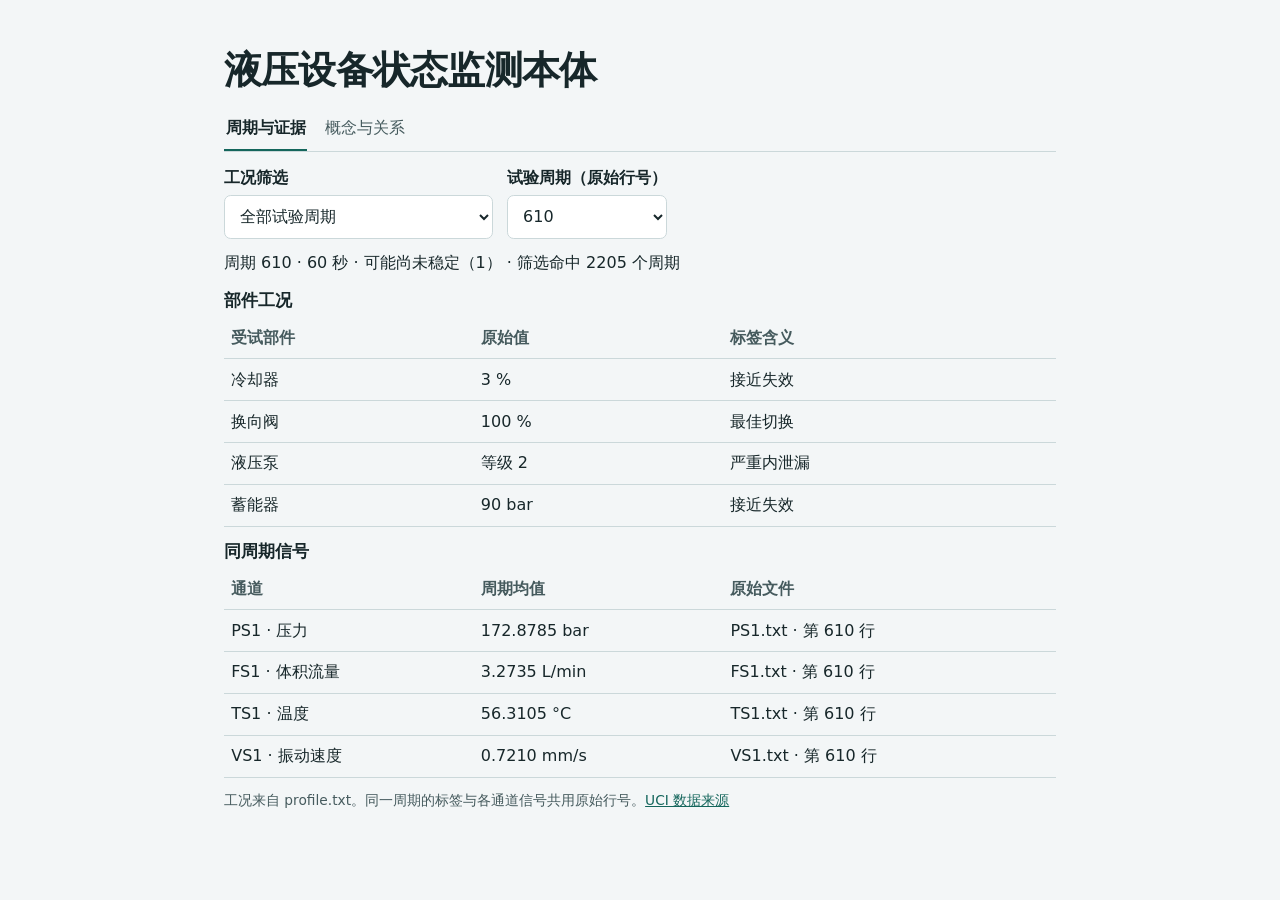
==== visualization/index.html @ 4f8561ff "Add hydraulic equipment ontology and offline explorer" ====
<!doctype html>
<html lang="zh-CN">
<head>
<meta charset="utf-8">
<meta name="viewport" content="width=device-width, initial-scale=1">
<title>液压设备状态监测本体</title>
<style>
:root{color-scheme:light dark;--font-size-base:16px;--background:#f3f6f7;--foreground:#17272a;--muted-foreground:#465b5e;--border:#cbd8da;--accent:#14665c;--card:#fff;--selected:#0b5b52;--selected-text:#fff}
@media(prefers-color-scheme:dark){:root{--background:#132124;--foreground:#e8f4f2;--muted-foreground:#b0c5c5;--border:#385154;--accent:#8de0cb;--card:#1c2e32;--selected:#9bdfd1;--selected-text:#14342f}}
*{box-sizing:border-box}
body{margin:0;background:var(--background);color:var(--foreground);font-family:Inter,"PingFang SC","Microsoft YaHei",system-ui,sans-serif;line-height:1.6}
main{max-width:58rem;margin:auto;padding:clamp(1rem,4vw,3rem)}
h1,h2,p{margin:0}h1{font-size:clamp(1.55rem,4vw,2.35rem);line-height:1.2;letter-spacing:-.02em}h2{font-size:1.05rem}
.nav{display:flex;gap:1rem;border-bottom:1px solid var(--border)}
.nav-link{appearance:none;background:none;border:0;border-bottom:2px solid transparent;padding:.55rem .1rem;color:var(--muted-foreground);font:inherit;cursor:pointer}
.nav-link[aria-selected=true]{border-color:var(--accent);color:var(--foreground);font-weight:650}
.viz-controls{display:flex;gap:.9rem;flex-wrap:wrap}
.form-label{display:grid;gap:.28rem;font-weight:600;justify-self:start}
.form-select{padding:.48rem .68rem;border:1px solid var(--border);border-radius:.42rem;background:var(--card);color:var(--foreground);font:inherit;font-weight:400;max-width:100%;min-height:44px}
.form-select:focus-visible,.nav-link:focus-visible,a:focus-visible{outline:2px solid var(--accent);outline-offset:3px}
.table{width:100%;border-collapse:collapse;table-layout:fixed;text-align:left}
.table th,.table td{padding:.48rem .45rem;border-bottom:1px solid var(--border);vertical-align:top}
.table th{color:var(--muted-foreground);font-weight:600}
.table th:nth-child(3){width:40%}
.text-small{font-size:.86rem}.text-muted{color:var(--muted-foreground)}a{color:var(--accent)}
#hy-state{font-variant-numeric:tabular-nums}
@media(max-width:430px){.table th,.table td{padding:.4rem .22rem}.table th:nth-child(3){width:38%}}
</style>
</head>
<body>
<main>
<div id="hyd447-view">
  <h1>液压设备状态监测本体</h1>
  <div class="nav nav-pills" role="tablist" aria-label="本体视图">
    <button class="nav-link active" id="hy-tab-data" type="button" role="tab" aria-controls="hy-panel-data" aria-selected="true">周期与证据</button>
    <button class="nav-link" id="hy-tab-model" type="button" role="tab" aria-controls="hy-panel-model" aria-selected="false">概念与关系</button>
  </div>
  <div id="hy-panel-data" role="tabpanel" aria-labelledby="hy-tab-data">
    <div class="viz-controls">
      <label class="form-label">工况筛选
        <select class="form-select" id="hy-filter">
          <option value="all">全部试验周期</option>
          <option value="severe">严重泵内泄漏</option>
          <option value="both">严重泵内泄漏 + 蓄能器 90 bar</option>
        </select>
      </label>
      <label class="form-label">试验周期（原始行号）
        <select class="form-select" id="hy-cycle"></select>
      </label>
    </div>
    <p id="hy-state" aria-live="polite"></p>
    <section aria-labelledby="hy-assess-head">
      <h2 id="hy-assess-head">部件工况</h2>
      <table class="table table-sm" aria-labelledby="hy-assess-head">
        <thead><tr><th scope="col">受试部件</th><th scope="col">原始值</th><th scope="col">标签含义</th></tr></thead>
        <tbody id="hy-assessments"></tbody>
      </table>
    </section>
    <section aria-labelledby="hy-signals-head">
      <h2 id="hy-signals-head">同周期信号</h2>
      <table class="table table-sm" aria-labelledby="hy-signals-head">
        <thead><tr><th scope="col">通道</th><th scope="col">周期均值</th><th scope="col">原始文件</th></tr></thead>
        <tbody id="hy-signals"></tbody>
      </table>
    </section>
    <p class="text-small text-muted">工况来自 profile.txt。同一周期的标签与各通道信号共用原始行号。<a href="https://doi.org/10.24432/C5CW21" target="_blank" rel="noopener">UCI 数据来源</a></p>
  </div>
  <div id="hy-panel-model" role="tabpanel" aria-labelledby="hy-tab-model" hidden>
    <div class="hy-paths" role="group" aria-label="两条核心关系路径">
      <div><span>试验周期</span><span aria-hidden="true">→</span><span>部件工况标签</span><span aria-hidden="true">→</span><span>受试部件</span></div>
      <div><span>试验周期</span><span aria-hidden="true">→</span><span>周期信号摘要</span><span aria-hidden="true">→</span><span>采集通道</span></div>
    </div>
    <label class="form-label">查看概念的关系
      <select class="form-select" id="hy-class"></select>
    </label>
    <p id="hy-description" aria-live="polite"></p>
    <table class="table table-sm" aria-label="所选概念的关系">
      <thead><tr><th scope="col">起点</th><th scope="col">关系</th><th scope="col">终点</th></tr></thead>
      <tbody id="hy-relations"></tbody>
    </table>
    <p class="text-small text-muted">每条关系从左列指向右列。</p>
  </div>
</div>
<style>
#hyd447-view {display:grid;gap:calc(var(--font-size-base) * .8)}
#hyd447-view [role=tabpanel]:not([hidden]) {display:grid;gap:calc(var(--font-size-base) * .7)}
#hyd447-view h2 {margin-bottom:calc(var(--font-size-base) * .2)}
#hyd447-view th,#hyd447-view td {overflow-wrap:anywhere}
#hyd447-view label {max-width:100%}
#hyd447-view .hy-paths {display:grid;gap:calc(var(--font-size-base) * .4)}
#hyd447-view .hy-paths div {display:flex;flex-wrap:wrap;align-items:center;gap:calc(var(--font-size-base) * .35)}
#hyd447-view .hy-paths span:nth-child(odd) {font-weight:500}
#hyd447-view .hy-paths span:nth-child(even) {color:var(--muted-foreground)}
#hyd447-view .tabular-nums {font-variant-numeric:tabular-nums}
</style>
<script type="application/json" id="hyd447-data">{"classes":{"HydraulicRig":["液压试验台","包含工作回路、冷却过滤回路和受试部件的实验设备。"],"HydraulicCircuit":["液压回路","试验台的工作回路或冷却过滤回路。"],"OilTank":["油箱","连接两个回路的共用油箱。"],"Component":["受试部件","公开数据中具备周期级状态标签的四种部件。"],"Channel":["采集通道","数据集定义的测量或计算通道，保留采样率和物理量。"],"TestCycle":["试验周期","原压缩包中按行对齐的一次 60 秒负载循环。"],"ConditionAssessment":["部件工况标签","原始 profile.txt 对某一试验周期、某一部件的工况标注。"],"SignalSummary":["周期信号摘要","从一个周期和一个通道的原始采样值计算的均值、最小值和最大值。"]},"relations":{"hasCircuit":["包含回路","HydraulicRig","HydraulicCircuit"],"sharesTank":["使用共用油箱","HydraulicCircuit","OilTank"],"hasComponent":["包含受试部件","HydraulicRig","Component"],"hasChannel":["配置采集通道","HydraulicRig","Channel"],"onRig":["在试验台运行","TestCycle","HydraulicRig"],"hasAssessment":["具有工况标签","TestCycle","ConditionAssessment"],"forComponent":["标注部件","ConditionAssessment","Component"],"hasSummary":["具有信号摘要","TestCycle","SignalSummary"],"fromChannel":["来自通道","SignalSummary","Channel"]},"components":[["Cooler","冷却器","%",{"3":"接近失效","20":"效率下降","100":"满效率"}],["Valve","换向阀","%",{"100":"最佳切换","90":"轻度滞后","80":"严重滞后","73":"接近失效"}],["Pump","液压泵","等级",{"0":"无内泄漏","1":"轻度内泄漏","2":"严重内泄漏"}],["Accumulator","蓄能器","bar",{"130":"最佳压力","115":"轻度降低","100":"明显降低","90":"接近失效"}]],"channels":{"PS1":["压力","bar",100,false],"FS1":["体积流量","L/min",10,false],"TS1":["温度","°C",1,false],"VS1":["振动速度","mm/s",1,false]},"profiles":[[3,100,0,130,1],[3,100,0,130,1],[3,100,0,130,1],[3,100,0,130,1],[3,100,0,130,1],[3,100,0,130,1],[3,100,0,130,1],[3,100,0,130,1],[3,100,0,130,1],[3,100,0,130,1],[3,100,0,130,1],[3,100,0,130,1],[3,100,0,130,1],[3,100,0,130,1],[3,100,0,130,1],[3,100,0,130,1],[3,100,0,130,1],[3,100,0,130,1],[3,100,0,130,1],[3,100,0,130,1],[3,100,0,130,1],[3,100,0,130,1],[3,100,0,130,1],[3,100,0,130,1],[3,100,0,130,1],[3,100,0,130,1],[3,100,0,130,1],[3,100,0,130,1],[3,100,0,130,1],[3,100,0,130,1],[3,100,0,130,1],[3,100,0,130,1],[3,100,0,130,1],[3,100,0,130,1],[3,100,0,130,1],[3,100,0,130,1],[3,100,0,130,1],[3,100,0,130,1],[3,100,0,130,1],[3,100,0,130,1],[3,100,0,130,1],[3,100,0,130,1],[3,100,0,130,1],[3,100,0,130,1],[3,100,0,130,1],[3,100,0,130,1],[3,100,0,130,1],[3,100,0,130,1],[3,100,0,130,1],[3,100,0,130,1],[3,100,0,130,1],[3,100,0,130,1],[3,100,0,130,1],[3,100,0,130,1],[3,100,0,130,1],[3,100,0,130,1],[3,100,0,130,1],[3,100,0,130,1],[3,100,0,130,1],[3,100,0,130,1],[3,100,0,130,1],[3,100,0,130,1],[3,100,0,130,1],[3,100,0,130,1],[3,100,0,130,1],[3,100,0,130,1],[3,100,0,130,1],[3,100,0,130,1],[3,100,0,130,1],[3,100,0,130,1],[3,100,0,130,1],[3,100,0,130,1],[3,100,0,130,1],[3,100,0,130,1],[3,100,0,130,1],[3,100,0,130,1],[3,100,0,130,1],[3,100,0,130,1],[3,100,0,130,1],[3,100,0,130,1],[3,100,0,130,1],[3,100,0,130,1],[3,100,0,130,1],[3,100,0,130,1],[3,100,0,130,1],[3,100,0,130,1],[3,100,0,130,1],[3,100,0,130,1],[3,100,0,130,1],[3,100,0,130,1],[3,100,0,130,1],[3,100,0,130,1],[3,100,0,130,1],[3,100,0,130,1],[3,100,0,130,1],[3,100,0,130,1],[3,100,0,130,1],[3,100,0,130,1],[3,100,0,130,1],[3,100,0,130,1],[3,100,0,130,1],[3,100,0,130,1],[3,100,0,130,1],[3,100,0,130,1],[3,100,0,130,1],[3,100,0,130,1],[3,100,0,130,1],[3,100,0,130,1],[3,100,0,130,1],[3,100,0,130,1],[3,100,0,130,1],[3,100,0,130,1],[3,100,0,130,1],[3,100,0,130,1],[3,100,0,130,1],[3,100,0,130,1],[3,100,0,130,1],[3,100,0,130,1],[3,100,0,130,1],[3,100,0,130,1],[3,100,0,130,1],[3,100,0,130,1],[3,100,0,130,1],[3,100,0,130,1],[3,100,0,130,1],[3,100,0,130,1],[3,100,0,130,1],[3,100,0,130,1],[3,100,0,130,1],[3,100,0,130,1],[3,100,0,130,1],[3,100,0,130,1],[3,100,0,130,1],[3,100,0,130,1],[3,100,0,130,1],[3,100,0,130,1],[3,100,0,130,1],[3,100,0,130,1],[3,100,0,130,1],[3,100,0,130,1],[3,100,0,130,1],[3,100,0,130,1],[3,100,0,130,1],[3,100,0,130,1],[3,100,0,130,1],[3,100,0,130,1],[3,100,0,130,1],[3,100,0,130,1],[3,100,0,130,1],[3,100,0,130,1],[3,100,0,130,1],[3,100,0,130,1],[3,100,0,130,1],[3,100,0,130,1],[3,100,0,130,1],[3,100,0,130,1],[3,100,0,130,1],[3,100,0,130,1],[3,100,0,130,1],[3,100,0,130,1],[3,100,0,130,1],[3,100,0,130,1],[3,100,0,130,1],[3,100,0,130,1],[3,100,0,130,1],[3,100,0,130,1],[3,100,0,130,1],[3,100,0,130,1],[3,100,0,130,1],[3,100,0,130,1],[3,100,0,130,1],[3,100,0,130,1],[3,100,0,130,1],[3,100,0,130,1],[3,100,0,130,1],[3,100,0,130,1],[3,100,0,130,1],[3,100,0,130,1],[3,100,0,130,1],[3,100,0,130,1],[3,100,0,130,1],[3,100,0,130,1],[3,100,0,130,1],[3,100,0,130,1],[3,100,0,130,1],[3,100,0,130,1],[3,100,0,130,1],[3,100,0,130,1],[3,100,0,130,1],[3,100,0,130,1],[3,100,0,130,1],[3,100,0,130,1],[3,100,0,130,1],[3,100,0,130,1],[3,100,0,130,1],[3,100,0,130,1],[3,100,0,130,1],[3,100,0,130,1],[3,100,0,130,1],[3,100,0,130,1],[3,100,0,130,1],[3,100,0,130,1],[3,100,0,130,1],[3,100,0,130,1],[3,100,0,130,1],[3,100,0,130,1],[3,100,0,130,1],[3,100,0,130,1],[3,100,0,130,1],[3,100,0,130,1],[3,100,2,130,1],[3,73,2,130,0],[3,73,2,130,0],[3,73,2,130,0],[3,73,2,130,0],[3,73,2,130,0],[3,73,2,130,0],[3,73,2,130,0],[3,73,2,130,0],[3,73,2,130,0],[3,73,2,130,0],[3,80,2,130,0],[3,80,2,130,0],[3,80,2,130,0],[3,80,2,130,0],[3,80,2,130,0],[3,80,2,130,0],[3,80,2,130,0],[3,80,2,130,0],[3,80,2,130,0],[3,80,2,130,0],[3,90,2,130,0],[3,90,2,130,0],[3,90,2,130,0],[3,90,2,130,0],[3,90,2,130,0],[3,90,2,130,0],[3,90,2,130,0],[3,90,2,130,0],[3,90,2,130,0],[3,90,2,130,0],[3,100,2,130,0],[3,100,2,130,0],[3,100,2,130,0],[3,100,2,130,0],[3,100,2,130,0],[3,100,2,130,0],[3,100,2,130,0],[3,100,2,130,0],[3,100,2,130,0],[3,100,2,130,0],[3,100,1,130,1],[3,73,1,130,0],[3,73,1,130,0],[3,73,1,130,0],[3,73,1,130,0],[3,73,1,130,0],[3,73,1,130,0],[3,73,1,130,0],[3,73,1,130,0],[3,73,1,130,0],[3,73,1,130,0],[3,80,1,130,0],[3,80,1,130,0],[3,80,1,130,0],[3,80,1,130,0],[3,80,1,130,0],[3,80,1,130,0],[3,80,1,130,0],[3,80,1,130,0],[3,80,1,130,0],[3,80,1,130,0],[3,90,1,130,0],[3,90,1,130,0],[3,90,1,130,0],[3,90,1,130,0],[3,90,1,130,0],[3,90,1,130,0],[3,90,1,130,0],[3,90,1,130,0],[3,90,1,130,0],[3,90,1,130,0],[3,100,1,130,0],[3,100,1,130,0],[3,100,1,130,0],[3,100,1,130,0],[3,100,1,130,0],[3,100,1,130,0],[3,100,1,130,0],[3,100,1,130,0],[3,100,1,130,0],[3,100,1,130,0],[3,100,0,130,1],[3,73,0,130,0],[3,73,0,130,0],[3,73,0,130,0],[3,73,0,130,0],[3,73,0,130,0],[3,73,0,130,0],[3,73,0,130,0],[3,73,0,130,0],[3,73,0,130,0],[3,73,0,130,0],[3,80,0,130,0],[3,80,0,130,0],[3,80,0,130,0],[3,80,0,130,0],[3,80,0,130,0],[3,80,0,130,0],[3,80,0,130,0],[3,80,0,130,0],[3,80,0,130,0],[3,80,0,130,0],[3,90,0,130,0],[3,90,0,130,0],[3,90,0,130,0],[3,90,0,130,0],[3,90,0,130,0],[3,90,0,130,0],[3,90,0,130,0],[3,90,0,130,0],[3,90,0,130,0],[3,90,0,130,0],[3,100,0,130,0],[3,100,0,130,0],[3,100,0,130,0],[3,100,0,130,0],[3,100,0,130,0],[3,100,0,130,0],[3,100,0,130,0],[3,100,0,130,0],[3,100,0,130,0],[3,100,0,130,0],[3,100,0,115,1],[3,100,0,115,1],[3,100,0,115,1],[3,100,0,115,1],[3,100,0,115,1],[3,100,0,115,1],[3,100,0,115,1],[3,100,0,115,1],[3,100,0,115,1],[3,100,0,115,1],[3,100,2,115,1],[3,73,2,115,0],[3,73,2,115,0],[3,73,2,115,0],[3,73,2,115,0],[3,73,2,115,0],[3,73,2,115,0],[3,73,2,115,0],[3,73,2,115,0],[3,73,2,115,0],[3,73,2,115,0],[3,80,2,115,0],[3,80,2,115,0],[3,80,2,115,0],[3,80,2,115,0],[3,80,2,115,0],[3,80,2,115,0],[3,80,2,115,0],[3,80,2,115,0],[3,80,2,115,0],[3,80,2,115,0],[3,90,2,115,0],[3,90,2,115,0],[3,90,2,115,0],[3,90,2,115,0],[3,90,2,115,0],[3,90,2,115,0],[3,90,2,115,0],[3,90,2,115,0],[3,90,2,115,0],[3,90,2,115,0],[3,100,2,115,0],[3,100,2,115,0],[3,100,2,115,0],[3,100,2,115,0],[3,100,2,115,0],[3,100,2,115,0],[3,100,2,115,0],[3,100,2,115,0],[3,100,2,115,0],[3,100,2,115,0],[3,100,1,115,1],[3,73,1,115,0],[3,73,1,115,0],[3,73,1,115,0],[3,73,1,115,0],[3,73,1,115,0],[3,73,1,115,0],[3,73,1,115,0],[3,73,1,115,0],[3,73,1,115,0],[3,73,1,115,0],[3,80,1,115,0],[3,80,1,115,0],[3,80,1,115,0],[3,80,1,115,0],[3,80,1,115,0],[3,80,1,115,0],[3,80,1,115,0],[3,80,1,115,0],[3,80,1,115,0],[3,80,1,115,0],[3,90,1,115,0],[3,90,1,115,0],[3,90,1,115,0],[3,90,1,115,0],[3,90,1,115,0],[3,90,1,115,0],[3,90,1,115,0],[3,90,1,115,0],[3,90,1,115,0],[3,90,1,115,0],[3,100,1,115,0],[3,100,1,115,0],[3,100,1,115,0],[3,100,1,115,0],[3,100,1,115,0],[3,100,1,115,0],[3,100,1,115,0],[3,100,1,115,0],[3,100,1,115,0],[3,100,1,115,0],[3,100,0,115,1],[3,73,0,115,0],[3,73,0,115,0],[3,73,0,115,0],[3,73,0,115,0],[3,73,0,115,0],[3,73,0,115,0],[3,73,0,115,0],[3,73,0,115,0],[3,73,0,115,0],[3,73,0,115,0],[3,80,0,115,0],[3,80,0,115,0],[3,80,0,115,0],[3,80,0,115,0],[3,80,0,115,0],[3,80,0,115,0],[3,80,0,115,0],[3,80,0,115,0],[3,80,0,115,0],[3,80,0,115,0],[3,90,0,115,0],[3,90,0,115,0],[3,90,0,115,0],[3,90,0,115,0],[3,90,0,115,0],[3,90,0,115,0],[3,90,0,115,0],[3,90,0,115,0],[3,90,0,115,0],[3,90,0,115,0],[3,100,0,115,0],[3,100,0,115,0],[3,100,0,115,0],[3,100,0,115,0],[3,100,0,115,0],[3,100,0,115,0],[3,100,0,115,0],[3,100,0,115,0],[3,100,0,115,0],[3,100,0,115,0],[3,100,0,100,1],[3,100,0,100,1],[3,100,0,100,1],[3,100,0,100,1],[3,100,0,100,1],[3,100,0,100,1],[3,100,0,100,1],[3,100,0,100,1],[3,100,0,100,1],[3,100,0,100,1],[3,100,2,100,1],[3,73,2,100,0],[3,73,2,100,0],[3,73,2,100,0],[3,73,2,100,0],[3,73,2,100,0],[3,73,2,100,0],[3,73,2,100,0],[3,73,2,100,0],[3,73,2,100,0],[3,73,2,100,0],[3,80,2,100,0],[3,80,2,100,0],[3,80,2,100,0],[3,80,2,100,0],[3,80,2,100,0],[3,80,2,100,0],[3,80,2,100,0],[3,80,2,100,0],[3,80,2,100,0],[3,80,2,100,0],[3,90,2,100,0],[3,90,2,100,0],[3,90,2,100,0],[3,90,2,100,0],[3,90,2,100,0],[3,90,2,100,0],[3,90,2,100,0],[3,90,2,100,0],[3,90,2,100,0],[3,90,2,100,0],[3,100,2,100,0],[3,100,2,100,0],[3,100,2,100,0],[3,100,2,100,0],[3,100,2,100,0],[3,100,2,100,0],[3,100,2,100,0],[3,100,2,100,0],[3,100,2,100,0],[3,100,2,100,0],[3,100,1,100,1],[3,73,1,100,0],[3,73,1,100,0],[3,73,1,100,0],[3,73,1,100,0],[3,73,1,100,0],[3,73,1,100,0],[3,73,1,100,0],[3,73,1,100,0],[3,73,1,100,0],[3,73,1,100,0],[3,80,1,100,0],[3,80,1,100,0],[3,80,1,100,0],[3,80,1,100,0],[3,80,1,100,0],[3,80,1,100,0],[3,80,1,100,0],[3,80,1,100,0],[3,80,1,100,0],[3,80,1,100,0],[3,90,1,100,0],[3,90,1,100,0],[3,90,1,100,0],[3,90,1,100,0],[3,90,1,100,0],[3,90,1,100,0],[3,90,1,100,0],[3,90,1,100,0],[3,90,1,100,0],[3,90,1,100,0],[3,100,1,100,0],[3,100,1,100,0],[3,100,1,100,0],[3,100,1,100,0],[3,100,1,100,0],[3,100,1,100,0],[3,100,1,100,0],[3,100,1,100,0],[3,100,1,100,0],[3,100,1,100,0],[3,100,0,100,1],[3,73,0,100,0],[3,73,0,100,0],[3,73,0,100,0],[3,73,0,100,0],[3,73,0,100,0],[3,73,0,100,0],[3,73,0,100,0],[3,73,0,100,0],[3,73,0,100,0],[3,73,0,100,0],[3,80,0,100,0],[3,80,0,100,0],[3,80,0,100,0],[3,80,0,100,0],[3,80,0,100,0],[3,80,0,100,0],[3,80,0,100,0],[3,80,0,100,0],[3,80,0,100,0],[3,80,0,100,0],[3,90,0,100,0],[3,90,0,100,0],[3,90,0,100,0],[3,90,0,100,0],[3,90,0,100,0],[3,90,0,100,0],[3,90,0,100,0],[3,90,0,100,0],[3,90,0,100,0],[3,90,0,100,0],[3,100,0,100,0],[3,100,0,100,0],[3,100,0,100,0],[3,100,0,100,0],[3,100,0,100,0],[3,100,0,100,0],[3,100,0,100,0],[3,100,0,100,0],[3,100,0,100,0],[3,100,0,100,0],[3,100,0,90,1],[3,100,0,90,1],[3,100,0,90,1],[3,100,0,90,1],[3,100,0,90,1],[3,100,0,90,1],[3,100,0,90,1],[3,100,0,90,1],[3,100,0,90,1],[3,100,0,90,1],[3,100,2,90,1],[3,73,2,90,0],[3,73,2,90,0],[3,73,2,90,0],[3,73,2,90,0],[3,73,2,90,0],[3,73,2,90,0],[3,73,2,90,0],[3,73,2,90,0],[3,73,2,90,0],[3,73,2,90,0],[3,80,2,90,0],[3,80,2,90,0],[3,80,2,90,0],[3,80,2,90,0],[3,80,2,90,0],[3,80,2,90,0],[3,80,2,90,0],[3,80,2,90,0],[3,80,2,90,0],[3,80,2,90,0],[3,90,2,90,0],[3,90,2,90,0],[3,90,2,90,0],[3,90,2,90,0],[3,90,2,90,0],[3,90,2,90,0],[3,90,2,90,0],[3,90,2,90,0],[3,90,2,90,0],[3,90,2,90,0],[3,100,2,90,0],[3,100,2,90,0],[3,100,2,90,0],[3,100,2,90,0],[3,100,2,90,0],[3,100,2,90,0],[3,100,2,90,0],[3,100,2,90,0],[3,100,2,90,0],[3,100,2,90,0],[3,100,1,90,1],[3,73,1,90,0],[3,73,1,90,0],[3,73,1,90,0],[3,73,1,90,0],[3,73,1,90,0],[3,73,1,90,0],[3,73,1,90,0],[3,73,1,90,0],[3,73,1,90,0],[3,73,1,90,0],[3,80,1,90,0],[3,80,1,90,0],[3,80,1,90,0],[3,80,1,90,0],[3,80,1,90,0],[3,80,1,90,0],[3,80,1,90,0],[3,80,1,90,0],[3,80,1,90,0],[3,80,1,90,0],[3,90,1,90,0],[3,90,1,90,0],[3,90,1,90,0],[3,90,1,90,0],[3,90,1,90,0],[3,90,1,90,0],[3,90,1,90,0],[3,90,1,90,0],[3,90,1,90,0],[3,90,1,90,0],[3,100,1,90,0],[3,100,1,90,0],[3,100,1,90,0],[3,100,1,90,0],[3,100,1,90,0],[3,100,1,90,0],[3,100,1,90,0],[3,100,1,90,0],[3,100,1,90,0],[3,100,1,90,0],[3,100,0,90,1],[3,73,0,90,0],[3,73,0,90,0],[3,73,0,90,0],[3,73,0,90,0],[3,73,0,90,0],[3,73,0,90,0],[3,73,0,90,0],[3,73,0,90,0],[3,73,0,90,0],[3,73,0,90,0],[3,80,0,90,0],[3,80,0,90,0],[3,80,0,90,0],[3,80,0,90,0],[3,80,0,90,0],[3,80,0,90,0],[3,80,0,90,0],[3,80,0,90,0],[3,80,0,90,0],[3,80,0,90,0],[3,90,0,90,0],[3,90,0,90,0],[3,90,0,90,0],[3,90,0,90,0],[3,90,0,90,0],[3,90,0,90,0],[3,90,0,90,0],[3,90,0,90,0],[3,90,0,90,0],[3,90,0,90,0],[3,100,0,90,0],[3,100,0,90,0],[3,100,0,90,0],[3,100,0,90,0],[3,100,0,90,0],[3,100,0,90,0],[3,100,0,90,0],[3,100,0,90,0],[3,100,0,90,0],[3,100,0,90,0],[20,100,0,90,1],[20,100,0,90,1],[20,100,0,90,1],[20,100,0,90,1],[20,100,0,90,1],[20,100,0,90,1],[20,100,0,90,1],[20,100,0,90,1],[20,100,0,90,1],[20,100,0,90,1],[20,100,0,90,1],[20,100,0,90,1],[20,100,0,90,1],[20,100,0,90,1],[20,100,0,90,1],[20,100,0,90,1],[20,100,0,90,1],[20,100,0,90,1],[20,100,0,90,1],[20,100,0,90,1],[20,100,0,90,1],[20,100,0,90,1],[20,100,0,90,1],[20,100,0,90,1],[20,100,0,90,1],[20,100,0,90,1],[20,100,0,90,1],[20,100,0,90,1],[20,100,0,90,1],[20,100,0,90,1],[20,100,0,90,1],[20,100,0,90,1],[20,100,0,90,1],[20,100,0,90,1],[20,100,0,90,1],[20,100,0,90,1],[20,100,0,90,1],[20,100,0,90,1],[20,100,0,90,1],[20,100,0,90,1],[20,100,0,90,1],[20,100,0,90,1],[20,100,0,90,1],[20,100,0,90,1],[20,100,0,90,1],[20,100,0,90,1],[20,100,0,90,1],[20,100,0,90,1],[20,100,0,90,1],[20,100,0,90,1],[20,100,0,90,1],[20,100,0,90,1],[20,100,0,90,1],[20,100,0,90,1],[20,100,0,90,1],[20,100,0,90,1],[20,100,0,90,1],[20,100,0,90,1],[20,100,0,90,1],[20,100,0,90,1],[20,100,0,90,1],[20,100,0,90,1],[20,100,0,90,1],[20,100,0,90,1],[20,100,0,90,1],[20,100,0,90,1],[20,100,0,90,1],[20,100,0,90,1],[20,100,0,90,1],[20,100,0,90,1],[20,100,0,90,1],[20,100,0,90,1],[20,100,0,90,1],[20,100,0,90,1],[20,100,0,90,1],[20,100,0,90,1],[20,100,0,90,1],[20,100,0,90,1],[20,100,0,90,1],[20,100,0,90,1],[20,100,0,90,1],[20,100,0,90,1],[20,100,0,90,1],[20,100,0,90,1],[20,100,0,90,1],[20,100,0,90,1],[20,100,0,90,1],[20,100,0,90,1],[20,100,0,90,1],[20,100,0,90,1],[20,100,0,90,1],[20,100,0,90,1],[20,100,0,90,1],[20,100,0,90,1],[20,100,0,90,1],[20,100,0,90,1],[20,100,0,90,1],[20,100,0,90,1],[20,100,0,90,1],[20,100,0,90,1],[20,100,0,90,1],[20,100,0,90,1],[20,100,0,90,1],[20,100,0,90,1],[20,100,0,90,1],[20,100,0,90,1],[20,100,0,90,1],[20,100,0,90,1],[20,100,0,90,1],[20,100,0,90,1],[20,100,0,90,1],[20,100,0,90,1],[20,100,0,90,1],[20,100,0,90,1],[20,100,0,90,1],[20,100,0,90,1],[20,100,0,90,1],[20,100,0,90,1],[20,100,0,90,1],[20,100,0,90,1],[20,100,0,90,1],[20,100,0,90,1],[20,100,0,90,1],[20,100,0,90,1],[20,100,0,90,1],[20,100,0,90,1],[20,100,0,90,1],[20,100,0,90,1],[20,100,0,90,1],[20,100,0,90,1],[20,100,0,90,1],[20,100,0,90,1],[20,100,0,90,1],[20,100,0,90,1],[20,100,0,90,1],[20,100,0,90,1],[20,100,0,90,1],[20,100,0,90,1],[20,100,0,90,1],[20,100,0,90,1],[20,100,0,90,1],[20,100,0,90,1],[20,100,0,90,1],[20,100,0,90,1],[20,100,0,90,1],[20,100,0,90,1],[20,100,0,90,1],[20,100,0,90,1],[20,100,0,90,1],[20,100,0,90,1],[20,100,0,90,1],[20,100,0,90,1],[20,100,0,90,1],[20,100,0,90,1],[20,100,0,90,1],[20,100,0,90,1],[20,100,0,90,1],[20,100,0,90,1],[20,100,0,90,1],[20,100,0,90,1],[20,100,0,90,1],[20,100,0,90,1],[20,100,0,90,1],[20,100,0,90,1],[20,100,0,90,1],[20,100,0,90,1],[20,100,0,90,1],[20,100,0,90,1],[20,100,0,90,1],[20,100,0,90,1],[20,100,0,90,1],[20,100,0,90,1],[20,100,0,90,1],[20,100,0,90,1],[20,100,0,90,1],[20,100,0,90,1],[20,100,0,90,1],[20,100,0,90,1],[20,100,0,90,1],[20,100,0,90,1],[20,100,0,90,1],[20,100,0,90,1],[20,100,0,90,1],[20,100,0,90,1],[20,100,0,90,1],[20,100,0,90,1],[20,100,0,90,1],[20,100,0,90,1],[20,100,0,90,1],[20,100,0,90,1],[20,100,0,90,1],[20,100,0,90,1],[20,100,0,90,1],[20,100,0,90,1],[20,100,0,90,1],[20,100,0,90,1],[20,100,0,90,1],[20,100,0,90,1],[20,100,0,90,1],[20,100,0,90,1],[20,100,0,130,1],[20,100,0,130,1],[20,100,0,130,1],[20,100,0,130,1],[20,100,0,130,1],[20,100,0,130,1],[20,100,0,130,1],[20,100,0,130,1],[20,100,0,130,1],[20,100,0,130,1],[20,100,2,130,1],[20,73,2,130,0],[20,73,2,130,0],[20,73,2,130,0],[20,73,2,130,0],[20,73,2,130,0],[20,73,2,130,0],[20,73,2,130,0],[20,73,2,130,0],[20,73,2,130,0],[20,73,2,130,0],[20,80,2,130,0],[20,80,2,130,0],[20,80,2,130,0],[20,80,2,130,0],[20,80,2,130,0],[20,80,2,130,0],[20,80,2,130,0],[20,80,2,130,0],[20,80,2,130,0],[20,80,2,130,0],[20,90,2,130,0],[20,90,2,130,0],[20,90,2,130,0],[20,90,2,130,0],[20,90,2,130,0],[20,90,2,130,0],[20,90,2,130,0],[20,90,2,130,0],[20,90,2,130,0],[20,90,2,130,0],[20,100,2,130,0],[20,100,2,130,0],[20,100,2,130,0],[20,100,2,130,0],[20,100,2,130,0],[20,100,2,130,0],[20,100,2,130,0],[20,100,2,130,0],[20,100,2,130,0],[20,100,2,130,0],[20,100,1,130,1],[20,73,1,130,0],[20,73,1,130,0],[20,73,1,130,0],[20,73,1,130,0],[20,73,1,130,0],[20,73,1,130,0],[20,73,1,130,0],[20,73,1,130,0],[20,73,1,130,0],[20,73,1,130,0],[20,80,1,130,0],[20,80,1,130,0],[20,80,1,130,0],[20,80,1,130,0],[20,80,1,130,0],[20,80,1,130,0],[20,80,1,130,0],[20,80,1,130,0],[20,80,1,130,0],[20,80,1,130,0],[20,90,1,130,0],[20,90,1,130,0],[20,90,1,130,0],[20,90,1,130,0],[20,90,1,130,0],[20,90,1,130,0],[20,90,1,130,0],[20,90,1,130,0],[20,90,1,130,0],[20,90,1,130,0],[20,100,1,130,0],[20,100,1,130,0],[20,100,1,130,0],[20,100,1,130,0],[20,100,1,130,0],[20,100,1,130,0],[20,100,1,130,0],[20,100,1,130,0],[20,100,1,130,0],[20,100,1,130,0],[20,100,0,130,1],[20,73,0,130,0],[20,73,0,130,0],[20,73,0,130,0],[20,73,0,130,0],[20,73,0,130,0],[20,73,0,130,0],[20,73,0,130,0],[20,73,0,130,0],[20,73,0,130,0],[20,73,0,130,0],[20,80,0,130,0],[20,80,0,130,0],[20,80,0,130,0],[20,80,0,130,0],[20,80,0,130,0],[20,80,0,130,0],[20,80,0,130,0],[20,80,0,130,0],[20,80,0,130,0],[20,80,0,130,0],[20,90,0,130,0],[20,90,0,130,0],[20,90,0,130,0],[20,90,0,130,0],[20,90,0,130,0],[20,90,0,130,0],[20,90,0,130,0],[20,90,0,130,0],[20,90,0,130,0],[20,90,0,130,0],[20,100,0,130,0],[20,100,0,130,0],[20,100,0,130,0],[20,100,0,130,0],[20,100,0,130,0],[20,100,0,130,0],[20,100,0,130,0],[20,100,0,130,0],[20,100,0,130,0],[20,100,0,130,0],[20,100,0,115,1],[20,100,0,115,1],[20,100,0,115,1],[20,100,0,115,1],[20,100,0,115,1],[20,100,0,115,1],[20,100,0,115,1],[20,100,0,115,1],[20,100,0,115,1],[20,100,0,115,1],[20,100,2,115,1],[20,73,2,115,0],[20,73,2,115,0],[20,73,2,115,0],[20,73,2,115,0],[20,73,2,115,0],[20,73,2,115,0],[20,73,2,115,0],[20,73,2,115,0],[20,73,2,115,0],[20,73,2,115,0],[20,80,2,115,0],[20,80,2,115,0],[20,80,2,115,0],[20,80,2,115,0],[20,80,2,115,0],[20,80,2,115,0],[20,80,2,115,0],[20,80,2,115,0],[20,80,2,115,0],[20,80,2,115,0],[20,90,2,115,0],[20,90,2,115,0],[20,90,2,115,0],[20,90,2,115,0],[20,90,2,115,0],[20,90,2,115,0],[20,90,2,115,0],[20,90,2,115,0],[20,90,2,115,0],[20,90,2,115,0],[20,100,2,115,0],[20,100,2,115,0],[20,100,2,115,0],[20,100,2,115,0],[20,100,2,115,0],[20,100,2,115,0],[20,100,2,115,0],[20,100,2,115,0],[20,100,2,115,0],[20,100,2,115,0],[20,100,1,115,1],[20,73,1,115,0],[20,73,1,115,0],[20,73,1,115,0],[20,73,1,115,0],[20,73,1,115,0],[20,73,1,115,0],[20,73,1,115,0],[20,73,1,115,0],[20,73,1,115,0],[20,73,1,115,0],[20,80,1,115,0],[20,80,1,115,0],[20,80,1,115,0],[20,80,1,115,0],[20,80,1,115,0],[20,80,1,115,0],[20,80,1,115,0],[20,80,1,115,0],[20,80,1,115,0],[20,80,1,115,0],[20,90,1,115,0],[20,90,1,115,0],[20,90,1,115,0],[20,90,1,115,0],[20,90,1,115,0],[20,90,1,115,0],[20,90,1,115,0],[20,90,1,115,0],[20,90,1,115,0],[20,90,1,115,0],[20,100,1,115,0],[20,100,1,115,0],[20,100,1,115,0],[20,100,1,115,0],[20,100,1,115,0],[20,100,1,115,0],[20,100,1,115,0],[20,100,1,115,0],[20,100,1,115,0],[20,100,1,115,0],[20,100,0,115,1],[20,73,0,115,0],[20,73,0,115,0],[20,73,0,115,0],[20,73,0,115,0],[20,73,0,115,0],[20,73,0,115,0],[20,73,0,115,0],[20,73,0,115,0],[20,73,0,115,0],[20,73,0,115,0],[20,80,0,115,0],[20,80,0,115,0],[20,80,0,115,0],[20,80,0,115,0],[20,80,0,115,0],[20,80,0,115,0],[20,80,0,115,0],[20,80,0,115,0],[20,80,0,115,0],[20,80,0,115,0],[20,90,0,115,0],[20,90,0,115,0],[20,90,0,115,0],[20,90,0,115,0],[20,90,0,115,0],[20,90,0,115,0],[20,90,0,115,0],[20,90,0,115,0],[20,90,0,115,0],[20,90,0,115,0],[20,100,0,115,0],[20,100,0,115,0],[20,100,0,115,0],[20,100,0,115,0],[20,100,0,115,0],[20,100,0,115,0],[20,100,0,115,0],[20,100,0,115,0],[20,100,0,115,0],[20,100,0,115,0],[20,100,0,100,1],[20,100,0,100,1],[20,100,0,100,1],[20,100,0,100,1],[20,100,0,100,1],[20,100,0,100,1],[20,100,0,100,1],[20,100,0,100,1],[20,100,0,100,1],[20,100,0,100,1],[20,100,2,100,1],[20,73,2,100,0],[20,73,2,100,0],[20,73,2,100,0],[20,73,2,100,0],[20,73,2,100,0],[20,73,2,100,0],[20,73,2,100,0],[20,73,2,100,0],[20,73,2,100,0],[20,73,2,100,0],[20,80,2,100,0],[20,80,2,100,0],[20,80,2,100,0],[20,80,2,100,0],[20,80,2,100,0],[20,80,2,100,0],[20,80,2,100,0],[20,80,2,100,0],[20,80,2,100,0],[20,80,2,100,0],[20,90,2,100,0],[20,90,2,100,0],[20,90,2,100,0],[20,90,2,100,0],[20,90,2,100,0],[20,90,2,100,0],[20,90,2,100,0],[20,90,2,100,0],[20,90,2,100,0],[20,90,2,100,0],[20,100,2,100,0],[20,100,2,100,0],[20,100,2,100,0],[20,100,2,100,0],[20,100,2,100,0],[20,100,2,100,0],[20,100,2,100,0],[20,100,2,100,0],[20,100,2,100,0],[20,100,2,100,0],[20,100,1,100,1],[20,73,1,100,0],[20,73,1,100,0],[20,73,1,100,0],[20,73,1,100,0],[20,73,1,100,0],[20,73,1,100,0],[20,73,1,100,0],[20,73,1,100,0],[20,73,1,100,0],[20,73,1,100,0],[20,80,1,100,0],[20,80,1,100,0],[20,80,1,100,0],[20,80,1,100,0],[20,80,1,100,0],[20,80,1,100,0],[20,80,1,100,0],[20,80,1,100,0],[20,80,1,100,0],[20,80,1,100,0],[20,90,1,100,0],[20,90,1,100,0],[20,90,1,100,0],[20,90,1,100,0],[20,90,1,100,0],[20,90,1,100,0],[20,90,1,100,0],[20,90,1,100,0],[20,90,1,100,0],[20,90,1,100,0],[20,100,1,100,0],[20,100,1,100,0],[20,100,1,100,0],[20,100,1,100,0],[20,100,1,100,0],[20,100,1,100,0],[20,100,1,100,0],[20,100,1,100,0],[20,100,1,100,0],[20,100,1,100,0],[20,100,0,100,1],[20,73,0,100,0],[20,73,0,100,0],[20,73,0,100,0],[20,73,0,100,0],[20,73,0,100,0],[20,73,0,100,0],[20,73,0,100,0],[20,73,0,100,0],[20,73,0,100,0],[20,73,0,100,0],[20,80,0,100,0],[20,80,0,100,0],[20,80,0,100,0],[20,80,0,100,0],[20,80,0,100,0],[20,80,0,100,0],[20,80,0,100,0],[20,80,0,100,0],[20,80,0,100,0],[20,80,0,100,0],[20,90,0,100,0],[20,90,0,100,0],[20,90,0,100,0],[20,90,0,100,0],[20,90,0,100,0],[20,90,0,100,0],[20,90,0,100,0],[20,90,0,100,0],[20,90,0,100,0],[20,90,0,100,0],[20,100,0,100,0],[20,100,0,100,0],[20,100,0,100,0],[20,100,0,100,0],[20,100,0,100,0],[20,100,0,100,0],[20,100,0,100,0],[20,100,0,100,0],[20,100,0,100,0],[20,100,0,100,0],[20,100,0,90,1],[20,100,0,90,1],[20,100,0,90,1],[20,100,0,90,1],[20,100,0,90,1],[20,100,0,90,1],[20,100,0,90,1],[20,100,0,90,1],[20,100,0,90,1],[20,100,0,90,1],[20,100,2,90,1],[20,73,2,90,0],[20,73,2,90,0],[20,73,2,90,0],[20,73,2,90,0],[20,73,2,90,0],[20,73,2,90,0],[20,73,2,90,0],[20,73,2,90,0],[20,73,2,90,0],[20,73,2,90,0],[20,80,2,90,0],[20,80,2,90,0],[20,80,2,90,0],[20,80,2,90,0],[20,80,2,90,0],[20,80,2,90,0],[20,80,2,90,0],[20,80,2,90,0],[20,80,2,90,0],[20,80,2,90,0],[20,90,2,90,0],[20,90,2,90,0],[20,90,2,90,0],[20,90,2,90,0],[20,90,2,90,0],[20,90,2,90,0],[20,90,2,90,0],[20,90,2,90,0],[20,90,2,90,0],[20,90,2,90,0],[20,100,2,90,0],[20,100,2,90,0],[20,100,2,90,0],[20,100,2,90,0],[20,100,2,90,0],[20,100,2,90,0],[20,100,2,90,0],[20,100,2,90,0],[20,100,2,90,0],[20,100,2,90,0],[20,100,1,90,1],[20,73,1,90,0],[20,73,1,90,0],[20,73,1,90,0],[20,73,1,90,0],[20,73,1,90,0],[20,73,1,90,0],[20,73,1,90,0],[20,73,1,90,0],[20,73,1,90,0],[20,73,1,90,0],[20,80,1,90,0],[20,80,1,90,0],[20,80,1,90,0],[20,80,1,90,0],[20,80,1,90,0],[20,80,1,90,0],[20,80,1,90,0],[20,80,1,90,0],[20,80,1,90,0],[20,80,1,90,0],[20,90,1,90,0],[20,90,1,90,0],[20,90,1,90,0],[20,90,1,90,0],[20,90,1,90,0],[20,90,1,90,0],[20,90,1,90,0],[20,90,1,90,0],[20,90,1,90,0],[20,90,1,90,0],[20,100,1,90,0],[20,100,1,90,0],[20,100,1,90,0],[20,100,1,90,0],[20,100,1,90,0],[20,100,1,90,0],[20,100,1,90,0],[20,100,1,90,0],[20,100,1,90,0],[20,100,1,90,0],[20,100,0,90,1],[20,73,0,90,0],[20,73,0,90,0],[20,73,0,90,0],[20,73,0,90,0],[20,73,0,90,0],[20,73,0,90,0],[20,73,0,90,0],[20,73,0,90,0],[20,73,0,90,0],[20,73,0,90,0],[20,80,0,90,0],[20,80,0,90,0],[20,80,0,90,0],[20,80,0,90,0],[20,80,0,90,0],[20,80,0,90,0],[20,80,0,90,0],[20,80,0,90,0],[20,80,0,90,0],[20,80,0,90,0],[20,90,0,90,0],[20,90,0,90,0],[20,90,0,90,0],[20,90,0,90,0],[20,90,0,90,0],[20,90,0,90,0],[20,90,0,90,0],[20,90,0,90,0],[20,90,0,90,0],[20,90,0,90,0],[20,100,0,90,0],[20,100,0,90,0],[20,100,0,90,0],[20,100,0,90,0],[20,100,0,90,0],[20,100,0,90,0],[20,100,0,90,0],[20,100,0,90,0],[20,100,0,90,0],[20,100,0,90,0],[100,100,0,90,1],[100,100,0,90,1],[100,100,0,90,1],[100,100,0,90,1],[100,100,0,90,1],[100,100,0,90,1],[100,100,0,90,1],[100,100,0,90,1],[100,100,0,90,1],[100,100,0,90,1],[100,100,0,90,1],[100,100,0,90,1],[100,100,0,90,1],[100,100,0,90,1],[100,100,0,90,1],[100,100,0,90,1],[100,100,0,90,1],[100,100,0,90,1],[100,100,0,90,1],[100,100,0,90,1],[100,100,0,90,1],[100,100,0,90,1],[100,100,0,90,1],[100,100,0,90,1],[100,100,0,90,1],[100,100,0,90,1],[100,100,0,90,1],[100,100,0,90,1],[100,100,0,90,1],[100,100,0,90,1],[100,100,0,90,1],[100,100,0,90,1],[100,100,0,90,1],[100,100,0,90,1],[100,100,0,90,1],[100,100,0,90,1],[100,100,0,90,1],[100,100,0,90,1],[100,100,0,90,1],[100,100,0,90,1],[100,100,0,90,1],[100,100,0,90,1],[100,100,0,90,1],[100,100,0,90,1],[100,100,0,90,1],[100,100,0,90,1],[100,100,0,90,1],[100,100,0,90,1],[100,100,0,90,1],[100,100,0,90,1],[100,100,0,90,1],[100,100,0,90,1],[100,100,0,90,1],[100,100,0,90,1],[100,100,0,90,1],[100,100,0,90,1],[100,100,0,90,1],[100,100,0,90,1],[100,100,0,90,1],[100,100,0,90,1],[100,100,0,90,1],[100,100,0,90,1],[100,100,0,90,1],[100,100,0,90,1],[100,100,0,90,1],[100,100,0,90,1],[100,100,0,90,1],[100,100,0,90,1],[100,100,0,90,1],[100,100,0,90,1],[100,100,0,90,1],[100,100,0,90,1],[100,100,0,90,1],[100,100,0,90,1],[100,100,0,90,1],[100,100,0,90,1],[100,100,0,90,1],[100,100,0,90,1],[100,100,0,90,1],[100,100,0,90,1],[100,100,0,90,1],[100,100,0,90,1],[100,100,0,90,1],[100,100,0,90,1],[100,100,0,90,1],[100,100,0,90,1],[100,100,0,90,1],[100,100,0,90,1],[100,100,0,90,1],[100,100,0,90,1],[100,100,0,90,1],[100,100,0,90,1],[100,100,0,90,1],[100,100,0,90,1],[100,100,0,90,1],[100,100,0,90,1],[100,100,0,90,1],[100,100,0,90,1],[100,100,0,90,1],[100,100,0,90,1],[100,100,0,90,1],[100,100,0,90,1],[100,100,0,90,1],[100,100,0,90,1],[100,100,0,90,1],[100,100,0,90,1],[100,100,0,90,1],[100,100,0,90,1],[100,100,0,90,1],[100,100,0,90,1],[100,100,0,90,1],[100,100,0,90,1],[100,100,0,90,1],[100,100,0,90,1],[100,100,0,90,1],[100,100,0,90,1],[100,100,0,90,1],[100,100,0,90,1],[100,100,0,90,1],[100,100,0,90,1],[100,100,0,90,1],[100,100,0,90,1],[100,100,0,90,1],[100,100,0,90,1],[100,100,0,90,1],[100,100,0,90,1],[100,100,0,90,1],[100,100,0,90,1],[100,100,0,90,1],[100,100,0,90,1],[100,100,0,90,1],[100,100,0,90,1],[100,100,0,90,1],[100,100,0,90,1],[100,100,0,90,1],[100,100,0,90,1],[100,100,0,90,1],[100,100,0,90,1],[100,100,0,90,1],[100,100,0,90,1],[100,100,0,90,1],[100,100,0,90,1],[100,100,0,90,1],[100,100,0,90,1],[100,100,0,90,1],[100,100,0,90,1],[100,100,0,90,1],[100,100,0,90,1],[100,100,0,90,1],[100,100,0,90,1],[100,100,0,90,1],[100,100,0,90,1],[100,100,0,90,1],[100,100,0,90,1],[100,100,0,90,1],[100,100,0,90,1],[100,100,0,90,1],[100,100,0,90,1],[100,100,0,90,1],[100,100,0,90,1],[100,100,0,90,1],[100,100,0,90,1],[100,100,0,90,1],[100,100,0,90,1],[100,100,0,90,1],[100,100,0,90,1],[100,100,0,90,1],[100,100,0,90,1],[100,100,0,90,1],[100,100,0,90,1],[100,100,0,90,1],[100,100,0,90,1],[100,100,0,90,1],[100,100,0,90,1],[100,100,0,90,1],[100,100,0,90,1],[100,100,0,90,1],[100,100,0,90,1],[100,100,0,90,1],[100,100,0,90,1],[100,100,0,90,1],[100,100,0,90,1],[100,100,0,90,1],[100,100,0,90,1],[100,100,0,90,1],[100,100,0,90,1],[100,100,0,90,1],[100,100,0,90,1],[100,100,0,90,1],[100,100,0,90,1],[100,100,0,90,1],[100,100,0,90,1],[100,100,0,90,1],[100,100,0,90,1],[100,100,0,90,1],[100,100,0,90,1],[100,100,0,90,1],[100,100,0,90,1],[100,100,0,90,1],[100,100,0,90,1],[100,100,0,130,1],[100,100,0,130,1],[100,100,0,130,1],[100,100,0,130,1],[100,100,0,130,1],[100,100,0,130,1],[100,100,0,130,1],[100,100,0,130,1],[100,100,0,130,1],[100,100,0,130,1],[100,100,2,130,1],[100,73,2,130,0],[100,73,2,130,0],[100,73,2,130,0],[100,73,2,130,0],[100,73,2,130,0],[100,73,2,130,0],[100,73,2,130,0],[100,73,2,130,0],[100,73,2,130,0],[100,73,2,130,0],[100,80,2,130,0],[100,80,2,130,0],[100,80,2,130,0],[100,80,2,130,0],[100,80,2,130,0],[100,80,2,130,0],[100,80,2,130,0],[100,80,2,130,0],[100,80,2,130,0],[100,80,2,130,0],[100,90,2,130,0],[100,90,2,130,0],[100,90,2,130,0],[100,90,2,130,0],[100,90,2,130,0],[100,90,2,130,0],[100,90,2,130,0],[100,90,2,130,0],[100,90,2,130,0],[100,90,2,130,0],[100,100,2,130,0],[100,100,2,130,0],[100,100,2,130,0],[100,100,2,130,0],[100,100,2,130,0],[100,100,2,130,0],[100,100,2,130,0],[100,100,2,130,0],[100,100,2,130,0],[100,100,2,130,0],[100,100,1,130,1],[100,73,1,130,0],[100,73,1,130,0],[100,73,1,130,0],[100,73,1,130,0],[100,73,1,130,0],[100,73,1,130,0],[100,73,1,130,0],[100,73,1,130,0],[100,73,1,130,0],[100,73,1,130,0],[100,80,1,130,0],[100,80,1,130,0],[100,80,1,130,0],[100,80,1,130,0],[100,80,1,130,0],[100,80,1,130,0],[100,80,1,130,0],[100,80,1,130,0],[100,80,1,130,0],[100,80,1,130,0],[100,90,1,130,0],[100,90,1,130,0],[100,90,1,130,0],[100,90,1,130,0],[100,90,1,130,0],[100,90,1,130,0],[100,90,1,130,0],[100,90,1,130,0],[100,90,1,130,0],[100,90,1,130,0],[100,100,1,130,0],[100,100,1,130,0],[100,100,1,130,0],[100,100,1,130,0],[100,100,1,130,0],[100,100,1,130,0],[100,100,1,130,0],[100,100,1,130,0],[100,100,1,130,0],[100,100,1,130,0],[100,100,0,130,1],[100,73,0,130,0],[100,73,0,130,0],[100,73,0,130,0],[100,73,0,130,0],[100,73,0,130,0],[100,73,0,130,0],[100,73,0,130,0],[100,73,0,130,0],[100,73,0,130,0],[100,73,0,130,0],[100,80,0,130,0],[100,80,0,130,0],[100,80,0,130,0],[100,80,0,130,0],[100,80,0,130,0],[100,80,0,130,0],[100,80,0,130,0],[100,80,0,130,0],[100,80,0,130,0],[100,80,0,130,0],[100,90,0,130,0],[100,90,0,130,0],[100,90,0,130,0],[100,90,0,130,0],[100,90,0,130,0],[100,90,0,130,0],[100,90,0,130,0],[100,90,0,130,0],[100,90,0,130,0],[100,90,0,130,0],[100,100,0,130,0],[100,100,0,130,0],[100,100,0,130,0],[100,100,0,130,0],[100,100,0,130,0],[100,100,0,130,0],[100,100,0,130,0],[100,100,0,130,0],[100,100,0,130,0],[100,100,0,130,0],[100,100,0,115,1],[100,100,0,115,1],[100,100,0,115,1],[100,100,0,115,1],[100,100,0,115,1],[100,100,0,115,1],[100,100,0,115,1],[100,100,0,115,1],[100,100,0,115,1],[100,100,0,115,1],[100,100,2,115,1],[100,73,2,115,0],[100,73,2,115,0],[100,73,2,115,0],[100,73,2,115,0],[100,73,2,115,0],[100,73,2,115,0],[100,73,2,115,0],[100,73,2,115,0],[100,73,2,115,0],[100,73,2,115,0],[100,80,2,115,0],[100,80,2,115,0],[100,80,2,115,0],[100,80,2,115,0],[100,80,2,115,0],[100,80,2,115,0],[100,80,2,115,0],[100,80,2,115,0],[100,80,2,115,0],[100,80,2,115,0],[100,90,2,115,0],[100,90,2,115,0],[100,90,2,115,0],[100,90,2,115,0],[100,90,2,115,0],[100,90,2,115,0],[100,90,2,115,0],[100,90,2,115,0],[100,90,2,115,0],[100,90,2,115,0],[100,100,2,115,0],[100,100,2,115,0],[100,100,2,115,0],[100,100,2,115,0],[100,100,2,115,0],[100,100,2,115,0],[100,100,2,115,0],[100,100,2,115,0],[100,100,2,115,0],[100,100,2,115,0],[100,100,1,115,1],[100,73,1,115,0],[100,73,1,115,0],[100,73,1,115,0],[100,73,1,115,0],[100,73,1,115,0],[100,73,1,115,0],[100,73,1,115,0],[100,73,1,115,0],[100,73,1,115,0],[100,73,1,115,0],[100,80,1,115,0],[100,80,1,115,0],[100,80,1,115,0],[100,80,1,115,0],[100,80,1,115,0],[100,80,1,115,0],[100,80,1,115,0],[100,80,1,115,0],[100,80,1,115,0],[100,80,1,115,0],[100,90,1,115,0],[100,90,1,115,0],[100,90,1,115,0],[100,90,1,115,0],[100,90,1,115,0],[100,90,1,115,0],[100,90,1,115,0],[100,90,1,115,0],[100,90,1,115,0],[100,90,1,115,0],[100,100,1,115,0],[100,100,1,115,0],[100,100,1,115,0],[100,100,1,115,0],[100,100,1,115,0],[100,100,1,115,0],[100,100,1,115,0],[100,100,1,115,0],[100,100,1,115,0],[100,100,1,115,0],[100,100,0,115,1],[100,73,0,115,0],[100,73,0,115,0],[100,73,0,115,0],[100,73,0,115,0],[100,73,0,115,0],[100,73,0,115,0],[100,73,0,115,0],[100,73,0,115,0],[100,73,0,115,0],[100,73,0,115,0],[100,80,0,115,0],[100,80,0,115,0],[100,80,0,115,0],[100,80,0,115,0],[100,80,0,115,0],[100,80,0,115,0],[100,80,0,115,0],[100,80,0,115,0],[100,80,0,115,0],[100,80,0,115,0],[100,90,0,115,0],[100,90,0,115,0],[100,90,0,115,0],[100,90,0,115,0],[100,90,0,115,0],[100,90,0,115,0],[100,90,0,115,0],[100,90,0,115,0],[100,90,0,115,0],[100,90,0,115,0],[100,100,0,115,0],[100,100,0,115,0],[100,100,0,115,0],[100,100,0,115,0],[100,100,0,115,0],[100,100,0,115,0],[100,100,0,115,0],[100,100,0,115,0],[100,100,0,115,0],[100,100,0,115,0],[100,100,0,100,1],[100,100,0,100,1],[100,100,0,100,1],[100,100,0,100,1],[100,100,0,100,1],[100,100,0,100,1],[100,100,0,100,1],[100,100,0,100,1],[100,100,0,100,1],[100,100,0,100,1],[100,100,2,100,1],[100,73,2,100,0],[100,73,2,100,0],[100,73,2,100,0],[100,73,2,100,0],[100,73,2,100,0],[100,73,2,100,0],[100,73,2,100,0],[100,73,2,100,0],[100,73,2,100,0],[100,73,2,100,0],[100,80,2,100,0],[100,80,2,100,0],[100,80,2,100,0],[100,80,2,100,0],[100,80,2,100,0],[100,80,2,100,0],[100,80,2,100,0],[100,80,2,100,0],[100,80,2,100,0],[100,80,2,100,0],[100,90,2,100,0],[100,90,2,100,0],[100,90,2,100,0],[100,90,2,100,0],[100,90,2,100,0],[100,90,2,100,0],[100,90,2,100,0],[100,90,2,100,0],[100,90,2,100,0],[100,90,2,100,0],[100,100,2,100,0],[100,100,2,100,0],[100,100,2,100,0],[100,100,2,100,0],[100,100,2,100,0],[100,100,2,100,0],[100,100,2,100,0],[100,100,2,100,0],[100,100,2,100,0],[100,100,2,100,0],[100,100,1,100,1],[100,73,1,100,0],[100,73,1,100,0],[100,73,1,100,0],[100,73,1,100,0],[100,73,1,100,0],[100,73,1,100,0],[100,73,1,100,0],[100,73,1,100,0],[100,73,1,100,0],[100,73,1,100,0],[100,80,1,100,0],[100,80,1,100,0],[100,80,1,100,0],[100,80,1,100,0],[100,80,1,100,0],[100,80,1,100,0],[100,80,1,100,0],[100,80,1,100,0],[100,80,1,100,0],[100,80,1,100,0],[100,90,1,100,0],[100,90,1,100,0],[100,90,1,100,0],[100,90,1,100,0],[100,90,1,100,0],[100,90,1,100,0],[100,90,1,100,0],[100,90,1,100,0],[100,90,1,100,0],[100,90,1,100,0],[100,100,1,100,0],[100,100,1,100,0],[100,100,1,100,0],[100,100,1,100,0],[100,100,1,100,0],[100,100,1,100,0],[100,100,1,100,0],[100,100,1,100,0],[100,100,1,100,0],[100,100,1,100,0],[100,100,0,100,1],[100,73,0,100,0],[100,73,0,100,0],[100,73,0,100,0],[100,73,0,100,0],[100,73,0,100,0],[100,73,0,100,0],[100,73,0,100,0],[100,73,0,100,0],[100,73,0,100,0],[100,73,0,100,0],[100,80,0,100,0],[100,80,0,100,0],[100,80,0,100,0],[100,80,0,100,0],[100,80,0,100,0],[100,80,0,100,0],[100,80,0,100,0],[100,80,0,100,0],[100,80,0,100,0],[100,80,0,100,0],[100,90,0,100,0],[100,90,0,100,0],[100,90,0,100,0],[100,90,0,100,0],[100,90,0,100,0],[100,90,0,100,0],[100,90,0,100,0],[100,90,0,100,0],[100,90,0,100,0],[100,90,0,100,0],[100,100,0,100,0],[100,100,0,100,0],[100,100,0,100,0],[100,100,0,100,0],[100,100,0,100,0],[100,100,0,100,0],[100,100,0,100,0],[100,100,0,100,0],[100,100,0,100,0],[100,100,0,100,0],[100,100,0,90,1],[100,100,0,90,1],[100,100,0,90,1],[100,100,0,90,1],[100,100,0,90,1],[100,100,0,90,1],[100,100,0,90,1],[100,100,0,90,1],[100,100,0,90,1],[100,100,0,90,1],[100,100,2,90,1],[100,73,2,90,0],[100,73,2,90,0],[100,73,2,90,0],[100,73,2,90,0],[100,73,2,90,0],[100,73,2,90,0],[100,73,2,90,0],[100,73,2,90,0],[100,73,2,90,0],[100,73,2,90,0],[100,80,2,90,0],[100,80,2,90,0],[100,80,2,90,0],[100,80,2,90,0],[100,80,2,90,0],[100,80,2,90,0],[100,80,2,90,0],[100,80,2,90,0],[100,80,2,90,0],[100,80,2,90,0],[100,90,2,90,0],[100,90,2,90,0],[100,90,2,90,0],[100,90,2,90,0],[100,90,2,90,0],[100,90,2,90,0],[100,90,2,90,0],[100,90,2,90,0],[100,90,2,90,0],[100,90,2,90,0],[100,100,2,90,0],[100,100,2,90,0],[100,100,2,90,0],[100,100,2,90,0],[100,100,2,90,0],[100,100,2,90,0],[100,100,2,90,0],[100,100,2,90,0],[100,100,2,90,0],[100,100,2,90,0],[100,100,1,90,1],[100,73,1,90,0],[100,73,1,90,0],[100,73,1,90,0],[100,73,1,90,0],[100,73,1,90,0],[100,73,1,90,0],[100,73,1,90,0],[100,73,1,90,0],[100,73,1,90,0],[100,73,1,90,0],[100,80,1,90,0],[100,80,1,90,0],[100,80,1,90,0],[100,80,1,90,0],[100,80,1,90,0],[100,80,1,90,0],[100,80,1,90,0],[100,80,1,90,0],[100,80,1,90,0],[100,80,1,90,0],[100,90,1,90,0],[100,90,1,90,0],[100,90,1,90,0],[100,90,1,90,0],[100,90,1,90,0],[100,90,1,90,0],[100,90,1,90,0],[100,90,1,90,0],[100,90,1,90,0],[100,90,1,90,0],[100,100,1,90,0],[100,100,1,90,0],[100,100,1,90,0],[100,100,1,90,0],[100,100,1,90,0],[100,100,1,90,0],[100,100,1,90,0],[100,100,1,90,0],[100,100,1,90,0],[100,100,1,90,0],[100,100,0,90,1],[100,73,0,90,0],[100,73,0,90,0],[100,73,0,90,0],[100,73,0,90,0],[100,73,0,90,0],[100,73,0,90,0],[100,73,0,90,0],[100,73,0,90,0],[100,73,0,90,0],[100,73,0,90,0],[100,80,0,90,0],[100,80,0,90,0],[100,80,0,90,0],[100,80,0,90,0],[100,80,0,90,0],[100,80,0,90,0],[100,80,0,90,0],[100,80,0,90,0],[100,80,0,90,0],[100,80,0,90,0],[100,90,0,90,0],[100,90,0,90,0],[100,90,0,90,0],[100,90,0,90,0],[100,90,0,90,0],[100,90,0,90,0],[100,90,0,90,0],[100,90,0,90,0],[100,90,0,90,0],[100,90,0,90,0],[100,100,0,90,0],[100,100,0,90,0],[100,100,0,90,0],[100,100,0,90,0],[100,100,0,90,0],[100,100,0,90,0],[100,100,0,90,0],[100,100,0,90,0],[100,100,0,90,0],[100,100,0,90,0],[100,100,0,90,0],[100,100,0,90,0],[100,100,0,90,0],[100,100,0,90,0],[100,100,0,90,0],[100,100,0,90,0],[100,100,0,90,0],[100,100,0,90,0],[100,100,0,90,0]],"means":[[160.6735,6.7098,35.622,0.5769],[160.6033,6.7153,36.677,0.5658],[160.3477,6.7185,37.8808,0.5765],[160.1881,6.7206,38.879,0.5693],[160.0005,6.6903,39.8039,0.5774],[159.9202,6.699,40.6594,0.5727],[159.6727,6.6986,41.4636,0.573],[159.6145,6.678,42.2153,0.572],[159.4757,6.6717,42.892,0.5671],[159.438,6.66,43.5328,0.5717],[159.3218,6.6592,44.1061,0.5687],[159.2351,6.6633,44.6385,0.5782],[159.1351,6.6559,45.1596,0.5842],[159.0874,6.6654,45.6287,0.5886],[158.9858,6.6691,46.0592,0.5825],[158.8642,6.6499,46.4623,0.5824],[158.8196,6.6497,46.8396,0.5849],[158.7936,6.6396,47.1522,0.5931],[158.6507,6.6601,47.4698,0.6039],[158.5954,6.6488,47.7511,0.6034],[158.6172,6.6382,48.0262,0.6187],[158.5706,6.6441,48.2709,0.6307],[158.5325,6.6368,48.4996,0.6217],[158.509,6.6328,48.7113,0.625],[158.4446,6.6347,48.9195,0.6333],[158.3363,6.6471,49.11,0.6361],[158.2651,6.6348,49.3188,0.6377],[158.2519,6.6469,49.4952,0.6267],[158.0904,6.6412,49.6636,0.6351],[157.9507,6.6447,49.8244,0.634],[157.955,6.6291,49.9283,0.6378],[157.9004,6.6245,50.0343,0.6266],[157.9693,6.6412,50.1691,0.6342],[157.8799,6.6325,50.2848,0.6352],[157.8345,6.6357,50.3881,0.6517],[157.7995,6.6251,50.5015,0.6419],[157.7686,6.622,50.5957,0.6413],[157.7616,6.6304,50.6722,0.6397],[157.8308,6.6359,50.7195,0.6485],[157.7376,6.634,50.8144,0.6307],[157.7906,6.6216,50.9052,0.6317],[157.6949,6.6198,50.9794,0.635],[157.6583,6.6173,51.0695,0.6307],[157.6332,6.6217,51.1159,0.6396],[157.5921,6.628,51.1932,0.6396],[157.5822,6.6196,51.218,0.641],[157.5809,6.6425,51.2862,0.6575],[157.5642,6.6406,51.3483,0.6305],[157.5648,6.6323,51.3946,0.6288],[157.5742,6.6225,51.4683,0.6278],[157.613,6.6224,51.5211,0.6351],[157.5462,6.6193,51.5684,0.6599],[157.532,6.6239,51.6133,0.6257],[157.5262,6.6182,51.6573,0.6337],[157.6303,6.6278,51.7007,0.6484],[157.5422,6.6348,51.744,0.6352],[157.5052,6.6368,51.7606,0.6405],[157.5177,6.6175,51.7932,0.6381],[157.4809,6.6376,51.8459,0.6442],[157.4967,6.6355,51.8813,0.6434],[157.47,6.6293,51.9139,0.6323],[157.4486,6.6188,51.9296,0.6377],[157.4693,6.6273,51.916,0.6337],[157.4412,6.6218,51.9795,0.6447],[157.4485,6.6251,52.0033,0.6408],[157.4502,6.628,52.0069,0.6414],[157.4382,6.6378,52.0276,0.6401],[157.4144,6.6331,52.0647,0.6389],[157.4306,6.6364,52.098,0.6411],[157.4089,6.6163,52.1557,0.6367],[157.3966,6.62,52.1562,0.6481],[157.3974,6.6236,52.2103,0.6466],[157.3434,6.6215,52.3048,0.6458],[157.3345,6.6167,52.3784,0.64],[157.3574,6.6353,52.4136,0.6355],[157.3314,6.6241,52.4226,0.6471],[157.3247,6.6353,52.5299,0.6538],[157.3121,6.613,52.5978,0.6415],[157.2942,6.6173,52.6383,0.6431],[157.2632,6.6269,52.6954,0.6453],[157.2504,6.6201,52.6778,0.6501],[157.2363,6.6047,52.7655,0.649],[157.2558,6.6071,52.7969,0.6468],[157.2305,6.6064,52.8277,0.6439],[157.2248,6.6046,52.8336,0.6489],[157.2376,6.6054,52.8926,0.6555],[157.2315,6.6055,52.9031,0.6436],[157.2436,6.6091,52.9055,0.6436],[157.2345,6.624,52.9446,0.6446],[157.2144,6.6072,52.9833,0.6475],[157.2105,6.6269,53.0,0.6498],[157.1977,6.6056,53.0194,0.6481],[157.1957,6.61,53.0524,0.648],[157.1694,6.6248,53.0695,0.6502],[157.1672,6.6295,53.1237,0.6538],[157.1603,6.6288,53.1607,0.6343],[157.1496,6.6142,53.1828,0.6356],[157.1675,6.6131,53.1941,0.6426],[157.1705,6.6057,53.214,0.6465],[157.1331,6.6278,53.1986,0.6688],[157.1439,6.6036,53.2598,0.6672],[157.13,6.6131,53.2342,0.6442],[157.1322,6.6082,53.2474,0.6553],[157.1455,6.6196,53.2832,0.6539],[157.1129,6.6118,53.3239,0.6482],[157.1233,6.6194,53.3463,0.6644],[157.1133,6.621,53.3501,0.6548],[157.0805,6.6023,53.3828,0.6389],[157.0745,6.6023,53.418,0.6512],[157.0464,6.6218,53.4622,0.6629],[157.1023,6.6085,53.4701,0.6524],[157.0704,6.5971,53.5225,0.6663],[157.12,6.606,53.5159,0.6494],[157.1087,6.6203,53.4856,0.6462],[157.0155,6.6002,53.5579,0.6568],[157.0328,6.6057,53.565,0.6642],[157.0131,6.6163,53.5884,0.6643],[157.0294,6.6013,53.6108,0.6534],[156.99,6.6116,53.6489,0.6673],[156.9917,6.6001,53.6486,0.6644],[157.0316,6.6123,53.665,0.6548],[157.0509,6.5961,53.6506,0.6494],[157.0752,6.6076,53.6384,0.6614],[157.0043,6.6045,53.6355,0.6436],[156.9892,6.613,53.6507,0.649],[156.9945,6.5891,53.6831,0.6519],[157.0139,6.6098,53.6991,0.6483],[157.0396,6.6136,53.6895,0.6623],[157.2631,6.6116,53.6859,0.6535],[157.0947,6.6104,53.7012,0.6564],[157.0939,6.6073,53.7393,0.6573],[157.044,6.5963,53.768,0.6697],[157.0249,6.6067,53.7781,0.6613],[157.0235,6.6127,53.7669,0.6455],[156.9911,6.6087,53.7625,0.6471],[156.9903,6.604,53.775,0.6688],[157.0233,6.6095,53.7572,0.6587],[156.9882,6.6006,53.7775,0.6552],[157.0822,6.6099,53.8101,0.6511],[157.0912,6.5991,53.8161,0.6558],[157.0417,6.6126,53.802,0.6471],[157.0398,6.6123,53.8418,0.6548],[157.029,6.5958,53.8306,0.6644],[157.0332,6.6082,53.8376,0.6655],[157.0848,6.6064,53.8419,0.655],[156.9851,6.6106,53.8572,0.6627],[156.9881,6.6023,53.8333,0.6694],[156.9881,6.5975,53.8473,0.6645],[156.9451,6.5968,53.8909,0.6596],[156.965,6.602,53.9087,0.6533],[156.9853,6.6018,53.8606,0.6744],[156.9817,6.6034,53.8512,0.6535],[156.9802,6.6065,53.8751,0.6674],[156.9695,6.6057,53.8689,0.6545],[156.9618,6.6022,53.8658,0.658],[156.9526,6.6029,53.8961,0.6593],[156.9686,6.6042,53.9265,0.6678],[156.9677,6.5972,53.8833,0.655],[156.9562,6.5963,53.8925,0.6499],[156.933,6.6018,53.9335,0.6611],[156.9511,6.6134,53.8988,0.6568],[157.0491,6.5905,53.9597,0.6535],[157.0422,6.6009,53.9446,0.656],[157.006,6.6091,53.9022,0.6706],[157.0948,6.6048,53.9651,0.6568],[157.0878,6.5856,53.9543,0.678],[157.0672,6.5918,53.9493,0.6681],[157.0225,6.6063,53.9915,0.6634],[157.1012,6.6022,53.9806,0.6837],[157.0983,6.5892,54.0072,0.6585],[157.12,6.5853,54.0314,0.6696],[157.177,6.6021,54.0251,0.662],[157.1057,6.6051,54.0456,0.6639],[157.0519,6.5912,54.0457,0.6714],[157.0146,6.6055,54.045,0.6623],[157.0942,6.6082,54.0335,0.6565],[157.0623,6.5896,54.0408,0.6676],[157.165,6.6029,54.0537,0.6704],[157.0547,6.6043,54.0761,0.6678],[157.0375,6.6131,54.073,0.6668],[157.0535,6.5914,54.1043,0.6759],[157.1474,6.6005,54.114,0.6663],[157.0773,6.603,54.1047,0.6651],[156.9854,6.6111,54.094,0.664],[157.008,6.5899,54.1015,0.662],[157.0032,6.6043,54.1291,0.6667],[157.0525,6.5882,54.1081,0.6689],[156.9942,6.603,54.1288,0.6611],[157.0486,6.5938,54.1571,0.6745],[157.0074,6.6007,54.1708,0.6539],[156.9661,6.5925,54.1904,0.6533],[156.9403,6.599,54.1961,0.6642],[156.9678,6.6075,54.1803,0.6567],[156.9862,6.5913,54.1708,0.6545],[156.9603,6.5978,54.1547,0.6579],[156.9688,6.5923,54.1861,0.6674],[157.0061,6.5997,54.1903,0.6708],[156.987,6.5939,54.2328,0.6827],[156.9598,6.5907,54.2351,0.652],[156.9485,6.5925,54.2373,0.6721],[156.929,6.6032,54.2421,0.6576],[157.0561,6.5958,54.2537,0.6604],[156.9917,6.5949,54.2368,0.6542],[157.0099,6.6045,54.2607,0.662],[157.0117,6.5911,54.2591,0.6544],[156.9635,6.5997,54.294,0.6625],[156.976,6.5863,54.3002,0.6713],[156.9477,6.5909,54.2996,0.669],[157.0043,6.5971,54.319,0.6603],[157.0233,6.5976,54.3244,0.6597],[156.3915,6.3054,54.2676,0.6483],[174.8912,3.0191,54.1426,0.7368],[156.3664,6.4706,54.1963,0.8064],[156.4851,6.3861,54.1615,0.7066],[167.4736,4.2949,54.1249,0.7347],[167.3056,4.2658,54.1568,0.7436],[156.5521,6.234,54.2721,0.6821],[156.8013,6.2328,54.234,0.6598],[156.598,6.2198,54.2127,0.6573],[156.5607,6.2262,54.1861,0.6568],[156.3513,6.2272,54.1918,0.6617],[156.2505,6.2622,54.1919,0.6593],[156.2028,6.2622,54.1731,0.6605],[156.2348,6.2633,54.2071,0.66],[156.2174,6.2578,54.1871,0.6626],[156.2152,6.2636,54.1797,0.6544],[156.2016,6.261,54.1962,0.6634],[156.2425,6.2636,54.2081,0.6673],[156.2389,6.2693,54.2129,0.6636],[156.2234,6.2664,54.1926,0.6621],[156.2202,6.266,54.1965,0.6586],[156.1434,6.2804,54.184,0.6602],[156.1387,6.2752,54.1816,0.6585],[156.1235,6.2766,54.2157,0.6581],[156.1381,6.2783,54.2166,0.6549],[156.1633,6.2746,54.2053,0.6561],[156.1472,6.2761,54.1973,0.6527],[156.1536,6.2737,54.2306,0.6608],[156.1893,6.2782,54.2678,0.6596],[156.1432,6.2781,54.2422,0.6581],[156.1405,6.2763,54.2448,0.6482],[156.1053,6.2637,54.2562,0.6578],[156.0801,6.2776,54.2768,0.659],[156.1027,6.2794,54.2985,0.66],[156.1432,6.2727,54.3012,0.6633],[156.1779,6.2629,54.3094,0.6627],[156.1518,6.2775,54.3043,0.6583],[174.5247,3.0417,54.2678,0.7356],[156.6997,6.3223,54.3793,0.7487],[156.3514,6.2617,54.3926,0.6627],[156.3312,6.2529,54.4153,0.6575],[156.4458,6.3483,54.4034,0.6617],[156.5316,6.3091,54.3993,0.6581],[156.7787,6.3231,54.4254,0.6619],[156.6252,6.3219,54.4363,0.6638],[156.6088,6.3231,54.4273,0.6575],[156.6177,6.3241,54.4367,0.6562],[156.5411,6.3178,54.4292,0.6615],[156.5376,6.3233,54.4303,0.658],[156.5361,6.3248,54.4508,0.6573],[156.5503,6.3176,54.4257,0.6505],[156.535,6.3469,54.4188,0.654],[156.4302,6.361,54.4296,0.6592],[156.4108,6.359,54.4351,0.6638],[156.4313,6.3532,54.416,0.6521],[156.446,6.354,54.4245,0.6595],[156.4735,6.3614,54.4175,0.6621],[156.4745,6.362,54.4013,0.6614],[156.4291,6.359,54.4203,0.6638],[156.4732,6.3599,54.4257,0.6564],[156.4543,6.3613,54.4239,0.6547],[156.5212,6.3609,54.3972,0.6626],[156.4321,6.3738,54.3818,0.6593],[156.4731,6.3727,54.418,0.656],[156.4751,6.3731,54.4284,0.6533],[156.4746,6.3709,54.3768,0.6562],[156.4744,6.369,54.374,0.6547],[156.4891,6.3701,54.4043,0.6593],[156.4461,6.368,54.43,0.6558],[156.4484,6.3658,54.422,0.6556],[156.4666,6.3665,54.4082,0.6572],[156.4601,6.3656,54.4168,0.6589],[156.3777,6.3767,54.4046,0.6554],[156.3884,6.3492,54.4189,0.6512],[156.3771,6.3652,54.4075,0.6537],[156.4094,6.3659,54.4089,0.6549],[156.4049,6.3503,54.4419,0.6552],[156.3997,6.3575,54.4147,0.6419],[156.4128,6.3786,54.4194,0.6546],[156.415,6.3588,54.4236,0.6542],[156.4259,6.3697,54.4016,0.7253],[156.3999,6.3821,54.3768,0.6572],[156.8273,6.6067,54.4142,0.6791],[157.1027,6.5473,54.4437,0.6671],[157.0942,6.5545,54.5264,0.6735],[157.0772,6.5436,54.5324,0.6697],[157.0654,6.5419,54.6226,0.6662],[157.0783,6.5498,54.6553,0.6849],[157.0715,6.543,54.6667,0.6791],[157.0663,6.5415,54.7157,0.6694],[157.0404,6.5417,54.7563,0.6811],[157.0313,6.5572,54.7514,0.6797],[157.0412,6.5616,54.8139,0.6592],[156.934,6.5756,54.8013,0.6579],[156.9544,6.5733,54.8431,0.6549],[156.9478,6.5756,54.8519,0.6838],[156.9581,6.5762,54.861,0.6651],[156.9055,6.5724,54.8668,0.6591],[156.9278,6.5739,54.8934,0.6619],[156.92,6.5749,54.9227,0.6647],[156.9335,6.5612,54.9494,0.6649],[156.9014,6.5723,54.9451,0.6539],[156.888,6.5683,55.018,0.6664],[156.7887,6.5872,55.0183,0.668],[156.7925,6.5894,55.0402,0.6564],[156.8034,6.5871,55.0534,0.6567],[156.8176,6.5903,55.0394,0.6558],[156.8377,6.5914,55.0611,0.6497],[156.8003,6.5905,55.053,0.6519],[156.8411,6.5897,55.0573,0.6582],[156.8525,6.5941,54.987,0.6708],[156.8436,6.5923,54.9688,0.6512],[156.8677,6.592,54.9505,0.666],[156.8153,6.6045,54.9048,0.6683],[156.8156,6.6068,54.8787,0.6653],[156.8504,6.5987,54.8386,0.6531],[156.8419,6.5996,54.8205,0.6546],[156.8376,6.5897,54.7787,0.6562],[156.856,6.5909,54.7444,0.6549],[156.8525,6.5827,54.7347,0.6717],[156.8304,6.6003,54.7254,0.6561],[156.8532,6.5976,54.6744,0.6578],[156.8626,6.6061,54.645,0.6465],[156.8213,6.6164,54.4916,0.6759],[156.8024,6.5969,54.5392,0.6491],[156.8056,6.5874,54.521,0.656],[156.8181,6.587,54.4497,0.6559],[156.8024,6.585,54.4436,0.6724],[156.8558,6.5996,54.4368,0.6493],[156.8521,6.5971,54.4136,0.6488],[156.8266,6.6004,54.4218,0.6528],[156.804,6.5893,54.3903,0.6693],[156.8533,6.5893,54.368,0.6491],[173.1829,3.2738,54.256,0.7431],[156.3995,6.25,54.3011,0.6762],[173.3081,3.2342,54.1396,0.7262],[173.3221,3.2267,54.1938,0.7639],[173.3033,3.2347,54.246,0.7761],[173.2854,3.2277,54.2716,0.7751],[173.2835,3.2401,54.3207,0.7918],[156.3763,6.2399,54.5008,0.6853],[173.277,3.2396,54.3727,0.7494],[173.2839,3.2425,54.4588,0.7768],[173.2896,3.2338,54.5706,0.7827],[173.1083,3.2848,54.6751,0.7702],[173.1494,3.2611,54.7558,0.778],[173.1195,3.271,54.8405,0.7771],[173.0717,3.2894,54.9476,0.77],[173.0728,3.2748,55.0764,0.7627],[173.0675,3.279,55.1743,0.7567],[173.0492,3.2595,55.2469,0.7607],[173.0069,3.2939,55.3072,0.7659],[172.9951,3.2791,55.4037,0.7671],[172.9528,3.2904,55.5418,0.7569],[172.8515,3.3115,55.6226,0.761],[166.7028,4.2957,55.7634,0.728],[172.8312,3.3049,55.785,0.7545],[172.8139,3.2906,55.8523,0.7529],[172.7792,3.3186,55.8891,0.745],[172.7843,3.3044,55.9342,0.7445],[180.4133,2.082,55.9922,0.779],[173.2593,3.2845,56.0178,0.7808],[172.7483,3.2968,56.0973,0.7453],[172.7319,3.2979,56.2059,0.7589],[172.6767,3.2924,56.2798,0.7541],[172.6684,3.2858,56.3297,0.7519],[172.6908,3.2895,56.404,0.7467],[172.6773,3.2863,56.4526,0.7432],[172.6558,3.3031,56.4836,0.7483],[172.6545,3.2869,56.4945,0.7529],[166.4427,4.2971,56.5666,0.7129],[172.65,3.2901,56.5819,0.7428],[172.6587,3.2896,56.6257,0.7431],[155.5493,6.2495,56.7414,0.6556],[172.8362,3.3632,56.5905,0.7219],[173.086,3.3128,56.6721,0.749],[173.1056,3.2891,56.6915,0.7421],[156.0113,6.3149,56.7812,0.6591],[180.7027,2.0813,56.6414,0.7391],[156.7368,6.3264,56.7625,0.6827],[173.1605,3.2873,56.5825,0.7218],[173.1028,3.2848,56.6824,0.7359],[173.077,3.3006,56.7268,0.7419],[156.0289,6.324,56.8543,0.6557],[173.0903,3.2986,56.6692,0.7247],[180.6279,2.0788,56.7244,0.7561],[156.5711,6.3453,56.7796,0.6967],[156.2174,6.3505,56.68,0.6365],[173.1297,3.3215,56.5625,0.7211],[173.0346,3.324,56.6845,0.7323],[172.9519,3.3311,56.6847,0.7368],[172.9402,3.3295,56.6908,0.7314],[172.9325,3.3379,56.7032,0.7414],[155.8435,6.3529,56.8033,0.6539],[172.9485,3.3188,56.6548,0.7151],[172.8405,3.3452,56.7232,0.7368],[172.8448,3.3423,56.7435,0.734],[172.8575,3.3429,56.7786,0.7329],[172.8384,3.338,56.781,0.7229],[172.8507,3.341,56.8252,0.7308],[172.839,3.3373,56.872,0.7271],[172.8377,3.3484,56.8828,0.7282],[172.8448,3.3431,56.9211,0.7383],[155.7049,6.3653,57.0275,0.6485],[172.8314,3.3476,56.8588,0.7125],[172.7771,3.3491,56.9405,0.7232],[172.7752,3.3411,56.9726,0.7282],[155.6417,6.3554,57.0688,0.6527],[172.8158,3.3419,56.8982,0.7147],[166.6001,4.3555,56.966,0.6974],[155.6222,6.3625,57.0094,0.6437],[172.8261,3.3453,56.7887,0.7124],[172.8174,3.3247,56.8746,0.7287],[172.8896,3.3206,56.911,0.7191],[172.8056,3.3344,56.9263,0.7171],[156.0797,6.5841,57.0693,0.7249],[156.3906,6.5231,56.9734,0.6965],[156.418,6.5408,56.9429,0.6643],[156.4111,6.5454,56.9315,0.6689],[156.4257,6.539,56.8792,0.6787],[156.3975,6.5436,56.8301,0.6785],[156.4537,6.5411,56.8053,0.6697],[156.4117,6.5388,56.7304,0.6628],[156.4316,6.5477,56.6739,0.6765],[156.4777,6.5461,56.6401,0.6746],[156.4709,6.5489,56.582,0.6649],[156.3884,6.578,56.555,0.6532],[156.3683,6.5629,56.5217,0.657],[156.4033,6.5762,56.4526,0.6585],[156.3896,6.5738,56.4422,0.6703],[156.4237,6.5785,56.4254,0.6519],[156.4409,6.5794,56.3711,0.6655],[156.3856,6.5836,56.3559,0.6547],[156.427,6.5767,56.2914,0.6579],[156.3967,6.5848,56.3004,0.6541],[156.3995,6.5738,56.2576,0.6483],[156.2974,6.5954,56.2556,0.6341],[156.3121,6.5966,56.2187,0.6417],[156.3357,6.5977,56.179,0.6389],[156.3456,6.5984,56.1855,0.6501],[156.3848,6.59,56.193,0.6413],[156.3505,6.5926,56.1794,0.6518],[156.3886,6.5914,56.1351,0.6351],[156.3736,6.5894,56.1074,0.6354],[156.3863,6.5878,56.1154,0.6354],[156.3845,6.5904,56.1023,0.6277],[156.3413,6.5925,56.0751,0.6458],[156.3362,6.6007,56.0872,0.6333],[156.3564,6.5992,56.0483,0.6448],[156.3538,6.6019,56.0595,0.637],[156.3363,6.5938,56.0639,0.6432],[156.3554,6.5943,56.0488,0.6352],[156.3813,6.5995,56.0246,0.6308],[180.9227,2.1333,55.9856,0.7334],[156.8704,6.5979,56.1632,0.7544],[156.5481,6.5942,56.1246,0.652],[156.4785,6.5865,56.0395,0.6616],[156.5675,6.582,56.0819,0.6491],[156.5521,6.5675,56.0738,0.6459],[173.4507,3.3974,55.9972,0.7282],[156.3274,6.5868,56.2309,0.6635],[156.3066,6.5745,56.162,0.6369],[156.2975,6.574,56.1542,0.645],[156.3459,6.5763,56.1111,0.6389],[156.3035,6.5744,56.0861,0.6265],[156.3126,6.576,56.0793,0.623],[172.8985,3.2806,55.9821,0.7138],[173.0678,3.2385,55.9701,0.7333],[173.0781,3.2531,55.9853,0.7388],[173.0612,3.234,55.9746,0.7382],[173.0397,3.2421,56.0059,0.7458],[173.0254,3.2312,56.0342,0.7414],[173.0056,3.2328,56.0866,0.7327],[180.7046,2.0186,56.1682,0.7573],[173.4495,3.2367,56.1767,0.7804],[172.9898,3.2417,56.2698,0.7384],[172.8985,3.2343,56.3572,0.7313],[172.7791,3.2699,56.4511,0.7333],[172.7659,3.2671,56.5179,0.7292],[172.7657,3.2754,56.5732,0.7352],[172.7697,3.2762,56.6607,0.7265],[172.7861,3.2712,56.7111,0.7258],[172.7798,3.2716,56.7632,0.7268],[172.8006,3.2636,56.8286,0.7149],[172.7849,3.271,56.8713,0.7304],[155.5082,6.2444,57.0516,0.6463],[172.7717,3.268,56.9209,0.7102],[172.6791,3.2867,56.999,0.729],[172.7215,3.2886,57.0321,0.7267],[180.3783,2.084,57.1082,0.741],[173.0608,3.2793,57.1032,0.7592],[172.5991,3.2891,57.1086,0.7224],[172.5892,3.2806,57.2177,0.7252],[172.6134,3.2904,57.2845,0.7211],[172.6041,3.2849,57.3103,0.7206],[172.5876,3.2805,57.3265,0.7236],[172.6207,3.2933,57.3615,0.7158],[172.5767,3.2805,57.3718,0.7189],[172.548,3.2843,57.3786,0.7209],[172.5601,3.2809,57.4239,0.7142],[172.5384,3.2823,57.4661,0.7128],[172.5664,3.2805,57.4742,0.7148],[172.5145,3.287,57.5018,0.7114],[172.5122,3.2845,57.5274,0.716],[172.5442,3.2787,57.5209,0.7117],[172.5363,3.2772,57.543,0.7091],[172.5184,3.2784,57.5733,0.7176],[172.653,3.3239,57.5915,0.7239],[172.9353,3.2881,57.6019,0.7193],[172.9066,3.2982,57.6279,0.7194],[172.9216,3.2903,57.6154,0.7207],[172.8918,3.2877,57.6275,0.7181],[172.9333,3.2818,57.6337,0.7157],[172.9437,3.2967,57.6657,0.7232],[172.9412,3.2849,57.6912,0.7109],[172.9529,3.2828,57.7017,0.7169],[172.9348,3.2825,57.7043,0.715],[155.7012,6.3178,57.8397,0.6345],[172.8507,3.3209,57.6255,0.6974],[155.6406,6.3468,57.7733,0.6405],[172.8786,3.3156,57.5832,0.6998],[166.6483,4.3309,57.6364,0.6884],[155.6615,6.3461,57.6549,0.6283],[172.8998,3.3033,57.4988,0.7004],[172.8634,3.3207,57.5041,0.7141],[172.8749,3.3026,57.509,0.7239],[172.8594,3.3294,57.5129,0.726],[172.8701,3.3155,57.5012,0.7316],[172.7659,3.3293,57.5135,0.7252],[172.7529,3.328,57.5607,0.7284],[172.7598,3.3259,57.5589,0.7282],[172.7643,3.3292,57.5552,0.7269],[172.7726,3.3451,57.5916,0.7261],[172.7842,3.3339,57.5842,0.7274],[172.7722,3.3337,57.6284,0.7284],[172.7475,3.3363,57.6284,0.7289],[172.728,3.3451,57.6546,0.7289],[172.759,3.3228,57.6487,0.7214],[172.7271,3.3225,57.6948,0.7195],[172.6822,3.3315,57.722,0.7223],[172.7106,3.3414,57.6966,0.7337],[172.6945,3.342,57.7233,0.7295],[172.7099,3.3357,57.7448,0.7232],[172.7115,3.3249,57.7657,0.7259],[172.6957,3.3266,57.7605,0.7249],[172.7202,3.3278,57.762,0.7248],[172.6961,3.3259,57.789,0.7299],[172.6809,3.3382,57.7725,0.7266],[155.9748,6.589,57.8993,0.8391],[156.279,6.5245,57.7934,0.7134],[173.394,3.3946,57.6835,0.7778],[156.2892,6.5391,57.8211,0.7621],[156.2839,6.5319,57.7399,0.722],[156.3095,6.5267,57.6257,0.7071],[156.3262,6.528,57.5679,0.7137],[173.3987,3.3817,57.4741,0.8296],[156.3248,6.5221,57.6269,0.7759],[156.3052,6.5213,57.4684,0.7054],[156.3376,6.5346,57.4037,0.6889],[156.2581,6.558,57.3288,0.6974],[156.2145,6.5567,57.2811,0.6833],[173.3016,3.4295,57.1634,0.7705],[156.2591,6.5727,57.33,0.7274],[173.3134,3.4191,57.1774,0.7361],[173.3237,3.431,57.2086,0.7743],[156.2005,6.5662,57.3575,0.7086],[156.2427,6.5625,57.2518,0.6912],[173.3209,3.4177,57.1282,0.7476],[156.2524,6.5685,57.3232,0.7215],[156.1287,6.5819,57.2474,0.6836],[156.1352,6.5682,57.1878,0.6583],[156.1594,6.5767,57.1267,0.653],[173.2384,3.4347,57.0393,0.7439],[173.2509,3.4324,57.107,0.7944],[156.1464,6.5893,57.268,0.7106],[156.1582,6.5754,57.146,0.6649],[156.171,6.5676,57.1128,0.6582],[173.2783,3.4359,57.0155,0.7864],[156.1962,6.5799,57.1895,0.7275],[156.1546,6.5612,57.0514,0.6479],[156.1602,6.5664,56.9904,0.6542],[180.867,2.1236,56.918,0.763],[156.6015,6.5718,57.0465,0.7407],[156.2315,6.5678,56.9682,0.6669],[173.219,3.4058,56.8958,0.7307],[156.0893,6.5648,57.0784,0.6698],[173.1998,3.4114,56.9542,0.7457],[156.1626,6.574,57.1181,0.7095],[156.1567,6.5747,57.0142,0.6501],[156.1481,6.5578,56.9014,0.7175],[156.1828,6.5536,56.8591,0.6644],[156.2038,6.5582,56.8182,0.6421],[156.1973,6.5729,56.7659,0.6512],[156.2101,6.5566,56.7008,0.6504],[156.2254,6.5572,56.634,0.67],[156.2425,6.57,56.5898,0.6571],[156.2412,6.5708,56.5288,0.6555],[156.2398,6.5599,56.4756,0.6472],[156.2557,6.574,56.4629,0.6391],[172.8785,3.2735,56.3105,0.721],[173.0917,3.2311,56.2791,0.7383],[173.0603,3.2265,56.2766,0.7281],[173.0174,3.2305,56.2706,0.7419],[173.0309,3.2274,56.2709,0.7371],[172.9738,3.2344,56.3065,0.7377],[173.0045,3.2274,56.3558,0.7378],[180.6716,2.0298,56.4048,0.7598],[173.3993,3.2405,56.4047,0.7632],[172.9642,3.2265,56.4648,0.7406],[172.9211,3.2173,56.5743,0.7395],[172.8011,3.2498,56.6221,0.7356],[180.4981,2.0636,56.7102,0.753],[173.2282,3.2304,56.7118,0.7577],[172.8416,3.2513,56.7787,0.7349],[172.8005,3.247,56.8779,0.7402],[172.8027,3.2591,56.9715,0.7352],[172.8006,3.2603,57.0144,0.7394],[172.7895,3.2538,57.0633,0.7332],[172.7855,3.2626,57.0791,0.7396],[166.5692,4.2535,57.1501,0.7056],[155.4552,6.2376,57.2228,0.6493],[172.7613,3.2664,57.0834,0.7206],[172.7486,3.2672,57.1111,0.7363],[180.4605,2.0585,57.1611,0.7538],[172.7833,3.2894,57.1216,0.7991],[166.6403,4.2719,57.1591,0.7086],[155.5665,6.2328,57.2498,0.6457],[172.8172,3.2689,57.0873,0.7127],[172.8017,3.2666,57.1181,0.7326],[172.755,3.2662,57.1311,0.7316],[172.6703,3.2571,57.1387,0.7319],[172.7087,3.2572,57.1235,0.7295],[172.6939,3.2671,57.1779,0.7319],[155.3915,6.2317,57.2721,0.6464],[172.6342,3.2589,57.1248,0.7157],[172.6397,3.2727,57.1638,0.7289],[172.6185,3.262,57.1758,0.7296],[172.6319,3.2592,57.1982,0.7283],[172.579,3.2613,57.2054,0.7249],[172.5638,3.2646,57.2243,0.7319],[172.7064,3.309,57.2203,0.7338],[172.9953,3.2649,57.2519,0.7293],[172.9751,3.2698,57.2567,0.732],[173.004,3.2649,57.2903,0.7264],[173.0078,3.2664,57.3534,0.723],[172.9826,3.2629,57.3245,0.7206],[155.7222,6.297,57.4286,0.6435],[173.0644,3.2599,57.2442,0.714],[173.0185,3.263,57.3116,0.7256],[173.0333,3.2621,57.3171,0.7282],[155.8059,6.296,57.3896,0.6443],[172.9913,3.2979,57.2281,0.7111],[172.949,3.3068,57.2584,0.7242],[155.8687,6.3296,57.3533,0.6418],[172.9772,3.2978,57.1414,0.7108],[172.9608,3.2997,57.1489,0.7223],[166.7493,4.3091,57.1629,0.6967],[172.9872,3.3002,57.1089,0.7263],[172.9845,3.2924,57.1382,0.7221],[172.9307,3.2969,57.1378,0.7229],[172.8789,3.2956,57.1553,0.7269],[172.8044,3.3177,57.1418,0.7278],[180.5415,2.0868,57.1735,0.7446],[172.6685,3.36,57.1256,0.7748],[155.6336,6.3432,57.2972,0.6476],[172.942,3.31,57.0936,0.7052],[172.9363,3.3045,57.1684,0.7128],[155.694,6.3386,57.3043,0.6318],[172.9615,3.3082,57.1245,0.7047],[172.9462,3.2994,57.1166,0.7171],[172.931,3.3081,57.159,0.7194],[155.6225,6.3303,57.2573,0.6368],[172.8824,3.3049,57.0354,0.7042],[172.8627,3.3023,57.0768,0.7208],[172.8372,3.2952,57.1118,0.7222],[172.8612,3.3024,57.0995,0.7188],[172.8558,3.3029,57.079,0.7099],[172.7923,3.3007,57.1135,0.7208],[166.5768,4.3374,57.1824,0.6885],[172.8212,3.3128,57.1172,0.7228],[172.8336,3.3204,57.1419,0.7186],[156.0113,6.5624,57.2573,0.7061],[156.3056,6.5206,57.19,0.6952],[156.3566,6.5188,57.1336,0.6628],[156.334,6.5213,57.0887,0.6533],[156.365,6.5304,57.0143,0.6478],[156.3974,6.5298,56.964,0.6417],[156.3987,6.5338,56.8957,0.6457],[156.4214,6.5299,56.8287,0.6624],[156.4093,6.5262,56.7506,0.6503],[156.444,6.5301,56.6602,0.6446],[173.4993,3.3618,56.5494,0.7268],[156.2775,6.5663,56.7193,0.6753],[156.3079,6.5593,56.625,0.6603],[156.3367,6.5653,56.5799,0.6518],[156.3952,6.5541,56.5335,0.6428],[156.398,6.5596,56.4789,0.6538],[156.4113,6.5617,56.4483,0.6371],[156.4101,6.5657,56.3683,0.653],[156.4171,6.5718,56.3504,0.6324],[156.405,6.5679,56.3243,0.6379],[156.3938,6.5676,56.266,0.624],[156.3275,6.5692,56.2391,0.6263],[156.3402,6.5791,56.178,0.6291],[156.3417,6.5784,56.1478,0.646],[156.3403,6.5726,56.0721,0.6391],[156.3284,6.5751,56.0397,0.6294],[156.3429,6.5794,56.0382,0.6181],[156.3486,6.5807,55.9993,0.6246],[156.3782,6.5848,55.9793,0.6208],[156.3854,6.582,55.9581,0.6238],[156.3895,6.5852,55.9178,0.6188],[156.3205,6.5843,55.902,0.6457],[156.3541,6.5792,55.8762,0.6273],[156.3282,6.5706,55.8217,0.6059],[156.3347,6.5693,55.819,0.6278],[156.3454,6.5689,55.7539,0.6268],[156.3451,6.5835,55.7605,0.6169],[156.3558,6.5792,55.7362,0.6161],[156.3408,6.573,55.7017,0.6205],[156.3455,6.5693,55.7007,0.6205],[156.3665,6.5839,55.6844,0.618],[156.395,6.5799,55.6166,0.6351],[156.5137,6.5726,54.8337,0.6116],[156.6206,6.5875,54.0405,0.6126],[156.7411,6.5894,53.4028,0.6045],[156.7985,6.592,52.8669,0.6081],[156.8582,6.5984,52.3542,0.6004],[156.9703,6.6048,51.9272,0.6027],[157.0551,6.6108,51.5624,0.5986],[157.0941,6.6028,51.1537,0.5925],[157.177,6.6083,50.8261,0.5932],[157.2184,6.6063,50.5518,0.5962],[157.2992,6.6103,50.2957,0.5957],[157.3639,6.6268,50.0647,0.5951],[157.4209,6.62,49.8296,0.602],[157.4492,6.6117,49.6488,0.5976],[157.4989,6.613,49.4442,0.593],[157.5604,6.6198,49.2698,0.5929],[157.6005,6.6191,49.103,0.5933],[157.6224,6.6174,48.9702,0.5954],[157.6498,6.6203,48.826,0.5954],[157.6792,6.6284,48.7177,0.5925],[157.7289,6.6295,48.5959,0.5953],[157.7313,6.6263,48.5016,0.5955],[157.7683,6.631,48.4022,0.6004],[157.7807,6.628,48.3194,0.5886],[157.8307,6.6354,48.255,0.6002],[157.8494,6.6315,48.1979,0.5925],[157.8558,6.6288,48.1274,0.5948],[157.8743,6.6315,48.0521,0.5872],[157.9103,6.6283,48.0121,0.5864],[157.9075,6.6332,47.9661,0.589],[157.91,6.6261,47.8819,0.5953],[157.9023,6.6248,47.8241,0.5918],[157.9487,6.6298,47.7718,0.6028],[157.9593,6.6235,47.716,0.6094],[157.964,6.6256,47.681,0.6101],[157.9592,6.6305,47.6462,0.6102],[157.9834,6.6291,47.6111,0.6117],[157.9938,6.6305,47.5625,0.6018],[158.0124,6.6437,47.5356,0.6017],[158.0337,6.6369,47.4915,0.5952],[158.0583,6.6373,47.4744,0.5964],[158.0465,6.6351,47.4484,0.5969],[158.0827,6.6386,47.4243,0.604],[158.0774,6.6327,47.389,0.5952],[158.0897,6.6416,47.3788,0.5963],[158.0897,6.6345,47.3544,0.5976],[158.0863,6.6489,47.3165,0.5982],[158.1072,6.6353,47.2906,0.5962],[158.1294,6.6547,47.2822,0.6001],[158.1283,6.6454,47.277,0.6003],[158.1174,6.6472,47.2359,0.6028],[158.1135,6.6557,47.2422,0.6069],[158.1129,6.651,47.2171,0.601],[158.1312,6.6369,47.1928,0.5971],[158.1444,6.6364,47.1508,0.6016],[158.1551,6.6363,47.1296,0.5983],[158.1769,6.6349,47.1092,0.5973],[158.15,6.6471,47.1061,0.5963],[158.1338,6.6326,47.094,0.5972],[158.149,6.6365,47.0852,0.5955],[158.1503,6.6293,47.0793,0.6015],[158.1573,6.6321,47.0771,0.6038],[158.1634,6.629,47.0596,0.6016],[158.1631,6.6455,47.0525,0.5971],[158.1735,6.6322,47.0149,0.5994],[158.1952,6.6305,47.0047,0.6051],[158.169,6.6336,46.9978,0.6062],[158.1546,6.6334,47.0069,0.6144],[158.1944,6.6283,46.9557,0.6205],[158.1714,6.6276,46.9718,0.6225],[158.1926,6.6325,46.9886,0.6171],[158.1794,6.6327,46.9759,0.6176],[158.1911,6.6355,46.9235,0.5973],[158.1984,6.6289,46.9368,0.5988],[158.1924,6.6291,46.9303,0.5916],[158.2108,6.6356,46.935,0.6047],[158.216,6.6385,46.9537,0.6029],[158.2376,6.6314,46.9378,0.5932],[158.2258,6.634,46.9092,0.5897],[158.2242,6.6309,46.9052,0.595],[158.2349,6.6303,46.8911,0.5924],[158.2399,6.638,46.8976,0.5942],[158.2325,6.6307,46.9107,0.5942],[158.2439,6.6458,46.899,0.5967],[158.2173,6.6317,46.8931,0.597],[158.232,6.6358,46.8942,0.5981],[158.2539,6.6339,46.882,0.597],[158.2545,6.6344,46.8762,0.5985],[158.2433,6.626,46.8685,0.6054],[158.2452,6.624,46.851,0.593],[158.2435,6.6249,46.8296,0.5879],[158.2416,6.6317,46.8376,0.5875],[158.2336,6.6399,46.8541,0.5893],[158.2446,6.6255,46.8227,0.5892],[158.2543,6.6383,46.7975,0.589],[158.2514,6.6404,46.7989,0.5914],[158.2457,6.6267,46.8041,0.5944],[158.2525,6.6409,46.7988,0.5933],[158.2543,6.6387,46.8021,0.5905],[158.2559,6.6367,46.8003,0.5916],[158.254,6.6276,46.7926,0.5933],[158.2476,6.6477,46.7667,0.604],[158.2622,6.6367,46.7541,0.6038],[158.2571,6.6393,46.7713,0.6034],[158.2789,6.6435,46.7687,0.6017],[158.2777,6.6364,46.7886,0.6003],[158.2717,6.6403,46.7838,0.5981],[158.2686,6.6333,46.7847,0.6036],[158.284,6.6317,46.7664,0.5961],[158.2674,6.642,46.7553,0.5953],[158.2777,6.6413,46.7437,0.5995],[158.3038,6.6438,46.7317,0.6053],[158.3027,6.6311,46.7098,0.6026],[158.3138,6.6352,46.7023,0.5996],[158.3185,6.6309,46.6928,0.6006],[158.3119,6.6313,46.7183,0.6037],[158.3319,6.6323,46.7064,0.6017],[158.3011,6.628,46.702,0.6044],[158.3001,6.6315,46.6896,0.6036],[158.2934,6.6442,46.674,0.5976],[158.2964,6.6452,46.6692,0.5946],[158.3014,6.6424,46.6596,0.5944],[158.3084,6.6394,46.6491,0.5939],[158.33,6.6345,46.635,0.6003],[158.3106,6.6486,46.6366,0.6052],[158.3099,6.6319,46.628,0.5992],[158.3181,6.6391,46.6267,0.605],[158.3201,6.6371,46.6379,0.6061],[158.3288,6.6424,46.6345,0.6031],[158.311,6.646,46.6392,0.6065],[158.3216,6.6348,46.6242,0.6018],[158.3017,6.6476,46.6214,0.6027],[158.2991,6.6322,46.6133,0.5942],[158.3095,6.6352,46.6044,0.5932],[158.3134,6.6369,46.6026,0.5944],[158.3237,6.6491,46.6091,0.5912],[158.3279,6.6345,46.6158,0.5944],[158.3222,6.6437,46.6048,0.6011],[158.3221,6.6471,46.5975,0.5822],[158.3093,6.6414,46.586,0.6024],[158.3083,6.6411,46.5923,0.7038],[158.3401,6.6404,46.5384,0.6101],[158.3302,6.6494,46.5579,0.6138],[158.3137,6.6391,46.597,0.6059],[158.3285,6.6457,46.6052,0.6081],[158.302,6.6425,46.5862,0.6123],[158.3381,6.6398,46.5832,0.6026],[158.3293,6.6405,46.5535,0.5931],[158.3176,6.6244,46.5564,0.5951],[158.3017,6.6238,46.5786,0.5841],[158.307,6.622,46.5947,0.5787],[158.3056,6.6311,46.5807,0.5897],[158.3051,6.6318,46.5368,0.5944],[158.3078,6.6306,46.5304,0.6075],[158.3088,6.627,46.5146,0.6108],[158.3384,6.6358,46.5059,0.6093],[158.3004,6.6389,46.5187,0.6136],[158.3243,6.6356,46.4981,0.6006],[158.3236,6.6332,46.4874,0.5963],[158.316,6.6339,46.4774,0.5947],[158.3335,6.6476,46.474,0.5961],[158.3131,6.6348,46.4933,0.592],[158.3298,6.6328,46.5142,0.5927],[158.2991,6.6322,46.5176,0.5923],[158.3264,6.6354,46.486,0.595],[158.3225,6.635,46.4741,0.6062],[158.3256,6.6368,46.448,0.6023],[158.3338,6.6413,46.4657,0.6066],[158.3341,6.6279,46.46,0.6099],[158.3319,6.6305,46.4502,0.6053],[158.3368,6.6405,46.4644,0.6099],[158.3487,6.6389,46.4715,0.6072],[158.3564,6.6366,46.4992,0.6065],[158.3434,6.6333,46.4945,0.6037],[158.3469,6.6384,46.4896,0.6098],[158.3479,6.6423,46.4714,0.5951],[158.3543,6.6354,46.4916,0.6054],[158.3446,6.6392,46.4452,0.6015],[158.3435,6.6347,46.4582,0.6064],[158.3355,6.6309,46.444,0.6073],[158.3471,6.6431,46.4344,0.6173],[158.3694,6.6394,46.4261,0.6161],[158.3648,6.6328,46.45,0.6153],[158.4055,6.6366,46.4216,0.6146],[158.3692,6.6391,46.4257,0.6159],[158.3525,6.6377,46.4389,0.6252],[158.3651,6.6405,46.4455,0.6266],[158.369,6.6391,46.4457,0.6277],[158.407,6.6368,46.4223,0.6251],[158.3984,6.6441,46.3795,0.6245],[158.3824,6.6394,46.3722,0.6243],[158.3768,6.6422,46.3914,0.6234],[158.3938,6.6517,46.3816,0.6153],[158.3881,6.6376,46.37,0.6219],[158.3938,6.6533,46.3729,0.6287],[158.3837,6.6338,46.3794,0.6318],[158.3884,6.6431,46.39,0.6259],[158.3752,6.6413,46.4059,0.6241],[158.3765,6.6361,46.3948,0.6183],[158.4952,6.6708,46.3348,0.621],[158.5266,6.6553,46.3413,0.6215],[158.4961,6.6561,46.3266,0.6204],[158.4967,6.6599,46.3419,0.6227],[158.5008,6.6542,46.346,0.6216],[158.5094,6.651,46.3461,0.6177],[158.5055,6.652,46.3497,0.6149],[158.5026,6.6684,46.3436,0.6202],[158.4867,6.6525,46.3331,0.6176],[158.5039,6.6422,46.2839,0.6059],[157.8823,6.3664,46.2326,0.6093],[158.0873,6.3252,46.1653,0.614],[158.1006,6.3268,46.1132,0.6169],[158.1115,6.3164,46.0779,0.619],[158.1092,6.3401,46.0731,0.6153],[158.0928,6.3169,46.0468,0.6226],[158.0848,6.3189,46.0259,0.6217],[158.0856,6.3229,46.0232,0.6196],[158.1282,6.327,46.0016,0.6217],[158.1272,6.3372,45.9992,0.626],[158.0918,6.319,45.9996,0.62],[157.9716,6.3538,45.9944,0.6253],[158.0006,6.3552,45.9875,0.6284],[157.9956,6.353,45.9563,0.6282],[158.0016,6.3505,45.9507,0.6284],[158.021,6.3509,45.9329,0.6329],[158.0221,6.3544,45.9426,0.6339],[157.9997,6.3535,45.9527,0.6291],[158.0142,6.3506,45.9673,0.6321],[158.0005,6.3493,45.9834,0.632],[157.9817,6.3527,45.9819,0.6268],[157.9219,6.3666,45.9819,0.6267],[157.9112,6.3641,45.9924,0.6278],[157.9096,6.3641,46.0067,0.6246],[157.8826,6.3637,46.0066,0.6294],[157.9015,6.3621,46.0122,0.6285],[157.8925,6.3647,46.0136,0.6289],[157.8914,6.3692,46.0398,0.6261],[157.9037,6.3643,46.0271,0.626],[157.9008,6.3618,46.0087,0.6319],[157.9108,6.3615,46.0057,0.6239],[157.8732,6.3534,45.996,0.6252],[157.8479,6.3594,46.0005,0.6267],[157.8725,6.367,46.0134,0.6284],[157.8632,6.3565,46.0148,0.6191],[157.8529,6.3666,46.0033,0.6222],[157.8555,6.3718,45.9972,0.6277],[157.8663,6.367,45.9804,0.6251],[157.8662,6.3678,45.9795,0.6241],[157.8661,6.3663,45.9762,0.6224],[157.8866,6.3723,45.9611,0.6243],[158.1,6.4698,45.987,0.6228],[158.3528,6.4248,45.9848,0.6322],[158.3651,6.4168,45.9825,0.625],[158.3671,6.4112,45.9605,0.6263],[158.373,6.4172,45.9541,0.6248],[158.3604,6.4188,45.9607,0.6284],[158.364,6.4271,45.9542,0.6276],[158.3582,6.4392,45.9679,0.6373],[158.3614,6.4121,45.9631,0.6362],[158.3672,6.4136,45.94,0.6369],[158.3818,6.4225,45.9373,0.6379],[158.2784,6.4564,45.9416,0.633],[158.2933,6.4577,45.9441,0.626],[158.2902,6.458,45.9171,0.629],[158.2984,6.4563,45.9148,0.6367],[158.2761,6.4599,45.9337,0.6313],[158.2923,6.46,45.9128,0.6309],[158.3027,6.4557,45.8969,0.6289],[158.2949,6.4551,45.8818,0.6252],[158.2716,6.4497,45.8534,0.628],[158.2787,6.4508,45.86,0.6249],[158.2604,6.4649,45.8308,0.6228],[158.2493,6.4626,45.8412,0.612],[158.2285,6.4629,45.8293,0.6289],[158.2333,6.4647,45.8292,0.6254],[158.2564,6.4637,45.8256,0.6262],[158.286,6.4645,45.789,0.6257],[158.2801,6.4668,45.7792,0.6309],[158.2593,6.4668,45.8021,0.6262],[158.2704,6.4689,45.7798,0.6259],[158.2778,6.472,45.77,0.6244],[158.2249,6.4707,45.7687,0.6238],[158.2205,6.4669,45.7596,0.6214],[158.2101,6.4735,45.7563,0.6238],[158.2278,6.4804,45.7362,0.6208],[158.2359,6.4742,45.7192,0.6288],[158.2396,6.4659,45.7142,0.6198],[158.2432,6.4767,45.6902,0.6182],[158.2419,6.4706,45.6974,0.6235],[158.2375,6.4643,45.7058,0.6259],[158.2528,6.467,45.7187,0.618],[158.6203,6.6785,45.7125,0.6212],[158.8687,6.6244,45.7006,0.6191],[158.8595,6.6375,45.7092,0.6263],[158.8745,6.6448,45.7095,0.6184],[158.8731,6.6311,45.7185,0.6197],[158.863,6.6307,45.7411,0.6169],[158.8551,6.6285,45.7572,0.6227],[158.8604,6.6435,45.7204,0.6162],[158.865,6.6262,45.7404,0.6207],[158.8678,6.6435,45.7578,0.616],[158.8687,6.6337,45.7471,0.616],[158.7941,6.6629,45.7496,0.6111],[158.7774,6.663,45.717,0.6078],[158.781,6.6577,45.7282,0.6244],[158.7603,6.6639,45.7184,0.6184],[158.7536,6.6628,45.7005,0.6194],[158.7506,6.6621,45.6918,0.6183],[158.7556,6.6674,45.7101,0.6154],[158.7662,6.668,45.6885,0.6124],[158.747,6.6651,45.7273,0.6115],[158.752,6.665,45.7111,0.6067],[158.6783,6.6749,45.6926,0.6108],[158.6871,6.6743,45.6631,0.6115],[158.6901,6.6741,45.647,0.6189],[158.6831,6.6709,45.6387,0.6145],[158.6789,6.6755,45.6615,0.614],[158.6879,6.6749,45.6448,0.6145],[158.682,6.6771,45.6334,0.6156],[158.7191,6.6764,45.6239,0.6183],[158.7041,6.6743,45.6078,0.6178],[158.7019,6.6754,45.6027,0.6092],[158.6426,6.6741,45.5868,0.6113],[158.6569,6.6772,45.5674,0.6092],[158.6413,6.679,45.5825,0.6107],[158.6571,6.6826,45.5464,0.6089],[158.6712,6.6851,45.5561,0.6123],[158.6706,6.6848,45.556,0.6053],[158.67,6.6675,45.5601,0.5996],[158.6541,6.6618,45.5485,0.601],[158.6748,6.683,45.525,0.6022],[158.6843,6.6635,45.5095,0.5982],[158.5626,6.6647,45.4239,0.5988],[158.6404,6.656,45.4439,0.6131],[158.6383,6.658,45.4293,0.6058],[158.6127,6.6554,45.4229,0.6072],[158.6329,6.6577,45.4104,0.6016],[158.6278,6.6641,45.4245,0.6053],[158.6364,6.6739,45.4122,0.6068],[158.6304,6.6587,45.3719,0.6096],[158.6547,6.66,45.3652,0.6052],[158.6504,6.6709,45.3698,0.6039],[158.0877,6.3803,45.3074,0.6137],[158.2787,6.337,45.2274,0.6131],[158.2731,6.346,45.1778,0.6139],[158.3136,6.3399,45.1243,0.6126],[158.2936,6.326,45.0991,0.6092],[158.291,6.3268,45.0431,0.6163],[158.2851,6.3286,44.9959,0.6148],[158.3086,6.3246,44.9684,0.6178],[158.2937,6.3357,44.9624,0.6144],[158.2839,6.3276,44.9784,0.6137],[158.2794,6.3278,44.9813,0.6133],[158.1597,6.3677,44.9744,0.6189],[158.1662,6.3662,44.9863,0.6181],[158.2035,6.3584,44.9659,0.622],[158.1895,6.3654,44.9446,0.6202],[158.2218,6.3606,44.934,0.615],[158.2377,6.3625,44.9478,0.6242],[158.2208,6.3591,44.954,0.6142],[158.2401,6.357,44.9001,0.6149],[158.2367,6.3512,44.8844,0.6141],[158.2121,6.3574,44.8896,0.6064],[158.14,6.3722,44.8957,0.6088],[158.1257,6.371,44.9183,0.6094],[158.1633,6.3732,44.9378,0.6138],[158.1322,6.3759,44.9368,0.5894],[158.1506,6.3708,44.9136,0.6142],[158.1421,6.3726,44.9125,0.6136],[158.1413,6.3671,44.8952,0.6113],[158.1573,6.3739,44.8987,0.6111],[158.155,6.383,44.8798,0.6126],[158.1601,6.3779,44.8518,0.6189],[158.0997,6.3771,44.8405,0.6182],[158.1098,6.3718,44.8459,0.6118],[158.1306,6.361,44.8366,0.6108],[158.118,6.3741,44.8552,0.6076],[158.1002,6.3669,44.8424,0.6106],[158.1219,6.36,44.8417,0.6142],[158.1105,6.3598,44.8402,0.6174],[158.1248,6.3693,44.8273,0.6139],[158.1251,6.3625,44.7914,0.6152],[158.1277,6.3683,44.7942,0.6159],[158.3657,6.4563,44.8072,0.6156],[158.5783,6.4157,44.8344,0.618],[158.5625,6.4266,44.8389,0.6199],[158.5572,6.4187,44.8181,0.6221],[158.5997,6.4331,44.8139,0.6222],[158.598,6.4287,44.819,0.6265],[158.5864,6.4418,44.8395,0.6232],[158.6023,6.4353,44.8277,0.6163],[158.6079,6.4262,44.8079,0.6188],[158.6024,6.4241,44.804,0.6138],[158.6227,6.4306,44.7988,0.6134],[158.5217,6.4678,44.7907,0.6148],[158.5501,6.4601,44.7844,0.6136],[158.5456,6.463,44.767,0.6165],[158.5423,6.4653,44.7565,0.6237],[158.5297,6.4581,44.7395,0.6135],[158.5288,6.4655,44.7311,0.5975],[158.5242,6.4613,44.7372,0.6141],[158.5546,6.4583,44.6989,0.6137],[158.5261,6.4611,44.7007,0.6108],[158.5562,6.4697,44.7229,0.6137],[158.509,6.4817,44.7151,0.6162],[158.5195,6.4861,44.7074,0.6164],[158.5316,6.4828,44.6859,0.6138],[158.5126,6.4718,44.6663,0.6169],[158.5157,6.4771,44.6537,0.6177],[158.4939,6.4848,44.6532,0.6202],[158.5108,6.4778,44.6341,0.617],[158.5203,6.4748,44.6217,0.6173],[158.5112,6.4783,44.6323,0.6226],[158.5279,6.4743,44.6295,0.6233],[158.4677,6.4662,44.5952,0.6129],[158.4777,6.464,44.589,0.6126],[158.4644,6.4704,44.5789,0.6102],[158.4765,6.4723,44.5659,0.6108],[158.4721,6.4674,44.5748,0.6064],[158.4537,6.4788,44.5659,0.6104],[158.4703,6.4877,44.538,0.6237],[158.4822,6.4795,44.5261,0.6664],[158.4894,6.4708,44.4992,0.6943],[158.5107,6.4777,44.462,0.6247],[158.8996,6.6813,44.4727,0.6223],[159.1021,6.63,44.5306,0.6216],[159.0947,6.6254,44.5748,0.614],[159.1028,6.6286,44.57,0.621],[159.1149,6.6326,44.5936,0.6128],[159.1059,6.6333,44.6129,0.6179],[159.074,6.6324,44.6108,0.619],[159.1118,6.6332,44.6193,0.617],[159.1136,6.6335,44.6094,0.6136],[159.1179,6.6341,44.6169,0.6093],[159.109,6.6461,44.6251,0.607],[159.0258,6.6711,44.6188,0.6057],[159.0011,6.6687,44.638,0.6095],[159.0014,6.6665,44.6308,0.6102],[159.0059,6.6597,44.6394,0.6138],[159.0113,6.668,44.6316,0.6111],[159.0033,6.6662,44.6404,0.609],[159.0181,6.6577,44.6425,0.6085],[158.9946,6.665,44.6093,0.6116],[159.0089,6.6675,44.6155,0.606],[158.9989,6.6682,44.6186,0.6072],[158.9347,6.6803,44.621,0.6035],[158.9382,6.6865,44.6106,0.6038],[158.9453,6.6912,44.6014,0.596],[158.9554,6.6806,44.6,0.5999],[158.9528,6.6855,44.574,0.6045],[158.9373,6.6813,44.5631,0.6055],[158.9527,6.6804,44.5638,0.5909],[158.9562,6.6744,44.591,0.6118],[158.9372,6.68,44.5968,0.6069],[158.9394,6.6749,44.5855,0.6096],[158.8998,6.6721,44.6101,0.6037],[158.9205,6.6643,44.5909,0.6011],[158.9056,6.6668,44.6111,0.6023],[158.9052,6.6796,44.6015,0.6098],[158.9027,6.6693,44.5761,0.6092],[158.9081,6.6686,44.5448,0.6053],[158.907,6.6765,44.518,0.6015],[158.9057,6.685,44.5221,0.6058],[158.9146,6.6735,44.5246,0.6021],[158.9199,6.6817,44.5277,0.6038],[158.8256,6.6713,44.4923,0.5995],[158.9277,6.6699,44.4758,0.5994],[158.9246,6.67,44.478,0.6077],[158.9224,6.6597,44.4756,0.6017],[158.9325,6.6651,44.4369,0.6104],[158.9334,6.6586,44.4255,0.6034],[158.927,6.6602,44.4424,0.603],[158.9222,6.6628,44.4057,0.6039],[158.9503,6.6644,44.4059,0.5984],[158.9505,6.6769,44.4072,0.603],[158.3581,6.3973,44.3849,0.5933],[158.5345,6.3459,44.2758,0.6095],[158.5368,6.349,44.2345,0.6081],[158.5336,6.3473,44.1977,0.6062],[158.5477,6.3342,44.1647,0.6121],[158.5507,6.3324,44.1479,0.6055],[158.5526,6.332,44.111,0.6118],[158.546,6.33,44.0941,0.608],[158.5527,6.3331,44.1004,0.6119],[158.5466,6.3302,44.1043,0.6084],[158.5555,6.3313,44.0979,0.6058],[158.4444,6.3603,44.0912,0.6085],[158.4456,6.3629,44.114,0.6143],[158.4578,6.3499,44.1036,0.6151],[158.4521,6.3504,44.0745,0.6231],[158.4621,6.3641,44.0802,0.6157],[158.4556,6.3691,44.0988,0.6263],[158.4646,6.3628,44.1177,0.6204],[158.4522,6.3649,44.1239,0.6184],[158.4537,6.3675,44.1559,0.6139],[158.4579,6.3659,44.1519,0.6184],[158.3798,6.3737,44.1678,0.6185],[158.3793,6.3729,44.1815,0.6096],[158.3853,6.3677,44.152,0.6089],[158.3796,6.3732,44.1293,0.6119],[158.3838,6.3807,44.1166,0.5978],[158.4056,6.3706,44.1514,0.6105],[158.4128,6.3682,44.1264,0.6115],[158.3765,6.3706,44.1083,0.6114],[158.4043,6.3673,44.1071,0.609],[158.3895,6.3746,44.12,0.6129],[158.3534,6.3636,44.1199,0.6096],[158.379,6.3737,44.1313,0.6161],[158.3292,6.3804,44.1402,0.6193],[158.3481,6.372,44.1345,0.6155],[158.3463,6.3715,44.1261,0.6116],[158.3209,6.3704,44.1087,0.6133],[158.3194,6.361,44.1077,0.6216],[158.3231,6.3591,44.1147,0.6136],[158.3136,6.3625,44.1247,0.6109],[158.2982,6.364,44.1252,0.6086],[158.5474,6.4616,44.1117,0.6155],[158.7687,6.4152,44.112,0.6109],[158.7936,6.4227,44.117,0.6168],[158.8034,6.4308,44.1105,0.6176],[158.7896,6.4261,44.1033,0.6098],[158.8133,6.4273,44.1107,0.6122],[158.8169,6.4276,44.15,0.6146],[158.8107,6.4365,44.142,0.6173],[158.8097,6.4271,44.1133,0.6206],[158.845,6.4301,44.0838,0.6161],[158.8484,6.4345,44.0766,0.6166],[158.7275,6.4634,44.0505,0.619],[158.7412,6.4592,44.0827,0.6137],[158.7161,6.4563,44.0906,0.6107],[158.7272,6.4605,44.0534,0.6083],[158.7302,6.4568,44.0517,0.6143],[158.757,6.4522,44.033,0.5956],[158.7518,6.4603,44.0404,0.6142],[158.7314,6.4569,44.0496,0.6174],[158.7511,6.4582,44.0565,0.6125],[158.7529,6.457,44.0588,0.6167],[158.7066,6.4701,44.0505,0.6175],[158.6824,6.4705,44.0649,0.6163],[158.659,6.4775,44.0912,0.6189],[158.6639,6.4718,44.0947,0.6188],[158.6819,6.4765,44.088,0.6174],[158.682,6.4824,44.0533,0.6152],[158.6739,6.4776,44.0771,0.6169],[158.6903,6.4769,44.062,0.6135],[158.709,6.4719,44.0769,0.6146],[158.6938,6.4698,44.0911,0.6123],[158.6623,6.4673,44.0976,0.6138],[158.6567,6.4663,44.0812,0.612],[158.6547,6.4675,44.0821,0.6019],[158.6391,6.4645,44.0819,0.6132],[158.6416,6.4691,44.0906,0.6116],[158.6437,6.4668,44.1027,0.6117],[158.6446,6.4665,44.0813,0.6146],[158.6409,6.4648,44.1028,0.6085],[158.5956,6.4618,44.1328,0.6151],[158.611,6.4633,44.1325,0.6192],[158.9945,6.6666,44.131,0.6144],[159.2322,6.6314,44.1818,0.6083],[159.2139,6.6311,44.2085,0.6076],[159.2167,6.6368,44.2417,0.6089],[159.2389,6.6306,44.2576,0.6034],[159.2241,6.6255,44.2942,0.6053],[159.2288,6.6226,44.2801,0.6118],[159.2194,6.6229,44.2938,0.613],[159.2068,6.6308,44.3176,0.6172],[159.2225,6.6242,44.3349,0.6144],[159.2001,6.6354,44.3212,0.6159],[159.1142,6.6616,44.3405,0.615],[159.1044,6.6639,44.3453,0.6166],[159.1066,6.6596,44.3471,0.6177],[159.1129,6.6603,44.3398,0.612],[159.1345,6.6664,44.347,0.6163],[159.119,6.6636,44.3367,0.6167],[159.1123,6.666,44.3355,0.6166],[159.1237,6.6678,44.3102,0.6125],[159.1267,6.6565,44.29,0.6119],[159.0987,6.6623,44.3226,0.6139],[159.0325,6.6697,44.3079,0.6182],[159.0612,6.668,44.2989,0.6146],[159.0634,6.6767,44.3204,0.6099],[159.045,6.6704,44.3188,0.602],[159.0354,6.6729,44.3455,0.6058],[159.026,6.6677,44.3452,0.6022],[159.0257,6.6749,44.3784,0.6021],[159.0295,6.6687,44.3849,0.5953],[159.0387,6.6736,44.3747,0.6054],[159.0365,6.6756,44.3766,0.5975],[158.974,6.6687,44.3824,0.5993],[158.9894,6.6724,44.3895,0.6022],[159.0121,6.6712,44.3862,0.603],[158.9914,6.667,44.3747,0.6075],[158.9713,6.6712,44.3771,0.6163],[158.9815,6.6679,44.3928,0.6133],[158.9748,6.6641,44.3958,0.6073],[159.0047,6.6628,44.3634,0.6062],[159.0136,6.6644,44.365,0.6054],[159.0084,6.6678,44.3506,0.5919],[158.9423,6.6622,44.319,0.5981],[158.9994,6.6604,44.317,0.6021],[158.9946,6.6584,44.3342,0.6041],[158.9937,6.6633,44.3271,0.6054],[158.9678,6.6607,44.3391,0.6081],[158.9861,6.6609,44.3311,0.6099],[158.9773,6.6623,44.3108,0.6062],[158.9757,6.6629,44.3057,0.605],[158.9891,6.6669,44.31,0.6068],[158.9935,6.658,44.2993,0.6129],[158.4017,6.3798,44.2825,0.6091],[158.5935,6.3305,44.1638,0.6139],[158.5932,6.3323,44.1071,0.608],[158.6128,6.3318,44.0689,0.6157],[158.6076,6.3322,44.052,0.6107],[158.5949,6.3262,44.0341,0.6109],[158.6099,6.3242,44.012,0.6071],[158.6046,6.3209,44.0158,0.6059],[158.5867,6.3249,44.0254,0.6073],[158.5988,6.3247,44.0184,0.6024],[158.5904,6.3272,44.0436,0.6015],[158.5227,6.3562,44.0454,0.608],[158.5107,6.3496,44.0612,0.5995],[158.5143,6.3591,44.0575,0.6105],[158.4948,6.3544,44.0348,0.6101],[158.4701,6.3579,44.0224,0.6088],[158.4791,6.3547,44.0414,0.6034],[158.5027,6.3379,44.0692,0.6092],[158.5033,6.3573,44.0476,0.6137],[158.5112,6.3398,44.048,0.6213],[158.5177,6.3459,44.0755,0.6221],[158.4692,6.3586,44.1091,0.6228],[158.4384,6.3649,44.081,0.6128],[158.4539,6.3624,44.049,0.6195],[158.4379,6.3646,44.0489,0.6206],[158.4564,6.357,44.0047,0.6234],[158.4425,6.3642,44.0027,0.6202],[158.4624,6.362,44.0272,0.619],[158.4492,6.3522,44.0388,0.6123],[158.4627,6.3669,44.0197,0.6177],[158.4504,6.3632,44.0328,0.6126],[158.4098,6.3646,44.0469,0.6169],[158.4111,6.3628,44.0472,0.6171],[158.3959,6.3659,44.06,0.6087],[158.4018,6.3651,44.0761,0.6082],[158.3601,6.3606,44.0662,0.6074],[158.3566,6.3595,44.0804,0.6171],[158.375,6.3628,44.0652,0.6154],[158.371,6.3705,44.0625,0.6187],[158.3599,6.3575,44.0773,0.6145],[158.3625,6.3525,44.0725,0.6106],[158.6134,6.4483,44.0805,0.6172],[158.8384,6.4092,44.0945,0.6111],[158.847,6.4104,44.0879,0.6122],[158.8522,6.4127,44.0728,0.6134],[158.8243,6.4173,44.0922,0.6066],[158.8497,6.4119,44.092,0.6073],[158.872,6.4115,44.0766,0.6052],[158.8522,6.4164,44.0538,0.6058],[158.8642,6.4221,44.0393,0.6108],[158.8629,6.4224,44.0518,0.6138],[158.8791,6.4238,44.0597,0.6171],[158.7694,6.4537,44.0723,0.6046],[158.7712,6.4522,44.0769,0.5956],[158.7936,6.4384,44.0755,0.5974],[158.7537,6.4466,44.085,0.6197],[158.7914,6.4337,44.075,0.6136],[158.7726,6.434,44.0549,0.6179],[158.7816,6.4436,44.0495,0.6132],[158.7893,6.444,44.0934,0.6144],[158.7355,6.4476,44.0851,0.6121],[158.7701,6.4442,44.0744,0.6153],[158.7161,6.4532,44.0748,0.6155],[158.7113,6.4504,44.0731,0.6094],[158.6999,6.4582,44.0791,0.6171],[158.6886,6.4587,44.0863,0.6145],[158.6949,6.4549,44.1212,0.6093],[158.6952,6.4644,44.1431,0.6194],[158.6807,6.468,44.1393,0.6162],[158.699,6.4582,44.1618,0.611],[158.6841,6.4644,44.1683,0.6072],[158.6833,6.4655,44.1794,0.6136],[158.6438,6.4571,44.1695,0.6092],[158.6453,6.4575,44.1631,0.6064],[158.6542,6.456,44.159,0.6104],[158.6635,6.4546,44.1607,0.6077],[158.6382,6.4505,44.179,0.6003],[158.664,6.4535,44.1994,0.6045],[158.6276,6.4542,44.2057,0.6018],[158.6394,6.453,44.2177,0.6144],[158.6265,6.4606,44.2145,0.6124],[158.6417,6.4541,44.2298,0.6206],[159.0431,6.6552,44.258,0.6145],[159.2518,6.6159,44.2776,0.6131],[159.2377,6.6184,44.3293,0.6124],[159.2441,6.6208,44.3826,0.6123],[159.2422,6.6229,44.3817,0.6155],[159.2392,6.6223,44.3794,0.6085],[159.1983,6.626,44.4149,0.6119],[159.2034,6.6214,44.4307,0.6079],[159.2149,6.6234,44.4703,0.6067],[159.2317,6.6157,44.5037,0.6016],[159.2051,6.6159,44.5052,0.6097],[159.0855,6.6491,44.5085,0.619],[159.1264,6.6315,44.491,0.6188],[159.1248,6.625,44.5255,0.6143],[159.117,6.6443,44.5192,0.7029],[159.1275,6.6477,44.4619,0.6062],[159.1163,6.653,44.4401,0.607],[159.1308,6.6387,44.4806,0.6016],[159.1425,6.637,44.5017,0.5982],[159.1411,6.6425,44.5165,0.5989],[159.111,6.6563,44.5325,0.6032],[159.0699,6.6613,44.5183,0.6069],[159.0423,6.6664,44.5544,0.5998],[159.0511,6.6604,44.5587,0.5949],[159.0436,6.6569,44.58,0.5944],[159.0255,6.667,44.5885,0.5975],[159.0398,6.6575,44.5957,0.5968],[159.0386,6.6605,44.6153,0.5953],[159.026,6.653,44.6453,0.5929],[159.0385,6.6665,44.6448,0.5996],[159.0077,6.6564,44.6658,0.5941],[158.999,6.6618,44.6956,0.6016],[158.9609,6.6587,44.6948,0.5968],[158.9682,6.6638,44.691,0.5919],[158.949,6.6638,44.7174,0.6005],[158.9587,6.6644,44.7474,0.6018],[158.972,6.6652,44.751,0.6067],[158.9685,6.6626,44.7667,0.5998],[158.9523,6.6611,44.7899,0.5935],[158.9614,6.6612,44.7871,0.6004],[158.9552,6.6649,44.82,0.5956],[159.0083,6.6605,44.6656,0.6152],[159.2904,6.6663,43.3275,0.6135],[159.5495,6.668,41.8694,0.6112],[159.724,6.6595,40.8872,0.6079],[159.8701,6.6795,40.1224,0.5988],[159.9944,6.6671,39.4616,0.5941],[160.1047,6.6727,38.8993,0.5867],[160.1737,6.6766,38.4355,0.5807],[160.2838,6.6867,38.0461,0.5847],[160.3387,6.6731,37.7013,0.5778],[160.3954,6.6737,37.4252,0.5729],[160.4715,6.6744,37.1841,0.5718],[160.5073,6.692,36.9468,0.5748],[160.5675,6.6767,36.7499,0.5691],[160.6036,6.6725,36.5997,0.5669],[160.6406,6.6957,36.4508,0.5638],[160.6844,6.6785,36.3213,0.571],[160.7161,6.6823,36.2147,0.5626],[160.7383,6.6959,36.133,0.5635],[160.7522,6.6827,36.0557,0.5655],[160.7772,6.6948,35.9755,0.5606],[160.8273,6.6776,35.9105,0.559],[160.8426,6.6791,35.873,0.5587],[160.8377,6.6988,35.7986,0.5592],[160.8746,6.6972,35.7465,0.5611],[160.8912,6.6777,35.7195,0.5567],[160.9247,6.6903,35.6856,0.5645],[160.9252,6.6961,35.6492,0.5587],[160.9479,6.6808,35.6089,0.5682],[160.914,6.6777,35.5875,0.5651],[160.9377,6.6812,35.5598,0.5623],[160.938,6.6798,35.5333,0.5606],[160.9604,6.6779,35.5265,0.5625],[160.9764,6.6776,35.5163,0.5601],[160.9635,6.6896,35.5018,0.5633],[160.9722,6.685,35.4976,0.5606],[160.9729,6.6791,35.4878,0.5608],[160.982,6.6786,35.478,0.5597],[160.9879,6.69,35.477,0.5629],[160.9872,6.7042,35.4649,0.5625],[160.9996,6.6823,35.4531,0.5625],[160.9858,6.688,35.4489,0.5618],[160.9815,6.6778,35.4431,0.5584],[161.0104,6.6804,35.434,0.5558],[160.9814,6.6893,35.4376,0.5566],[161.0025,6.6809,35.4291,0.5624],[160.9833,6.6983,35.4265,0.5573],[160.9986,6.6859,35.435,0.5519],[161.0085,6.6956,35.4341,0.5564],[161.0062,6.6742,35.438,0.5566],[160.9975,6.681,35.4295,0.5559],[161.0019,6.6971,35.4493,0.558],[160.9939,6.6924,35.4501,0.5546],[161.0007,6.696,35.4444,0.5615],[161.0027,6.6919,35.4393,0.5663],[160.9921,6.696,35.4426,0.5581],[161.0173,6.6918,35.4297,0.5608],[161.0042,6.6959,35.4229,0.5661],[161.0044,6.6889,35.4127,0.5632],[161.0194,6.69,35.4098,0.5701],[161.0291,6.6833,35.4129,0.5649],[161.0318,6.6781,35.4167,0.5597],[161.0398,6.6924,35.4106,0.5624],[161.0392,6.6783,35.4096,0.5639],[161.0345,6.6957,35.3953,0.563],[161.0426,6.6937,35.3906,0.5656],[161.0168,6.6834,35.3913,0.5684],[161.043,6.6819,35.391,0.5755],[161.0253,6.6798,35.3955,0.5697],[161.0151,6.6924,35.3843,0.5647],[161.0248,6.6991,35.4076,0.5565],[161.0272,6.688,35.4,0.5594],[161.042,6.682,35.3964,0.5683],[161.0421,6.6964,35.3979,0.5607],[161.0262,6.7011,35.401,0.564],[161.0245,6.689,35.4056,0.5666],[161.0285,6.6789,35.4158,0.5648],[161.037,6.6826,35.4116,0.5631],[161.0342,6.6929,35.4094,0.5624],[161.0239,6.6813,35.4106,0.5593],[161.019,6.6978,35.4136,0.56],[161.022,6.6903,35.4146,0.5637],[161.0228,6.6992,35.4198,0.562],[161.0421,6.6867,35.4222,0.5657],[161.0325,6.688,35.4271,0.5628],[161.02,6.6971,35.4415,0.5629],[161.0287,6.6818,35.4351,0.5644],[161.0377,6.7034,35.4268,0.5605],[161.0167,6.6885,35.4402,0.56],[161.0478,6.6787,35.4368,0.5612],[161.0114,6.6869,35.4376,0.5561],[161.0131,6.6912,35.4525,0.5619],[161.0259,6.6779,35.4682,0.5554],[161.0188,6.6803,35.469,0.5556],[161.0121,6.6904,35.4662,0.5627],[161.0184,6.7029,35.4667,0.564],[161.0264,6.6797,35.4822,0.5595],[161.015,6.7032,35.4971,0.5611],[161.0376,6.6915,35.4986,0.5667],[161.0395,6.6997,35.5134,0.5647],[161.0075,6.6969,35.5163,0.5607],[161.0149,6.6931,35.5166,0.5613],[161.0021,6.6993,35.5247,0.5633],[161.0177,6.6859,35.5294,0.5618],[161.0271,6.683,35.5338,0.5666],[161.0221,6.6909,35.5347,0.5673],[161.0237,6.695,35.546,0.5626],[161.0048,6.6742,35.5477,0.5613],[161.0122,6.6953,35.5555,0.56],[161.0288,6.6987,35.5476,0.5597],[161.0274,6.6868,35.5478,0.5639],[161.0309,6.6862,35.5401,0.5599],[161.0266,6.6826,35.5391,0.5584],[161.0184,6.693,35.5459,0.5655],[161.0207,6.6841,35.5432,0.5625],[161.0378,6.6989,35.5414,0.567],[161.0299,6.6809,35.5434,0.5692],[161.0256,6.6793,35.537,0.5651],[161.0051,6.6873,35.5442,0.5616],[160.9941,6.6762,35.5408,0.5598],[161.0107,6.6793,35.5329,0.5623],[161.0099,6.6965,35.5328,0.5627],[161.0113,6.685,35.5348,0.5507],[161.0154,6.6884,35.5191,0.5524],[161.0317,6.6951,35.5142,0.5561],[161.0224,6.6851,35.5023,0.5556],[161.0343,6.683,35.4979,0.5595],[161.0241,6.6987,35.4948,0.5623],[161.0334,6.6821,35.4849,0.5612],[161.0245,6.7009,35.4837,0.5615],[161.0468,6.6836,35.4755,0.5624],[161.0354,6.6915,35.4809,0.5563],[161.0257,6.6793,35.4682,0.5601],[161.0264,6.6972,35.4795,0.5618],[161.0383,6.6872,35.472,0.5623],[161.028,6.6843,35.4799,0.5638],[161.0218,6.6965,35.4756,0.5622],[161.0055,6.679,35.488,0.5521],[161.0131,6.689,35.4778,0.5548],[161.0233,6.6931,35.4734,0.5526],[161.0345,6.6874,35.4659,0.5581],[161.0203,6.7044,35.4756,0.5511],[161.0413,6.7054,35.482,0.5536],[161.0608,6.7004,35.4712,0.5534],[161.0576,6.6858,35.4701,0.5702],[161.0429,6.698,35.4754,0.5557],[161.0621,6.6838,35.4722,0.5551],[161.0385,6.6944,35.4661,0.5549],[161.0332,6.6873,35.4753,0.56],[161.0363,6.685,35.4786,0.5583],[161.0401,6.6818,35.4724,0.5569],[161.0537,6.6963,35.4582,0.5612],[161.0709,6.6922,35.4656,0.5559],[161.051,6.6985,35.4647,0.5616],[161.0261,6.6894,35.4582,0.5544],[161.0608,6.6899,35.4478,0.5538],[161.0681,6.6899,35.4519,0.5562],[161.0503,6.6852,35.4565,0.5544],[161.0542,6.6865,35.4459,0.5556],[161.0313,6.6872,35.4381,0.5589],[161.033,6.6972,35.4412,0.558],[161.0388,6.6843,35.4353,0.5536],[161.0447,6.6848,35.4271,0.5555],[161.0331,6.6876,35.4278,0.5517],[161.0387,6.6979,35.4414,0.5518],[161.0407,6.6876,35.4348,0.5521],[161.04,6.6929,35.4166,0.5497],[161.056,6.7019,35.4158,0.5498],[161.029,6.6911,35.4061,0.5437],[161.0457,6.7008,35.4046,0.5397],[161.0468,6.6797,35.4084,0.5401],[161.0462,6.686,35.4084,0.5482],[161.0359,6.6893,35.3987,0.5492],[161.0554,6.6858,35.4156,0.543],[161.0598,6.6865,35.4197,0.5471],[161.0613,6.6846,35.4211,0.5472],[161.059,6.6962,35.4268,0.5467],[161.0548,6.7014,35.4209,0.5502],[161.062,6.6931,35.4226,0.553],[161.046,6.7027,35.4295,0.558],[161.0649,6.7005,35.4296,0.5528],[161.053,6.6939,35.4377,0.5498],[161.0466,6.701,35.4426,0.5522],[161.0255,6.6952,35.4464,0.5581],[161.036,6.6985,35.4586,0.5568],[161.0316,6.7033,35.4848,0.5533],[161.0321,6.6954,35.4983,0.5576],[161.0398,6.6954,35.5055,0.5515],[161.0417,6.6927,35.511,0.555],[161.0479,6.6871,35.5142,0.5627],[161.0385,6.6795,35.5219,0.5567],[161.0504,6.6847,35.5311,0.563],[161.0468,6.6962,35.5298,0.5615],[161.0437,6.6842,35.5379,0.5502],[161.0474,6.7009,35.5361,0.5541],[161.0299,6.6983,35.5427,0.5472],[161.0355,6.6808,35.5448,0.5505],[161.0263,6.6881,35.5523,0.5419],[161.0169,6.6825,35.5548,0.5383],[161.0241,6.691,35.5656,0.5445],[161.1604,6.6968,35.5409,0.5377],[161.1815,6.701,35.5565,0.5383],[161.1618,6.6929,35.5695,0.5523],[161.1435,6.71,35.5828,0.5448],[161.1627,6.7071,35.5925,0.5473],[161.1711,6.7144,35.601,0.5501],[161.1523,6.7168,35.5947,0.5499],[161.1532,6.6988,35.6065,0.5523],[161.1579,6.7227,35.6228,0.5524],[161.1304,6.7125,35.6453,0.5506],[160.4812,6.4521,35.631,0.5483],[160.708,6.3933,35.5992,0.5507],[160.712,6.396,35.5874,0.55],[160.7117,6.3959,35.5661,0.5417],[160.6845,6.3951,35.5752,0.5466],[160.696,6.3892,35.5729,0.5426],[160.6968,6.3873,35.5839,0.5508],[160.6961,6.3872,35.6157,0.5609],[160.6985,6.3936,35.6349,0.5502],[160.6692,6.3913,35.6444,0.5536],[160.668,6.3917,35.6458,0.5508],[160.5634,6.4192,35.6515,0.5515],[160.5673,6.4163,35.6661,0.546],[160.5777,6.4178,35.665,0.5465],[160.595,6.4194,35.6605,0.546],[160.5827,6.4188,35.6551,0.541],[160.5766,6.4182,35.6588,0.5462],[160.5793,6.416,35.6654,0.5376],[160.5497,6.4148,35.6654,0.5418],[160.5663,6.415,35.6788,0.5453],[160.5648,6.4182,35.681,0.549],[160.5067,6.4334,35.6914,0.5389],[160.4946,6.4328,35.6908,0.5395],[160.4949,6.4325,35.6947,0.5396],[160.5079,6.4295,35.7101,0.5365],[160.5002,6.4294,35.7093,0.538],[160.4985,6.4271,35.7028,0.5335],[160.4939,6.4277,35.7011,0.5418],[160.4838,6.4234,35.7114,0.5431],[160.4945,6.4259,35.7058,0.5392],[160.5069,6.4306,35.7133,0.5325],[160.4542,6.4356,35.7214,0.5369],[160.4253,6.435,35.7201,0.5345],[160.4314,6.4335,35.74,0.5297],[160.4415,6.4307,35.7439,0.534],[160.4294,6.4237,35.7411,0.5369],[160.4536,6.432,35.7396,0.5332],[160.4476,6.4315,35.7499,0.538],[160.4577,6.4378,35.7482,0.5359],[160.443,6.4293,35.7575,0.5403],[160.4326,6.4304,35.7758,0.5393],[160.6711,6.5301,35.7901,0.5433],[160.9178,6.4805,35.8043,0.5381],[160.9155,6.4811,35.8108,0.5345],[160.9188,6.4865,35.8254,0.5331],[160.9049,6.4866,35.852,0.5331],[160.9146,6.4826,35.861,0.539],[160.8891,6.4882,35.8661,0.5397],[160.9134,6.4799,35.883,0.5393],[160.8857,6.4921,35.8876,0.5312],[160.9075,6.4844,35.8898,0.6431],[160.9288,6.4937,35.8565,0.5294],[160.7993,6.5138,35.8671,0.5317],[160.7977,6.5074,35.8685,0.5371],[160.7947,6.504,35.8809,0.5385],[160.7905,6.5083,35.8881,0.534],[160.7838,6.5103,35.8965,0.5392],[160.771,6.5005,35.8974,0.5428],[160.7812,6.5121,35.9063,0.5461],[160.7686,6.5064,35.9059,0.5432],[160.7798,6.5113,35.916,0.5508],[160.7856,6.5093,35.9359,0.5387],[160.72,6.5292,35.9448,0.5437],[160.7018,6.5296,35.9476,0.5457],[160.6629,6.526,35.9395,0.5465],[160.6855,6.5243,35.944,0.5432],[160.6867,6.5224,35.9429,0.5417],[160.678,6.5198,35.9556,0.5426],[160.6838,6.5221,35.9603,0.5469],[160.6828,6.5234,35.9723,0.5444],[160.6947,6.5217,35.9627,0.5453],[160.7048,6.5236,35.9651,0.5468],[160.626,6.5269,35.9609,0.5529],[160.6477,6.5333,35.9737,0.5504],[160.658,6.5353,35.9844,0.5528],[160.6523,6.5196,35.9722,0.5491],[160.6218,6.5135,35.9883,0.5531],[160.6218,6.5236,35.9836,0.5467],[160.6183,6.529,35.9858,0.557],[160.6077,6.5175,35.9807,0.5479],[160.6211,6.5309,36.0058,0.5537],[160.6491,6.5165,36.0134,0.549],[161.034,6.7095,36.0259,0.5513],[161.2712,6.6673,36.0339,0.5445],[161.2826,6.6621,36.0531,0.5572],[161.2668,6.6585,36.0761,0.5507],[161.2666,6.6613,36.0912,0.549],[161.2629,6.6735,36.1098,0.5481],[161.2588,6.6593,36.1181,0.551],[161.2725,6.666,36.1206,0.5551],[161.2722,6.6623,36.1197,0.5438],[161.26,6.6669,36.1415,0.5481],[161.2728,6.6645,36.1524,0.558],[161.1665,6.6951,36.1691,0.5504],[161.1547,6.692,36.1566,0.5475],[161.1613,6.6962,36.1717,0.5495],[161.1788,6.6965,36.1771,0.5565],[161.1606,6.6941,36.1789,0.5565],[161.1751,6.6925,36.1915,0.5456],[161.1774,6.6946,36.1897,0.5529],[161.1674,6.6924,36.1943,0.547],[161.1657,6.6937,36.2055,0.5465],[161.1369,6.6937,36.2017,0.5454],[161.058,6.7073,36.2284,0.5444],[161.0791,6.7082,36.2283,0.5478],[161.0692,6.7083,36.2441,0.5469],[161.0574,6.7064,36.2374,0.5486],[161.0611,6.709,36.2255,0.5496],[161.0375,6.7054,36.2345,0.5571],[161.0599,6.705,36.2359,0.5523],[161.0635,6.7081,36.2273,0.5432],[161.0521,6.7034,36.2125,0.5495],[161.0556,6.7057,36.2405,0.5501],[161.011,6.7006,36.2555,0.5506],[161.0109,6.7154,36.2586,0.5582],[160.9962,6.7146,36.2552,0.5452],[160.9955,6.712,36.2638,0.5504],[160.9959,6.7193,36.2714,0.5584],[160.9797,6.6949,36.2896,0.5538],[161.0009,6.6988,36.2994,0.5554],[160.9919,6.7125,36.3111,0.5552],[161.006,6.7019,36.3012,0.5464],[161.013,6.7127,36.3074,0.5488],[160.8574,6.705,36.2608,0.5442],[160.9148,6.6953,36.2714,0.5425],[160.8926,6.6923,36.2753,0.5523],[160.9078,6.6913,36.2821,0.55],[160.8985,6.7045,36.2839,0.5499],[160.8824,6.6919,36.3003,0.5465],[160.9111,6.6936,36.2893,0.5462],[160.9096,6.6954,36.2897,0.5439],[160.9116,6.693,36.2976,0.5467],[160.8944,6.7024,36.3214,0.5442],[160.2572,6.4286,36.3006,0.5387],[160.4304,6.3867,36.2625,0.5493],[160.4495,6.384,36.239,0.5435],[160.4543,6.3769,36.2074,0.5452],[160.4525,6.3808,36.1912,0.5463],[160.4413,6.3792,36.1938,0.5493],[160.4464,6.3709,36.1936,0.5452],[160.4589,6.3733,36.1942,0.5528],[160.4511,6.3814,36.1941,0.5471],[160.433,6.3766,36.1931,0.5487],[160.4512,6.3753,36.2247,0.5422],[160.3376,6.4017,36.2338,0.5407],[160.3213,6.4066,36.2343,0.5487],[160.3204,6.4065,36.2559,0.5434],[160.3243,6.4039,36.2653,0.5402],[160.3471,6.4067,36.2626,0.5404],[160.3158,6.4078,36.2857,0.5425],[160.3456,6.4081,36.3015,0.5541],[160.3376,6.4051,36.3084,0.5396],[160.3496,6.4068,36.3171,0.5434],[160.346,6.4091,36.3243,0.541],[160.2532,6.4184,36.3265,0.5461],[160.2362,6.4214,36.3333,0.547],[160.2075,6.4198,36.3463,0.5544],[160.1996,6.4171,36.3594,0.5466],[160.2129,6.4194,36.3556,0.5466],[160.2194,6.42,36.3597,0.5463],[160.2056,6.4185,36.3609,0.5369],[160.2115,6.4198,36.3726,0.5399],[160.2095,6.4191,36.3486,0.5457],[160.2331,6.4179,36.3559,0.5469],[160.1688,6.414,36.3516,0.5489],[160.178,6.4191,36.3552,0.5487],[160.1627,6.4128,36.3604,0.5448],[160.1776,6.4125,36.3457,0.5488],[160.1804,6.4222,36.3617,0.5447],[160.1872,6.4158,36.3669,0.5483],[160.2017,6.4163,36.3462,0.5546],[160.204,6.4178,36.3376,0.5544],[160.1982,6.4155,36.3444,0.5513],[160.1949,6.4177,36.3385,0.5561],[160.5039,6.5069,36.3527,0.552],[160.7162,6.4675,36.3516,0.5589],[160.6912,6.4749,36.3529,0.5501],[160.7071,6.4779,36.3453,0.5515],[160.7033,6.4732,36.3542,0.5518],[160.6944,6.475,36.3494,0.5513],[160.6771,6.4754,36.3601,0.551],[160.7258,6.4789,36.3643,0.5505],[160.7381,6.4746,36.3739,0.5524],[160.7286,6.4793,36.3704,0.5577],[160.7272,6.4796,36.3799,0.5497],[160.6381,6.5118,36.3648,0.5501],[160.6268,6.508,36.3621,0.5516],[160.6224,6.5127,36.3683,0.5505],[160.6362,6.5078,36.3632,0.5489],[160.6292,6.5112,36.3569,0.5519],[160.6443,6.5087,36.3454,0.5511],[160.6403,6.5049,36.3306,0.5544],[160.6344,6.5103,36.3258,0.5437],[160.6665,6.5104,36.2977,0.5485],[160.6684,6.5082,36.28,0.5485],[160.5879,6.5221,36.2684,0.5453],[160.608,6.522,36.2458,0.5502],[160.6173,6.5244,36.2299,0.5519],[160.6048,6.5206,36.2056,0.5501],[160.614,6.522,36.1867,0.5449],[160.6265,6.524,36.1755,0.5457],[160.6353,6.5206,36.1861,0.5473],[160.6199,6.5211,36.1817,0.5422],[160.6162,6.5242,36.1881,0.5498],[160.6102,6.5201,36.1878,0.5399],[160.5654,6.524,36.1697,0.5465],[160.5566,6.5206,36.143,0.5404],[160.5742,6.5158,36.1459,0.5433],[160.5628,6.5133,36.1341,0.5382],[160.5534,6.5232,36.135,0.5464],[160.5509,6.5192,36.132,0.5433],[160.5767,6.515,36.1205,0.5432],[160.5618,6.5156,36.1234,0.5484],[160.589,6.513,36.1121,0.5387],[160.5746,6.5144,36.1057,0.5352],[160.9626,6.707,36.1044,0.537],[161.2266,6.6603,36.1171,0.5402],[161.2042,6.6613,36.1263,0.5396],[161.1967,6.6609,36.1469,0.5398],[161.2017,6.6585,36.1569,0.5368],[161.2257,6.6636,36.1766,0.5409],[161.2115,6.656,36.1762,0.5342],[161.2021,6.6604,36.1829,0.5407],[161.2091,6.6637,36.1929,0.5383],[161.1987,6.6625,36.1944,0.5415],[161.1868,6.6704,36.2027,0.5337],[161.0979,6.6857,36.2008,0.5335],[161.0903,6.6928,36.1982,0.5319],[161.0902,6.6923,36.2093,0.5423],[161.1003,6.6959,36.2195,0.5383],[161.1297,6.6983,36.2222,0.5428],[161.1069,6.6938,36.2263,0.5351],[161.1173,6.6941,36.2371,0.535],[161.1145,6.6924,36.2463,0.5356],[161.1199,6.6917,36.2454,0.5319],[161.1086,6.6897,36.2543,0.5366],[161.0082,6.7055,36.2567,0.5375],[161.0335,6.7062,36.2562,0.5303],[161.0395,6.7036,36.2523,0.5355],[161.0257,6.7037,36.2513,0.5335],[161.0209,6.7026,36.2536,0.5347],[161.0385,6.7044,36.2652,0.5333],[161.0196,6.7076,36.2803,0.5365],[160.9881,6.7072,36.2891,0.5341],[161.0065,6.7072,36.3014,0.5369],[161.0085,6.7047,36.2977,0.5422],[160.9333,6.703,36.3004,0.5406],[160.9487,6.6994,36.3084,0.5318],[160.9407,6.7059,36.3219,0.5325],[160.9586,6.7055,36.3121,0.5347],[160.9426,6.6937,36.3255,0.5307],[160.9219,6.6964,36.3093,0.5296],[160.9184,6.7055,36.3216,0.5302],[160.9393,6.7055,36.3222,0.5244],[160.9348,6.7078,36.336,0.5306],[160.923,6.7055,36.3406,0.5373],[160.8755,6.7002,36.2974,0.537],[160.9246,6.6934,36.3073,0.5392],[160.9231,6.6916,36.3115,0.5428],[160.937,6.6935,36.3152,0.5321],[160.9231,6.7031,36.3168,0.5372],[160.9168,6.6903,36.3141,0.5408],[160.9189,6.6953,36.3202,0.534],[160.9295,6.7056,36.3171,0.5357],[160.9304,6.6891,36.3205,0.5355],[160.9286,6.7008,36.3186,0.544],[160.2679,6.419,36.3113,0.5306],[160.4718,6.3813,36.2713,0.5319],[160.4736,6.3768,36.2497,0.5394],[160.4722,6.3782,36.2191,0.5388],[160.4777,6.3772,36.1976,0.5397],[160.4776,6.374,36.199,0.535],[160.4844,6.3757,36.2003,0.5372],[160.4892,6.375,36.2064,0.5381],[160.4921,6.3724,36.2,0.5392],[160.4761,6.3771,36.1999,0.5419],[160.4938,6.3709,36.2287,0.5326],[160.3965,6.3932,36.2208,0.5384],[160.4158,6.3968,36.2345,0.5368],[160.3766,6.3895,36.244,0.5311],[160.3613,6.399,36.2488,0.5397],[160.3656,6.3926,36.2633,0.5345],[160.3481,6.402,36.2616,0.5444],[160.368,6.3947,36.2828,0.5409],[160.3607,6.3912,36.2993,0.5349],[160.3626,6.396,36.3012,0.537],[160.3851,6.3899,36.292,0.5409],[160.2917,6.4129,36.3094,0.5437],[160.3038,6.413,36.3121,0.5437],[160.3073,6.4128,36.3044,0.5369],[160.3082,6.4161,36.3053,0.5465],[160.3208,6.4123,36.3072,0.5444],[160.2793,6.4084,36.3127,0.5389],[160.273,6.4088,36.3231,0.5354],[160.2568,6.4165,36.3243,0.5416],[160.2463,6.4121,36.3259,0.5419],[160.2599,6.4121,36.3302,0.538],[160.1989,6.4069,36.3268,0.5386],[160.1896,6.4025,36.3367,0.5431],[160.2005,6.4056,36.3425,0.5442],[160.1792,6.4135,36.3334,0.5448],[160.1816,6.4137,36.3417,0.548],[160.2031,6.4108,36.3528,0.5445],[160.1965,6.41,36.3581,0.5441],[160.1852,6.4082,36.3648,0.5388],[160.1926,6.4123,36.3715,0.537],[160.1991,6.4053,36.3475,0.5415],[160.4713,6.504,36.3465,0.5411],[160.6946,6.4664,36.3508,0.54],[160.7028,6.4658,36.3496,0.5443],[160.7306,6.4633,36.3503,0.5387],[160.7063,6.4654,36.3515,0.5391],[160.6984,6.4664,36.3507,0.5339],[160.7137,6.4664,36.3521,0.5412],[160.7446,6.466,36.3558,0.5416],[160.7609,6.4676,36.3468,0.5446],[160.8036,6.4699,36.3413,0.5441],[160.7631,6.4725,36.3394,0.5518],[160.6466,6.4999,36.3407,0.5503],[160.6514,6.4908,36.3314,0.5452],[160.6456,6.4988,36.3333,0.5458],[160.6503,6.4999,36.3107,0.5417],[160.6494,6.4957,36.3052,0.54],[160.6708,6.4866,36.3071,0.5455],[160.6422,6.4954,36.2862,0.5331],[160.6617,6.4984,36.2838,0.5427],[160.6414,6.4903,36.2708,0.5395],[160.6546,6.4956,36.2606,0.5429],[160.598,6.5123,36.2588,0.5432],[160.563,6.5128,36.2554,0.536],[160.5792,6.5135,36.2427,0.5388],[160.5821,6.5142,36.2577,0.5447],[160.5878,6.5109,36.2681,0.5446],[160.593,6.5132,36.2607,0.5456],[160.568,6.5156,36.2714,0.5344],[160.6024,6.5069,36.2613,0.5461],[160.6017,6.5152,36.2624,0.5489],[160.6131,6.5121,36.2482,0.5797],[160.5437,6.5105,36.2051,0.5509],[160.5686,6.5089,36.1872,0.5429],[160.5611,6.5071,36.1957,0.5402],[160.5551,6.5114,36.1912,0.5455],[160.5582,6.5159,36.1914,0.5419],[160.5785,6.5145,36.1806,0.5406],[160.5795,6.5112,36.171,0.5487],[160.5733,6.5138,36.1592,0.5423],[160.6052,6.5091,36.1662,0.541],[160.5909,6.519,36.1641,0.5411],[160.9755,6.7012,36.1837,0.5481],[161.2249,6.6593,36.1864,0.5456],[161.2197,6.6588,36.1902,0.5447],[161.2291,6.6567,36.2015,0.5445],[161.2044,6.6575,36.2185,0.544],[161.2134,6.6547,36.2216,0.5396],[161.2085,6.656,36.2052,0.5459],[161.2028,6.6582,36.2187,0.5455],[161.2013,6.6604,36.2047,0.5511],[161.1862,6.6558,36.1996,0.5449],[161.2102,6.6591,36.2024,0.5509],[161.0976,6.6879,36.2246,0.5519],[161.1001,6.6838,36.2141,0.5483],[161.1157,6.6881,36.2165,0.5459],[161.1118,6.6855,36.2252,0.5469],[161.0979,6.6864,36.2216,0.5443],[161.0775,6.6843,36.2276,0.5492],[161.0949,6.6832,36.2158,0.5466],[161.0888,6.6749,36.2316,0.5483],[161.0997,6.6826,36.2432,0.5491],[161.0984,6.6862,36.2316,0.5502],[161.008,6.696,36.2254,0.5486],[161.0143,6.6942,36.2191,0.5442],[161.0219,6.6928,36.1917,0.5515],[161.0271,6.6928,36.1826,0.5482],[161.0312,6.6958,36.1579,0.5462],[161.0213,6.6948,36.16,0.5458],[161.0236,6.6884,36.1658,0.5471],[161.0335,6.6952,36.179,0.5458],[161.0195,6.6991,36.16,0.5463],[161.035,6.6947,36.162,0.5519],[160.9623,6.6982,36.1498,0.5524],[160.9895,6.6931,36.1379,0.5414],[161.0002,6.6953,36.1437,0.5457],[160.9861,6.6924,36.1274,0.5464],[160.9774,6.6904,36.1335,0.5459],[160.9849,6.689,36.134,0.5419],[160.9831,6.6895,36.1185,0.5444],[160.9573,6.6877,36.1165,0.5404],[160.9713,6.6869,36.1055,0.5436],[160.9879,6.6901,36.0969,0.5466],[160.9596,6.6905,36.0756,0.5503],[161.0026,6.6804,36.0763,0.545],[160.9962,6.6832,36.0744,0.5486],[160.9924,6.6787,36.0837,0.5422],[161.0128,6.6826,36.062,0.547],[161.0133,6.6801,36.0554,0.5428],[161.0362,6.6845,36.0601,0.5414],[161.0267,6.6868,36.0525,0.5393],[161.02,6.6807,36.0512,0.5406],[161.0182,6.68,36.0377,0.5483],[160.3676,6.4139,36.0109,0.5427],[160.6108,6.3697,35.9664,0.5447],[160.5996,6.3693,35.9293,0.5405],[160.5829,6.3633,35.9049,0.5486],[160.5911,6.3658,35.8825,0.5429],[160.5972,6.3625,35.8692,0.5461],[160.5899,6.3664,35.8655,0.5471],[160.5895,6.3625,35.8648,0.5561],[160.5934,6.3682,35.8655,0.5537],[160.602,6.3687,35.8779,0.5541],[160.6182,6.3647,35.8636,0.5542],[160.5027,6.3939,35.8566,0.5532],[160.4912,6.3911,35.8546,0.5565],[160.5393,6.3815,35.8534,0.5527],[160.5403,6.3817,35.8505,0.5534],[160.5236,6.3822,35.8569,0.5532],[160.5343,6.379,35.869,0.5469],[160.4999,6.3895,35.8605,0.5506],[160.5001,6.3923,35.8661,0.5493],[160.5269,6.3853,35.8569,0.55],[160.5171,6.3764,35.8592,0.5477],[160.4238,6.4003,35.8501,0.5509],[160.4343,6.4058,35.8438,0.5458],[160.4326,6.4031,35.8362,0.5467],[160.4282,6.4053,35.8376,0.5439],[160.4205,6.3909,35.8407,0.5401],[160.4313,6.4029,35.8387,0.5453],[160.4498,6.3933,35.8309,0.5471],[160.4614,6.4048,35.8234,0.5438],[160.4424,6.4016,35.8278,0.5437],[160.4382,6.4013,35.8274,0.5453],[160.4,6.4024,35.8196,0.5448],[160.388,6.4006,35.7991,0.5453],[160.4407,6.401,35.825,0.5455],[160.3881,6.4017,35.8065,0.5424],[160.3933,6.3989,35.7855,0.5444],[160.3924,6.4046,35.7792,0.5459],[160.3988,6.4008,35.7827,0.541],[160.4141,6.4012,35.782,0.541],[160.4015,6.4038,35.7742,0.5488],[160.3999,6.4015,35.7727,0.5451],[160.6712,6.4959,35.773,0.5443],[160.923,6.4579,35.7796,0.551],[160.9007,6.457,35.7662,0.5534],[160.9169,6.4605,35.7772,0.5515],[160.9048,6.4608,35.7734,0.5475],[160.9122,6.4612,35.7839,0.5506],[160.9089,6.4617,35.7756,0.5484],[160.8887,6.4617,35.765,0.5478],[160.8948,6.4648,35.7535,0.5516],[160.8857,6.4647,35.7402,0.5485],[160.901,6.4619,35.7386,0.5547],[160.8086,6.4867,35.7456,0.5581],[160.8172,6.4772,35.7428,0.5534],[160.8243,6.4915,35.7286,0.5538],[160.8274,6.4741,35.7175,0.5522],[160.8141,6.486,35.7194,0.5462],[160.8326,6.4874,35.6986,0.5485],[160.8198,6.4838,35.6956,0.5468],[160.8404,6.4764,35.7024,0.5515],[160.8231,6.4781,35.6857,0.5483],[160.8129,6.4852,35.6768,0.549],[160.7412,6.5065,35.6771,0.5502],[160.7217,6.499,35.6656,0.5457],[160.7197,6.493,35.6547,0.5479],[160.7448,6.4923,35.6368,0.5448],[160.7457,6.4924,35.6181,0.5475],[160.7269,6.4946,35.61,0.5501],[160.7417,6.4902,35.6092,0.5413],[160.745,6.4921,35.6007,0.5484],[160.7322,6.4913,35.5989,0.5506],[160.7404,6.4908,35.593,0.5431],[160.6929,6.5001,35.5901,0.545],[160.6943,6.5059,35.5822,0.5544],[160.685,6.5056,35.5719,0.5489],[160.6823,6.4978,35.5607,0.5444],[160.7,6.5037,35.546,0.5428],[160.7051,6.5057,35.5436,0.5527],[160.6722,6.5057,35.5442,0.55],[160.6832,6.506,35.5414,0.553],[160.7101,6.5066,35.5394,0.555],[160.696,6.5085,35.5496,0.5586],[161.1332,6.6909,35.5446,0.551],[161.3716,6.6498,35.5583,0.5567],[161.3882,6.6508,35.5747,0.5504],[161.3747,6.6523,35.576,0.5618],[161.3703,6.6529,35.5877,0.5553],[161.3783,6.6524,35.593,0.5565],[161.4047,6.6532,35.5941,0.5509],[161.4079,6.6564,35.5867,0.5607],[161.3745,6.6554,35.5905,0.5613],[161.3834,6.6556,35.5631,0.5561],[161.3962,6.6548,35.5466,0.5538],[161.3233,6.6668,35.5405,0.5578],[161.2961,6.6688,35.5426,0.5584],[161.3185,6.6795,35.5418,0.5488],[161.3357,6.6693,35.5395,0.5567],[161.3201,6.6657,35.5434,0.5551],[161.3308,6.6695,35.5434,0.5448],[161.3282,6.6693,35.5324,0.5471],[161.3372,6.6729,35.5267,0.5454],[161.331,6.6782,35.522,0.5436],[161.3422,6.6744,35.513,0.5558],[161.2619,6.688,35.5124,0.5478],[161.2489,6.6951,35.4965,0.5544],[161.2579,6.6845,35.4732,0.5557],[161.2383,6.6831,35.4722,0.5564],[161.2754,6.6813,35.4504,0.5484],[161.2677,6.6843,35.4522,0.5513],[161.2601,6.6876,35.448,0.5476],[161.2566,6.6824,35.4429,0.5493],[161.2579,6.6972,35.4333,0.5463],[161.2627,6.6855,35.4114,0.547],[161.2059,6.6941,35.4049,0.5475],[161.2215,6.6931,35.3977,0.5485],[161.2061,6.6912,35.391,0.5463],[161.2231,6.6947,35.3806,0.5494],[161.2136,6.6952,35.365,0.5529],[161.2176,6.6955,35.3813,0.5514],[161.2346,6.6915,35.3658,0.5495],[161.2267,6.6959,35.3559,0.5517],[161.2276,6.6944,35.3574,0.5534],[161.2073,6.6951,35.3429,0.5504],[161.2267,6.6937,35.3268,0.5528],[161.2356,6.6982,35.3302,0.5501],[161.2442,6.6985,35.333,0.5493],[161.2354,6.6938,35.3208,0.5515],[161.2276,6.6899,35.3138,0.5508],[161.2061,6.6922,35.3216,0.5475],[161.1921,6.6933,35.3192,0.5452],[161.2089,6.6841,35.3248,0.537],[161.2171,6.6923,35.3222,0.5466]],"sha256":"24128aad2ee45eea7e6b63ebbd9992cdf25d0483a2cebefbfc13bc69079af1f2","counts":{"cycles":2205,"assessment":8820,"summary":8820,"signals":17,"facts":165542,"schema":123,"severe":492,"both":123,"stability":{"1":756,"0":1449}},"example":{"row":610,"profile":[3,100,2,90,1]}}</script>
<script>
(() => {
  const root = document.getElementById("hyd447-view");
  const data = JSON.parse(document.getElementById("hyd447-data").textContent);
  const filter = root.querySelector("#hy-filter");
  const cycle = root.querySelector("#hy-cycle");
  const concept = root.querySelector("#hy-class");
  const state = root.querySelector("#hy-state");
  const assessments = root.querySelector("#hy-assessments");
  const signals = root.querySelector("#hy-signals");
  const filterFns = {
    all: () => true,
    severe: profile => profile[2] === 2,
    both: profile => profile[2] === 2 && profile[3] === 90
  };
  function row(values) {
    const item = document.createElement("tr");
    for (const value of values) {
      const cell = document.createElement("td");
      cell.textContent = value;
      item.append(cell);
    }
    return item;
  }
  function renderCycle() {
    const index = Number(cycle.value) - 1;
    const profile = data.profiles[index];
    const stability = profile[4] === 0 ? "稳定（0）" : "可能尚未稳定（1）";
    state.textContent = `周期 ${index + 1} · 60 秒 · ${stability} · 筛选命中 ${cycle.options.length} 个周期`;
    assessments.replaceChildren(...data.components.map(([, label, unit, meanings], i) =>
      row([label, `${unit === "等级" ? "等级 " + profile[i] : profile[i] + " " + unit}`, meanings[profile[i]]])
    ));
    signals.replaceChildren(...Object.entries(data.channels).map(([name, [quantity, unit]], i) =>
      row([`${name} · ${quantity}`, `${data.means[index][i].toFixed(4)} ${unit}`, `${name}.txt · 第 ${index + 1} 行`])
    ));
  }
  function applyFilter(preferred) {
    const predicate = filterFns[filter.value];
    const options = data.profiles.flatMap((profile, index) =>
      predicate(profile) ? [new Option(String(index + 1), String(index + 1))] : []
    );
    cycle.replaceChildren(...options);
    if (options.some(option => option.value === String(preferred))) cycle.value = String(preferred);
    renderCycle();
  }
  function renderConcept() {
    const key = concept.value;
    root.querySelector("#hy-description").textContent = data.classes[key][1];
    root.querySelector("#hy-relations").replaceChildren(...Object.values(data.relations)
      .filter(([, from, to]) => from === key || to === key)
      .map(([rel, from, to]) => row([data.classes[from][0], rel, data.classes[to][0]])));
  }
  function restore(value) {
    filter.value = Object.hasOwn(filterFns, value?.filter) ? value.filter : "all";
    concept.value = Object.hasOwn(data.classes, value?.concept) ? value.concept : "TestCycle";
    applyFilter(value?.cycle ?? data.example.row);
    renderConcept();
  }
  concept.replaceChildren(...Object.entries(data.classes).map(([key, [label]]) => new Option(label, key)));
  filter.addEventListener("change", () => applyFilter(cycle.value));
  cycle.addEventListener("change", renderCycle);
  concept.addEventListener("change", renderConcept);
  const tabs = [...root.querySelectorAll('[role="tab"]')];
  function selectTab(selected, focus = false) {
    for (const tab of tabs) {
      const active = tab === selected;
      tab.setAttribute("aria-selected", String(active));
      tab.tabIndex = active ? 0 : -1;
      document.getElementById(tab.getAttribute("aria-controls")).hidden = !active;
    }
    if (focus) selected.focus();
  }
  tabs.forEach((tab, index) => {
    tab.addEventListener("click", () => selectTab(tab));
    tab.addEventListener("keydown", event => {
      const offsets = {ArrowLeft: -1, ArrowRight: 1};
      if (!(event.key in offsets) && event.key !== "Home" && event.key !== "End") return;
      event.preventDefault();
      const next = event.key === "Home" ? 0 : event.key === "End" ? tabs.length - 1 :
        (index + offsets[event.key] + tabs.length) % tabs.length;
      selectTab(tabs[next], true);
    });
  });
  selectTab(tabs[0]);
  restore();
})();
</script>

</main>
</body>
</html>
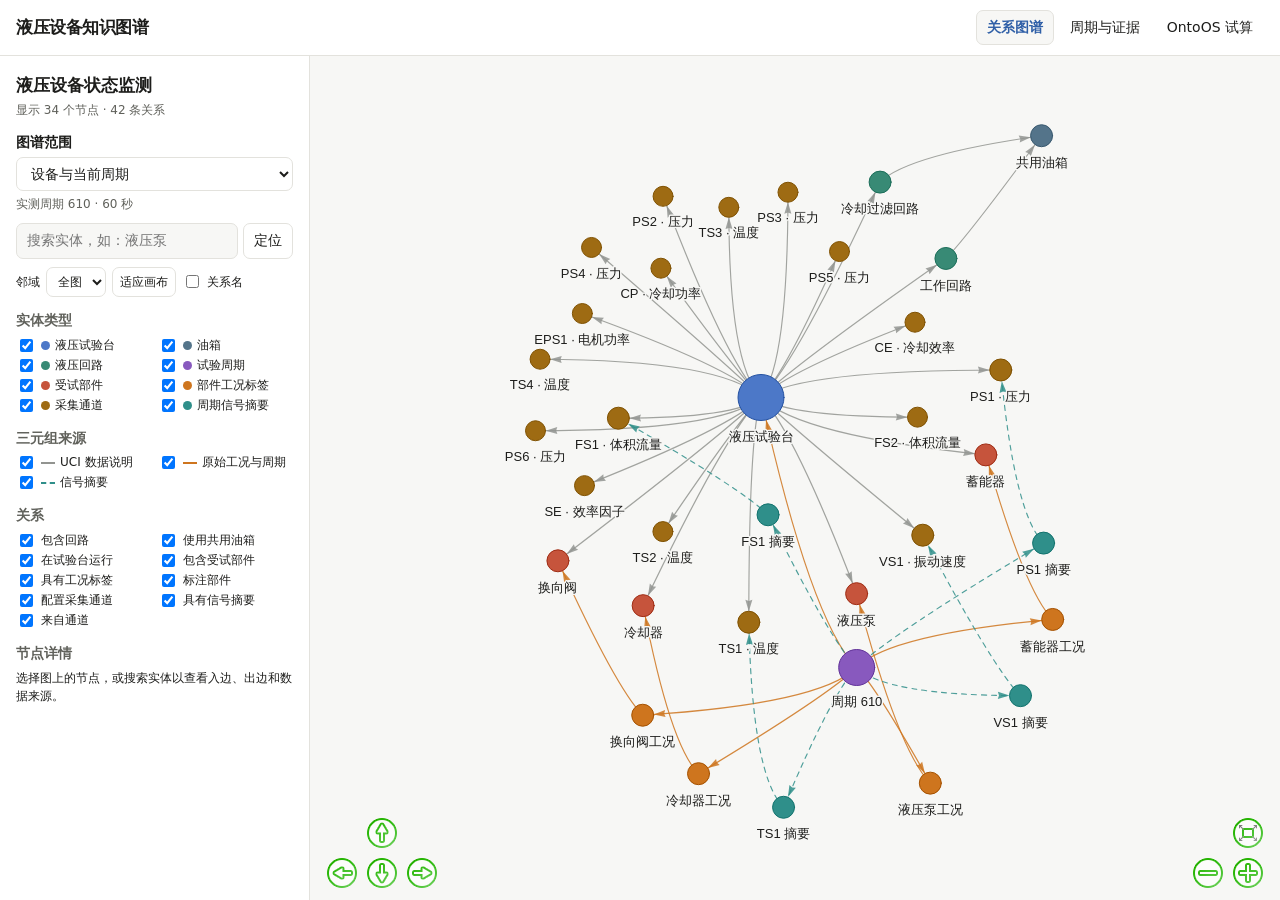
==== commit babccbc7: "Add interactive hydraulic graph and maintenance sandbox" ====
--- a/visualization/index.html
+++ b/visualization/index.html
@@ -3,39 +3,64 @@
 <head>
 <meta charset="utf-8">
 <meta name="viewport" content="width=device-width, initial-scale=1">
-<title>液压设备状态监测本体</title>
-<style>
-:root{color-scheme:light dark;--font-size-base:16px;--background:#f3f6f7;--foreground:#17272a;--muted-foreground:#465b5e;--border:#cbd8da;--accent:#14665c;--card:#fff;--selected:#0b5b52;--selected-text:#fff}
-@media(prefers-color-scheme:dark){:root{--background:#132124;--foreground:#e8f4f2;--muted-foreground:#b0c5c5;--border:#385154;--accent:#8de0cb;--card:#1c2e32;--selected:#9bdfd1;--selected-text:#14342f}}
-*{box-sizing:border-box}
-body{margin:0;background:var(--background);color:var(--foreground);font-family:Inter,"PingFang SC","Microsoft YaHei",system-ui,sans-serif;line-height:1.6}
-main{max-width:58rem;margin:auto;padding:clamp(1rem,4vw,3rem)}
-h1,h2,p{margin:0}h1{font-size:clamp(1.55rem,4vw,2.35rem);line-height:1.2;letter-spacing:-.02em}h2{font-size:1.05rem}
-.nav{display:flex;gap:1rem;border-bottom:1px solid var(--border)}
-.nav-link{appearance:none;background:none;border:0;border-bottom:2px solid transparent;padding:.55rem .1rem;color:var(--muted-foreground);font:inherit;cursor:pointer}
-.nav-link[aria-selected=true]{border-color:var(--accent);color:var(--foreground);font-weight:650}
-.viz-controls{display:flex;gap:.9rem;flex-wrap:wrap}
-.form-label{display:grid;gap:.28rem;font-weight:600;justify-self:start}
-.form-select{padding:.48rem .68rem;border:1px solid var(--border);border-radius:.42rem;background:var(--card);color:var(--foreground);font:inherit;font-weight:400;max-width:100%;min-height:44px}
-.form-select:focus-visible,.nav-link:focus-visible,a:focus-visible{outline:2px solid var(--accent);outline-offset:3px}
-.table{width:100%;border-collapse:collapse;table-layout:fixed;text-align:left}
-.table th,.table td{padding:.48rem .45rem;border-bottom:1px solid var(--border);vertical-align:top}
-.table th{color:var(--muted-foreground);font-weight:600}
-.table th:nth-child(3){width:40%}
-.text-small{font-size:.86rem}.text-muted{color:var(--muted-foreground)}a{color:var(--accent)}
-#hy-state{font-variant-numeric:tabular-nums}
-@media(max-width:430px){.table th,.table td{padding:.4rem .22rem}.table th:nth-child(3){width:38%}}
-</style>
+<title>液压设备知识图谱</title>
+<link rel="stylesheet" href="vendor/vis-network.min.css">
+<link rel="stylesheet" href="styles.css">
+<script defer src="vendor/vis-network.min.js"></script>
+<script defer src="simulation-model.js"></script>
+<script defer src="app.js"></script>
+<script defer src="graph.js"></script>
+<script defer src="sandbox.js"></script>
 </head>
 <body>
+<header class="app-header">
+  <h1>液压设备知识图谱</h1>
+  <nav class="nav" aria-label="图谱工作区">
+    <button id="tab-graph" aria-pressed="true" aria-controls="panel-graph">关系图谱</button>
+    <button id="tab-evidence" aria-pressed="false" aria-controls="panel-evidence">周期与证据</button>
+    <button id="tab-sandbox" aria-pressed="false" aria-controls="panel-sandbox">OntoOS 试算</button>
+  </nav>
+</header>
 <main>
-<div id="hyd447-view">
-  <h1>液压设备状态监测本体</h1>
-  <div class="nav nav-pills" role="tablist" aria-label="本体视图">
-    <button class="nav-link active" id="hy-tab-data" type="button" role="tab" aria-controls="hy-panel-data" aria-selected="true">周期与证据</button>
-    <button class="nav-link" id="hy-tab-model" type="button" role="tab" aria-controls="hy-panel-model" aria-selected="false">概念与关系</button>
+<section id="panel-graph" aria-labelledby="tab-graph">
+  <div class="graph-layout">
+    <aside class="sidebar">
+      <h2 class="sidebar-title">液压设备状态监测</h2>
+      <p id="graph-stats" class="muted small" aria-live="polite"></p>
+      <div class="field">
+        <label for="graph-scope">图谱范围</label>
+        <select id="graph-scope"><option value="instances">设备与当前周期</option><option value="schema">本体概念模型</option></select>
+      </div>
+      <p id="graph-cycle" class="muted small"></p>
+      <form id="graph-search" class="search">
+        <input type="search" id="graph-query" list="graph-names" aria-label="搜索实体" placeholder="搜索实体，如：液压泵">
+        <datalist id="graph-names"></datalist>
+        <button>定位</button>
+      </form>
+      <p id="graph-search-status" class="small" aria-live="polite"></p>
+      <div class="graph-controls">
+        <label for="graph-hops">邻域</label>
+        <select id="graph-hops"><option value="0">全图</option><option value="1">一跳</option><option value="2">两跳</option></select>
+        <button id="graph-fit" type="button">适应画布</button>
+        <label class="check"><input id="graph-labels" type="checkbox">关系名</label>
+      </div>
+      <h3>实体类型</h3>
+      <div id="graph-types" class="checks"></div>
+      <h3>三元组来源</h3>
+      <div id="graph-sources" class="checks"></div>
+      <h3>关系</h3>
+      <div id="graph-relations" class="checks"></div>
+      <h3>节点详情</h3>
+      <div id="graph-detail" class="small" aria-live="polite">选择图上的节点，或搜索实体以查看入边、出边和数据来源。</div>
+    </aside>
+    <div class="graph-main">
+      <div id="network" aria-label="液压设备知识图谱，支持拖动、缩放和选择节点"></div>
+      <p id="graph-empty" class="empty-note" hidden>当前筛选没有可显示的节点。</p>
+      <p id="graph-error" class="empty-note" role="alert" hidden>图谱组件加载失败。请保留项目中的 visualization/vendor 目录。</p>
+    </div>
   </div>
-  <div id="hy-panel-data" role="tabpanel" aria-labelledby="hy-tab-data">
+</section>
+<section id="panel-evidence" class="content" aria-labelledby="tab-evidence" hidden>
     <div class="viz-controls">
       <label class="form-label">工况筛选
         <select class="form-select" id="hy-filter">
@@ -64,124 +89,39 @@
       </table>
     </section>
     <p class="text-small text-muted">工况来自 profile.txt。同一周期的标签与各通道信号共用原始行号。<a href="https://doi.org/10.24432/C5CW21" target="_blank" rel="noopener">UCI 数据来源</a></p>
+</section>
+<section id="panel-sandbox" class="content sandbox" aria-labelledby="tab-sandbox" hidden>
+  <h2>设备维护方案试算</h2>
+  <p class="muted">使用实测工况作为起点。维护用时、优先级和恢复效果是可检查的演示规则。</p>
+  <div class="panel baseline">
+    <h3>实测起点</h3>
+    <p id="sandbox-baseline"></p>
+    <div id="sandbox-measured"></div>
+    <button id="sandbox-pick-cycle" type="button">更换实测周期</button>
   </div>
-  <div id="hy-panel-model" role="tabpanel" aria-labelledby="hy-tab-model" hidden>
-    <div class="hy-paths" role="group" aria-label="两条核心关系路径">
-      <div><span>试验周期</span><span aria-hidden="true">→</span><span>部件工况标签</span><span aria-hidden="true">→</span><span>受试部件</span></div>
-      <div><span>试验周期</span><span aria-hidden="true">→</span><span>周期信号摘要</span><span aria-hidden="true">→</span><span>采集通道</span></div>
-    </div>
-    <label class="form-label">查看概念的关系
-      <select class="form-select" id="hy-class"></select>
-    </label>
-    <p id="hy-description" aria-live="polite"></p>
-    <table class="table table-sm" aria-label="所选概念的关系">
-      <thead><tr><th scope="col">起点</th><th scope="col">关系</th><th scope="col">终点</th></tr></thead>
-      <tbody id="hy-relations"></tbody>
-    </table>
-    <p class="text-small text-muted">每条关系从左列指向右列。</p>
+  <div class="viz-controls">
+    <label class="field">方案 A<select id="plan-a"></select></label>
+    <label class="field">方案 B<select id="plan-b"></select></label>
+    <label class="field">试算步数<select id="sandbox-horizon">
+      <option value="4">4 步</option><option value="8" selected>8 步</option><option value="12">12 步</option>
+    </select></label>
   </div>
-</div>
-<style>
-#hyd447-view {display:grid;gap:calc(var(--font-size-base) * .8)}
-#hyd447-view [role=tabpanel]:not([hidden]) {display:grid;gap:calc(var(--font-size-base) * .7)}
-#hyd447-view h2 {margin-bottom:calc(var(--font-size-base) * .2)}
-#hyd447-view th,#hyd447-view td {overflow-wrap:anywhere}
-#hyd447-view label {max-width:100%}
-#hyd447-view .hy-paths {display:grid;gap:calc(var(--font-size-base) * .4)}
-#hyd447-view .hy-paths div {display:flex;flex-wrap:wrap;align-items:center;gap:calc(var(--font-size-base) * .35)}
-#hyd447-view .hy-paths span:nth-child(odd) {font-weight:500}
-#hyd447-view .hy-paths span:nth-child(even) {color:var(--muted-foreground)}
-#hyd447-view .tabular-nums {font-variant-numeric:tabular-nums}
-</style>
-<script type="application/json" id="hyd447-data">{"classes":{"HydraulicRig":["液压试验台","包含工作回路、冷却过滤回路和受试部件的实验设备。"],"HydraulicCircuit":["液压回路","试验台的工作回路或冷却过滤回路。"],"OilTank":["油箱","连接两个回路的共用油箱。"],"Component":["受试部件","公开数据中具备周期级状态标签的四种部件。"],"Channel":["采集通道","数据集定义的测量或计算通道，保留采样率和物理量。"],"TestCycle":["试验周期","原压缩包中按行对齐的一次 60 秒负载循环。"],"ConditionAssessment":["部件工况标签","原始 profile.txt 对某一试验周期、某一部件的工况标注。"],"SignalSummary":["周期信号摘要","从一个周期和一个通道的原始采样值计算的均值、最小值和最大值。"]},"relations":{"hasCircuit":["包含回路","HydraulicRig","HydraulicCircuit"],"sharesTank":["使用共用油箱","HydraulicCircuit","OilTank"],"hasComponent":["包含受试部件","HydraulicRig","Component"],"hasChannel":["配置采集通道","HydraulicRig","Channel"],"onRig":["在试验台运行","TestCycle","HydraulicRig"],"hasAssessment":["具有工况标签","TestCycle","ConditionAssessment"],"forComponent":["标注部件","ConditionAssessment","Component"],"hasSummary":["具有信号摘要","TestCycle","SignalSummary"],"fromChannel":["来自通道","SignalSummary","Channel"]},"components":[["Cooler","冷却器","%",{"3":"接近失效","20":"效率下降","100":"满效率"}],["Valve","换向阀","%",{"100":"最佳切换","90":"轻度滞后","80":"严重滞后","73":"接近失效"}],["Pump","液压泵","等级",{"0":"无内泄漏","1":"轻度内泄漏","2":"严重内泄漏"}],["Accumulator","蓄能器","bar",{"130":"最佳压力","115":"轻度降低","100":"明显降低","90":"接近失效"}]],"channels":{"PS1":["压力","bar",100,false],"FS1":["体积流量","L/min",10,false],"TS1":["温度","°C",1,false],"VS1":["振动速度","mm/s",1,false]},"profiles":[[3,100,0,130,1],[3,100,0,130,1],[3,100,0,130,1],[3,100,0,130,1],[3,100,0,130,1],[3,100,0,130,1],[3,100,0,130,1],[3,100,0,130,1],[3,100,0,130,1],[3,100,0,130,1],[3,100,0,130,1],[3,100,0,130,1],[3,100,0,130,1],[3,100,0,130,1],[3,100,0,130,1],[3,100,0,130,1],[3,100,0,130,1],[3,100,0,130,1],[3,100,0,130,1],[3,100,0,130,1],[3,100,0,130,1],[3,100,0,130,1],[3,100,0,130,1],[3,100,0,130,1],[3,100,0,130,1],[3,100,0,130,1],[3,100,0,130,1],[3,100,0,130,1],[3,100,0,130,1],[3,100,0,130,1],[3,100,0,130,1],[3,100,0,130,1],[3,100,0,130,1],[3,100,0,130,1],[3,100,0,130,1],[3,100,0,130,1],[3,100,0,130,1],[3,100,0,130,1],[3,100,0,130,1],[3,100,0,130,1],[3,100,0,130,1],[3,100,0,130,1],[3,100,0,130,1],[3,100,0,130,1],[3,100,0,130,1],[3,100,0,130,1],[3,100,0,130,1],[3,100,0,130,1],[3,100,0,130,1],[3,100,0,130,1],[3,100,0,130,1],[3,100,0,130,1],[3,100,0,130,1],[3,100,0,130,1],[3,100,0,130,1],[3,100,0,130,1],[3,100,0,130,1],[3,100,0,130,1],[3,100,0,130,1],[3,100,0,130,1],[3,100,0,130,1],[3,100,0,130,1],[3,100,0,130,1],[3,100,0,130,1],[3,100,0,130,1],[3,100,0,130,1],[3,100,0,130,1],[3,100,0,130,1],[3,100,0,130,1],[3,100,0,130,1],[3,100,0,130,1],[3,100,0,130,1],[3,100,0,130,1],[3,100,0,130,1],[3,100,0,130,1],[3,100,0,130,1],[3,100,0,130,1],[3,100,0,130,1],[3,100,0,130,1],[3,100,0,130,1],[3,100,0,130,1],[3,100,0,130,1],[3,100,0,130,1],[3,100,0,130,1],[3,100,0,130,1],[3,100,0,130,1],[3,100,0,130,1],[3,100,0,130,1],[3,100,0,130,1],[3,100,0,130,1],[3,100,0,130,1],[3,100,0,130,1],[3,100,0,130,1],[3,100,0,130,1],[3,100,0,130,1],[3,100,0,130,1],[3,100,0,130,1],[3,100,0,130,1],[3,100,0,130,1],[3,100,0,130,1],[3,100,0,130,1],[3,100,0,130,1],[3,100,0,130,1],[3,100,0,130,1],[3,100,0,130,1],[3,100,0,130,1],[3,100,0,130,1],[3,100,0,130,1],[3,100,0,130,1],[3,100,0,130,1],[3,100,0,130,1],[3,100,0,130,1],[3,100,0,130,1],[3,100,0,130,1],[3,100,0,130,1],[3,100,0,130,1],[3,100,0,130,1],[3,100,0,130,1],[3,100,0,130,1],[3,100,0,130,1],[3,100,0,130,1],[3,100,0,130,1],[3,100,0,130,1],[3,100,0,130,1],[3,100,0,130,1],[3,100,0,130,1],[3,100,0,130,1],[3,100,0,130,1],[3,100,0,130,1],[3,100,0,130,1],[3,100,0,130,1],[3,100,0,130,1],[3,100,0,130,1],[3,100,0,130,1],[3,100,0,130,1],[3,100,0,130,1],[3,100,0,130,1],[3,100,0,130,1],[3,100,0,130,1],[3,100,0,130,1],[3,100,0,130,1],[3,100,0,130,1],[3,100,0,130,1],[3,100,0,130,1],[3,100,0,130,1],[3,100,0,130,1],[3,100,0,130,1],[3,100,0,130,1],[3,100,0,130,1],[3,100,0,130,1],[3,100,0,130,1],[3,100,0,130,1],[3,100,0,130,1],[3,100,0,130,1],[3,100,0,130,1],[3,100,0,130,1],[3,100,0,130,1],[3,100,0,130,1],[3,100,0,130,1],[3,100,0,130,1],[3,100,0,130,1],[3,100,0,130,1],[3,100,0,130,1],[3,100,0,130,1],[3,100,0,130,1],[3,100,0,130,1],[3,100,0,130,1],[3,100,0,130,1],[3,100,0,130,1],[3,100,0,130,1],[3,100,0,130,1],[3,100,0,130,1],[3,100,0,130,1],[3,100,0,130,1],[3,100,0,130,1],[3,100,0,130,1],[3,100,0,130,1],[3,100,0,130,1],[3,100,0,130,1],[3,100,0,130,1],[3,100,0,130,1],[3,100,0,130,1],[3,100,0,130,1],[3,100,0,130,1],[3,100,0,130,1],[3,100,0,130,1],[3,100,0,130,1],[3,100,0,130,1],[3,100,0,130,1],[3,100,0,130,1],[3,100,0,130,1],[3,100,0,130,1],[3,100,0,130,1],[3,100,0,130,1],[3,100,0,130,1],[3,100,0,130,1],[3,100,0,130,1],[3,100,0,130,1],[3,100,0,130,1],[3,100,0,130,1],[3,100,0,130,1],[3,100,0,130,1],[3,100,0,130,1],[3,100,0,130,1],[3,100,0,130,1],[3,100,0,130,1],[3,100,0,130,1],[3,100,0,130,1],[3,100,0,130,1],[3,100,0,130,1],[3,100,2,130,1],[3,73,2,130,0],[3,73,2,130,0],[3,73,2,130,0],[3,73,2,130,0],[3,73,2,130,0],[3,73,2,130,0],[3,73,2,130,0],[3,73,2,130,0],[3,73,2,130,0],[3,73,2,130,0],[3,80,2,130,0],[3,80,2,130,0],[3,80,2,130,0],[3,80,2,130,0],[3,80,2,130,0],[3,80,2,130,0],[3,80,2,130,0],[3,80,2,130,0],[3,80,2,130,0],[3,80,2,130,0],[3,90,2,130,0],[3,90,2,130,0],[3,90,2,130,0],[3,90,2,130,0],[3,90,2,130,0],[3,90,2,130,0],[3,90,2,130,0],[3,90,2,130,0],[3,90,2,130,0],[3,90,2,130,0],[3,100,2,130,0],[3,100,2,130,0],[3,100,2,130,0],[3,100,2,130,0],[3,100,2,130,0],[3,100,2,130,0],[3,100,2,130,0],[3,100,2,130,0],[3,100,2,130,0],[3,100,2,130,0],[3,100,1,130,1],[3,73,1,130,0],[3,73,1,130,0],[3,73,1,130,0],[3,73,1,130,0],[3,73,1,130,0],[3,73,1,130,0],[3,73,1,130,0],[3,73,1,130,0],[3,73,1,130,0],[3,73,1,130,0],[3,80,1,130,0],[3,80,1,130,0],[3,80,1,130,0],[3,80,1,130,0],[3,80,1,130,0],[3,80,1,130,0],[3,80,1,130,0],[3,80,1,130,0],[3,80,1,130,0],[3,80,1,130,0],[3,90,1,130,0],[3,90,1,130,0],[3,90,1,130,0],[3,90,1,130,0],[3,90,1,130,0],[3,90,1,130,0],[3,90,1,130,0],[3,90,1,130,0],[3,90,1,130,0],[3,90,1,130,0],[3,100,1,130,0],[3,100,1,130,0],[3,100,1,130,0],[3,100,1,130,0],[3,100,1,130,0],[3,100,1,130,0],[3,100,1,130,0],[3,100,1,130,0],[3,100,1,130,0],[3,100,1,130,0],[3,100,0,130,1],[3,73,0,130,0],[3,73,0,130,0],[3,73,0,130,0],[3,73,0,130,0],[3,73,0,130,0],[3,73,0,130,0],[3,73,0,130,0],[3,73,0,130,0],[3,73,0,130,0],[3,73,0,130,0],[3,80,0,130,0],[3,80,0,130,0],[3,80,0,130,0],[3,80,0,130,0],[3,80,0,130,0],[3,80,0,130,0],[3,80,0,130,0],[3,80,0,130,0],[3,80,0,130,0],[3,80,0,130,0],[3,90,0,130,0],[3,90,0,130,0],[3,90,0,130,0],[3,90,0,130,0],[3,90,0,130,0],[3,90,0,130,0],[3,90,0,130,0],[3,90,0,130,0],[3,90,0,130,0],[3,90,0,130,0],[3,100,0,130,0],[3,100,0,130,0],[3,100,0,130,0],[3,100,0,130,0],[3,100,0,130,0],[3,100,0,130,0],[3,100,0,130,0],[3,100,0,130,0],[3,100,0,130,0],[3,100,0,130,0],[3,100,0,115,1],[3,100,0,115,1],[3,100,0,115,1],[3,100,0,115,1],[3,100,0,115,1],[3,100,0,115,1],[3,100,0,115,1],[3,100,0,115,1],[3,100,0,115,1],[3,100,0,115,1],[3,100,2,115,1],[3,73,2,115,0],[3,73,2,115,0],[3,73,2,115,0],[3,73,2,115,0],[3,73,2,115,0],[3,73,2,115,0],[3,73,2,115,0],[3,73,2,115,0],[3,73,2,115,0],[3,73,2,115,0],[3,80,2,115,0],[3,80,2,115,0],[3,80,2,115,0],[3,80,2,115,0],[3,80,2,115,0],[3,80,2,115,0],[3,80,2,115,0],[3,80,2,115,0],[3,80,2,115,0],[3,80,2,115,0],[3,90,2,115,0],[3,90,2,115,0],[3,90,2,115,0],[3,90,2,115,0],[3,90,2,115,0],[3,90,2,115,0],[3,90,2,115,0],[3,90,2,115,0],[3,90,2,115,0],[3,90,2,115,0],[3,100,2,115,0],[3,100,2,115,0],[3,100,2,115,0],[3,100,2,115,0],[3,100,2,115,0],[3,100,2,115,0],[3,100,2,115,0],[3,100,2,115,0],[3,100,2,115,0],[3,100,2,115,0],[3,100,1,115,1],[3,73,1,115,0],[3,73,1,115,0],[3,73,1,115,0],[3,73,1,115,0],[3,73,1,115,0],[3,73,1,115,0],[3,73,1,115,0],[3,73,1,115,0],[3,73,1,115,0],[3,73,1,115,0],[3,80,1,115,0],[3,80,1,115,0],[3,80,1,115,0],[3,80,1,115,0],[3,80,1,115,0],[3,80,1,115,0],[3,80,1,115,0],[3,80,1,115,0],[3,80,1,115,0],[3,80,1,115,0],[3,90,1,115,0],[3,90,1,115,0],[3,90,1,115,0],[3,90,1,115,0],[3,90,1,115,0],[3,90,1,115,0],[3,90,1,115,0],[3,90,1,115,0],[3,90,1,115,0],[3,90,1,115,0],[3,100,1,115,0],[3,100,1,115,0],[3,100,1,115,0],[3,100,1,115,0],[3,100,1,115,0],[3,100,1,115,0],[3,100,1,115,0],[3,100,1,115,0],[3,100,1,115,0],[3,100,1,115,0],[3,100,0,115,1],[3,73,0,115,0],[3,73,0,115,0],[3,73,0,115,0],[3,73,0,115,0],[3,73,0,115,0],[3,73,0,115,0],[3,73,0,115,0],[3,73,0,115,0],[3,73,0,115,0],[3,73,0,115,0],[3,80,0,115,0],[3,80,0,115,0],[3,80,0,115,0],[3,80,0,115,0],[3,80,0,115,0],[3,80,0,115,0],[3,80,0,115,0],[3,80,0,115,0],[3,80,0,115,0],[3,80,0,115,0],[3,90,0,115,0],[3,90,0,115,0],[3,90,0,115,0],[3,90,0,115,0],[3,90,0,115,0],[3,90,0,115,0],[3,90,0,115,0],[3,90,0,115,0],[3,90,0,115,0],[3,90,0,115,0],[3,100,0,115,0],[3,100,0,115,0],[3,100,0,115,0],[3,100,0,115,0],[3,100,0,115,0],[3,100,0,115,0],[3,100,0,115,0],[3,100,0,115,0],[3,100,0,115,0],[3,100,0,115,0],[3,100,0,100,1],[3,100,0,100,1],[3,100,0,100,1],[3,100,0,100,1],[3,100,0,100,1],[3,100,0,100,1],[3,100,0,100,1],[3,100,0,100,1],[3,100,0,100,1],[3,100,0,100,1],[3,100,2,100,1],[3,73,2,100,0],[3,73,2,100,0],[3,73,2,100,0],[3,73,2,100,0],[3,73,2,100,0],[3,73,2,100,0],[3,73,2,100,0],[3,73,2,100,0],[3,73,2,100,0],[3,73,2,100,0],[3,80,2,100,0],[3,80,2,100,0],[3,80,2,100,0],[3,80,2,100,0],[3,80,2,100,0],[3,80,2,100,0],[3,80,2,100,0],[3,80,2,100,0],[3,80,2,100,0],[3,80,2,100,0],[3,90,2,100,0],[3,90,2,100,0],[3,90,2,100,0],[3,90,2,100,0],[3,90,2,100,0],[3,90,2,100,0],[3,90,2,100,0],[3,90,2,100,0],[3,90,2,100,0],[3,90,2,100,0],[3,100,2,100,0],[3,100,2,100,0],[3,100,2,100,0],[3,100,2,100,0],[3,100,2,100,0],[3,100,2,100,0],[3,100,2,100,0],[3,100,2,100,0],[3,100,2,100,0],[3,100,2,100,0],[3,100,1,100,1],[3,73,1,100,0],[3,73,1,100,0],[3,73,1,100,0],[3,73,1,100,0],[3,73,1,100,0],[3,73,1,100,0],[3,73,1,100,0],[3,73,1,100,0],[3,73,1,100,0],[3,73,1,100,0],[3,80,1,100,0],[3,80,1,100,0],[3,80,1,100,0],[3,80,1,100,0],[3,80,1,100,0],[3,80,1,100,0],[3,80,1,100,0],[3,80,1,100,0],[3,80,1,100,0],[3,80,1,100,0],[3,90,1,100,0],[3,90,1,100,0],[3,90,1,100,0],[3,90,1,100,0],[3,90,1,100,0],[3,90,1,100,0],[3,90,1,100,0],[3,90,1,100,0],[3,90,1,100,0],[3,90,1,100,0],[3,100,1,100,0],[3,100,1,100,0],[3,100,1,100,0],[3,100,1,100,0],[3,100,1,100,0],[3,100,1,100,0],[3,100,1,100,0],[3,100,1,100,0],[3,100,1,100,0],[3,100,1,100,0],[3,100,0,100,1],[3,73,0,100,0],[3,73,0,100,0],[3,73,0,100,0],[3,73,0,100,0],[3,73,0,100,0],[3,73,0,100,0],[3,73,0,100,0],[3,73,0,100,0],[3,73,0,100,0],[3,73,0,100,0],[3,80,0,100,0],[3,80,0,100,0],[3,80,0,100,0],[3,80,0,100,0],[3,80,0,100,0],[3,80,0,100,0],[3,80,0,100,0],[3,80,0,100,0],[3,80,0,100,0],[3,80,0,100,0],[3,90,0,100,0],[3,90,0,100,0],[3,90,0,100,0],[3,90,0,100,0],[3,90,0,100,0],[3,90,0,100,0],[3,90,0,100,0],[3,90,0,100,0],[3,90,0,100,0],[3,90,0,100,0],[3,100,0,100,0],[3,100,0,100,0],[3,100,0,100,0],[3,100,0,100,0],[3,100,0,100,0],[3,100,0,100,0],[3,100,0,100,0],[3,100,0,100,0],[3,100,0,100,0],[3,100,0,100,0],[3,100,0,90,1],[3,100,0,90,1],[3,100,0,90,1],[3,100,0,90,1],[3,100,0,90,1],[3,100,0,90,1],[3,100,0,90,1],[3,100,0,90,1],[3,100,0,90,1],[3,100,0,90,1],[3,100,2,90,1],[3,73,2,90,0],[3,73,2,90,0],[3,73,2,90,0],[3,73,2,90,0],[3,73,2,90,0],[3,73,2,90,0],[3,73,2,90,0],[3,73,2,90,0],[3,73,2,90,0],[3,73,2,90,0],[3,80,2,90,0],[3,80,2,90,0],[3,80,2,90,0],[3,80,2,90,0],[3,80,2,90,0],[3,80,2,90,0],[3,80,2,90,0],[3,80,2,90,0],[3,80,2,90,0],[3,80,2,90,0],[3,90,2,90,0],[3,90,2,90,0],[3,90,2,90,0],[3,90,2,90,0],[3,90,2,90,0],[3,90,2,90,0],[3,90,2,90,0],[3,90,2,90,0],[3,90,2,90,0],[3,90,2,90,0],[3,100,2,90,0],[3,100,2,90,0],[3,100,2,90,0],[3,100,2,90,0],[3,100,2,90,0],[3,100,2,90,0],[3,100,2,90,0],[3,100,2,90,0],[3,100,2,90,0],[3,100,2,90,0],[3,100,1,90,1],[3,73,1,90,0],[3,73,1,90,0],[3,73,1,90,0],[3,73,1,90,0],[3,73,1,90,0],[3,73,1,90,0],[3,73,1,90,0],[3,73,1,90,0],[3,73,1,90,0],[3,73,1,90,0],[3,80,1,90,0],[3,80,1,90,0],[3,80,1,90,0],[3,80,1,90,0],[3,80,1,90,0],[3,80,1,90,0],[3,80,1,90,0],[3,80,1,90,0],[3,80,1,90,0],[3,80,1,90,0],[3,90,1,90,0],[3,90,1,90,0],[3,90,1,90,0],[3,90,1,90,0],[3,90,1,90,0],[3,90,1,90,0],[3,90,1,90,0],[3,90,1,90,0],[3,90,1,90,0],[3,90,1,90,0],[3,100,1,90,0],[3,100,1,90,0],[3,100,1,90,0],[3,100,1,90,0],[3,100,1,90,0],[3,100,1,90,0],[3,100,1,90,0],[3,100,1,90,0],[3,100,1,90,0],[3,100,1,90,0],[3,100,0,90,1],[3,73,0,90,0],[3,73,0,90,0],[3,73,0,90,0],[3,73,0,90,0],[3,73,0,90,0],[3,73,0,90,0],[3,73,0,90,0],[3,73,0,90,0],[3,73,0,90,0],[3,73,0,90,0],[3,80,0,90,0],[3,80,0,90,0],[3,80,0,90,0],[3,80,0,90,0],[3,80,0,90,0],[3,80,0,90,0],[3,80,0,90,0],[3,80,0,90,0],[3,80,0,90,0],[3,80,0,90,0],[3,90,0,90,0],[3,90,0,90,0],[3,90,0,90,0],[3,90,0,90,0],[3,90,0,90,0],[3,90,0,90,0],[3,90,0,90,0],[3,90,0,90,0],[3,90,0,90,0],[3,90,0,90,0],[3,100,0,90,0],[3,100,0,90,0],[3,100,0,90,0],[3,100,0,90,0],[3,100,0,90,0],[3,100,0,90,0],[3,100,0,90,0],[3,100,0,90,0],[3,100,0,90,0],[3,100,0,90,0],[20,100,0,90,1],[20,100,0,90,1],[20,100,0,90,1],[20,100,0,90,1],[20,100,0,90,1],[20,100,0,90,1],[20,100,0,90,1],[20,100,0,90,1],[20,100,0,90,1],[20,100,0,90,1],[20,100,0,90,1],[20,100,0,90,1],[20,100,0,90,1],[20,100,0,90,1],[20,100,0,90,1],[20,100,0,90,1],[20,100,0,90,1],[20,100,0,90,1],[20,100,0,90,1],[20,100,0,90,1],[20,100,0,90,1],[20,100,0,90,1],[20,100,0,90,1],[20,100,0,90,1],[20,100,0,90,1],[20,100,0,90,1],[20,100,0,90,1],[20,100,0,90,1],[20,100,0,90,1],[20,100,0,90,1],[20,100,0,90,1],[20,100,0,90,1],[20,100,0,90,1],[20,100,0,90,1],[20,100,0,90,1],[20,100,0,90,1],[20,100,0,90,1],[20,100,0,90,1],[20,100,0,90,1],[20,100,0,90,1],[20,100,0,90,1],[20,100,0,90,1],[20,100,0,90,1],[20,100,0,90,1],[20,100,0,90,1],[20,100,0,90,1],[20,100,0,90,1],[20,100,0,90,1],[20,100,0,90,1],[20,100,0,90,1],[20,100,0,90,1],[20,100,0,90,1],[20,100,0,90,1],[20,100,0,90,1],[20,100,0,90,1],[20,100,0,90,1],[20,100,0,90,1],[20,100,0,90,1],[20,100,0,90,1],[20,100,0,90,1],[20,100,0,90,1],[20,100,0,90,1],[20,100,0,90,1],[20,100,0,90,1],[20,100,0,90,1],[20,100,0,90,1],[20,100,0,90,1],[20,100,0,90,1],[20,100,0,90,1],[20,100,0,90,1],[20,100,0,90,1],[20,100,0,90,1],[20,100,0,90,1],[20,100,0,90,1],[20,100,0,90,1],[20,100,0,90,1],[20,100,0,90,1],[20,100,0,90,1],[20,100,0,90,1],[20,100,0,90,1],[20,100,0,90,1],[20,100,0,90,1],[20,100,0,90,1],[20,100,0,90,1],[20,100,0,90,1],[20,100,0,90,1],[20,100,0,90,1],[20,100,0,90,1],[20,100,0,90,1],[20,100,0,90,1],[20,100,0,90,1],[20,100,0,90,1],[20,100,0,90,1],[20,100,0,90,1],[20,100,0,90,1],[20,100,0,90,1],[20,100,0,90,1],[20,100,0,90,1],[20,100,0,90,1],[20,100,0,90,1],[20,100,0,90,1],[20,100,0,90,1],[20,100,0,90,1],[20,100,0,90,1],[20,100,0,90,1],[20,100,0,90,1],[20,100,0,90,1],[20,100,0,90,1],[20,100,0,90,1],[20,100,0,90,1],[20,100,0,90,1],[20,100,0,90,1],[20,100,0,90,1],[20,100,0,90,1],[20,100,0,90,1],[20,100,0,90,1],[20,100,0,90,1],[20,100,0,90,1],[20,100,0,90,1],[20,100,0,90,1],[20,100,0,90,1],[20,100,0,90,1],[20,100,0,90,1],[20,100,0,90,1],[20,100,0,90,1],[20,100,0,90,1],[20,100,0,90,1],[20,100,0,90,1],[20,100,0,90,1],[20,100,0,90,1],[20,100,0,90,1],[20,100,0,90,1],[20,100,0,90,1],[20,100,0,90,1],[20,100,0,90,1],[20,100,0,90,1],[20,100,0,90,1],[20,100,0,90,1],[20,100,0,90,1],[20,100,0,90,1],[20,100,0,90,1],[20,100,0,90,1],[20,100,0,90,1],[20,100,0,90,1],[20,100,0,90,1],[20,100,0,90,1],[20,100,0,90,1],[20,100,0,90,1],[20,100,0,90,1],[20,100,0,90,1],[20,100,0,90,1],[20,100,0,90,1],[20,100,0,90,1],[20,100,0,90,1],[20,100,0,90,1],[20,100,0,90,1],[20,100,0,90,1],[20,100,0,90,1],[20,100,0,90,1],[20,100,0,90,1],[20,100,0,90,1],[20,100,0,90,1],[20,100,0,90,1],[20,100,0,90,1],[20,100,0,90,1],[20,100,0,90,1],[20,100,0,90,1],[20,100,0,90,1],[20,100,0,90,1],[20,100,0,90,1],[20,100,0,90,1],[20,100,0,90,1],[20,100,0,90,1],[20,100,0,90,1],[20,100,0,90,1],[20,100,0,90,1],[20,100,0,90,1],[20,100,0,90,1],[20,100,0,90,1],[20,100,0,90,1],[20,100,0,90,1],[20,100,0,90,1],[20,100,0,90,1],[20,100,0,90,1],[20,100,0,90,1],[20,100,0,90,1],[20,100,0,90,1],[20,100,0,90,1],[20,100,0,90,1],[20,100,0,90,1],[20,100,0,90,1],[20,100,0,90,1],[20,100,0,90,1],[20,100,0,90,1],[20,100,0,90,1],[20,100,0,90,1],[20,100,0,90,1],[20,100,0,90,1],[20,100,0,90,1],[20,100,0,90,1],[20,100,0,130,1],[20,100,0,130,1],[20,100,0,130,1],[20,100,0,130,1],[20,100,0,130,1],[20,100,0,130,1],[20,100,0,130,1],[20,100,0,130,1],[20,100,0,130,1],[20,100,0,130,1],[20,100,2,130,1],[20,73,2,130,0],[20,73,2,130,0],[20,73,2,130,0],[20,73,2,130,0],[20,73,2,130,0],[20,73,2,130,0],[20,73,2,130,0],[20,73,2,130,0],[20,73,2,130,0],[20,73,2,130,0],[20,80,2,130,0],[20,80,2,130,0],[20,80,2,130,0],[20,80,2,130,0],[20,80,2,130,0],[20,80,2,130,0],[20,80,2,130,0],[20,80,2,130,0],[20,80,2,130,0],[20,80,2,130,0],[20,90,2,130,0],[20,90,2,130,0],[20,90,2,130,0],[20,90,2,130,0],[20,90,2,130,0],[20,90,2,130,0],[20,90,2,130,0],[20,90,2,130,0],[20,90,2,130,0],[20,90,2,130,0],[20,100,2,130,0],[20,100,2,130,0],[20,100,2,130,0],[20,100,2,130,0],[20,100,2,130,0],[20,100,2,130,0],[20,100,2,130,0],[20,100,2,130,0],[20,100,2,130,0],[20,100,2,130,0],[20,100,1,130,1],[20,73,1,130,0],[20,73,1,130,0],[20,73,1,130,0],[20,73,1,130,0],[20,73,1,130,0],[20,73,1,130,0],[20,73,1,130,0],[20,73,1,130,0],[20,73,1,130,0],[20,73,1,130,0],[20,80,1,130,0],[20,80,1,130,0],[20,80,1,130,0],[20,80,1,130,0],[20,80,1,130,0],[20,80,1,130,0],[20,80,1,130,0],[20,80,1,130,0],[20,80,1,130,0],[20,80,1,130,0],[20,90,1,130,0],[20,90,1,130,0],[20,90,1,130,0],[20,90,1,130,0],[20,90,1,130,0],[20,90,1,130,0],[20,90,1,130,0],[20,90,1,130,0],[20,90,1,130,0],[20,90,1,130,0],[20,100,1,130,0],[20,100,1,130,0],[20,100,1,130,0],[20,100,1,130,0],[20,100,1,130,0],[20,100,1,130,0],[20,100,1,130,0],[20,100,1,130,0],[20,100,1,130,0],[20,100,1,130,0],[20,100,0,130,1],[20,73,0,130,0],[20,73,0,130,0],[20,73,0,130,0],[20,73,0,130,0],[20,73,0,130,0],[20,73,0,130,0],[20,73,0,130,0],[20,73,0,130,0],[20,73,0,130,0],[20,73,0,130,0],[20,80,0,130,0],[20,80,0,130,0],[20,80,0,130,0],[20,80,0,130,0],[20,80,0,130,0],[20,80,0,130,0],[20,80,0,130,0],[20,80,0,130,0],[20,80,0,130,0],[20,80,0,130,0],[20,90,0,130,0],[20,90,0,130,0],[20,90,0,130,0],[20,90,0,130,0],[20,90,0,130,0],[20,90,0,130,0],[20,90,0,130,0],[20,90,0,130,0],[20,90,0,130,0],[20,90,0,130,0],[20,100,0,130,0],[20,100,0,130,0],[20,100,0,130,0],[20,100,0,130,0],[20,100,0,130,0],[20,100,0,130,0],[20,100,0,130,0],[20,100,0,130,0],[20,100,0,130,0],[20,100,0,130,0],[20,100,0,115,1],[20,100,0,115,1],[20,100,0,115,1],[20,100,0,115,1],[20,100,0,115,1],[20,100,0,115,1],[20,100,0,115,1],[20,100,0,115,1],[20,100,0,115,1],[20,100,0,115,1],[20,100,2,115,1],[20,73,2,115,0],[20,73,2,115,0],[20,73,2,115,0],[20,73,2,115,0],[20,73,2,115,0],[20,73,2,115,0],[20,73,2,115,0],[20,73,2,115,0],[20,73,2,115,0],[20,73,2,115,0],[20,80,2,115,0],[20,80,2,115,0],[20,80,2,115,0],[20,80,2,115,0],[20,80,2,115,0],[20,80,2,115,0],[20,80,2,115,0],[20,80,2,115,0],[20,80,2,115,0],[20,80,2,115,0],[20,90,2,115,0],[20,90,2,115,0],[20,90,2,115,0],[20,90,2,115,0],[20,90,2,115,0],[20,90,2,115,0],[20,90,2,115,0],[20,90,2,115,0],[20,90,2,115,0],[20,90,2,115,0],[20,100,2,115,0],[20,100,2,115,0],[20,100,2,115,0],[20,100,2,115,0],[20,100,2,115,0],[20,100,2,115,0],[20,100,2,115,0],[20,100,2,115,0],[20,100,2,115,0],[20,100,2,115,0],[20,100,1,115,1],[20,73,1,115,0],[20,73,1,115,0],[20,73,1,115,0],[20,73,1,115,0],[20,73,1,115,0],[20,73,1,115,0],[20,73,1,115,0],[20,73,1,115,0],[20,73,1,115,0],[20,73,1,115,0],[20,80,1,115,0],[20,80,1,115,0],[20,80,1,115,0],[20,80,1,115,0],[20,80,1,115,0],[20,80,1,115,0],[20,80,1,115,0],[20,80,1,115,0],[20,80,1,115,0],[20,80,1,115,0],[20,90,1,115,0],[20,90,1,115,0],[20,90,1,115,0],[20,90,1,115,0],[20,90,1,115,0],[20,90,1,115,0],[20,90,1,115,0],[20,90,1,115,0],[20,90,1,115,0],[20,90,1,115,0],[20,100,1,115,0],[20,100,1,115,0],[20,100,1,115,0],[20,100,1,115,0],[20,100,1,115,0],[20,100,1,115,0],[20,100,1,115,0],[20,100,1,115,0],[20,100,1,115,0],[20,100,1,115,0],[20,100,0,115,1],[20,73,0,115,0],[20,73,0,115,0],[20,73,0,115,0],[20,73,0,115,0],[20,73,0,115,0],[20,73,0,115,0],[20,73,0,115,0],[20,73,0,115,0],[20,73,0,115,0],[20,73,0,115,0],[20,80,0,115,0],[20,80,0,115,0],[20,80,0,115,0],[20,80,0,115,0],[20,80,0,115,0],[20,80,0,115,0],[20,80,0,115,0],[20,80,0,115,0],[20,80,0,115,0],[20,80,0,115,0],[20,90,0,115,0],[20,90,0,115,0],[20,90,0,115,0],[20,90,0,115,0],[20,90,0,115,0],[20,90,0,115,0],[20,90,0,115,0],[20,90,0,115,0],[20,90,0,115,0],[20,90,0,115,0],[20,100,0,115,0],[20,100,0,115,0],[20,100,0,115,0],[20,100,0,115,0],[20,100,0,115,0],[20,100,0,115,0],[20,100,0,115,0],[20,100,0,115,0],[20,100,0,115,0],[20,100,0,115,0],[20,100,0,100,1],[20,100,0,100,1],[20,100,0,100,1],[20,100,0,100,1],[20,100,0,100,1],[20,100,0,100,1],[20,100,0,100,1],[20,100,0,100,1],[20,100,0,100,1],[20,100,0,100,1],[20,100,2,100,1],[20,73,2,100,0],[20,73,2,100,0],[20,73,2,100,0],[20,73,2,100,0],[20,73,2,100,0],[20,73,2,100,0],[20,73,2,100,0],[20,73,2,100,0],[20,73,2,100,0],[20,73,2,100,0],[20,80,2,100,0],[20,80,2,100,0],[20,80,2,100,0],[20,80,2,100,0],[20,80,2,100,0],[20,80,2,100,0],[20,80,2,100,0],[20,80,2,100,0],[20,80,2,100,0],[20,80,2,100,0],[20,90,2,100,0],[20,90,2,100,0],[20,90,2,100,0],[20,90,2,100,0],[20,90,2,100,0],[20,90,2,100,0],[20,90,2,100,0],[20,90,2,100,0],[20,90,2,100,0],[20,90,2,100,0],[20,100,2,100,0],[20,100,2,100,0],[20,100,2,100,0],[20,100,2,100,0],[20,100,2,100,0],[20,100,2,100,0],[20,100,2,100,0],[20,100,2,100,0],[20,100,2,100,0],[20,100,2,100,0],[20,100,1,100,1],[20,73,1,100,0],[20,73,1,100,0],[20,73,1,100,0],[20,73,1,100,0],[20,73,1,100,0],[20,73,1,100,0],[20,73,1,100,0],[20,73,1,100,0],[20,73,1,100,0],[20,73,1,100,0],[20,80,1,100,0],[20,80,1,100,0],[20,80,1,100,0],[20,80,1,100,0],[20,80,1,100,0],[20,80,1,100,0],[20,80,1,100,0],[20,80,1,100,0],[20,80,1,100,0],[20,80,1,100,0],[20,90,1,100,0],[20,90,1,100,0],[20,90,1,100,0],[20,90,1,100,0],[20,90,1,100,0],[20,90,1,100,0],[20,90,1,100,0],[20,90,1,100,0],[20,90,1,100,0],[20,90,1,100,0],[20,100,1,100,0],[20,100,1,100,0],[20,100,1,100,0],[20,100,1,100,0],[20,100,1,100,0],[20,100,1,100,0],[20,100,1,100,0],[20,100,1,100,0],[20,100,1,100,0],[20,100,1,100,0],[20,100,0,100,1],[20,73,0,100,0],[20,73,0,100,0],[20,73,0,100,0],[20,73,0,100,0],[20,73,0,100,0],[20,73,0,100,0],[20,73,0,100,0],[20,73,0,100,0],[20,73,0,100,0],[20,73,0,100,0],[20,80,0,100,0],[20,80,0,100,0],[20,80,0,100,0],[20,80,0,100,0],[20,80,0,100,0],[20,80,0,100,0],[20,80,0,100,0],[20,80,0,100,0],[20,80,0,100,0],[20,80,0,100,0],[20,90,0,100,0],[20,90,0,100,0],[20,90,0,100,0],[20,90,0,100,0],[20,90,0,100,0],[20,90,0,100,0],[20,90,0,100,0],[20,90,0,100,0],[20,90,0,100,0],[20,90,0,100,0],[20,100,0,100,0],[20,100,0,100,0],[20,100,0,100,0],[20,100,0,100,0],[20,100,0,100,0],[20,100,0,100,0],[20,100,0,100,0],[20,100,0,100,0],[20,100,0,100,0],[20,100,0,100,0],[20,100,0,90,1],[20,100,0,90,1],[20,100,0,90,1],[20,100,0,90,1],[20,100,0,90,1],[20,100,0,90,1],[20,100,0,90,1],[20,100,0,90,1],[20,100,0,90,1],[20,100,0,90,1],[20,100,2,90,1],[20,73,2,90,0],[20,73,2,90,0],[20,73,2,90,0],[20,73,2,90,0],[20,73,2,90,0],[20,73,2,90,0],[20,73,2,90,0],[20,73,2,90,0],[20,73,2,90,0],[20,73,2,90,0],[20,80,2,90,0],[20,80,2,90,0],[20,80,2,90,0],[20,80,2,90,0],[20,80,2,90,0],[20,80,2,90,0],[20,80,2,90,0],[20,80,2,90,0],[20,80,2,90,0],[20,80,2,90,0],[20,90,2,90,0],[20,90,2,90,0],[20,90,2,90,0],[20,90,2,90,0],[20,90,2,90,0],[20,90,2,90,0],[20,90,2,90,0],[20,90,2,90,0],[20,90,2,90,0],[20,90,2,90,0],[20,100,2,90,0],[20,100,2,90,0],[20,100,2,90,0],[20,100,2,90,0],[20,100,2,90,0],[20,100,2,90,0],[20,100,2,90,0],[20,100,2,90,0],[20,100,2,90,0],[20,100,2,90,0],[20,100,1,90,1],[20,73,1,90,0],[20,73,1,90,0],[20,73,1,90,0],[20,73,1,90,0],[20,73,1,90,0],[20,73,1,90,0],[20,73,1,90,0],[20,73,1,90,0],[20,73,1,90,0],[20,73,1,90,0],[20,80,1,90,0],[20,80,1,90,0],[20,80,1,90,0],[20,80,1,90,0],[20,80,1,90,0],[20,80,1,90,0],[20,80,1,90,0],[20,80,1,90,0],[20,80,1,90,0],[20,80,1,90,0],[20,90,1,90,0],[20,90,1,90,0],[20,90,1,90,0],[20,90,1,90,0],[20,90,1,90,0],[20,90,1,90,0],[20,90,1,90,0],[20,90,1,90,0],[20,90,1,90,0],[20,90,1,90,0],[20,100,1,90,0],[20,100,1,90,0],[20,100,1,90,0],[20,100,1,90,0],[20,100,1,90,0],[20,100,1,90,0],[20,100,1,90,0],[20,100,1,90,0],[20,100,1,90,0],[20,100,1,90,0],[20,100,0,90,1],[20,73,0,90,0],[20,73,0,90,0],[20,73,0,90,0],[20,73,0,90,0],[20,73,0,90,0],[20,73,0,90,0],[20,73,0,90,0],[20,73,0,90,0],[20,73,0,90,0],[20,73,0,90,0],[20,80,0,90,0],[20,80,0,90,0],[20,80,0,90,0],[20,80,0,90,0],[20,80,0,90,0],[20,80,0,90,0],[20,80,0,90,0],[20,80,0,90,0],[20,80,0,90,0],[20,80,0,90,0],[20,90,0,90,0],[20,90,0,90,0],[20,90,0,90,0],[20,90,0,90,0],[20,90,0,90,0],[20,90,0,90,0],[20,90,0,90,0],[20,90,0,90,0],[20,90,0,90,0],[20,90,0,90,0],[20,100,0,90,0],[20,100,0,90,0],[20,100,0,90,0],[20,100,0,90,0],[20,100,0,90,0],[20,100,0,90,0],[20,100,0,90,0],[20,100,0,90,0],[20,100,0,90,0],[20,100,0,90,0],[100,100,0,90,1],[100,100,0,90,1],[100,100,0,90,1],[100,100,0,90,1],[100,100,0,90,1],[100,100,0,90,1],[100,100,0,90,1],[100,100,0,90,1],[100,100,0,90,1],[100,100,0,90,1],[100,100,0,90,1],[100,100,0,90,1],[100,100,0,90,1],[100,100,0,90,1],[100,100,0,90,1],[100,100,0,90,1],[100,100,0,90,1],[100,100,0,90,1],[100,100,0,90,1],[100,100,0,90,1],[100,100,0,90,1],[100,100,0,90,1],[100,100,0,90,1],[100,100,0,90,1],[100,100,0,90,1],[100,100,0,90,1],[100,100,0,90,1],[100,100,0,90,1],[100,100,0,90,1],[100,100,0,90,1],[100,100,0,90,1],[100,100,0,90,1],[100,100,0,90,1],[100,100,0,90,1],[100,100,0,90,1],[100,100,0,90,1],[100,100,0,90,1],[100,100,0,90,1],[100,100,0,90,1],[100,100,0,90,1],[100,100,0,90,1],[100,100,0,90,1],[100,100,0,90,1],[100,100,0,90,1],[100,100,0,90,1],[100,100,0,90,1],[100,100,0,90,1],[100,100,0,90,1],[100,100,0,90,1],[100,100,0,90,1],[100,100,0,90,1],[100,100,0,90,1],[100,100,0,90,1],[100,100,0,90,1],[100,100,0,90,1],[100,100,0,90,1],[100,100,0,90,1],[100,100,0,90,1],[100,100,0,90,1],[100,100,0,90,1],[100,100,0,90,1],[100,100,0,90,1],[100,100,0,90,1],[100,100,0,90,1],[100,100,0,90,1],[100,100,0,90,1],[100,100,0,90,1],[100,100,0,90,1],[100,100,0,90,1],[100,100,0,90,1],[100,100,0,90,1],[100,100,0,90,1],[100,100,0,90,1],[100,100,0,90,1],[100,100,0,90,1],[100,100,0,90,1],[100,100,0,90,1],[100,100,0,90,1],[100,100,0,90,1],[100,100,0,90,1],[100,100,0,90,1],[100,100,0,90,1],[100,100,0,90,1],[100,100,0,90,1],[100,100,0,90,1],[100,100,0,90,1],[100,100,0,90,1],[100,100,0,90,1],[100,100,0,90,1],[100,100,0,90,1],[100,100,0,90,1],[100,100,0,90,1],[100,100,0,90,1],[100,100,0,90,1],[100,100,0,90,1],[100,100,0,90,1],[100,100,0,90,1],[100,100,0,90,1],[100,100,0,90,1],[100,100,0,90,1],[100,100,0,90,1],[100,100,0,90,1],[100,100,0,90,1],[100,100,0,90,1],[100,100,0,90,1],[100,100,0,90,1],[100,100,0,90,1],[100,100,0,90,1],[100,100,0,90,1],[100,100,0,90,1],[100,100,0,90,1],[100,100,0,90,1],[100,100,0,90,1],[100,100,0,90,1],[100,100,0,90,1],[100,100,0,90,1],[100,100,0,90,1],[100,100,0,90,1],[100,100,0,90,1],[100,100,0,90,1],[100,100,0,90,1],[100,100,0,90,1],[100,100,0,90,1],[100,100,0,90,1],[100,100,0,90,1],[100,100,0,90,1],[100,100,0,90,1],[100,100,0,90,1],[100,100,0,90,1],[100,100,0,90,1],[100,100,0,90,1],[100,100,0,90,1],[100,100,0,90,1],[100,100,0,90,1],[100,100,0,90,1],[100,100,0,90,1],[100,100,0,90,1],[100,100,0,90,1],[100,100,0,90,1],[100,100,0,90,1],[100,100,0,90,1],[100,100,0,90,1],[100,100,0,90,1],[100,100,0,90,1],[100,100,0,90,1],[100,100,0,90,1],[100,100,0,90,1],[100,100,0,90,1],[100,100,0,90,1],[100,100,0,90,1],[100,100,0,90,1],[100,100,0,90,1],[100,100,0,90,1],[100,100,0,90,1],[100,100,0,90,1],[100,100,0,90,1],[100,100,0,90,1],[100,100,0,90,1],[100,100,0,90,1],[100,100,0,90,1],[100,100,0,90,1],[100,100,0,90,1],[100,100,0,90,1],[100,100,0,90,1],[100,100,0,90,1],[100,100,0,90,1],[100,100,0,90,1],[100,100,0,90,1],[100,100,0,90,1],[100,100,0,90,1],[100,100,0,90,1],[100,100,0,90,1],[100,100,0,90,1],[100,100,0,90,1],[100,100,0,90,1],[100,100,0,90,1],[100,100,0,90,1],[100,100,0,90,1],[100,100,0,90,1],[100,100,0,90,1],[100,100,0,90,1],[100,100,0,90,1],[100,100,0,90,1],[100,100,0,90,1],[100,100,0,90,1],[100,100,0,90,1],[100,100,0,90,1],[100,100,0,90,1],[100,100,0,90,1],[100,100,0,90,1],[100,100,0,90,1],[100,100,0,90,1],[100,100,0,90,1],[100,100,0,90,1],[100,100,0,90,1],[100,100,0,90,1],[100,100,0,90,1],[100,100,0,90,1],[100,100,0,90,1],[100,100,0,90,1],[100,100,0,130,1],[100,100,0,130,1],[100,100,0,130,1],[100,100,0,130,1],[100,100,0,130,1],[100,100,0,130,1],[100,100,0,130,1],[100,100,0,130,1],[100,100,0,130,1],[100,100,0,130,1],[100,100,2,130,1],[100,73,2,130,0],[100,73,2,130,0],[100,73,2,130,0],[100,73,2,130,0],[100,73,2,130,0],[100,73,2,130,0],[100,73,2,130,0],[100,73,2,130,0],[100,73,2,130,0],[100,73,2,130,0],[100,80,2,130,0],[100,80,2,130,0],[100,80,2,130,0],[100,80,2,130,0],[100,80,2,130,0],[100,80,2,130,0],[100,80,2,130,0],[100,80,2,130,0],[100,80,2,130,0],[100,80,2,130,0],[100,90,2,130,0],[100,90,2,130,0],[100,90,2,130,0],[100,90,2,130,0],[100,90,2,130,0],[100,90,2,130,0],[100,90,2,130,0],[100,90,2,130,0],[100,90,2,130,0],[100,90,2,130,0],[100,100,2,130,0],[100,100,2,130,0],[100,100,2,130,0],[100,100,2,130,0],[100,100,2,130,0],[100,100,2,130,0],[100,100,2,130,0],[100,100,2,130,0],[100,100,2,130,0],[100,100,2,130,0],[100,100,1,130,1],[100,73,1,130,0],[100,73,1,130,0],[100,73,1,130,0],[100,73,1,130,0],[100,73,1,130,0],[100,73,1,130,0],[100,73,1,130,0],[100,73,1,130,0],[100,73,1,130,0],[100,73,1,130,0],[100,80,1,130,0],[100,80,1,130,0],[100,80,1,130,0],[100,80,1,130,0],[100,80,1,130,0],[100,80,1,130,0],[100,80,1,130,0],[100,80,1,130,0],[100,80,1,130,0],[100,80,1,130,0],[100,90,1,130,0],[100,90,1,130,0],[100,90,1,130,0],[100,90,1,130,0],[100,90,1,130,0],[100,90,1,130,0],[100,90,1,130,0],[100,90,1,130,0],[100,90,1,130,0],[100,90,1,130,0],[100,100,1,130,0],[100,100,1,130,0],[100,100,1,130,0],[100,100,1,130,0],[100,100,1,130,0],[100,100,1,130,0],[100,100,1,130,0],[100,100,1,130,0],[100,100,1,130,0],[100,100,1,130,0],[100,100,0,130,1],[100,73,0,130,0],[100,73,0,130,0],[100,73,0,130,0],[100,73,0,130,0],[100,73,0,130,0],[100,73,0,130,0],[100,73,0,130,0],[100,73,0,130,0],[100,73,0,130,0],[100,73,0,130,0],[100,80,0,130,0],[100,80,0,130,0],[100,80,0,130,0],[100,80,0,130,0],[100,80,0,130,0],[100,80,0,130,0],[100,80,0,130,0],[100,80,0,130,0],[100,80,0,130,0],[100,80,0,130,0],[100,90,0,130,0],[100,90,0,130,0],[100,90,0,130,0],[100,90,0,130,0],[100,90,0,130,0],[100,90,0,130,0],[100,90,0,130,0],[100,90,0,130,0],[100,90,0,130,0],[100,90,0,130,0],[100,100,0,130,0],[100,100,0,130,0],[100,100,0,130,0],[100,100,0,130,0],[100,100,0,130,0],[100,100,0,130,0],[100,100,0,130,0],[100,100,0,130,0],[100,100,0,130,0],[100,100,0,130,0],[100,100,0,115,1],[100,100,0,115,1],[100,100,0,115,1],[100,100,0,115,1],[100,100,0,115,1],[100,100,0,115,1],[100,100,0,115,1],[100,100,0,115,1],[100,100,0,115,1],[100,100,0,115,1],[100,100,2,115,1],[100,73,2,115,0],[100,73,2,115,0],[100,73,2,115,0],[100,73,2,115,0],[100,73,2,115,0],[100,73,2,115,0],[100,73,2,115,0],[100,73,2,115,0],[100,73,2,115,0],[100,73,2,115,0],[100,80,2,115,0],[100,80,2,115,0],[100,80,2,115,0],[100,80,2,115,0],[100,80,2,115,0],[100,80,2,115,0],[100,80,2,115,0],[100,80,2,115,0],[100,80,2,115,0],[100,80,2,115,0],[100,90,2,115,0],[100,90,2,115,0],[100,90,2,115,0],[100,90,2,115,0],[100,90,2,115,0],[100,90,2,115,0],[100,90,2,115,0],[100,90,2,115,0],[100,90,2,115,0],[100,90,2,115,0],[100,100,2,115,0],[100,100,2,115,0],[100,100,2,115,0],[100,100,2,115,0],[100,100,2,115,0],[100,100,2,115,0],[100,100,2,115,0],[100,100,2,115,0],[100,100,2,115,0],[100,100,2,115,0],[100,100,1,115,1],[100,73,1,115,0],[100,73,1,115,0],[100,73,1,115,0],[100,73,1,115,0],[100,73,1,115,0],[100,73,1,115,0],[100,73,1,115,0],[100,73,1,115,0],[100,73,1,115,0],[100,73,1,115,0],[100,80,1,115,0],[100,80,1,115,0],[100,80,1,115,0],[100,80,1,115,0],[100,80,1,115,0],[100,80,1,115,0],[100,80,1,115,0],[100,80,1,115,0],[100,80,1,115,0],[100,80,1,115,0],[100,90,1,115,0],[100,90,1,115,0],[100,90,1,115,0],[100,90,1,115,0],[100,90,1,115,0],[100,90,1,115,0],[100,90,1,115,0],[100,90,1,115,0],[100,90,1,115,0],[100,90,1,115,0],[100,100,1,115,0],[100,100,1,115,0],[100,100,1,115,0],[100,100,1,115,0],[100,100,1,115,0],[100,100,1,115,0],[100,100,1,115,0],[100,100,1,115,0],[100,100,1,115,0],[100,100,1,115,0],[100,100,0,115,1],[100,73,0,115,0],[100,73,0,115,0],[100,73,0,115,0],[100,73,0,115,0],[100,73,0,115,0],[100,73,0,115,0],[100,73,0,115,0],[100,73,0,115,0],[100,73,0,115,0],[100,73,0,115,0],[100,80,0,115,0],[100,80,0,115,0],[100,80,0,115,0],[100,80,0,115,0],[100,80,0,115,0],[100,80,0,115,0],[100,80,0,115,0],[100,80,0,115,0],[100,80,0,115,0],[100,80,0,115,0],[100,90,0,115,0],[100,90,0,115,0],[100,90,0,115,0],[100,90,0,115,0],[100,90,0,115,0],[100,90,0,115,0],[100,90,0,115,0],[100,90,0,115,0],[100,90,0,115,0],[100,90,0,115,0],[100,100,0,115,0],[100,100,0,115,0],[100,100,0,115,0],[100,100,0,115,0],[100,100,0,115,0],[100,100,0,115,0],[100,100,0,115,0],[100,100,0,115,0],[100,100,0,115,0],[100,100,0,115,0],[100,100,0,100,1],[100,100,0,100,1],[100,100,0,100,1],[100,100,0,100,1],[100,100,0,100,1],[100,100,0,100,1],[100,100,0,100,1],[100,100,0,100,1],[100,100,0,100,1],[100,100,0,100,1],[100,100,2,100,1],[100,73,2,100,0],[100,73,2,100,0],[100,73,2,100,0],[100,73,2,100,0],[100,73,2,100,0],[100,73,2,100,0],[100,73,2,100,0],[100,73,2,100,0],[100,73,2,100,0],[100,73,2,100,0],[100,80,2,100,0],[100,80,2,100,0],[100,80,2,100,0],[100,80,2,100,0],[100,80,2,100,0],[100,80,2,100,0],[100,80,2,100,0],[100,80,2,100,0],[100,80,2,100,0],[100,80,2,100,0],[100,90,2,100,0],[100,90,2,100,0],[100,90,2,100,0],[100,90,2,100,0],[100,90,2,100,0],[100,90,2,100,0],[100,90,2,100,0],[100,90,2,100,0],[100,90,2,100,0],[100,90,2,100,0],[100,100,2,100,0],[100,100,2,100,0],[100,100,2,100,0],[100,100,2,100,0],[100,100,2,100,0],[100,100,2,100,0],[100,100,2,100,0],[100,100,2,100,0],[100,100,2,100,0],[100,100,2,100,0],[100,100,1,100,1],[100,73,1,100,0],[100,73,1,100,0],[100,73,1,100,0],[100,73,1,100,0],[100,73,1,100,0],[100,73,1,100,0],[100,73,1,100,0],[100,73,1,100,0],[100,73,1,100,0],[100,73,1,100,0],[100,80,1,100,0],[100,80,1,100,0],[100,80,1,100,0],[100,80,1,100,0],[100,80,1,100,0],[100,80,1,100,0],[100,80,1,100,0],[100,80,1,100,0],[100,80,1,100,0],[100,80,1,100,0],[100,90,1,100,0],[100,90,1,100,0],[100,90,1,100,0],[100,90,1,100,0],[100,90,1,100,0],[100,90,1,100,0],[100,90,1,100,0],[100,90,1,100,0],[100,90,1,100,0],[100,90,1,100,0],[100,100,1,100,0],[100,100,1,100,0],[100,100,1,100,0],[100,100,1,100,0],[100,100,1,100,0],[100,100,1,100,0],[100,100,1,100,0],[100,100,1,100,0],[100,100,1,100,0],[100,100,1,100,0],[100,100,0,100,1],[100,73,0,100,0],[100,73,0,100,0],[100,73,0,100,0],[100,73,0,100,0],[100,73,0,100,0],[100,73,0,100,0],[100,73,0,100,0],[100,73,0,100,0],[100,73,0,100,0],[100,73,0,100,0],[100,80,0,100,0],[100,80,0,100,0],[100,80,0,100,0],[100,80,0,100,0],[100,80,0,100,0],[100,80,0,100,0],[100,80,0,100,0],[100,80,0,100,0],[100,80,0,100,0],[100,80,0,100,0],[100,90,0,100,0],[100,90,0,100,0],[100,90,0,100,0],[100,90,0,100,0],[100,90,0,100,0],[100,90,0,100,0],[100,90,0,100,0],[100,90,0,100,0],[100,90,0,100,0],[100,90,0,100,0],[100,100,0,100,0],[100,100,0,100,0],[100,100,0,100,0],[100,100,0,100,0],[100,100,0,100,0],[100,100,0,100,0],[100,100,0,100,0],[100,100,0,100,0],[100,100,0,100,0],[100,100,0,100,0],[100,100,0,90,1],[100,100,0,90,1],[100,100,0,90,1],[100,100,0,90,1],[100,100,0,90,1],[100,100,0,90,1],[100,100,0,90,1],[100,100,0,90,1],[100,100,0,90,1],[100,100,0,90,1],[100,100,2,90,1],[100,73,2,90,0],[100,73,2,90,0],[100,73,2,90,0],[100,73,2,90,0],[100,73,2,90,0],[100,73,2,90,0],[100,73,2,90,0],[100,73,2,90,0],[100,73,2,90,0],[100,73,2,90,0],[100,80,2,90,0],[100,80,2,90,0],[100,80,2,90,0],[100,80,2,90,0],[100,80,2,90,0],[100,80,2,90,0],[100,80,2,90,0],[100,80,2,90,0],[100,80,2,90,0],[100,80,2,90,0],[100,90,2,90,0],[100,90,2,90,0],[100,90,2,90,0],[100,90,2,90,0],[100,90,2,90,0],[100,90,2,90,0],[100,90,2,90,0],[100,90,2,90,0],[100,90,2,90,0],[100,90,2,90,0],[100,100,2,90,0],[100,100,2,90,0],[100,100,2,90,0],[100,100,2,90,0],[100,100,2,90,0],[100,100,2,90,0],[100,100,2,90,0],[100,100,2,90,0],[100,100,2,90,0],[100,100,2,90,0],[100,100,1,90,1],[100,73,1,90,0],[100,73,1,90,0],[100,73,1,90,0],[100,73,1,90,0],[100,73,1,90,0],[100,73,1,90,0],[100,73,1,90,0],[100,73,1,90,0],[100,73,1,90,0],[100,73,1,90,0],[100,80,1,90,0],[100,80,1,90,0],[100,80,1,90,0],[100,80,1,90,0],[100,80,1,90,0],[100,80,1,90,0],[100,80,1,90,0],[100,80,1,90,0],[100,80,1,90,0],[100,80,1,90,0],[100,90,1,90,0],[100,90,1,90,0],[100,90,1,90,0],[100,90,1,90,0],[100,90,1,90,0],[100,90,1,90,0],[100,90,1,90,0],[100,90,1,90,0],[100,90,1,90,0],[100,90,1,90,0],[100,100,1,90,0],[100,100,1,90,0],[100,100,1,90,0],[100,100,1,90,0],[100,100,1,90,0],[100,100,1,90,0],[100,100,1,90,0],[100,100,1,90,0],[100,100,1,90,0],[100,100,1,90,0],[100,100,0,90,1],[100,73,0,90,0],[100,73,0,90,0],[100,73,0,90,0],[100,73,0,90,0],[100,73,0,90,0],[100,73,0,90,0],[100,73,0,90,0],[100,73,0,90,0],[100,73,0,90,0],[100,73,0,90,0],[100,80,0,90,0],[100,80,0,90,0],[100,80,0,90,0],[100,80,0,90,0],[100,80,0,90,0],[100,80,0,90,0],[100,80,0,90,0],[100,80,0,90,0],[100,80,0,90,0],[100,80,0,90,0],[100,90,0,90,0],[100,90,0,90,0],[100,90,0,90,0],[100,90,0,90,0],[100,90,0,90,0],[100,90,0,90,0],[100,90,0,90,0],[100,90,0,90,0],[100,90,0,90,0],[100,90,0,90,0],[100,100,0,90,0],[100,100,0,90,0],[100,100,0,90,0],[100,100,0,90,0],[100,100,0,90,0],[100,100,0,90,0],[100,100,0,90,0],[100,100,0,90,0],[100,100,0,90,0],[100,100,0,90,0],[100,100,0,90,0],[100,100,0,90,0],[100,100,0,90,0],[100,100,0,90,0],[100,100,0,90,0],[100,100,0,90,0],[100,100,0,90,0],[100,100,0,90,0],[100,100,0,90,0]],"means":[[160.6735,6.7098,35.622,0.5769],[160.6033,6.7153,36.677,0.5658],[160.3477,6.7185,37.8808,0.5765],[160.1881,6.7206,38.879,0.5693],[160.0005,6.6903,39.8039,0.5774],[159.9202,6.699,40.6594,0.5727],[159.6727,6.6986,41.4636,0.573],[159.6145,6.678,42.2153,0.572],[159.4757,6.6717,42.892,0.5671],[159.438,6.66,43.5328,0.5717],[159.3218,6.6592,44.1061,0.5687],[159.2351,6.6633,44.6385,0.5782],[159.1351,6.6559,45.1596,0.5842],[159.0874,6.6654,45.6287,0.5886],[158.9858,6.6691,46.0592,0.5825],[158.8642,6.6499,46.4623,0.5824],[158.8196,6.6497,46.8396,0.5849],[158.7936,6.6396,47.1522,0.5931],[158.6507,6.6601,47.4698,0.6039],[158.5954,6.6488,47.7511,0.6034],[158.6172,6.6382,48.0262,0.6187],[158.5706,6.6441,48.2709,0.6307],[158.5325,6.6368,48.4996,0.6217],[158.509,6.6328,48.7113,0.625],[158.4446,6.6347,48.9195,0.6333],[158.3363,6.6471,49.11,0.6361],[158.2651,6.6348,49.3188,0.6377],[158.2519,6.6469,49.4952,0.6267],[158.0904,6.6412,49.6636,0.6351],[157.9507,6.6447,49.8244,0.634],[157.955,6.6291,49.9283,0.6378],[157.9004,6.6245,50.0343,0.6266],[157.9693,6.6412,50.1691,0.6342],[157.8799,6.6325,50.2848,0.6352],[157.8345,6.6357,50.3881,0.6517],[157.7995,6.6251,50.5015,0.6419],[157.7686,6.622,50.5957,0.6413],[157.7616,6.6304,50.6722,0.6397],[157.8308,6.6359,50.7195,0.6485],[157.7376,6.634,50.8144,0.6307],[157.7906,6.6216,50.9052,0.6317],[157.6949,6.6198,50.9794,0.635],[157.6583,6.6173,51.0695,0.6307],[157.6332,6.6217,51.1159,0.6396],[157.5921,6.628,51.1932,0.6396],[157.5822,6.6196,51.218,0.641],[157.5809,6.6425,51.2862,0.6575],[157.5642,6.6406,51.3483,0.6305],[157.5648,6.6323,51.3946,0.6288],[157.5742,6.6225,51.4683,0.6278],[157.613,6.6224,51.5211,0.6351],[157.5462,6.6193,51.5684,0.6599],[157.532,6.6239,51.6133,0.6257],[157.5262,6.6182,51.6573,0.6337],[157.6303,6.6278,51.7007,0.6484],[157.5422,6.6348,51.744,0.6352],[157.5052,6.6368,51.7606,0.6405],[157.5177,6.6175,51.7932,0.6381],[157.4809,6.6376,51.8459,0.6442],[157.4967,6.6355,51.8813,0.6434],[157.47,6.6293,51.9139,0.6323],[157.4486,6.6188,51.9296,0.6377],[157.4693,6.6273,51.916,0.6337],[157.4412,6.6218,51.9795,0.6447],[157.4485,6.6251,52.0033,0.6408],[157.4502,6.628,52.0069,0.6414],[157.4382,6.6378,52.0276,0.6401],[157.4144,6.6331,52.0647,0.6389],[157.4306,6.6364,52.098,0.6411],[157.4089,6.6163,52.1557,0.6367],[157.3966,6.62,52.1562,0.6481],[157.3974,6.6236,52.2103,0.6466],[157.3434,6.6215,52.3048,0.6458],[157.3345,6.6167,52.3784,0.64],[157.3574,6.6353,52.4136,0.6355],[157.3314,6.6241,52.4226,0.6471],[157.3247,6.6353,52.5299,0.6538],[157.3121,6.613,52.5978,0.6415],[157.2942,6.6173,52.6383,0.6431],[157.2632,6.6269,52.6954,0.6453],[157.2504,6.6201,52.6778,0.6501],[157.2363,6.6047,52.7655,0.649],[157.2558,6.6071,52.7969,0.6468],[157.2305,6.6064,52.8277,0.6439],[157.2248,6.6046,52.8336,0.6489],[157.2376,6.6054,52.8926,0.6555],[157.2315,6.6055,52.9031,0.6436],[157.2436,6.6091,52.9055,0.6436],[157.2345,6.624,52.9446,0.6446],[157.2144,6.6072,52.9833,0.6475],[157.2105,6.6269,53.0,0.6498],[157.1977,6.6056,53.0194,0.6481],[157.1957,6.61,53.0524,0.648],[157.1694,6.6248,53.0695,0.6502],[157.1672,6.6295,53.1237,0.6538],[157.1603,6.6288,53.1607,0.6343],[157.1496,6.6142,53.1828,0.6356],[157.1675,6.6131,53.1941,0.6426],[157.1705,6.6057,53.214,0.6465],[157.1331,6.6278,53.1986,0.6688],[157.1439,6.6036,53.2598,0.6672],[157.13,6.6131,53.2342,0.6442],[157.1322,6.6082,53.2474,0.6553],[157.1455,6.6196,53.2832,0.6539],[157.1129,6.6118,53.3239,0.6482],[157.1233,6.6194,53.3463,0.6644],[157.1133,6.621,53.3501,0.6548],[157.0805,6.6023,53.3828,0.6389],[157.0745,6.6023,53.418,0.6512],[157.0464,6.6218,53.4622,0.6629],[157.1023,6.6085,53.4701,0.6524],[157.0704,6.5971,53.5225,0.6663],[157.12,6.606,53.5159,0.6494],[157.1087,6.6203,53.4856,0.6462],[157.0155,6.6002,53.5579,0.6568],[157.0328,6.6057,53.565,0.6642],[157.0131,6.6163,53.5884,0.6643],[157.0294,6.6013,53.6108,0.6534],[156.99,6.6116,53.6489,0.6673],[156.9917,6.6001,53.6486,0.6644],[157.0316,6.6123,53.665,0.6548],[157.0509,6.5961,53.6506,0.6494],[157.0752,6.6076,53.6384,0.6614],[157.0043,6.6045,53.6355,0.6436],[156.9892,6.613,53.6507,0.649],[156.9945,6.5891,53.6831,0.6519],[157.0139,6.6098,53.6991,0.6483],[157.0396,6.6136,53.6895,0.6623],[157.2631,6.6116,53.6859,0.6535],[157.0947,6.6104,53.7012,0.6564],[157.0939,6.6073,53.7393,0.6573],[157.044,6.5963,53.768,0.6697],[157.0249,6.6067,53.7781,0.6613],[157.0235,6.6127,53.7669,0.6455],[156.9911,6.6087,53.7625,0.6471],[156.9903,6.604,53.775,0.6688],[157.0233,6.6095,53.7572,0.6587],[156.9882,6.6006,53.7775,0.6552],[157.0822,6.6099,53.8101,0.6511],[157.0912,6.5991,53.8161,0.6558],[157.0417,6.6126,53.802,0.6471],[157.0398,6.6123,53.8418,0.6548],[157.029,6.5958,53.8306,0.6644],[157.0332,6.6082,53.8376,0.6655],[157.0848,6.6064,53.8419,0.655],[156.9851,6.6106,53.8572,0.6627],[156.9881,6.6023,53.8333,0.6694],[156.9881,6.5975,53.8473,0.6645],[156.9451,6.5968,53.8909,0.6596],[156.965,6.602,53.9087,0.6533],[156.9853,6.6018,53.8606,0.6744],[156.9817,6.6034,53.8512,0.6535],[156.9802,6.6065,53.8751,0.6674],[156.9695,6.6057,53.8689,0.6545],[156.9618,6.6022,53.8658,0.658],[156.9526,6.6029,53.8961,0.6593],[156.9686,6.6042,53.9265,0.6678],[156.9677,6.5972,53.8833,0.655],[156.9562,6.5963,53.8925,0.6499],[156.933,6.6018,53.9335,0.6611],[156.9511,6.6134,53.8988,0.6568],[157.0491,6.5905,53.9597,0.6535],[157.0422,6.6009,53.9446,0.656],[157.006,6.6091,53.9022,0.6706],[157.0948,6.6048,53.9651,0.6568],[157.0878,6.5856,53.9543,0.678],[157.0672,6.5918,53.9493,0.6681],[157.0225,6.6063,53.9915,0.6634],[157.1012,6.6022,53.9806,0.6837],[157.0983,6.5892,54.0072,0.6585],[157.12,6.5853,54.0314,0.6696],[157.177,6.6021,54.0251,0.662],[157.1057,6.6051,54.0456,0.6639],[157.0519,6.5912,54.0457,0.6714],[157.0146,6.6055,54.045,0.6623],[157.0942,6.6082,54.0335,0.6565],[157.0623,6.5896,54.0408,0.6676],[157.165,6.6029,54.0537,0.6704],[157.0547,6.6043,54.0761,0.6678],[157.0375,6.6131,54.073,0.6668],[157.0535,6.5914,54.1043,0.6759],[157.1474,6.6005,54.114,0.6663],[157.0773,6.603,54.1047,0.6651],[156.9854,6.6111,54.094,0.664],[157.008,6.5899,54.1015,0.662],[157.0032,6.6043,54.1291,0.6667],[157.0525,6.5882,54.1081,0.6689],[156.9942,6.603,54.1288,0.6611],[157.0486,6.5938,54.1571,0.6745],[157.0074,6.6007,54.1708,0.6539],[156.9661,6.5925,54.1904,0.6533],[156.9403,6.599,54.1961,0.6642],[156.9678,6.6075,54.1803,0.6567],[156.9862,6.5913,54.1708,0.6545],[156.9603,6.5978,54.1547,0.6579],[156.9688,6.5923,54.1861,0.6674],[157.0061,6.5997,54.1903,0.6708],[156.987,6.5939,54.2328,0.6827],[156.9598,6.5907,54.2351,0.652],[156.9485,6.5925,54.2373,0.6721],[156.929,6.6032,54.2421,0.6576],[157.0561,6.5958,54.2537,0.6604],[156.9917,6.5949,54.2368,0.6542],[157.0099,6.6045,54.2607,0.662],[157.0117,6.5911,54.2591,0.6544],[156.9635,6.5997,54.294,0.6625],[156.976,6.5863,54.3002,0.6713],[156.9477,6.5909,54.2996,0.669],[157.0043,6.5971,54.319,0.6603],[157.0233,6.5976,54.3244,0.6597],[156.3915,6.3054,54.2676,0.6483],[174.8912,3.0191,54.1426,0.7368],[156.3664,6.4706,54.1963,0.8064],[156.4851,6.3861,54.1615,0.7066],[167.4736,4.2949,54.1249,0.7347],[167.3056,4.2658,54.1568,0.7436],[156.5521,6.234,54.2721,0.6821],[156.8013,6.2328,54.234,0.6598],[156.598,6.2198,54.2127,0.6573],[156.5607,6.2262,54.1861,0.6568],[156.3513,6.2272,54.1918,0.6617],[156.2505,6.2622,54.1919,0.6593],[156.2028,6.2622,54.1731,0.6605],[156.2348,6.2633,54.2071,0.66],[156.2174,6.2578,54.1871,0.6626],[156.2152,6.2636,54.1797,0.6544],[156.2016,6.261,54.1962,0.6634],[156.2425,6.2636,54.2081,0.6673],[156.2389,6.2693,54.2129,0.6636],[156.2234,6.2664,54.1926,0.6621],[156.2202,6.266,54.1965,0.6586],[156.1434,6.2804,54.184,0.6602],[156.1387,6.2752,54.1816,0.6585],[156.1235,6.2766,54.2157,0.6581],[156.1381,6.2783,54.2166,0.6549],[156.1633,6.2746,54.2053,0.6561],[156.1472,6.2761,54.1973,0.6527],[156.1536,6.2737,54.2306,0.6608],[156.1893,6.2782,54.2678,0.6596],[156.1432,6.2781,54.2422,0.6581],[156.1405,6.2763,54.2448,0.6482],[156.1053,6.2637,54.2562,0.6578],[156.0801,6.2776,54.2768,0.659],[156.1027,6.2794,54.2985,0.66],[156.1432,6.2727,54.3012,0.6633],[156.1779,6.2629,54.3094,0.6627],[156.1518,6.2775,54.3043,0.6583],[174.5247,3.0417,54.2678,0.7356],[156.6997,6.3223,54.3793,0.7487],[156.3514,6.2617,54.3926,0.6627],[156.3312,6.2529,54.4153,0.6575],[156.4458,6.3483,54.4034,0.6617],[156.5316,6.3091,54.3993,0.6581],[156.7787,6.3231,54.4254,0.6619],[156.6252,6.3219,54.4363,0.6638],[156.6088,6.3231,54.4273,0.6575],[156.6177,6.3241,54.4367,0.6562],[156.5411,6.3178,54.4292,0.6615],[156.5376,6.3233,54.4303,0.658],[156.5361,6.3248,54.4508,0.6573],[156.5503,6.3176,54.4257,0.6505],[156.535,6.3469,54.4188,0.654],[156.4302,6.361,54.4296,0.6592],[156.4108,6.359,54.4351,0.6638],[156.4313,6.3532,54.416,0.6521],[156.446,6.354,54.4245,0.6595],[156.4735,6.3614,54.4175,0.6621],[156.4745,6.362,54.4013,0.6614],[156.4291,6.359,54.4203,0.6638],[156.4732,6.3599,54.4257,0.6564],[156.4543,6.3613,54.4239,0.6547],[156.5212,6.3609,54.3972,0.6626],[156.4321,6.3738,54.3818,0.6593],[156.4731,6.3727,54.418,0.656],[156.4751,6.3731,54.4284,0.6533],[156.4746,6.3709,54.3768,0.6562],[156.4744,6.369,54.374,0.6547],[156.4891,6.3701,54.4043,0.6593],[156.4461,6.368,54.43,0.6558],[156.4484,6.3658,54.422,0.6556],[156.4666,6.3665,54.4082,0.6572],[156.4601,6.3656,54.4168,0.6589],[156.3777,6.3767,54.4046,0.6554],[156.3884,6.3492,54.4189,0.6512],[156.3771,6.3652,54.4075,0.6537],[156.4094,6.3659,54.4089,0.6549],[156.4049,6.3503,54.4419,0.6552],[156.3997,6.3575,54.4147,0.6419],[156.4128,6.3786,54.4194,0.6546],[156.415,6.3588,54.4236,0.6542],[156.4259,6.3697,54.4016,0.7253],[156.3999,6.3821,54.3768,0.6572],[156.8273,6.6067,54.4142,0.6791],[157.1027,6.5473,54.4437,0.6671],[157.0942,6.5545,54.5264,0.6735],[157.0772,6.5436,54.5324,0.6697],[157.0654,6.5419,54.6226,0.6662],[157.0783,6.5498,54.6553,0.6849],[157.0715,6.543,54.6667,0.6791],[157.0663,6.5415,54.7157,0.6694],[157.0404,6.5417,54.7563,0.6811],[157.0313,6.5572,54.7514,0.6797],[157.0412,6.5616,54.8139,0.6592],[156.934,6.5756,54.8013,0.6579],[156.9544,6.5733,54.8431,0.6549],[156.9478,6.5756,54.8519,0.6838],[156.9581,6.5762,54.861,0.6651],[156.9055,6.5724,54.8668,0.6591],[156.9278,6.5739,54.8934,0.6619],[156.92,6.5749,54.9227,0.6647],[156.9335,6.5612,54.9494,0.6649],[156.9014,6.5723,54.9451,0.6539],[156.888,6.5683,55.018,0.6664],[156.7887,6.5872,55.0183,0.668],[156.7925,6.5894,55.0402,0.6564],[156.8034,6.5871,55.0534,0.6567],[156.8176,6.5903,55.0394,0.6558],[156.8377,6.5914,55.0611,0.6497],[156.8003,6.5905,55.053,0.6519],[156.8411,6.5897,55.0573,0.6582],[156.8525,6.5941,54.987,0.6708],[156.8436,6.5923,54.9688,0.6512],[156.8677,6.592,54.9505,0.666],[156.8153,6.6045,54.9048,0.6683],[156.8156,6.6068,54.8787,0.6653],[156.8504,6.5987,54.8386,0.6531],[156.8419,6.5996,54.8205,0.6546],[156.8376,6.5897,54.7787,0.6562],[156.856,6.5909,54.7444,0.6549],[156.8525,6.5827,54.7347,0.6717],[156.8304,6.6003,54.7254,0.6561],[156.8532,6.5976,54.6744,0.6578],[156.8626,6.6061,54.645,0.6465],[156.8213,6.6164,54.4916,0.6759],[156.8024,6.5969,54.5392,0.6491],[156.8056,6.5874,54.521,0.656],[156.8181,6.587,54.4497,0.6559],[156.8024,6.585,54.4436,0.6724],[156.8558,6.5996,54.4368,0.6493],[156.8521,6.5971,54.4136,0.6488],[156.8266,6.6004,54.4218,0.6528],[156.804,6.5893,54.3903,0.6693],[156.8533,6.5893,54.368,0.6491],[173.1829,3.2738,54.256,0.7431],[156.3995,6.25,54.3011,0.6762],[173.3081,3.2342,54.1396,0.7262],[173.3221,3.2267,54.1938,0.7639],[173.3033,3.2347,54.246,0.7761],[173.2854,3.2277,54.2716,0.7751],[173.2835,3.2401,54.3207,0.7918],[156.3763,6.2399,54.5008,0.6853],[173.277,3.2396,54.3727,0.7494],[173.2839,3.2425,54.4588,0.7768],[173.2896,3.2338,54.5706,0.7827],[173.1083,3.2848,54.6751,0.7702],[173.1494,3.2611,54.7558,0.778],[173.1195,3.271,54.8405,0.7771],[173.0717,3.2894,54.9476,0.77],[173.0728,3.2748,55.0764,0.7627],[173.0675,3.279,55.1743,0.7567],[173.0492,3.2595,55.2469,0.7607],[173.0069,3.2939,55.3072,0.7659],[172.9951,3.2791,55.4037,0.7671],[172.9528,3.2904,55.5418,0.7569],[172.8515,3.3115,55.6226,0.761],[166.7028,4.2957,55.7634,0.728],[172.8312,3.3049,55.785,0.7545],[172.8139,3.2906,55.8523,0.7529],[172.7792,3.3186,55.8891,0.745],[172.7843,3.3044,55.9342,0.7445],[180.4133,2.082,55.9922,0.779],[173.2593,3.2845,56.0178,0.7808],[172.7483,3.2968,56.0973,0.7453],[172.7319,3.2979,56.2059,0.7589],[172.6767,3.2924,56.2798,0.7541],[172.6684,3.2858,56.3297,0.7519],[172.6908,3.2895,56.404,0.7467],[172.6773,3.2863,56.4526,0.7432],[172.6558,3.3031,56.4836,0.7483],[172.6545,3.2869,56.4945,0.7529],[166.4427,4.2971,56.5666,0.7129],[172.65,3.2901,56.5819,0.7428],[172.6587,3.2896,56.6257,0.7431],[155.5493,6.2495,56.7414,0.6556],[172.8362,3.3632,56.5905,0.7219],[173.086,3.3128,56.6721,0.749],[173.1056,3.2891,56.6915,0.7421],[156.0113,6.3149,56.7812,0.6591],[180.7027,2.0813,56.6414,0.7391],[156.7368,6.3264,56.7625,0.6827],[173.1605,3.2873,56.5825,0.7218],[173.1028,3.2848,56.6824,0.7359],[173.077,3.3006,56.7268,0.7419],[156.0289,6.324,56.8543,0.6557],[173.0903,3.2986,56.6692,0.7247],[180.6279,2.0788,56.7244,0.7561],[156.5711,6.3453,56.7796,0.6967],[156.2174,6.3505,56.68,0.6365],[173.1297,3.3215,56.5625,0.7211],[173.0346,3.324,56.6845,0.7323],[172.9519,3.3311,56.6847,0.7368],[172.9402,3.3295,56.6908,0.7314],[172.9325,3.3379,56.7032,0.7414],[155.8435,6.3529,56.8033,0.6539],[172.9485,3.3188,56.6548,0.7151],[172.8405,3.3452,56.7232,0.7368],[172.8448,3.3423,56.7435,0.734],[172.8575,3.3429,56.7786,0.7329],[172.8384,3.338,56.781,0.7229],[172.8507,3.341,56.8252,0.7308],[172.839,3.3373,56.872,0.7271],[172.8377,3.3484,56.8828,0.7282],[172.8448,3.3431,56.9211,0.7383],[155.7049,6.3653,57.0275,0.6485],[172.8314,3.3476,56.8588,0.7125],[172.7771,3.3491,56.9405,0.7232],[172.7752,3.3411,56.9726,0.7282],[155.6417,6.3554,57.0688,0.6527],[172.8158,3.3419,56.8982,0.7147],[166.6001,4.3555,56.966,0.6974],[155.6222,6.3625,57.0094,0.6437],[172.8261,3.3453,56.7887,0.7124],[172.8174,3.3247,56.8746,0.7287],[172.8896,3.3206,56.911,0.7191],[172.8056,3.3344,56.9263,0.7171],[156.0797,6.5841,57.0693,0.7249],[156.3906,6.5231,56.9734,0.6965],[156.418,6.5408,56.9429,0.6643],[156.4111,6.5454,56.9315,0.6689],[156.4257,6.539,56.8792,0.6787],[156.3975,6.5436,56.8301,0.6785],[156.4537,6.5411,56.8053,0.6697],[156.4117,6.5388,56.7304,0.6628],[156.4316,6.5477,56.6739,0.6765],[156.4777,6.5461,56.6401,0.6746],[156.4709,6.5489,56.582,0.6649],[156.3884,6.578,56.555,0.6532],[156.3683,6.5629,56.5217,0.657],[156.4033,6.5762,56.4526,0.6585],[156.3896,6.5738,56.4422,0.6703],[156.4237,6.5785,56.4254,0.6519],[156.4409,6.5794,56.3711,0.6655],[156.3856,6.5836,56.3559,0.6547],[156.427,6.5767,56.2914,0.6579],[156.3967,6.5848,56.3004,0.6541],[156.3995,6.5738,56.2576,0.6483],[156.2974,6.5954,56.2556,0.6341],[156.3121,6.5966,56.2187,0.6417],[156.3357,6.5977,56.179,0.6389],[156.3456,6.5984,56.1855,0.6501],[156.3848,6.59,56.193,0.6413],[156.3505,6.5926,56.1794,0.6518],[156.3886,6.5914,56.1351,0.6351],[156.3736,6.5894,56.1074,0.6354],[156.3863,6.5878,56.1154,0.6354],[156.3845,6.5904,56.1023,0.6277],[156.3413,6.5925,56.0751,0.6458],[156.3362,6.6007,56.0872,0.6333],[156.3564,6.5992,56.0483,0.6448],[156.3538,6.6019,56.0595,0.637],[156.3363,6.5938,56.0639,0.6432],[156.3554,6.5943,56.0488,0.6352],[156.3813,6.5995,56.0246,0.6308],[180.9227,2.1333,55.9856,0.7334],[156.8704,6.5979,56.1632,0.7544],[156.5481,6.5942,56.1246,0.652],[156.4785,6.5865,56.0395,0.6616],[156.5675,6.582,56.0819,0.6491],[156.5521,6.5675,56.0738,0.6459],[173.4507,3.3974,55.9972,0.7282],[156.3274,6.5868,56.2309,0.6635],[156.3066,6.5745,56.162,0.6369],[156.2975,6.574,56.1542,0.645],[156.3459,6.5763,56.1111,0.6389],[156.3035,6.5744,56.0861,0.6265],[156.3126,6.576,56.0793,0.623],[172.8985,3.2806,55.9821,0.7138],[173.0678,3.2385,55.9701,0.7333],[173.0781,3.2531,55.9853,0.7388],[173.0612,3.234,55.9746,0.7382],[173.0397,3.2421,56.0059,0.7458],[173.0254,3.2312,56.0342,0.7414],[173.0056,3.2328,56.0866,0.7327],[180.7046,2.0186,56.1682,0.7573],[173.4495,3.2367,56.1767,0.7804],[172.9898,3.2417,56.2698,0.7384],[172.8985,3.2343,56.3572,0.7313],[172.7791,3.2699,56.4511,0.7333],[172.7659,3.2671,56.5179,0.7292],[172.7657,3.2754,56.5732,0.7352],[172.7697,3.2762,56.6607,0.7265],[172.7861,3.2712,56.7111,0.7258],[172.7798,3.2716,56.7632,0.7268],[172.8006,3.2636,56.8286,0.7149],[172.7849,3.271,56.8713,0.7304],[155.5082,6.2444,57.0516,0.6463],[172.7717,3.268,56.9209,0.7102],[172.6791,3.2867,56.999,0.729],[172.7215,3.2886,57.0321,0.7267],[180.3783,2.084,57.1082,0.741],[173.0608,3.2793,57.1032,0.7592],[172.5991,3.2891,57.1086,0.7224],[172.5892,3.2806,57.2177,0.7252],[172.6134,3.2904,57.2845,0.7211],[172.6041,3.2849,57.3103,0.7206],[172.5876,3.2805,57.3265,0.7236],[172.6207,3.2933,57.3615,0.7158],[172.5767,3.2805,57.3718,0.7189],[172.548,3.2843,57.3786,0.7209],[172.5601,3.2809,57.4239,0.7142],[172.5384,3.2823,57.4661,0.7128],[172.5664,3.2805,57.4742,0.7148],[172.5145,3.287,57.5018,0.7114],[172.5122,3.2845,57.5274,0.716],[172.5442,3.2787,57.5209,0.7117],[172.5363,3.2772,57.543,0.7091],[172.5184,3.2784,57.5733,0.7176],[172.653,3.3239,57.5915,0.7239],[172.9353,3.2881,57.6019,0.7193],[172.9066,3.2982,57.6279,0.7194],[172.9216,3.2903,57.6154,0.7207],[172.8918,3.2877,57.6275,0.7181],[172.9333,3.2818,57.6337,0.7157],[172.9437,3.2967,57.6657,0.7232],[172.9412,3.2849,57.6912,0.7109],[172.9529,3.2828,57.7017,0.7169],[172.9348,3.2825,57.7043,0.715],[155.7012,6.3178,57.8397,0.6345],[172.8507,3.3209,57.6255,0.6974],[155.6406,6.3468,57.7733,0.6405],[172.8786,3.3156,57.5832,0.6998],[166.6483,4.3309,57.6364,0.6884],[155.6615,6.3461,57.6549,0.6283],[172.8998,3.3033,57.4988,0.7004],[172.8634,3.3207,57.5041,0.7141],[172.8749,3.3026,57.509,0.7239],[172.8594,3.3294,57.5129,0.726],[172.8701,3.3155,57.5012,0.7316],[172.7659,3.3293,57.5135,0.7252],[172.7529,3.328,57.5607,0.7284],[172.7598,3.3259,57.5589,0.7282],[172.7643,3.3292,57.5552,0.7269],[172.7726,3.3451,57.5916,0.7261],[172.7842,3.3339,57.5842,0.7274],[172.7722,3.3337,57.6284,0.7284],[172.7475,3.3363,57.6284,0.7289],[172.728,3.3451,57.6546,0.7289],[172.759,3.3228,57.6487,0.7214],[172.7271,3.3225,57.6948,0.7195],[172.6822,3.3315,57.722,0.7223],[172.7106,3.3414,57.6966,0.7337],[172.6945,3.342,57.7233,0.7295],[172.7099,3.3357,57.7448,0.7232],[172.7115,3.3249,57.7657,0.7259],[172.6957,3.3266,57.7605,0.7249],[172.7202,3.3278,57.762,0.7248],[172.6961,3.3259,57.789,0.7299],[172.6809,3.3382,57.7725,0.7266],[155.9748,6.589,57.8993,0.8391],[156.279,6.5245,57.7934,0.7134],[173.394,3.3946,57.6835,0.7778],[156.2892,6.5391,57.8211,0.7621],[156.2839,6.5319,57.7399,0.722],[156.3095,6.5267,57.6257,0.7071],[156.3262,6.528,57.5679,0.7137],[173.3987,3.3817,57.4741,0.8296],[156.3248,6.5221,57.6269,0.7759],[156.3052,6.5213,57.4684,0.7054],[156.3376,6.5346,57.4037,0.6889],[156.2581,6.558,57.3288,0.6974],[156.2145,6.5567,57.2811,0.6833],[173.3016,3.4295,57.1634,0.7705],[156.2591,6.5727,57.33,0.7274],[173.3134,3.4191,57.1774,0.7361],[173.3237,3.431,57.2086,0.7743],[156.2005,6.5662,57.3575,0.7086],[156.2427,6.5625,57.2518,0.6912],[173.3209,3.4177,57.1282,0.7476],[156.2524,6.5685,57.3232,0.7215],[156.1287,6.5819,57.2474,0.6836],[156.1352,6.5682,57.1878,0.6583],[156.1594,6.5767,57.1267,0.653],[173.2384,3.4347,57.0393,0.7439],[173.2509,3.4324,57.107,0.7944],[156.1464,6.5893,57.268,0.7106],[156.1582,6.5754,57.146,0.6649],[156.171,6.5676,57.1128,0.6582],[173.2783,3.4359,57.0155,0.7864],[156.1962,6.5799,57.1895,0.7275],[156.1546,6.5612,57.0514,0.6479],[156.1602,6.5664,56.9904,0.6542],[180.867,2.1236,56.918,0.763],[156.6015,6.5718,57.0465,0.7407],[156.2315,6.5678,56.9682,0.6669],[173.219,3.4058,56.8958,0.7307],[156.0893,6.5648,57.0784,0.6698],[173.1998,3.4114,56.9542,0.7457],[156.1626,6.574,57.1181,0.7095],[156.1567,6.5747,57.0142,0.6501],[156.1481,6.5578,56.9014,0.7175],[156.1828,6.5536,56.8591,0.6644],[156.2038,6.5582,56.8182,0.6421],[156.1973,6.5729,56.7659,0.6512],[156.2101,6.5566,56.7008,0.6504],[156.2254,6.5572,56.634,0.67],[156.2425,6.57,56.5898,0.6571],[156.2412,6.5708,56.5288,0.6555],[156.2398,6.5599,56.4756,0.6472],[156.2557,6.574,56.4629,0.6391],[172.8785,3.2735,56.3105,0.721],[173.0917,3.2311,56.2791,0.7383],[173.0603,3.2265,56.2766,0.7281],[173.0174,3.2305,56.2706,0.7419],[173.0309,3.2274,56.2709,0.7371],[172.9738,3.2344,56.3065,0.7377],[173.0045,3.2274,56.3558,0.7378],[180.6716,2.0298,56.4048,0.7598],[173.3993,3.2405,56.4047,0.7632],[172.9642,3.2265,56.4648,0.7406],[172.9211,3.2173,56.5743,0.7395],[172.8011,3.2498,56.6221,0.7356],[180.4981,2.0636,56.7102,0.753],[173.2282,3.2304,56.7118,0.7577],[172.8416,3.2513,56.7787,0.7349],[172.8005,3.247,56.8779,0.7402],[172.8027,3.2591,56.9715,0.7352],[172.8006,3.2603,57.0144,0.7394],[172.7895,3.2538,57.0633,0.7332],[172.7855,3.2626,57.0791,0.7396],[166.5692,4.2535,57.1501,0.7056],[155.4552,6.2376,57.2228,0.6493],[172.7613,3.2664,57.0834,0.7206],[172.7486,3.2672,57.1111,0.7363],[180.4605,2.0585,57.1611,0.7538],[172.7833,3.2894,57.1216,0.7991],[166.6403,4.2719,57.1591,0.7086],[155.5665,6.2328,57.2498,0.6457],[172.8172,3.2689,57.0873,0.7127],[172.8017,3.2666,57.1181,0.7326],[172.755,3.2662,57.1311,0.7316],[172.6703,3.2571,57.1387,0.7319],[172.7087,3.2572,57.1235,0.7295],[172.6939,3.2671,57.1779,0.7319],[155.3915,6.2317,57.2721,0.6464],[172.6342,3.2589,57.1248,0.7157],[172.6397,3.2727,57.1638,0.7289],[172.6185,3.262,57.1758,0.7296],[172.6319,3.2592,57.1982,0.7283],[172.579,3.2613,57.2054,0.7249],[172.5638,3.2646,57.2243,0.7319],[172.7064,3.309,57.2203,0.7338],[172.9953,3.2649,57.2519,0.7293],[172.9751,3.2698,57.2567,0.732],[173.004,3.2649,57.2903,0.7264],[173.0078,3.2664,57.3534,0.723],[172.9826,3.2629,57.3245,0.7206],[155.7222,6.297,57.4286,0.6435],[173.0644,3.2599,57.2442,0.714],[173.0185,3.263,57.3116,0.7256],[173.0333,3.2621,57.3171,0.7282],[155.8059,6.296,57.3896,0.6443],[172.9913,3.2979,57.2281,0.7111],[172.949,3.3068,57.2584,0.7242],[155.8687,6.3296,57.3533,0.6418],[172.9772,3.2978,57.1414,0.7108],[172.9608,3.2997,57.1489,0.7223],[166.7493,4.3091,57.1629,0.6967],[172.9872,3.3002,57.1089,0.7263],[172.9845,3.2924,57.1382,0.7221],[172.9307,3.2969,57.1378,0.7229],[172.8789,3.2956,57.1553,0.7269],[172.8044,3.3177,57.1418,0.7278],[180.5415,2.0868,57.1735,0.7446],[172.6685,3.36,57.1256,0.7748],[155.6336,6.3432,57.2972,0.6476],[172.942,3.31,57.0936,0.7052],[172.9363,3.3045,57.1684,0.7128],[155.694,6.3386,57.3043,0.6318],[172.9615,3.3082,57.1245,0.7047],[172.9462,3.2994,57.1166,0.7171],[172.931,3.3081,57.159,0.7194],[155.6225,6.3303,57.2573,0.6368],[172.8824,3.3049,57.0354,0.7042],[172.8627,3.3023,57.0768,0.7208],[172.8372,3.2952,57.1118,0.7222],[172.8612,3.3024,57.0995,0.7188],[172.8558,3.3029,57.079,0.7099],[172.7923,3.3007,57.1135,0.7208],[166.5768,4.3374,57.1824,0.6885],[172.8212,3.3128,57.1172,0.7228],[172.8336,3.3204,57.1419,0.7186],[156.0113,6.5624,57.2573,0.7061],[156.3056,6.5206,57.19,0.6952],[156.3566,6.5188,57.1336,0.6628],[156.334,6.5213,57.0887,0.6533],[156.365,6.5304,57.0143,0.6478],[156.3974,6.5298,56.964,0.6417],[156.3987,6.5338,56.8957,0.6457],[156.4214,6.5299,56.8287,0.6624],[156.4093,6.5262,56.7506,0.6503],[156.444,6.5301,56.6602,0.6446],[173.4993,3.3618,56.5494,0.7268],[156.2775,6.5663,56.7193,0.6753],[156.3079,6.5593,56.625,0.6603],[156.3367,6.5653,56.5799,0.6518],[156.3952,6.5541,56.5335,0.6428],[156.398,6.5596,56.4789,0.6538],[156.4113,6.5617,56.4483,0.6371],[156.4101,6.5657,56.3683,0.653],[156.4171,6.5718,56.3504,0.6324],[156.405,6.5679,56.3243,0.6379],[156.3938,6.5676,56.266,0.624],[156.3275,6.5692,56.2391,0.6263],[156.3402,6.5791,56.178,0.6291],[156.3417,6.5784,56.1478,0.646],[156.3403,6.5726,56.0721,0.6391],[156.3284,6.5751,56.0397,0.6294],[156.3429,6.5794,56.0382,0.6181],[156.3486,6.5807,55.9993,0.6246],[156.3782,6.5848,55.9793,0.6208],[156.3854,6.582,55.9581,0.6238],[156.3895,6.5852,55.9178,0.6188],[156.3205,6.5843,55.902,0.6457],[156.3541,6.5792,55.8762,0.6273],[156.3282,6.5706,55.8217,0.6059],[156.3347,6.5693,55.819,0.6278],[156.3454,6.5689,55.7539,0.6268],[156.3451,6.5835,55.7605,0.6169],[156.3558,6.5792,55.7362,0.6161],[156.3408,6.573,55.7017,0.6205],[156.3455,6.5693,55.7007,0.6205],[156.3665,6.5839,55.6844,0.618],[156.395,6.5799,55.6166,0.6351],[156.5137,6.5726,54.8337,0.6116],[156.6206,6.5875,54.0405,0.6126],[156.7411,6.5894,53.4028,0.6045],[156.7985,6.592,52.8669,0.6081],[156.8582,6.5984,52.3542,0.6004],[156.9703,6.6048,51.9272,0.6027],[157.0551,6.6108,51.5624,0.5986],[157.0941,6.6028,51.1537,0.5925],[157.177,6.6083,50.8261,0.5932],[157.2184,6.6063,50.5518,0.5962],[157.2992,6.6103,50.2957,0.5957],[157.3639,6.6268,50.0647,0.5951],[157.4209,6.62,49.8296,0.602],[157.4492,6.6117,49.6488,0.5976],[157.4989,6.613,49.4442,0.593],[157.5604,6.6198,49.2698,0.5929],[157.6005,6.6191,49.103,0.5933],[157.6224,6.6174,48.9702,0.5954],[157.6498,6.6203,48.826,0.5954],[157.6792,6.6284,48.7177,0.5925],[157.7289,6.6295,48.5959,0.5953],[157.7313,6.6263,48.5016,0.5955],[157.7683,6.631,48.4022,0.6004],[157.7807,6.628,48.3194,0.5886],[157.8307,6.6354,48.255,0.6002],[157.8494,6.6315,48.1979,0.5925],[157.8558,6.6288,48.1274,0.5948],[157.8743,6.6315,48.0521,0.5872],[157.9103,6.6283,48.0121,0.5864],[157.9075,6.6332,47.9661,0.589],[157.91,6.6261,47.8819,0.5953],[157.9023,6.6248,47.8241,0.5918],[157.9487,6.6298,47.7718,0.6028],[157.9593,6.6235,47.716,0.6094],[157.964,6.6256,47.681,0.6101],[157.9592,6.6305,47.6462,0.6102],[157.9834,6.6291,47.6111,0.6117],[157.9938,6.6305,47.5625,0.6018],[158.0124,6.6437,47.5356,0.6017],[158.0337,6.6369,47.4915,0.5952],[158.0583,6.6373,47.4744,0.5964],[158.0465,6.6351,47.4484,0.5969],[158.0827,6.6386,47.4243,0.604],[158.0774,6.6327,47.389,0.5952],[158.0897,6.6416,47.3788,0.5963],[158.0897,6.6345,47.3544,0.5976],[158.0863,6.6489,47.3165,0.5982],[158.1072,6.6353,47.2906,0.5962],[158.1294,6.6547,47.2822,0.6001],[158.1283,6.6454,47.277,0.6003],[158.1174,6.6472,47.2359,0.6028],[158.1135,6.6557,47.2422,0.6069],[158.1129,6.651,47.2171,0.601],[158.1312,6.6369,47.1928,0.5971],[158.1444,6.6364,47.1508,0.6016],[158.1551,6.6363,47.1296,0.5983],[158.1769,6.6349,47.1092,0.5973],[158.15,6.6471,47.1061,0.5963],[158.1338,6.6326,47.094,0.5972],[158.149,6.6365,47.0852,0.5955],[158.1503,6.6293,47.0793,0.6015],[158.1573,6.6321,47.0771,0.6038],[158.1634,6.629,47.0596,0.6016],[158.1631,6.6455,47.0525,0.5971],[158.1735,6.6322,47.0149,0.5994],[158.1952,6.6305,47.0047,0.6051],[158.169,6.6336,46.9978,0.6062],[158.1546,6.6334,47.0069,0.6144],[158.1944,6.6283,46.9557,0.6205],[158.1714,6.6276,46.9718,0.6225],[158.1926,6.6325,46.9886,0.6171],[158.1794,6.6327,46.9759,0.6176],[158.1911,6.6355,46.9235,0.5973],[158.1984,6.6289,46.9368,0.5988],[158.1924,6.6291,46.9303,0.5916],[158.2108,6.6356,46.935,0.6047],[158.216,6.6385,46.9537,0.6029],[158.2376,6.6314,46.9378,0.5932],[158.2258,6.634,46.9092,0.5897],[158.2242,6.6309,46.9052,0.595],[158.2349,6.6303,46.8911,0.5924],[158.2399,6.638,46.8976,0.5942],[158.2325,6.6307,46.9107,0.5942],[158.2439,6.6458,46.899,0.5967],[158.2173,6.6317,46.8931,0.597],[158.232,6.6358,46.8942,0.5981],[158.2539,6.6339,46.882,0.597],[158.2545,6.6344,46.8762,0.5985],[158.2433,6.626,46.8685,0.6054],[158.2452,6.624,46.851,0.593],[158.2435,6.6249,46.8296,0.5879],[158.2416,6.6317,46.8376,0.5875],[158.2336,6.6399,46.8541,0.5893],[158.2446,6.6255,46.8227,0.5892],[158.2543,6.6383,46.7975,0.589],[158.2514,6.6404,46.7989,0.5914],[158.2457,6.6267,46.8041,0.5944],[158.2525,6.6409,46.7988,0.5933],[158.2543,6.6387,46.8021,0.5905],[158.2559,6.6367,46.8003,0.5916],[158.254,6.6276,46.7926,0.5933],[158.2476,6.6477,46.7667,0.604],[158.2622,6.6367,46.7541,0.6038],[158.2571,6.6393,46.7713,0.6034],[158.2789,6.6435,46.7687,0.6017],[158.2777,6.6364,46.7886,0.6003],[158.2717,6.6403,46.7838,0.5981],[158.2686,6.6333,46.7847,0.6036],[158.284,6.6317,46.7664,0.5961],[158.2674,6.642,46.7553,0.5953],[158.2777,6.6413,46.7437,0.5995],[158.3038,6.6438,46.7317,0.6053],[158.3027,6.6311,46.7098,0.6026],[158.3138,6.6352,46.7023,0.5996],[158.3185,6.6309,46.6928,0.6006],[158.3119,6.6313,46.7183,0.6037],[158.3319,6.6323,46.7064,0.6017],[158.3011,6.628,46.702,0.6044],[158.3001,6.6315,46.6896,0.6036],[158.2934,6.6442,46.674,0.5976],[158.2964,6.6452,46.6692,0.5946],[158.3014,6.6424,46.6596,0.5944],[158.3084,6.6394,46.6491,0.5939],[158.33,6.6345,46.635,0.6003],[158.3106,6.6486,46.6366,0.6052],[158.3099,6.6319,46.628,0.5992],[158.3181,6.6391,46.6267,0.605],[158.3201,6.6371,46.6379,0.6061],[158.3288,6.6424,46.6345,0.6031],[158.311,6.646,46.6392,0.6065],[158.3216,6.6348,46.6242,0.6018],[158.3017,6.6476,46.6214,0.6027],[158.2991,6.6322,46.6133,0.5942],[158.3095,6.6352,46.6044,0.5932],[158.3134,6.6369,46.6026,0.5944],[158.3237,6.6491,46.6091,0.5912],[158.3279,6.6345,46.6158,0.5944],[158.3222,6.6437,46.6048,0.6011],[158.3221,6.6471,46.5975,0.5822],[158.3093,6.6414,46.586,0.6024],[158.3083,6.6411,46.5923,0.7038],[158.3401,6.6404,46.5384,0.6101],[158.3302,6.6494,46.5579,0.6138],[158.3137,6.6391,46.597,0.6059],[158.3285,6.6457,46.6052,0.6081],[158.302,6.6425,46.5862,0.6123],[158.3381,6.6398,46.5832,0.6026],[158.3293,6.6405,46.5535,0.5931],[158.3176,6.6244,46.5564,0.5951],[158.3017,6.6238,46.5786,0.5841],[158.307,6.622,46.5947,0.5787],[158.3056,6.6311,46.5807,0.5897],[158.3051,6.6318,46.5368,0.5944],[158.3078,6.6306,46.5304,0.6075],[158.3088,6.627,46.5146,0.6108],[158.3384,6.6358,46.5059,0.6093],[158.3004,6.6389,46.5187,0.6136],[158.3243,6.6356,46.4981,0.6006],[158.3236,6.6332,46.4874,0.5963],[158.316,6.6339,46.4774,0.5947],[158.3335,6.6476,46.474,0.5961],[158.3131,6.6348,46.4933,0.592],[158.3298,6.6328,46.5142,0.5927],[158.2991,6.6322,46.5176,0.5923],[158.3264,6.6354,46.486,0.595],[158.3225,6.635,46.4741,0.6062],[158.3256,6.6368,46.448,0.6023],[158.3338,6.6413,46.4657,0.6066],[158.3341,6.6279,46.46,0.6099],[158.3319,6.6305,46.4502,0.6053],[158.3368,6.6405,46.4644,0.6099],[158.3487,6.6389,46.4715,0.6072],[158.3564,6.6366,46.4992,0.6065],[158.3434,6.6333,46.4945,0.6037],[158.3469,6.6384,46.4896,0.6098],[158.3479,6.6423,46.4714,0.5951],[158.3543,6.6354,46.4916,0.6054],[158.3446,6.6392,46.4452,0.6015],[158.3435,6.6347,46.4582,0.6064],[158.3355,6.6309,46.444,0.6073],[158.3471,6.6431,46.4344,0.6173],[158.3694,6.6394,46.4261,0.6161],[158.3648,6.6328,46.45,0.6153],[158.4055,6.6366,46.4216,0.6146],[158.3692,6.6391,46.4257,0.6159],[158.3525,6.6377,46.4389,0.6252],[158.3651,6.6405,46.4455,0.6266],[158.369,6.6391,46.4457,0.6277],[158.407,6.6368,46.4223,0.6251],[158.3984,6.6441,46.3795,0.6245],[158.3824,6.6394,46.3722,0.6243],[158.3768,6.6422,46.3914,0.6234],[158.3938,6.6517,46.3816,0.6153],[158.3881,6.6376,46.37,0.6219],[158.3938,6.6533,46.3729,0.6287],[158.3837,6.6338,46.3794,0.6318],[158.3884,6.6431,46.39,0.6259],[158.3752,6.6413,46.4059,0.6241],[158.3765,6.6361,46.3948,0.6183],[158.4952,6.6708,46.3348,0.621],[158.5266,6.6553,46.3413,0.6215],[158.4961,6.6561,46.3266,0.6204],[158.4967,6.6599,46.3419,0.6227],[158.5008,6.6542,46.346,0.6216],[158.5094,6.651,46.3461,0.6177],[158.5055,6.652,46.3497,0.6149],[158.5026,6.6684,46.3436,0.6202],[158.4867,6.6525,46.3331,0.6176],[158.5039,6.6422,46.2839,0.6059],[157.8823,6.3664,46.2326,0.6093],[158.0873,6.3252,46.1653,0.614],[158.1006,6.3268,46.1132,0.6169],[158.1115,6.3164,46.0779,0.619],[158.1092,6.3401,46.0731,0.6153],[158.0928,6.3169,46.0468,0.6226],[158.0848,6.3189,46.0259,0.6217],[158.0856,6.3229,46.0232,0.6196],[158.1282,6.327,46.0016,0.6217],[158.1272,6.3372,45.9992,0.626],[158.0918,6.319,45.9996,0.62],[157.9716,6.3538,45.9944,0.6253],[158.0006,6.3552,45.9875,0.6284],[157.9956,6.353,45.9563,0.6282],[158.0016,6.3505,45.9507,0.6284],[158.021,6.3509,45.9329,0.6329],[158.0221,6.3544,45.9426,0.6339],[157.9997,6.3535,45.9527,0.6291],[158.0142,6.3506,45.9673,0.6321],[158.0005,6.3493,45.9834,0.632],[157.9817,6.3527,45.9819,0.6268],[157.9219,6.3666,45.9819,0.6267],[157.9112,6.3641,45.9924,0.6278],[157.9096,6.3641,46.0067,0.6246],[157.8826,6.3637,46.0066,0.6294],[157.9015,6.3621,46.0122,0.6285],[157.8925,6.3647,46.0136,0.6289],[157.8914,6.3692,46.0398,0.6261],[157.9037,6.3643,46.0271,0.626],[157.9008,6.3618,46.0087,0.6319],[157.9108,6.3615,46.0057,0.6239],[157.8732,6.3534,45.996,0.6252],[157.8479,6.3594,46.0005,0.6267],[157.8725,6.367,46.0134,0.6284],[157.8632,6.3565,46.0148,0.6191],[157.8529,6.3666,46.0033,0.6222],[157.8555,6.3718,45.9972,0.6277],[157.8663,6.367,45.9804,0.6251],[157.8662,6.3678,45.9795,0.6241],[157.8661,6.3663,45.9762,0.6224],[157.8866,6.3723,45.9611,0.6243],[158.1,6.4698,45.987,0.6228],[158.3528,6.4248,45.9848,0.6322],[158.3651,6.4168,45.9825,0.625],[158.3671,6.4112,45.9605,0.6263],[158.373,6.4172,45.9541,0.6248],[158.3604,6.4188,45.9607,0.6284],[158.364,6.4271,45.9542,0.6276],[158.3582,6.4392,45.9679,0.6373],[158.3614,6.4121,45.9631,0.6362],[158.3672,6.4136,45.94,0.6369],[158.3818,6.4225,45.9373,0.6379],[158.2784,6.4564,45.9416,0.633],[158.2933,6.4577,45.9441,0.626],[158.2902,6.458,45.9171,0.629],[158.2984,6.4563,45.9148,0.6367],[158.2761,6.4599,45.9337,0.6313],[158.2923,6.46,45.9128,0.6309],[158.3027,6.4557,45.8969,0.6289],[158.2949,6.4551,45.8818,0.6252],[158.2716,6.4497,45.8534,0.628],[158.2787,6.4508,45.86,0.6249],[158.2604,6.4649,45.8308,0.6228],[158.2493,6.4626,45.8412,0.612],[158.2285,6.4629,45.8293,0.6289],[158.2333,6.4647,45.8292,0.6254],[158.2564,6.4637,45.8256,0.6262],[158.286,6.4645,45.789,0.6257],[158.2801,6.4668,45.7792,0.6309],[158.2593,6.4668,45.8021,0.6262],[158.2704,6.4689,45.7798,0.6259],[158.2778,6.472,45.77,0.6244],[158.2249,6.4707,45.7687,0.6238],[158.2205,6.4669,45.7596,0.6214],[158.2101,6.4735,45.7563,0.6238],[158.2278,6.4804,45.7362,0.6208],[158.2359,6.4742,45.7192,0.6288],[158.2396,6.4659,45.7142,0.6198],[158.2432,6.4767,45.6902,0.6182],[158.2419,6.4706,45.6974,0.6235],[158.2375,6.4643,45.7058,0.6259],[158.2528,6.467,45.7187,0.618],[158.6203,6.6785,45.7125,0.6212],[158.8687,6.6244,45.7006,0.6191],[158.8595,6.6375,45.7092,0.6263],[158.8745,6.6448,45.7095,0.6184],[158.8731,6.6311,45.7185,0.6197],[158.863,6.6307,45.7411,0.6169],[158.8551,6.6285,45.7572,0.6227],[158.8604,6.6435,45.7204,0.6162],[158.865,6.6262,45.7404,0.6207],[158.8678,6.6435,45.7578,0.616],[158.8687,6.6337,45.7471,0.616],[158.7941,6.6629,45.7496,0.6111],[158.7774,6.663,45.717,0.6078],[158.781,6.6577,45.7282,0.6244],[158.7603,6.6639,45.7184,0.6184],[158.7536,6.6628,45.7005,0.6194],[158.7506,6.6621,45.6918,0.6183],[158.7556,6.6674,45.7101,0.6154],[158.7662,6.668,45.6885,0.6124],[158.747,6.6651,45.7273,0.6115],[158.752,6.665,45.7111,0.6067],[158.6783,6.6749,45.6926,0.6108],[158.6871,6.6743,45.6631,0.6115],[158.6901,6.6741,45.647,0.6189],[158.6831,6.6709,45.6387,0.6145],[158.6789,6.6755,45.6615,0.614],[158.6879,6.6749,45.6448,0.6145],[158.682,6.6771,45.6334,0.6156],[158.7191,6.6764,45.6239,0.6183],[158.7041,6.6743,45.6078,0.6178],[158.7019,6.6754,45.6027,0.6092],[158.6426,6.6741,45.5868,0.6113],[158.6569,6.6772,45.5674,0.6092],[158.6413,6.679,45.5825,0.6107],[158.6571,6.6826,45.5464,0.6089],[158.6712,6.6851,45.5561,0.6123],[158.6706,6.6848,45.556,0.6053],[158.67,6.6675,45.5601,0.5996],[158.6541,6.6618,45.5485,0.601],[158.6748,6.683,45.525,0.6022],[158.6843,6.6635,45.5095,0.5982],[158.5626,6.6647,45.4239,0.5988],[158.6404,6.656,45.4439,0.6131],[158.6383,6.658,45.4293,0.6058],[158.6127,6.6554,45.4229,0.6072],[158.6329,6.6577,45.4104,0.6016],[158.6278,6.6641,45.4245,0.6053],[158.6364,6.6739,45.4122,0.6068],[158.6304,6.6587,45.3719,0.6096],[158.6547,6.66,45.3652,0.6052],[158.6504,6.6709,45.3698,0.6039],[158.0877,6.3803,45.3074,0.6137],[158.2787,6.337,45.2274,0.6131],[158.2731,6.346,45.1778,0.6139],[158.3136,6.3399,45.1243,0.6126],[158.2936,6.326,45.0991,0.6092],[158.291,6.3268,45.0431,0.6163],[158.2851,6.3286,44.9959,0.6148],[158.3086,6.3246,44.9684,0.6178],[158.2937,6.3357,44.9624,0.6144],[158.2839,6.3276,44.9784,0.6137],[158.2794,6.3278,44.9813,0.6133],[158.1597,6.3677,44.9744,0.6189],[158.1662,6.3662,44.9863,0.6181],[158.2035,6.3584,44.9659,0.622],[158.1895,6.3654,44.9446,0.6202],[158.2218,6.3606,44.934,0.615],[158.2377,6.3625,44.9478,0.6242],[158.2208,6.3591,44.954,0.6142],[158.2401,6.357,44.9001,0.6149],[158.2367,6.3512,44.8844,0.6141],[158.2121,6.3574,44.8896,0.6064],[158.14,6.3722,44.8957,0.6088],[158.1257,6.371,44.9183,0.6094],[158.1633,6.3732,44.9378,0.6138],[158.1322,6.3759,44.9368,0.5894],[158.1506,6.3708,44.9136,0.6142],[158.1421,6.3726,44.9125,0.6136],[158.1413,6.3671,44.8952,0.6113],[158.1573,6.3739,44.8987,0.6111],[158.155,6.383,44.8798,0.6126],[158.1601,6.3779,44.8518,0.6189],[158.0997,6.3771,44.8405,0.6182],[158.1098,6.3718,44.8459,0.6118],[158.1306,6.361,44.8366,0.6108],[158.118,6.3741,44.8552,0.6076],[158.1002,6.3669,44.8424,0.6106],[158.1219,6.36,44.8417,0.6142],[158.1105,6.3598,44.8402,0.6174],[158.1248,6.3693,44.8273,0.6139],[158.1251,6.3625,44.7914,0.6152],[158.1277,6.3683,44.7942,0.6159],[158.3657,6.4563,44.8072,0.6156],[158.5783,6.4157,44.8344,0.618],[158.5625,6.4266,44.8389,0.6199],[158.5572,6.4187,44.8181,0.6221],[158.5997,6.4331,44.8139,0.6222],[158.598,6.4287,44.819,0.6265],[158.5864,6.4418,44.8395,0.6232],[158.6023,6.4353,44.8277,0.6163],[158.6079,6.4262,44.8079,0.6188],[158.6024,6.4241,44.804,0.6138],[158.6227,6.4306,44.7988,0.6134],[158.5217,6.4678,44.7907,0.6148],[158.5501,6.4601,44.7844,0.6136],[158.5456,6.463,44.767,0.6165],[158.5423,6.4653,44.7565,0.6237],[158.5297,6.4581,44.7395,0.6135],[158.5288,6.4655,44.7311,0.5975],[158.5242,6.4613,44.7372,0.6141],[158.5546,6.4583,44.6989,0.6137],[158.5261,6.4611,44.7007,0.6108],[158.5562,6.4697,44.7229,0.6137],[158.509,6.4817,44.7151,0.6162],[158.5195,6.4861,44.7074,0.6164],[158.5316,6.4828,44.6859,0.6138],[158.5126,6.4718,44.6663,0.6169],[158.5157,6.4771,44.6537,0.6177],[158.4939,6.4848,44.6532,0.6202],[158.5108,6.4778,44.6341,0.617],[158.5203,6.4748,44.6217,0.6173],[158.5112,6.4783,44.6323,0.6226],[158.5279,6.4743,44.6295,0.6233],[158.4677,6.4662,44.5952,0.6129],[158.4777,6.464,44.589,0.6126],[158.4644,6.4704,44.5789,0.6102],[158.4765,6.4723,44.5659,0.6108],[158.4721,6.4674,44.5748,0.6064],[158.4537,6.4788,44.5659,0.6104],[158.4703,6.4877,44.538,0.6237],[158.4822,6.4795,44.5261,0.6664],[158.4894,6.4708,44.4992,0.6943],[158.5107,6.4777,44.462,0.6247],[158.8996,6.6813,44.4727,0.6223],[159.1021,6.63,44.5306,0.6216],[159.0947,6.6254,44.5748,0.614],[159.1028,6.6286,44.57,0.621],[159.1149,6.6326,44.5936,0.6128],[159.1059,6.6333,44.6129,0.6179],[159.074,6.6324,44.6108,0.619],[159.1118,6.6332,44.6193,0.617],[159.1136,6.6335,44.6094,0.6136],[159.1179,6.6341,44.6169,0.6093],[159.109,6.6461,44.6251,0.607],[159.0258,6.6711,44.6188,0.6057],[159.0011,6.6687,44.638,0.6095],[159.0014,6.6665,44.6308,0.6102],[159.0059,6.6597,44.6394,0.6138],[159.0113,6.668,44.6316,0.6111],[159.0033,6.6662,44.6404,0.609],[159.0181,6.6577,44.6425,0.6085],[158.9946,6.665,44.6093,0.6116],[159.0089,6.6675,44.6155,0.606],[158.9989,6.6682,44.6186,0.6072],[158.9347,6.6803,44.621,0.6035],[158.9382,6.6865,44.6106,0.6038],[158.9453,6.6912,44.6014,0.596],[158.9554,6.6806,44.6,0.5999],[158.9528,6.6855,44.574,0.6045],[158.9373,6.6813,44.5631,0.6055],[158.9527,6.6804,44.5638,0.5909],[158.9562,6.6744,44.591,0.6118],[158.9372,6.68,44.5968,0.6069],[158.9394,6.6749,44.5855,0.6096],[158.8998,6.6721,44.6101,0.6037],[158.9205,6.6643,44.5909,0.6011],[158.9056,6.6668,44.6111,0.6023],[158.9052,6.6796,44.6015,0.6098],[158.9027,6.6693,44.5761,0.6092],[158.9081,6.6686,44.5448,0.6053],[158.907,6.6765,44.518,0.6015],[158.9057,6.685,44.5221,0.6058],[158.9146,6.6735,44.5246,0.6021],[158.9199,6.6817,44.5277,0.6038],[158.8256,6.6713,44.4923,0.5995],[158.9277,6.6699,44.4758,0.5994],[158.9246,6.67,44.478,0.6077],[158.9224,6.6597,44.4756,0.6017],[158.9325,6.6651,44.4369,0.6104],[158.9334,6.6586,44.4255,0.6034],[158.927,6.6602,44.4424,0.603],[158.9222,6.6628,44.4057,0.6039],[158.9503,6.6644,44.4059,0.5984],[158.9505,6.6769,44.4072,0.603],[158.3581,6.3973,44.3849,0.5933],[158.5345,6.3459,44.2758,0.6095],[158.5368,6.349,44.2345,0.6081],[158.5336,6.3473,44.1977,0.6062],[158.5477,6.3342,44.1647,0.6121],[158.5507,6.3324,44.1479,0.6055],[158.5526,6.332,44.111,0.6118],[158.546,6.33,44.0941,0.608],[158.5527,6.3331,44.1004,0.6119],[158.5466,6.3302,44.1043,0.6084],[158.5555,6.3313,44.0979,0.6058],[158.4444,6.3603,44.0912,0.6085],[158.4456,6.3629,44.114,0.6143],[158.4578,6.3499,44.1036,0.6151],[158.4521,6.3504,44.0745,0.6231],[158.4621,6.3641,44.0802,0.6157],[158.4556,6.3691,44.0988,0.6263],[158.4646,6.3628,44.1177,0.6204],[158.4522,6.3649,44.1239,0.6184],[158.4537,6.3675,44.1559,0.6139],[158.4579,6.3659,44.1519,0.6184],[158.3798,6.3737,44.1678,0.6185],[158.3793,6.3729,44.1815,0.6096],[158.3853,6.3677,44.152,0.6089],[158.3796,6.3732,44.1293,0.6119],[158.3838,6.3807,44.1166,0.5978],[158.4056,6.3706,44.1514,0.6105],[158.4128,6.3682,44.1264,0.6115],[158.3765,6.3706,44.1083,0.6114],[158.4043,6.3673,44.1071,0.609],[158.3895,6.3746,44.12,0.6129],[158.3534,6.3636,44.1199,0.6096],[158.379,6.3737,44.1313,0.6161],[158.3292,6.3804,44.1402,0.6193],[158.3481,6.372,44.1345,0.6155],[158.3463,6.3715,44.1261,0.6116],[158.3209,6.3704,44.1087,0.6133],[158.3194,6.361,44.1077,0.6216],[158.3231,6.3591,44.1147,0.6136],[158.3136,6.3625,44.1247,0.6109],[158.2982,6.364,44.1252,0.6086],[158.5474,6.4616,44.1117,0.6155],[158.7687,6.4152,44.112,0.6109],[158.7936,6.4227,44.117,0.6168],[158.8034,6.4308,44.1105,0.6176],[158.7896,6.4261,44.1033,0.6098],[158.8133,6.4273,44.1107,0.6122],[158.8169,6.4276,44.15,0.6146],[158.8107,6.4365,44.142,0.6173],[158.8097,6.4271,44.1133,0.6206],[158.845,6.4301,44.0838,0.6161],[158.8484,6.4345,44.0766,0.6166],[158.7275,6.4634,44.0505,0.619],[158.7412,6.4592,44.0827,0.6137],[158.7161,6.4563,44.0906,0.6107],[158.7272,6.4605,44.0534,0.6083],[158.7302,6.4568,44.0517,0.6143],[158.757,6.4522,44.033,0.5956],[158.7518,6.4603,44.0404,0.6142],[158.7314,6.4569,44.0496,0.6174],[158.7511,6.4582,44.0565,0.6125],[158.7529,6.457,44.0588,0.6167],[158.7066,6.4701,44.0505,0.6175],[158.6824,6.4705,44.0649,0.6163],[158.659,6.4775,44.0912,0.6189],[158.6639,6.4718,44.0947,0.6188],[158.6819,6.4765,44.088,0.6174],[158.682,6.4824,44.0533,0.6152],[158.6739,6.4776,44.0771,0.6169],[158.6903,6.4769,44.062,0.6135],[158.709,6.4719,44.0769,0.6146],[158.6938,6.4698,44.0911,0.6123],[158.6623,6.4673,44.0976,0.6138],[158.6567,6.4663,44.0812,0.612],[158.6547,6.4675,44.0821,0.6019],[158.6391,6.4645,44.0819,0.6132],[158.6416,6.4691,44.0906,0.6116],[158.6437,6.4668,44.1027,0.6117],[158.6446,6.4665,44.0813,0.6146],[158.6409,6.4648,44.1028,0.6085],[158.5956,6.4618,44.1328,0.6151],[158.611,6.4633,44.1325,0.6192],[158.9945,6.6666,44.131,0.6144],[159.2322,6.6314,44.1818,0.6083],[159.2139,6.6311,44.2085,0.6076],[159.2167,6.6368,44.2417,0.6089],[159.2389,6.6306,44.2576,0.6034],[159.2241,6.6255,44.2942,0.6053],[159.2288,6.6226,44.2801,0.6118],[159.2194,6.6229,44.2938,0.613],[159.2068,6.6308,44.3176,0.6172],[159.2225,6.6242,44.3349,0.6144],[159.2001,6.6354,44.3212,0.6159],[159.1142,6.6616,44.3405,0.615],[159.1044,6.6639,44.3453,0.6166],[159.1066,6.6596,44.3471,0.6177],[159.1129,6.6603,44.3398,0.612],[159.1345,6.6664,44.347,0.6163],[159.119,6.6636,44.3367,0.6167],[159.1123,6.666,44.3355,0.6166],[159.1237,6.6678,44.3102,0.6125],[159.1267,6.6565,44.29,0.6119],[159.0987,6.6623,44.3226,0.6139],[159.0325,6.6697,44.3079,0.6182],[159.0612,6.668,44.2989,0.6146],[159.0634,6.6767,44.3204,0.6099],[159.045,6.6704,44.3188,0.602],[159.0354,6.6729,44.3455,0.6058],[159.026,6.6677,44.3452,0.6022],[159.0257,6.6749,44.3784,0.6021],[159.0295,6.6687,44.3849,0.5953],[159.0387,6.6736,44.3747,0.6054],[159.0365,6.6756,44.3766,0.5975],[158.974,6.6687,44.3824,0.5993],[158.9894,6.6724,44.3895,0.6022],[159.0121,6.6712,44.3862,0.603],[158.9914,6.667,44.3747,0.6075],[158.9713,6.6712,44.3771,0.6163],[158.9815,6.6679,44.3928,0.6133],[158.9748,6.6641,44.3958,0.6073],[159.0047,6.6628,44.3634,0.6062],[159.0136,6.6644,44.365,0.6054],[159.0084,6.6678,44.3506,0.5919],[158.9423,6.6622,44.319,0.5981],[158.9994,6.6604,44.317,0.6021],[158.9946,6.6584,44.3342,0.6041],[158.9937,6.6633,44.3271,0.6054],[158.9678,6.6607,44.3391,0.6081],[158.9861,6.6609,44.3311,0.6099],[158.9773,6.6623,44.3108,0.6062],[158.9757,6.6629,44.3057,0.605],[158.9891,6.6669,44.31,0.6068],[158.9935,6.658,44.2993,0.6129],[158.4017,6.3798,44.2825,0.6091],[158.5935,6.3305,44.1638,0.6139],[158.5932,6.3323,44.1071,0.608],[158.6128,6.3318,44.0689,0.6157],[158.6076,6.3322,44.052,0.6107],[158.5949,6.3262,44.0341,0.6109],[158.6099,6.3242,44.012,0.6071],[158.6046,6.3209,44.0158,0.6059],[158.5867,6.3249,44.0254,0.6073],[158.5988,6.3247,44.0184,0.6024],[158.5904,6.3272,44.0436,0.6015],[158.5227,6.3562,44.0454,0.608],[158.5107,6.3496,44.0612,0.5995],[158.5143,6.3591,44.0575,0.6105],[158.4948,6.3544,44.0348,0.6101],[158.4701,6.3579,44.0224,0.6088],[158.4791,6.3547,44.0414,0.6034],[158.5027,6.3379,44.0692,0.6092],[158.5033,6.3573,44.0476,0.6137],[158.5112,6.3398,44.048,0.6213],[158.5177,6.3459,44.0755,0.6221],[158.4692,6.3586,44.1091,0.6228],[158.4384,6.3649,44.081,0.6128],[158.4539,6.3624,44.049,0.6195],[158.4379,6.3646,44.0489,0.6206],[158.4564,6.357,44.0047,0.6234],[158.4425,6.3642,44.0027,0.6202],[158.4624,6.362,44.0272,0.619],[158.4492,6.3522,44.0388,0.6123],[158.4627,6.3669,44.0197,0.6177],[158.4504,6.3632,44.0328,0.6126],[158.4098,6.3646,44.0469,0.6169],[158.4111,6.3628,44.0472,0.6171],[158.3959,6.3659,44.06,0.6087],[158.4018,6.3651,44.0761,0.6082],[158.3601,6.3606,44.0662,0.6074],[158.3566,6.3595,44.0804,0.6171],[158.375,6.3628,44.0652,0.6154],[158.371,6.3705,44.0625,0.6187],[158.3599,6.3575,44.0773,0.6145],[158.3625,6.3525,44.0725,0.6106],[158.6134,6.4483,44.0805,0.6172],[158.8384,6.4092,44.0945,0.6111],[158.847,6.4104,44.0879,0.6122],[158.8522,6.4127,44.0728,0.6134],[158.8243,6.4173,44.0922,0.6066],[158.8497,6.4119,44.092,0.6073],[158.872,6.4115,44.0766,0.6052],[158.8522,6.4164,44.0538,0.6058],[158.8642,6.4221,44.0393,0.6108],[158.8629,6.4224,44.0518,0.6138],[158.8791,6.4238,44.0597,0.6171],[158.7694,6.4537,44.0723,0.6046],[158.7712,6.4522,44.0769,0.5956],[158.7936,6.4384,44.0755,0.5974],[158.7537,6.4466,44.085,0.6197],[158.7914,6.4337,44.075,0.6136],[158.7726,6.434,44.0549,0.6179],[158.7816,6.4436,44.0495,0.6132],[158.7893,6.444,44.0934,0.6144],[158.7355,6.4476,44.0851,0.6121],[158.7701,6.4442,44.0744,0.6153],[158.7161,6.4532,44.0748,0.6155],[158.7113,6.4504,44.0731,0.6094],[158.6999,6.4582,44.0791,0.6171],[158.6886,6.4587,44.0863,0.6145],[158.6949,6.4549,44.1212,0.6093],[158.6952,6.4644,44.1431,0.6194],[158.6807,6.468,44.1393,0.6162],[158.699,6.4582,44.1618,0.611],[158.6841,6.4644,44.1683,0.6072],[158.6833,6.4655,44.1794,0.6136],[158.6438,6.4571,44.1695,0.6092],[158.6453,6.4575,44.1631,0.6064],[158.6542,6.456,44.159,0.6104],[158.6635,6.4546,44.1607,0.6077],[158.6382,6.4505,44.179,0.6003],[158.664,6.4535,44.1994,0.6045],[158.6276,6.4542,44.2057,0.6018],[158.6394,6.453,44.2177,0.6144],[158.6265,6.4606,44.2145,0.6124],[158.6417,6.4541,44.2298,0.6206],[159.0431,6.6552,44.258,0.6145],[159.2518,6.6159,44.2776,0.6131],[159.2377,6.6184,44.3293,0.6124],[159.2441,6.6208,44.3826,0.6123],[159.2422,6.6229,44.3817,0.6155],[159.2392,6.6223,44.3794,0.6085],[159.1983,6.626,44.4149,0.6119],[159.2034,6.6214,44.4307,0.6079],[159.2149,6.6234,44.4703,0.6067],[159.2317,6.6157,44.5037,0.6016],[159.2051,6.6159,44.5052,0.6097],[159.0855,6.6491,44.5085,0.619],[159.1264,6.6315,44.491,0.6188],[159.1248,6.625,44.5255,0.6143],[159.117,6.6443,44.5192,0.7029],[159.1275,6.6477,44.4619,0.6062],[159.1163,6.653,44.4401,0.607],[159.1308,6.6387,44.4806,0.6016],[159.1425,6.637,44.5017,0.5982],[159.1411,6.6425,44.5165,0.5989],[159.111,6.6563,44.5325,0.6032],[159.0699,6.6613,44.5183,0.6069],[159.0423,6.6664,44.5544,0.5998],[159.0511,6.6604,44.5587,0.5949],[159.0436,6.6569,44.58,0.5944],[159.0255,6.667,44.5885,0.5975],[159.0398,6.6575,44.5957,0.5968],[159.0386,6.6605,44.6153,0.5953],[159.026,6.653,44.6453,0.5929],[159.0385,6.6665,44.6448,0.5996],[159.0077,6.6564,44.6658,0.5941],[158.999,6.6618,44.6956,0.6016],[158.9609,6.6587,44.6948,0.5968],[158.9682,6.6638,44.691,0.5919],[158.949,6.6638,44.7174,0.6005],[158.9587,6.6644,44.7474,0.6018],[158.972,6.6652,44.751,0.6067],[158.9685,6.6626,44.7667,0.5998],[158.9523,6.6611,44.7899,0.5935],[158.9614,6.6612,44.7871,0.6004],[158.9552,6.6649,44.82,0.5956],[159.0083,6.6605,44.6656,0.6152],[159.2904,6.6663,43.3275,0.6135],[159.5495,6.668,41.8694,0.6112],[159.724,6.6595,40.8872,0.6079],[159.8701,6.6795,40.1224,0.5988],[159.9944,6.6671,39.4616,0.5941],[160.1047,6.6727,38.8993,0.5867],[160.1737,6.6766,38.4355,0.5807],[160.2838,6.6867,38.0461,0.5847],[160.3387,6.6731,37.7013,0.5778],[160.3954,6.6737,37.4252,0.5729],[160.4715,6.6744,37.1841,0.5718],[160.5073,6.692,36.9468,0.5748],[160.5675,6.6767,36.7499,0.5691],[160.6036,6.6725,36.5997,0.5669],[160.6406,6.6957,36.4508,0.5638],[160.6844,6.6785,36.3213,0.571],[160.7161,6.6823,36.2147,0.5626],[160.7383,6.6959,36.133,0.5635],[160.7522,6.6827,36.0557,0.5655],[160.7772,6.6948,35.9755,0.5606],[160.8273,6.6776,35.9105,0.559],[160.8426,6.6791,35.873,0.5587],[160.8377,6.6988,35.7986,0.5592],[160.8746,6.6972,35.7465,0.5611],[160.8912,6.6777,35.7195,0.5567],[160.9247,6.6903,35.6856,0.5645],[160.9252,6.6961,35.6492,0.5587],[160.9479,6.6808,35.6089,0.5682],[160.914,6.6777,35.5875,0.5651],[160.9377,6.6812,35.5598,0.5623],[160.938,6.6798,35.5333,0.5606],[160.9604,6.6779,35.5265,0.5625],[160.9764,6.6776,35.5163,0.5601],[160.9635,6.6896,35.5018,0.5633],[160.9722,6.685,35.4976,0.5606],[160.9729,6.6791,35.4878,0.5608],[160.982,6.6786,35.478,0.5597],[160.9879,6.69,35.477,0.5629],[160.9872,6.7042,35.4649,0.5625],[160.9996,6.6823,35.4531,0.5625],[160.9858,6.688,35.4489,0.5618],[160.9815,6.6778,35.4431,0.5584],[161.0104,6.6804,35.434,0.5558],[160.9814,6.6893,35.4376,0.5566],[161.0025,6.6809,35.4291,0.5624],[160.9833,6.6983,35.4265,0.5573],[160.9986,6.6859,35.435,0.5519],[161.0085,6.6956,35.4341,0.5564],[161.0062,6.6742,35.438,0.5566],[160.9975,6.681,35.4295,0.5559],[161.0019,6.6971,35.4493,0.558],[160.9939,6.6924,35.4501,0.5546],[161.0007,6.696,35.4444,0.5615],[161.0027,6.6919,35.4393,0.5663],[160.9921,6.696,35.4426,0.5581],[161.0173,6.6918,35.4297,0.5608],[161.0042,6.6959,35.4229,0.5661],[161.0044,6.6889,35.4127,0.5632],[161.0194,6.69,35.4098,0.5701],[161.0291,6.6833,35.4129,0.5649],[161.0318,6.6781,35.4167,0.5597],[161.0398,6.6924,35.4106,0.5624],[161.0392,6.6783,35.4096,0.5639],[161.0345,6.6957,35.3953,0.563],[161.0426,6.6937,35.3906,0.5656],[161.0168,6.6834,35.3913,0.5684],[161.043,6.6819,35.391,0.5755],[161.0253,6.6798,35.3955,0.5697],[161.0151,6.6924,35.3843,0.5647],[161.0248,6.6991,35.4076,0.5565],[161.0272,6.688,35.4,0.5594],[161.042,6.682,35.3964,0.5683],[161.0421,6.6964,35.3979,0.5607],[161.0262,6.7011,35.401,0.564],[161.0245,6.689,35.4056,0.5666],[161.0285,6.6789,35.4158,0.5648],[161.037,6.6826,35.4116,0.5631],[161.0342,6.6929,35.4094,0.5624],[161.0239,6.6813,35.4106,0.5593],[161.019,6.6978,35.4136,0.56],[161.022,6.6903,35.4146,0.5637],[161.0228,6.6992,35.4198,0.562],[161.0421,6.6867,35.4222,0.5657],[161.0325,6.688,35.4271,0.5628],[161.02,6.6971,35.4415,0.5629],[161.0287,6.6818,35.4351,0.5644],[161.0377,6.7034,35.4268,0.5605],[161.0167,6.6885,35.4402,0.56],[161.0478,6.6787,35.4368,0.5612],[161.0114,6.6869,35.4376,0.5561],[161.0131,6.6912,35.4525,0.5619],[161.0259,6.6779,35.4682,0.5554],[161.0188,6.6803,35.469,0.5556],[161.0121,6.6904,35.4662,0.5627],[161.0184,6.7029,35.4667,0.564],[161.0264,6.6797,35.4822,0.5595],[161.015,6.7032,35.4971,0.5611],[161.0376,6.6915,35.4986,0.5667],[161.0395,6.6997,35.5134,0.5647],[161.0075,6.6969,35.5163,0.5607],[161.0149,6.6931,35.5166,0.5613],[161.0021,6.6993,35.5247,0.5633],[161.0177,6.6859,35.5294,0.5618],[161.0271,6.683,35.5338,0.5666],[161.0221,6.6909,35.5347,0.5673],[161.0237,6.695,35.546,0.5626],[161.0048,6.6742,35.5477,0.5613],[161.0122,6.6953,35.5555,0.56],[161.0288,6.6987,35.5476,0.5597],[161.0274,6.6868,35.5478,0.5639],[161.0309,6.6862,35.5401,0.5599],[161.0266,6.6826,35.5391,0.5584],[161.0184,6.693,35.5459,0.5655],[161.0207,6.6841,35.5432,0.5625],[161.0378,6.6989,35.5414,0.567],[161.0299,6.6809,35.5434,0.5692],[161.0256,6.6793,35.537,0.5651],[161.0051,6.6873,35.5442,0.5616],[160.9941,6.6762,35.5408,0.5598],[161.0107,6.6793,35.5329,0.5623],[161.0099,6.6965,35.5328,0.5627],[161.0113,6.685,35.5348,0.5507],[161.0154,6.6884,35.5191,0.5524],[161.0317,6.6951,35.5142,0.5561],[161.0224,6.6851,35.5023,0.5556],[161.0343,6.683,35.4979,0.5595],[161.0241,6.6987,35.4948,0.5623],[161.0334,6.6821,35.4849,0.5612],[161.0245,6.7009,35.4837,0.5615],[161.0468,6.6836,35.4755,0.5624],[161.0354,6.6915,35.4809,0.5563],[161.0257,6.6793,35.4682,0.5601],[161.0264,6.6972,35.4795,0.5618],[161.0383,6.6872,35.472,0.5623],[161.028,6.6843,35.4799,0.5638],[161.0218,6.6965,35.4756,0.5622],[161.0055,6.679,35.488,0.5521],[161.0131,6.689,35.4778,0.5548],[161.0233,6.6931,35.4734,0.5526],[161.0345,6.6874,35.4659,0.5581],[161.0203,6.7044,35.4756,0.5511],[161.0413,6.7054,35.482,0.5536],[161.0608,6.7004,35.4712,0.5534],[161.0576,6.6858,35.4701,0.5702],[161.0429,6.698,35.4754,0.5557],[161.0621,6.6838,35.4722,0.5551],[161.0385,6.6944,35.4661,0.5549],[161.0332,6.6873,35.4753,0.56],[161.0363,6.685,35.4786,0.5583],[161.0401,6.6818,35.4724,0.5569],[161.0537,6.6963,35.4582,0.5612],[161.0709,6.6922,35.4656,0.5559],[161.051,6.6985,35.4647,0.5616],[161.0261,6.6894,35.4582,0.5544],[161.0608,6.6899,35.4478,0.5538],[161.0681,6.6899,35.4519,0.5562],[161.0503,6.6852,35.4565,0.5544],[161.0542,6.6865,35.4459,0.5556],[161.0313,6.6872,35.4381,0.5589],[161.033,6.6972,35.4412,0.558],[161.0388,6.6843,35.4353,0.5536],[161.0447,6.6848,35.4271,0.5555],[161.0331,6.6876,35.4278,0.5517],[161.0387,6.6979,35.4414,0.5518],[161.0407,6.6876,35.4348,0.5521],[161.04,6.6929,35.4166,0.5497],[161.056,6.7019,35.4158,0.5498],[161.029,6.6911,35.4061,0.5437],[161.0457,6.7008,35.4046,0.5397],[161.0468,6.6797,35.4084,0.5401],[161.0462,6.686,35.4084,0.5482],[161.0359,6.6893,35.3987,0.5492],[161.0554,6.6858,35.4156,0.543],[161.0598,6.6865,35.4197,0.5471],[161.0613,6.6846,35.4211,0.5472],[161.059,6.6962,35.4268,0.5467],[161.0548,6.7014,35.4209,0.5502],[161.062,6.6931,35.4226,0.553],[161.046,6.7027,35.4295,0.558],[161.0649,6.7005,35.4296,0.5528],[161.053,6.6939,35.4377,0.5498],[161.0466,6.701,35.4426,0.5522],[161.0255,6.6952,35.4464,0.5581],[161.036,6.6985,35.4586,0.5568],[161.0316,6.7033,35.4848,0.5533],[161.0321,6.6954,35.4983,0.5576],[161.0398,6.6954,35.5055,0.5515],[161.0417,6.6927,35.511,0.555],[161.0479,6.6871,35.5142,0.5627],[161.0385,6.6795,35.5219,0.5567],[161.0504,6.6847,35.5311,0.563],[161.0468,6.6962,35.5298,0.5615],[161.0437,6.6842,35.5379,0.5502],[161.0474,6.7009,35.5361,0.5541],[161.0299,6.6983,35.5427,0.5472],[161.0355,6.6808,35.5448,0.5505],[161.0263,6.6881,35.5523,0.5419],[161.0169,6.6825,35.5548,0.5383],[161.0241,6.691,35.5656,0.5445],[161.1604,6.6968,35.5409,0.5377],[161.1815,6.701,35.5565,0.5383],[161.1618,6.6929,35.5695,0.5523],[161.1435,6.71,35.5828,0.5448],[161.1627,6.7071,35.5925,0.5473],[161.1711,6.7144,35.601,0.5501],[161.1523,6.7168,35.5947,0.5499],[161.1532,6.6988,35.6065,0.5523],[161.1579,6.7227,35.6228,0.5524],[161.1304,6.7125,35.6453,0.5506],[160.4812,6.4521,35.631,0.5483],[160.708,6.3933,35.5992,0.5507],[160.712,6.396,35.5874,0.55],[160.7117,6.3959,35.5661,0.5417],[160.6845,6.3951,35.5752,0.5466],[160.696,6.3892,35.5729,0.5426],[160.6968,6.3873,35.5839,0.5508],[160.6961,6.3872,35.6157,0.5609],[160.6985,6.3936,35.6349,0.5502],[160.6692,6.3913,35.6444,0.5536],[160.668,6.3917,35.6458,0.5508],[160.5634,6.4192,35.6515,0.5515],[160.5673,6.4163,35.6661,0.546],[160.5777,6.4178,35.665,0.5465],[160.595,6.4194,35.6605,0.546],[160.5827,6.4188,35.6551,0.541],[160.5766,6.4182,35.6588,0.5462],[160.5793,6.416,35.6654,0.5376],[160.5497,6.4148,35.6654,0.5418],[160.5663,6.415,35.6788,0.5453],[160.5648,6.4182,35.681,0.549],[160.5067,6.4334,35.6914,0.5389],[160.4946,6.4328,35.6908,0.5395],[160.4949,6.4325,35.6947,0.5396],[160.5079,6.4295,35.7101,0.5365],[160.5002,6.4294,35.7093,0.538],[160.4985,6.4271,35.7028,0.5335],[160.4939,6.4277,35.7011,0.5418],[160.4838,6.4234,35.7114,0.5431],[160.4945,6.4259,35.7058,0.5392],[160.5069,6.4306,35.7133,0.5325],[160.4542,6.4356,35.7214,0.5369],[160.4253,6.435,35.7201,0.5345],[160.4314,6.4335,35.74,0.5297],[160.4415,6.4307,35.7439,0.534],[160.4294,6.4237,35.7411,0.5369],[160.4536,6.432,35.7396,0.5332],[160.4476,6.4315,35.7499,0.538],[160.4577,6.4378,35.7482,0.5359],[160.443,6.4293,35.7575,0.5403],[160.4326,6.4304,35.7758,0.5393],[160.6711,6.5301,35.7901,0.5433],[160.9178,6.4805,35.8043,0.5381],[160.9155,6.4811,35.8108,0.5345],[160.9188,6.4865,35.8254,0.5331],[160.9049,6.4866,35.852,0.5331],[160.9146,6.4826,35.861,0.539],[160.8891,6.4882,35.8661,0.5397],[160.9134,6.4799,35.883,0.5393],[160.8857,6.4921,35.8876,0.5312],[160.9075,6.4844,35.8898,0.6431],[160.9288,6.4937,35.8565,0.5294],[160.7993,6.5138,35.8671,0.5317],[160.7977,6.5074,35.8685,0.5371],[160.7947,6.504,35.8809,0.5385],[160.7905,6.5083,35.8881,0.534],[160.7838,6.5103,35.8965,0.5392],[160.771,6.5005,35.8974,0.5428],[160.7812,6.5121,35.9063,0.5461],[160.7686,6.5064,35.9059,0.5432],[160.7798,6.5113,35.916,0.5508],[160.7856,6.5093,35.9359,0.5387],[160.72,6.5292,35.9448,0.5437],[160.7018,6.5296,35.9476,0.5457],[160.6629,6.526,35.9395,0.5465],[160.6855,6.5243,35.944,0.5432],[160.6867,6.5224,35.9429,0.5417],[160.678,6.5198,35.9556,0.5426],[160.6838,6.5221,35.9603,0.5469],[160.6828,6.5234,35.9723,0.5444],[160.6947,6.5217,35.9627,0.5453],[160.7048,6.5236,35.9651,0.5468],[160.626,6.5269,35.9609,0.5529],[160.6477,6.5333,35.9737,0.5504],[160.658,6.5353,35.9844,0.5528],[160.6523,6.5196,35.9722,0.5491],[160.6218,6.5135,35.9883,0.5531],[160.6218,6.5236,35.9836,0.5467],[160.6183,6.529,35.9858,0.557],[160.6077,6.5175,35.9807,0.5479],[160.6211,6.5309,36.0058,0.5537],[160.6491,6.5165,36.0134,0.549],[161.034,6.7095,36.0259,0.5513],[161.2712,6.6673,36.0339,0.5445],[161.2826,6.6621,36.0531,0.5572],[161.2668,6.6585,36.0761,0.5507],[161.2666,6.6613,36.0912,0.549],[161.2629,6.6735,36.1098,0.5481],[161.2588,6.6593,36.1181,0.551],[161.2725,6.666,36.1206,0.5551],[161.2722,6.6623,36.1197,0.5438],[161.26,6.6669,36.1415,0.5481],[161.2728,6.6645,36.1524,0.558],[161.1665,6.6951,36.1691,0.5504],[161.1547,6.692,36.1566,0.5475],[161.1613,6.6962,36.1717,0.5495],[161.1788,6.6965,36.1771,0.5565],[161.1606,6.6941,36.1789,0.5565],[161.1751,6.6925,36.1915,0.5456],[161.1774,6.6946,36.1897,0.5529],[161.1674,6.6924,36.1943,0.547],[161.1657,6.6937,36.2055,0.5465],[161.1369,6.6937,36.2017,0.5454],[161.058,6.7073,36.2284,0.5444],[161.0791,6.7082,36.2283,0.5478],[161.0692,6.7083,36.2441,0.5469],[161.0574,6.7064,36.2374,0.5486],[161.0611,6.709,36.2255,0.5496],[161.0375,6.7054,36.2345,0.5571],[161.0599,6.705,36.2359,0.5523],[161.0635,6.7081,36.2273,0.5432],[161.0521,6.7034,36.2125,0.5495],[161.0556,6.7057,36.2405,0.5501],[161.011,6.7006,36.2555,0.5506],[161.0109,6.7154,36.2586,0.5582],[160.9962,6.7146,36.2552,0.5452],[160.9955,6.712,36.2638,0.5504],[160.9959,6.7193,36.2714,0.5584],[160.9797,6.6949,36.2896,0.5538],[161.0009,6.6988,36.2994,0.5554],[160.9919,6.7125,36.3111,0.5552],[161.006,6.7019,36.3012,0.5464],[161.013,6.7127,36.3074,0.5488],[160.8574,6.705,36.2608,0.5442],[160.9148,6.6953,36.2714,0.5425],[160.8926,6.6923,36.2753,0.5523],[160.9078,6.6913,36.2821,0.55],[160.8985,6.7045,36.2839,0.5499],[160.8824,6.6919,36.3003,0.5465],[160.9111,6.6936,36.2893,0.5462],[160.9096,6.6954,36.2897,0.5439],[160.9116,6.693,36.2976,0.5467],[160.8944,6.7024,36.3214,0.5442],[160.2572,6.4286,36.3006,0.5387],[160.4304,6.3867,36.2625,0.5493],[160.4495,6.384,36.239,0.5435],[160.4543,6.3769,36.2074,0.5452],[160.4525,6.3808,36.1912,0.5463],[160.4413,6.3792,36.1938,0.5493],[160.4464,6.3709,36.1936,0.5452],[160.4589,6.3733,36.1942,0.5528],[160.4511,6.3814,36.1941,0.5471],[160.433,6.3766,36.1931,0.5487],[160.4512,6.3753,36.2247,0.5422],[160.3376,6.4017,36.2338,0.5407],[160.3213,6.4066,36.2343,0.5487],[160.3204,6.4065,36.2559,0.5434],[160.3243,6.4039,36.2653,0.5402],[160.3471,6.4067,36.2626,0.5404],[160.3158,6.4078,36.2857,0.5425],[160.3456,6.4081,36.3015,0.5541],[160.3376,6.4051,36.3084,0.5396],[160.3496,6.4068,36.3171,0.5434],[160.346,6.4091,36.3243,0.541],[160.2532,6.4184,36.3265,0.5461],[160.2362,6.4214,36.3333,0.547],[160.2075,6.4198,36.3463,0.5544],[160.1996,6.4171,36.3594,0.5466],[160.2129,6.4194,36.3556,0.5466],[160.2194,6.42,36.3597,0.5463],[160.2056,6.4185,36.3609,0.5369],[160.2115,6.4198,36.3726,0.5399],[160.2095,6.4191,36.3486,0.5457],[160.2331,6.4179,36.3559,0.5469],[160.1688,6.414,36.3516,0.5489],[160.178,6.4191,36.3552,0.5487],[160.1627,6.4128,36.3604,0.5448],[160.1776,6.4125,36.3457,0.5488],[160.1804,6.4222,36.3617,0.5447],[160.1872,6.4158,36.3669,0.5483],[160.2017,6.4163,36.3462,0.5546],[160.204,6.4178,36.3376,0.5544],[160.1982,6.4155,36.3444,0.5513],[160.1949,6.4177,36.3385,0.5561],[160.5039,6.5069,36.3527,0.552],[160.7162,6.4675,36.3516,0.5589],[160.6912,6.4749,36.3529,0.5501],[160.7071,6.4779,36.3453,0.5515],[160.7033,6.4732,36.3542,0.5518],[160.6944,6.475,36.3494,0.5513],[160.6771,6.4754,36.3601,0.551],[160.7258,6.4789,36.3643,0.5505],[160.7381,6.4746,36.3739,0.5524],[160.7286,6.4793,36.3704,0.5577],[160.7272,6.4796,36.3799,0.5497],[160.6381,6.5118,36.3648,0.5501],[160.6268,6.508,36.3621,0.5516],[160.6224,6.5127,36.3683,0.5505],[160.6362,6.5078,36.3632,0.5489],[160.6292,6.5112,36.3569,0.5519],[160.6443,6.5087,36.3454,0.5511],[160.6403,6.5049,36.3306,0.5544],[160.6344,6.5103,36.3258,0.5437],[160.6665,6.5104,36.2977,0.5485],[160.6684,6.5082,36.28,0.5485],[160.5879,6.5221,36.2684,0.5453],[160.608,6.522,36.2458,0.5502],[160.6173,6.5244,36.2299,0.5519],[160.6048,6.5206,36.2056,0.5501],[160.614,6.522,36.1867,0.5449],[160.6265,6.524,36.1755,0.5457],[160.6353,6.5206,36.1861,0.5473],[160.6199,6.5211,36.1817,0.5422],[160.6162,6.5242,36.1881,0.5498],[160.6102,6.5201,36.1878,0.5399],[160.5654,6.524,36.1697,0.5465],[160.5566,6.5206,36.143,0.5404],[160.5742,6.5158,36.1459,0.5433],[160.5628,6.5133,36.1341,0.5382],[160.5534,6.5232,36.135,0.5464],[160.5509,6.5192,36.132,0.5433],[160.5767,6.515,36.1205,0.5432],[160.5618,6.5156,36.1234,0.5484],[160.589,6.513,36.1121,0.5387],[160.5746,6.5144,36.1057,0.5352],[160.9626,6.707,36.1044,0.537],[161.2266,6.6603,36.1171,0.5402],[161.2042,6.6613,36.1263,0.5396],[161.1967,6.6609,36.1469,0.5398],[161.2017,6.6585,36.1569,0.5368],[161.2257,6.6636,36.1766,0.5409],[161.2115,6.656,36.1762,0.5342],[161.2021,6.6604,36.1829,0.5407],[161.2091,6.6637,36.1929,0.5383],[161.1987,6.6625,36.1944,0.5415],[161.1868,6.6704,36.2027,0.5337],[161.0979,6.6857,36.2008,0.5335],[161.0903,6.6928,36.1982,0.5319],[161.0902,6.6923,36.2093,0.5423],[161.1003,6.6959,36.2195,0.5383],[161.1297,6.6983,36.2222,0.5428],[161.1069,6.6938,36.2263,0.5351],[161.1173,6.6941,36.2371,0.535],[161.1145,6.6924,36.2463,0.5356],[161.1199,6.6917,36.2454,0.5319],[161.1086,6.6897,36.2543,0.5366],[161.0082,6.7055,36.2567,0.5375],[161.0335,6.7062,36.2562,0.5303],[161.0395,6.7036,36.2523,0.5355],[161.0257,6.7037,36.2513,0.5335],[161.0209,6.7026,36.2536,0.5347],[161.0385,6.7044,36.2652,0.5333],[161.0196,6.7076,36.2803,0.5365],[160.9881,6.7072,36.2891,0.5341],[161.0065,6.7072,36.3014,0.5369],[161.0085,6.7047,36.2977,0.5422],[160.9333,6.703,36.3004,0.5406],[160.9487,6.6994,36.3084,0.5318],[160.9407,6.7059,36.3219,0.5325],[160.9586,6.7055,36.3121,0.5347],[160.9426,6.6937,36.3255,0.5307],[160.9219,6.6964,36.3093,0.5296],[160.9184,6.7055,36.3216,0.5302],[160.9393,6.7055,36.3222,0.5244],[160.9348,6.7078,36.336,0.5306],[160.923,6.7055,36.3406,0.5373],[160.8755,6.7002,36.2974,0.537],[160.9246,6.6934,36.3073,0.5392],[160.9231,6.6916,36.3115,0.5428],[160.937,6.6935,36.3152,0.5321],[160.9231,6.7031,36.3168,0.5372],[160.9168,6.6903,36.3141,0.5408],[160.9189,6.6953,36.3202,0.534],[160.9295,6.7056,36.3171,0.5357],[160.9304,6.6891,36.3205,0.5355],[160.9286,6.7008,36.3186,0.544],[160.2679,6.419,36.3113,0.5306],[160.4718,6.3813,36.2713,0.5319],[160.4736,6.3768,36.2497,0.5394],[160.4722,6.3782,36.2191,0.5388],[160.4777,6.3772,36.1976,0.5397],[160.4776,6.374,36.199,0.535],[160.4844,6.3757,36.2003,0.5372],[160.4892,6.375,36.2064,0.5381],[160.4921,6.3724,36.2,0.5392],[160.4761,6.3771,36.1999,0.5419],[160.4938,6.3709,36.2287,0.5326],[160.3965,6.3932,36.2208,0.5384],[160.4158,6.3968,36.2345,0.5368],[160.3766,6.3895,36.244,0.5311],[160.3613,6.399,36.2488,0.5397],[160.3656,6.3926,36.2633,0.5345],[160.3481,6.402,36.2616,0.5444],[160.368,6.3947,36.2828,0.5409],[160.3607,6.3912,36.2993,0.5349],[160.3626,6.396,36.3012,0.537],[160.3851,6.3899,36.292,0.5409],[160.2917,6.4129,36.3094,0.5437],[160.3038,6.413,36.3121,0.5437],[160.3073,6.4128,36.3044,0.5369],[160.3082,6.4161,36.3053,0.5465],[160.3208,6.4123,36.3072,0.5444],[160.2793,6.4084,36.3127,0.5389],[160.273,6.4088,36.3231,0.5354],[160.2568,6.4165,36.3243,0.5416],[160.2463,6.4121,36.3259,0.5419],[160.2599,6.4121,36.3302,0.538],[160.1989,6.4069,36.3268,0.5386],[160.1896,6.4025,36.3367,0.5431],[160.2005,6.4056,36.3425,0.5442],[160.1792,6.4135,36.3334,0.5448],[160.1816,6.4137,36.3417,0.548],[160.2031,6.4108,36.3528,0.5445],[160.1965,6.41,36.3581,0.5441],[160.1852,6.4082,36.3648,0.5388],[160.1926,6.4123,36.3715,0.537],[160.1991,6.4053,36.3475,0.5415],[160.4713,6.504,36.3465,0.5411],[160.6946,6.4664,36.3508,0.54],[160.7028,6.4658,36.3496,0.5443],[160.7306,6.4633,36.3503,0.5387],[160.7063,6.4654,36.3515,0.5391],[160.6984,6.4664,36.3507,0.5339],[160.7137,6.4664,36.3521,0.5412],[160.7446,6.466,36.3558,0.5416],[160.7609,6.4676,36.3468,0.5446],[160.8036,6.4699,36.3413,0.5441],[160.7631,6.4725,36.3394,0.5518],[160.6466,6.4999,36.3407,0.5503],[160.6514,6.4908,36.3314,0.5452],[160.6456,6.4988,36.3333,0.5458],[160.6503,6.4999,36.3107,0.5417],[160.6494,6.4957,36.3052,0.54],[160.6708,6.4866,36.3071,0.5455],[160.6422,6.4954,36.2862,0.5331],[160.6617,6.4984,36.2838,0.5427],[160.6414,6.4903,36.2708,0.5395],[160.6546,6.4956,36.2606,0.5429],[160.598,6.5123,36.2588,0.5432],[160.563,6.5128,36.2554,0.536],[160.5792,6.5135,36.2427,0.5388],[160.5821,6.5142,36.2577,0.5447],[160.5878,6.5109,36.2681,0.5446],[160.593,6.5132,36.2607,0.5456],[160.568,6.5156,36.2714,0.5344],[160.6024,6.5069,36.2613,0.5461],[160.6017,6.5152,36.2624,0.5489],[160.6131,6.5121,36.2482,0.5797],[160.5437,6.5105,36.2051,0.5509],[160.5686,6.5089,36.1872,0.5429],[160.5611,6.5071,36.1957,0.5402],[160.5551,6.5114,36.1912,0.5455],[160.5582,6.5159,36.1914,0.5419],[160.5785,6.5145,36.1806,0.5406],[160.5795,6.5112,36.171,0.5487],[160.5733,6.5138,36.1592,0.5423],[160.6052,6.5091,36.1662,0.541],[160.5909,6.519,36.1641,0.5411],[160.9755,6.7012,36.1837,0.5481],[161.2249,6.6593,36.1864,0.5456],[161.2197,6.6588,36.1902,0.5447],[161.2291,6.6567,36.2015,0.5445],[161.2044,6.6575,36.2185,0.544],[161.2134,6.6547,36.2216,0.5396],[161.2085,6.656,36.2052,0.5459],[161.2028,6.6582,36.2187,0.5455],[161.2013,6.6604,36.2047,0.5511],[161.1862,6.6558,36.1996,0.5449],[161.2102,6.6591,36.2024,0.5509],[161.0976,6.6879,36.2246,0.5519],[161.1001,6.6838,36.2141,0.5483],[161.1157,6.6881,36.2165,0.5459],[161.1118,6.6855,36.2252,0.5469],[161.0979,6.6864,36.2216,0.5443],[161.0775,6.6843,36.2276,0.5492],[161.0949,6.6832,36.2158,0.5466],[161.0888,6.6749,36.2316,0.5483],[161.0997,6.6826,36.2432,0.5491],[161.0984,6.6862,36.2316,0.5502],[161.008,6.696,36.2254,0.5486],[161.0143,6.6942,36.2191,0.5442],[161.0219,6.6928,36.1917,0.5515],[161.0271,6.6928,36.1826,0.5482],[161.0312,6.6958,36.1579,0.5462],[161.0213,6.6948,36.16,0.5458],[161.0236,6.6884,36.1658,0.5471],[161.0335,6.6952,36.179,0.5458],[161.0195,6.6991,36.16,0.5463],[161.035,6.6947,36.162,0.5519],[160.9623,6.6982,36.1498,0.5524],[160.9895,6.6931,36.1379,0.5414],[161.0002,6.6953,36.1437,0.5457],[160.9861,6.6924,36.1274,0.5464],[160.9774,6.6904,36.1335,0.5459],[160.9849,6.689,36.134,0.5419],[160.9831,6.6895,36.1185,0.5444],[160.9573,6.6877,36.1165,0.5404],[160.9713,6.6869,36.1055,0.5436],[160.9879,6.6901,36.0969,0.5466],[160.9596,6.6905,36.0756,0.5503],[161.0026,6.6804,36.0763,0.545],[160.9962,6.6832,36.0744,0.5486],[160.9924,6.6787,36.0837,0.5422],[161.0128,6.6826,36.062,0.547],[161.0133,6.6801,36.0554,0.5428],[161.0362,6.6845,36.0601,0.5414],[161.0267,6.6868,36.0525,0.5393],[161.02,6.6807,36.0512,0.5406],[161.0182,6.68,36.0377,0.5483],[160.3676,6.4139,36.0109,0.5427],[160.6108,6.3697,35.9664,0.5447],[160.5996,6.3693,35.9293,0.5405],[160.5829,6.3633,35.9049,0.5486],[160.5911,6.3658,35.8825,0.5429],[160.5972,6.3625,35.8692,0.5461],[160.5899,6.3664,35.8655,0.5471],[160.5895,6.3625,35.8648,0.5561],[160.5934,6.3682,35.8655,0.5537],[160.602,6.3687,35.8779,0.5541],[160.6182,6.3647,35.8636,0.5542],[160.5027,6.3939,35.8566,0.5532],[160.4912,6.3911,35.8546,0.5565],[160.5393,6.3815,35.8534,0.5527],[160.5403,6.3817,35.8505,0.5534],[160.5236,6.3822,35.8569,0.5532],[160.5343,6.379,35.869,0.5469],[160.4999,6.3895,35.8605,0.5506],[160.5001,6.3923,35.8661,0.5493],[160.5269,6.3853,35.8569,0.55],[160.5171,6.3764,35.8592,0.5477],[160.4238,6.4003,35.8501,0.5509],[160.4343,6.4058,35.8438,0.5458],[160.4326,6.4031,35.8362,0.5467],[160.4282,6.4053,35.8376,0.5439],[160.4205,6.3909,35.8407,0.5401],[160.4313,6.4029,35.8387,0.5453],[160.4498,6.3933,35.8309,0.5471],[160.4614,6.4048,35.8234,0.5438],[160.4424,6.4016,35.8278,0.5437],[160.4382,6.4013,35.8274,0.5453],[160.4,6.4024,35.8196,0.5448],[160.388,6.4006,35.7991,0.5453],[160.4407,6.401,35.825,0.5455],[160.3881,6.4017,35.8065,0.5424],[160.3933,6.3989,35.7855,0.5444],[160.3924,6.4046,35.7792,0.5459],[160.3988,6.4008,35.7827,0.541],[160.4141,6.4012,35.782,0.541],[160.4015,6.4038,35.7742,0.5488],[160.3999,6.4015,35.7727,0.5451],[160.6712,6.4959,35.773,0.5443],[160.923,6.4579,35.7796,0.551],[160.9007,6.457,35.7662,0.5534],[160.9169,6.4605,35.7772,0.5515],[160.9048,6.4608,35.7734,0.5475],[160.9122,6.4612,35.7839,0.5506],[160.9089,6.4617,35.7756,0.5484],[160.8887,6.4617,35.765,0.5478],[160.8948,6.4648,35.7535,0.5516],[160.8857,6.4647,35.7402,0.5485],[160.901,6.4619,35.7386,0.5547],[160.8086,6.4867,35.7456,0.5581],[160.8172,6.4772,35.7428,0.5534],[160.8243,6.4915,35.7286,0.5538],[160.8274,6.4741,35.7175,0.5522],[160.8141,6.486,35.7194,0.5462],[160.8326,6.4874,35.6986,0.5485],[160.8198,6.4838,35.6956,0.5468],[160.8404,6.4764,35.7024,0.5515],[160.8231,6.4781,35.6857,0.5483],[160.8129,6.4852,35.6768,0.549],[160.7412,6.5065,35.6771,0.5502],[160.7217,6.499,35.6656,0.5457],[160.7197,6.493,35.6547,0.5479],[160.7448,6.4923,35.6368,0.5448],[160.7457,6.4924,35.6181,0.5475],[160.7269,6.4946,35.61,0.5501],[160.7417,6.4902,35.6092,0.5413],[160.745,6.4921,35.6007,0.5484],[160.7322,6.4913,35.5989,0.5506],[160.7404,6.4908,35.593,0.5431],[160.6929,6.5001,35.5901,0.545],[160.6943,6.5059,35.5822,0.5544],[160.685,6.5056,35.5719,0.5489],[160.6823,6.4978,35.5607,0.5444],[160.7,6.5037,35.546,0.5428],[160.7051,6.5057,35.5436,0.5527],[160.6722,6.5057,35.5442,0.55],[160.6832,6.506,35.5414,0.553],[160.7101,6.5066,35.5394,0.555],[160.696,6.5085,35.5496,0.5586],[161.1332,6.6909,35.5446,0.551],[161.3716,6.6498,35.5583,0.5567],[161.3882,6.6508,35.5747,0.5504],[161.3747,6.6523,35.576,0.5618],[161.3703,6.6529,35.5877,0.5553],[161.3783,6.6524,35.593,0.5565],[161.4047,6.6532,35.5941,0.5509],[161.4079,6.6564,35.5867,0.5607],[161.3745,6.6554,35.5905,0.5613],[161.3834,6.6556,35.5631,0.5561],[161.3962,6.6548,35.5466,0.5538],[161.3233,6.6668,35.5405,0.5578],[161.2961,6.6688,35.5426,0.5584],[161.3185,6.6795,35.5418,0.5488],[161.3357,6.6693,35.5395,0.5567],[161.3201,6.6657,35.5434,0.5551],[161.3308,6.6695,35.5434,0.5448],[161.3282,6.6693,35.5324,0.5471],[161.3372,6.6729,35.5267,0.5454],[161.331,6.6782,35.522,0.5436],[161.3422,6.6744,35.513,0.5558],[161.2619,6.688,35.5124,0.5478],[161.2489,6.6951,35.4965,0.5544],[161.2579,6.6845,35.4732,0.5557],[161.2383,6.6831,35.4722,0.5564],[161.2754,6.6813,35.4504,0.5484],[161.2677,6.6843,35.4522,0.5513],[161.2601,6.6876,35.448,0.5476],[161.2566,6.6824,35.4429,0.5493],[161.2579,6.6972,35.4333,0.5463],[161.2627,6.6855,35.4114,0.547],[161.2059,6.6941,35.4049,0.5475],[161.2215,6.6931,35.3977,0.5485],[161.2061,6.6912,35.391,0.5463],[161.2231,6.6947,35.3806,0.5494],[161.2136,6.6952,35.365,0.5529],[161.2176,6.6955,35.3813,0.5514],[161.2346,6.6915,35.3658,0.5495],[161.2267,6.6959,35.3559,0.5517],[161.2276,6.6944,35.3574,0.5534],[161.2073,6.6951,35.3429,0.5504],[161.2267,6.6937,35.3268,0.5528],[161.2356,6.6982,35.3302,0.5501],[161.2442,6.6985,35.333,0.5493],[161.2354,6.6938,35.3208,0.5515],[161.2276,6.6899,35.3138,0.5508],[161.2061,6.6922,35.3216,0.5475],[161.1921,6.6933,35.3192,0.5452],[161.2089,6.6841,35.3248,0.537],[161.2171,6.6923,35.3222,0.5466]],"sha256":"24128aad2ee45eea7e6b63ebbd9992cdf25d0483a2cebefbfc13bc69079af1f2","counts":{"cycles":2205,"assessment":8820,"summary":8820,"signals":17,"facts":165542,"schema":123,"severe":492,"both":123,"stability":{"1":756,"0":1449}},"example":{"row":610,"profile":[3,100,2,90,1]}}</script>
-<script>
-(() => {
-  const root = document.getElementById("hyd447-view");
-  const data = JSON.parse(document.getElementById("hyd447-data").textContent);
-  const filter = root.querySelector("#hy-filter");
-  const cycle = root.querySelector("#hy-cycle");
-  const concept = root.querySelector("#hy-class");
-  const state = root.querySelector("#hy-state");
-  const assessments = root.querySelector("#hy-assessments");
-  const signals = root.querySelector("#hy-signals");
-  const filterFns = {
-    all: () => true,
-    severe: profile => profile[2] === 2,
-    both: profile => profile[2] === 2 && profile[3] === 90
-  };
-  function row(values) {
-    const item = document.createElement("tr");
-    for (const value of values) {
-      const cell = document.createElement("td");
-      cell.textContent = value;
-      item.append(cell);
-    }
-    return item;
-  }
-  function renderCycle() {
-    const index = Number(cycle.value) - 1;
-    const profile = data.profiles[index];
-    const stability = profile[4] === 0 ? "稳定（0）" : "可能尚未稳定（1）";
-    state.textContent = `周期 ${index + 1} · 60 秒 · ${stability} · 筛选命中 ${cycle.options.length} 个周期`;
-    assessments.replaceChildren(...data.components.map(([, label, unit, meanings], i) =>
-      row([label, `${unit === "等级" ? "等级 " + profile[i] : profile[i] + " " + unit}`, meanings[profile[i]]])
-    ));
-    signals.replaceChildren(...Object.entries(data.channels).map(([name, [quantity, unit]], i) =>
-      row([`${name} · ${quantity}`, `${data.means[index][i].toFixed(4)} ${unit}`, `${name}.txt · 第 ${index + 1} 行`])
-    ));
-  }
-  function applyFilter(preferred) {
-    const predicate = filterFns[filter.value];
-    const options = data.profiles.flatMap((profile, index) =>
-      predicate(profile) ? [new Option(String(index + 1), String(index + 1))] : []
-    );
-    cycle.replaceChildren(...options);
-    if (options.some(option => option.value === String(preferred))) cycle.value = String(preferred);
-    renderCycle();
-  }
-  function renderConcept() {
-    const key = concept.value;
-    root.querySelector("#hy-description").textContent = data.classes[key][1];
-    root.querySelector("#hy-relations").replaceChildren(...Object.values(data.relations)
-      .filter(([, from, to]) => from === key || to === key)
-      .map(([rel, from, to]) => row([data.classes[from][0], rel, data.classes[to][0]])));
-  }
-  function restore(value) {
-    filter.value = Object.hasOwn(filterFns, value?.filter) ? value.filter : "all";
-    concept.value = Object.hasOwn(data.classes, value?.concept) ? value.concept : "TestCycle";
-    applyFilter(value?.cycle ?? data.example.row);
-    renderConcept();
-  }
-  concept.replaceChildren(...Object.entries(data.classes).map(([key, [label]]) => new Option(label, key)));
-  filter.addEventListener("change", () => applyFilter(cycle.value));
-  cycle.addEventListener("change", renderCycle);
-  concept.addEventListener("change", renderConcept);
-  const tabs = [...root.querySelectorAll('[role="tab"]')];
-  function selectTab(selected, focus = false) {
-    for (const tab of tabs) {
-      const active = tab === selected;
-      tab.setAttribute("aria-selected", String(active));
-      tab.tabIndex = active ? 0 : -1;
-      document.getElementById(tab.getAttribute("aria-controls")).hidden = !active;
-    }
-    if (focus) selected.focus();
-  }
-  tabs.forEach((tab, index) => {
-    tab.addEventListener("click", () => selectTab(tab));
-    tab.addEventListener("keydown", event => {
-      const offsets = {ArrowLeft: -1, ArrowRight: 1};
-      if (!(event.key in offsets) && event.key !== "Home" && event.key !== "End") return;
-      event.preventDefault();
-      const next = event.key === "Home" ? 0 : event.key === "End" ? tabs.length - 1 :
-        (index + offsets[event.key] + tabs.length) % tabs.length;
-      selectTab(tabs[next], true);
-    });
-  });
-  selectTab(tabs[0]);
-  restore();
-})();
-</script>
-
+  <div class="sandbox-controls">
+    <button id="sandbox-reset" type="button">回到起点</button>
+    <button id="sandbox-step" class="primary" type="button">推进一步</button>
+    <button id="sandbox-end" type="button">运行到终点</button>
+    <span id="sandbox-time" class="muted small" aria-live="polite"></span>
+  </div>
+  <div class="plan-grid">
+    <article id="sandbox-a" class="panel"></article>
+    <article id="sandbox-b" class="panel"></article>
+  </div>
+  <details class="panel">
+    <summary>查看模型规则和优先级</summary>
+    <ul id="sandbox-rules"></ul>
+  </details>
+</section>
 </main>
+<script type="application/json" id="hyd447-data">{"classes":{"HydraulicRig":["液压试验台","包含工作回路、冷却过滤回路和受试部件的实验设备。"],"HydraulicCircuit":["液压回路","试验台的工作回路或冷却过滤回路。"],"OilTank":["油箱","连接两个回路的共用油箱。"],"Component":["受试部件","公开数据中具备周期级状态标签的四种部件。"],"Channel":["采集通道","数据集定义的测量或计算通道，保留采样率和物理量。"],"TestCycle":["试验周期","原压缩包中按行对齐的一次 60 秒负载循环。"],"ConditionAssessment":["部件工况标签","原始 profile.txt 对某一试验周期、某一部件的工况标注。"],"SignalSummary":["周期信号摘要","从一个周期和一个通道的原始采样值计算的均值、最小值和最大值。"]},"relations":{"hasCircuit":["包含回路","HydraulicRig","HydraulicCircuit"],"sharesTank":["使用共用油箱","HydraulicCircuit","OilTank"],"hasComponent":["包含受试部件","HydraulicRig","Component"],"hasChannel":["配置采集通道","HydraulicRig","Channel"],"onRig":["在试验台运行","TestCycle","HydraulicRig"],"hasAssessment":["具有工况标签","TestCycle","ConditionAssessment"],"forComponent":["标注部件","ConditionAssessment","Component"],"hasSummary":["具有信号摘要","TestCycle","SignalSummary"],"fromChannel":["来自通道","SignalSummary","Channel"]},"components":[["Cooler","冷却器","%",{"3":"接近失效","20":"效率下降","100":"满效率"}],["Valve","换向阀","%",{"100":"最佳切换","90":"轻度滞后","80":"严重滞后","73":"接近失效"}],["Pump","液压泵","等级",{"0":"无内泄漏","1":"轻度内泄漏","2":"严重内泄漏"}],["Accumulator","蓄能器","bar",{"130":"最佳压力","115":"轻度降低","100":"明显降低","90":"接近失效"}]],"channels":{"PS1":["压力","bar",100,false],"FS1":["体积流量","L/min",10,false],"TS1":["温度","°C",1,false],"VS1":["振动速度","mm/s",1,false]},"channelMetadata":{"PS1":["压力","bar",100,false],"PS2":["压力","bar",100,false],"PS3":["压力","bar",100,false],"PS4":["压力","bar",100,false],"PS5":["压力","bar",100,false],"PS6":["压力","bar",100,false],"EPS1":["电机功率","W",100,false],"FS1":["体积流量","L/min",10,false],"FS2":["体积流量","L/min",10,false],"TS1":["温度","°C",1,false],"TS2":["温度","°C",1,false],"TS3":["温度","°C",1,false],"TS4":["温度","°C",1,false],"VS1":["振动速度","mm/s",1,false],"CE":["冷却效率","%",1,true],"CP":["冷却功率","kW",1,true],"SE":["效率因子","%",1,null]},"profiles":[[3,100,0,130,1],[3,100,0,130,1],[3,100,0,130,1],[3,100,0,130,1],[3,100,0,130,1],[3,100,0,130,1],[3,100,0,130,1],[3,100,0,130,1],[3,100,0,130,1],[3,100,0,130,1],[3,100,0,130,1],[3,100,0,130,1],[3,100,0,130,1],[3,100,0,130,1],[3,100,0,130,1],[3,100,0,130,1],[3,100,0,130,1],[3,100,0,130,1],[3,100,0,130,1],[3,100,0,130,1],[3,100,0,130,1],[3,100,0,130,1],[3,100,0,130,1],[3,100,0,130,1],[3,100,0,130,1],[3,100,0,130,1],[3,100,0,130,1],[3,100,0,130,1],[3,100,0,130,1],[3,100,0,130,1],[3,100,0,130,1],[3,100,0,130,1],[3,100,0,130,1],[3,100,0,130,1],[3,100,0,130,1],[3,100,0,130,1],[3,100,0,130,1],[3,100,0,130,1],[3,100,0,130,1],[3,100,0,130,1],[3,100,0,130,1],[3,100,0,130,1],[3,100,0,130,1],[3,100,0,130,1],[3,100,0,130,1],[3,100,0,130,1],[3,100,0,130,1],[3,100,0,130,1],[3,100,0,130,1],[3,100,0,130,1],[3,100,0,130,1],[3,100,0,130,1],[3,100,0,130,1],[3,100,0,130,1],[3,100,0,130,1],[3,100,0,130,1],[3,100,0,130,1],[3,100,0,130,1],[3,100,0,130,1],[3,100,0,130,1],[3,100,0,130,1],[3,100,0,130,1],[3,100,0,130,1],[3,100,0,130,1],[3,100,0,130,1],[3,100,0,130,1],[3,100,0,130,1],[3,100,0,130,1],[3,100,0,130,1],[3,100,0,130,1],[3,100,0,130,1],[3,100,0,130,1],[3,100,0,130,1],[3,100,0,130,1],[3,100,0,130,1],[3,100,0,130,1],[3,100,0,130,1],[3,100,0,130,1],[3,100,0,130,1],[3,100,0,130,1],[3,100,0,130,1],[3,100,0,130,1],[3,100,0,130,1],[3,100,0,130,1],[3,100,0,130,1],[3,100,0,130,1],[3,100,0,130,1],[3,100,0,130,1],[3,100,0,130,1],[3,100,0,130,1],[3,100,0,130,1],[3,100,0,130,1],[3,100,0,130,1],[3,100,0,130,1],[3,100,0,130,1],[3,100,0,130,1],[3,100,0,130,1],[3,100,0,130,1],[3,100,0,130,1],[3,100,0,130,1],[3,100,0,130,1],[3,100,0,130,1],[3,100,0,130,1],[3,100,0,130,1],[3,100,0,130,1],[3,100,0,130,1],[3,100,0,130,1],[3,100,0,130,1],[3,100,0,130,1],[3,100,0,130,1],[3,100,0,130,1],[3,100,0,130,1],[3,100,0,130,1],[3,100,0,130,1],[3,100,0,130,1],[3,100,0,130,1],[3,100,0,130,1],[3,100,0,130,1],[3,100,0,130,1],[3,100,0,130,1],[3,100,0,130,1],[3,100,0,130,1],[3,100,0,130,1],[3,100,0,130,1],[3,100,0,130,1],[3,100,0,130,1],[3,100,0,130,1],[3,100,0,130,1],[3,100,0,130,1],[3,100,0,130,1],[3,100,0,130,1],[3,100,0,130,1],[3,100,0,130,1],[3,100,0,130,1],[3,100,0,130,1],[3,100,0,130,1],[3,100,0,130,1],[3,100,0,130,1],[3,100,0,130,1],[3,100,0,130,1],[3,100,0,130,1],[3,100,0,130,1],[3,100,0,130,1],[3,100,0,130,1],[3,100,0,130,1],[3,100,0,130,1],[3,100,0,130,1],[3,100,0,130,1],[3,100,0,130,1],[3,100,0,130,1],[3,100,0,130,1],[3,100,0,130,1],[3,100,0,130,1],[3,100,0,130,1],[3,100,0,130,1],[3,100,0,130,1],[3,100,0,130,1],[3,100,0,130,1],[3,100,0,130,1],[3,100,0,130,1],[3,100,0,130,1],[3,100,0,130,1],[3,100,0,130,1],[3,100,0,130,1],[3,100,0,130,1],[3,100,0,130,1],[3,100,0,130,1],[3,100,0,130,1],[3,100,0,130,1],[3,100,0,130,1],[3,100,0,130,1],[3,100,0,130,1],[3,100,0,130,1],[3,100,0,130,1],[3,100,0,130,1],[3,100,0,130,1],[3,100,0,130,1],[3,100,0,130,1],[3,100,0,130,1],[3,100,0,130,1],[3,100,0,130,1],[3,100,0,130,1],[3,100,0,130,1],[3,100,0,130,1],[3,100,0,130,1],[3,100,0,130,1],[3,100,0,130,1],[3,100,0,130,1],[3,100,0,130,1],[3,100,0,130,1],[3,100,0,130,1],[3,100,0,130,1],[3,100,0,130,1],[3,100,0,130,1],[3,100,0,130,1],[3,100,0,130,1],[3,100,0,130,1],[3,100,0,130,1],[3,100,0,130,1],[3,100,0,130,1],[3,100,0,130,1],[3,100,0,130,1],[3,100,0,130,1],[3,100,0,130,1],[3,100,0,130,1],[3,100,0,130,1],[3,100,0,130,1],[3,100,0,130,1],[3,100,0,130,1],[3,100,0,130,1],[3,100,2,130,1],[3,73,2,130,0],[3,73,2,130,0],[3,73,2,130,0],[3,73,2,130,0],[3,73,2,130,0],[3,73,2,130,0],[3,73,2,130,0],[3,73,2,130,0],[3,73,2,130,0],[3,73,2,130,0],[3,80,2,130,0],[3,80,2,130,0],[3,80,2,130,0],[3,80,2,130,0],[3,80,2,130,0],[3,80,2,130,0],[3,80,2,130,0],[3,80,2,130,0],[3,80,2,130,0],[3,80,2,130,0],[3,90,2,130,0],[3,90,2,130,0],[3,90,2,130,0],[3,90,2,130,0],[3,90,2,130,0],[3,90,2,130,0],[3,90,2,130,0],[3,90,2,130,0],[3,90,2,130,0],[3,90,2,130,0],[3,100,2,130,0],[3,100,2,130,0],[3,100,2,130,0],[3,100,2,130,0],[3,100,2,130,0],[3,100,2,130,0],[3,100,2,130,0],[3,100,2,130,0],[3,100,2,130,0],[3,100,2,130,0],[3,100,1,130,1],[3,73,1,130,0],[3,73,1,130,0],[3,73,1,130,0],[3,73,1,130,0],[3,73,1,130,0],[3,73,1,130,0],[3,73,1,130,0],[3,73,1,130,0],[3,73,1,130,0],[3,73,1,130,0],[3,80,1,130,0],[3,80,1,130,0],[3,80,1,130,0],[3,80,1,130,0],[3,80,1,130,0],[3,80,1,130,0],[3,80,1,130,0],[3,80,1,130,0],[3,80,1,130,0],[3,80,1,130,0],[3,90,1,130,0],[3,90,1,130,0],[3,90,1,130,0],[3,90,1,130,0],[3,90,1,130,0],[3,90,1,130,0],[3,90,1,130,0],[3,90,1,130,0],[3,90,1,130,0],[3,90,1,130,0],[3,100,1,130,0],[3,100,1,130,0],[3,100,1,130,0],[3,100,1,130,0],[3,100,1,130,0],[3,100,1,130,0],[3,100,1,130,0],[3,100,1,130,0],[3,100,1,130,0],[3,100,1,130,0],[3,100,0,130,1],[3,73,0,130,0],[3,73,0,130,0],[3,73,0,130,0],[3,73,0,130,0],[3,73,0,130,0],[3,73,0,130,0],[3,73,0,130,0],[3,73,0,130,0],[3,73,0,130,0],[3,73,0,130,0],[3,80,0,130,0],[3,80,0,130,0],[3,80,0,130,0],[3,80,0,130,0],[3,80,0,130,0],[3,80,0,130,0],[3,80,0,130,0],[3,80,0,130,0],[3,80,0,130,0],[3,80,0,130,0],[3,90,0,130,0],[3,90,0,130,0],[3,90,0,130,0],[3,90,0,130,0],[3,90,0,130,0],[3,90,0,130,0],[3,90,0,130,0],[3,90,0,130,0],[3,90,0,130,0],[3,90,0,130,0],[3,100,0,130,0],[3,100,0,130,0],[3,100,0,130,0],[3,100,0,130,0],[3,100,0,130,0],[3,100,0,130,0],[3,100,0,130,0],[3,100,0,130,0],[3,100,0,130,0],[3,100,0,130,0],[3,100,0,115,1],[3,100,0,115,1],[3,100,0,115,1],[3,100,0,115,1],[3,100,0,115,1],[3,100,0,115,1],[3,100,0,115,1],[3,100,0,115,1],[3,100,0,115,1],[3,100,0,115,1],[3,100,2,115,1],[3,73,2,115,0],[3,73,2,115,0],[3,73,2,115,0],[3,73,2,115,0],[3,73,2,115,0],[3,73,2,115,0],[3,73,2,115,0],[3,73,2,115,0],[3,73,2,115,0],[3,73,2,115,0],[3,80,2,115,0],[3,80,2,115,0],[3,80,2,115,0],[3,80,2,115,0],[3,80,2,115,0],[3,80,2,115,0],[3,80,2,115,0],[3,80,2,115,0],[3,80,2,115,0],[3,80,2,115,0],[3,90,2,115,0],[3,90,2,115,0],[3,90,2,115,0],[3,90,2,115,0],[3,90,2,115,0],[3,90,2,115,0],[3,90,2,115,0],[3,90,2,115,0],[3,90,2,115,0],[3,90,2,115,0],[3,100,2,115,0],[3,100,2,115,0],[3,100,2,115,0],[3,100,2,115,0],[3,100,2,115,0],[3,100,2,115,0],[3,100,2,115,0],[3,100,2,115,0],[3,100,2,115,0],[3,100,2,115,0],[3,100,1,115,1],[3,73,1,115,0],[3,73,1,115,0],[3,73,1,115,0],[3,73,1,115,0],[3,73,1,115,0],[3,73,1,115,0],[3,73,1,115,0],[3,73,1,115,0],[3,73,1,115,0],[3,73,1,115,0],[3,80,1,115,0],[3,80,1,115,0],[3,80,1,115,0],[3,80,1,115,0],[3,80,1,115,0],[3,80,1,115,0],[3,80,1,115,0],[3,80,1,115,0],[3,80,1,115,0],[3,80,1,115,0],[3,90,1,115,0],[3,90,1,115,0],[3,90,1,115,0],[3,90,1,115,0],[3,90,1,115,0],[3,90,1,115,0],[3,90,1,115,0],[3,90,1,115,0],[3,90,1,115,0],[3,90,1,115,0],[3,100,1,115,0],[3,100,1,115,0],[3,100,1,115,0],[3,100,1,115,0],[3,100,1,115,0],[3,100,1,115,0],[3,100,1,115,0],[3,100,1,115,0],[3,100,1,115,0],[3,100,1,115,0],[3,100,0,115,1],[3,73,0,115,0],[3,73,0,115,0],[3,73,0,115,0],[3,73,0,115,0],[3,73,0,115,0],[3,73,0,115,0],[3,73,0,115,0],[3,73,0,115,0],[3,73,0,115,0],[3,73,0,115,0],[3,80,0,115,0],[3,80,0,115,0],[3,80,0,115,0],[3,80,0,115,0],[3,80,0,115,0],[3,80,0,115,0],[3,80,0,115,0],[3,80,0,115,0],[3,80,0,115,0],[3,80,0,115,0],[3,90,0,115,0],[3,90,0,115,0],[3,90,0,115,0],[3,90,0,115,0],[3,90,0,115,0],[3,90,0,115,0],[3,90,0,115,0],[3,90,0,115,0],[3,90,0,115,0],[3,90,0,115,0],[3,100,0,115,0],[3,100,0,115,0],[3,100,0,115,0],[3,100,0,115,0],[3,100,0,115,0],[3,100,0,115,0],[3,100,0,115,0],[3,100,0,115,0],[3,100,0,115,0],[3,100,0,115,0],[3,100,0,100,1],[3,100,0,100,1],[3,100,0,100,1],[3,100,0,100,1],[3,100,0,100,1],[3,100,0,100,1],[3,100,0,100,1],[3,100,0,100,1],[3,100,0,100,1],[3,100,0,100,1],[3,100,2,100,1],[3,73,2,100,0],[3,73,2,100,0],[3,73,2,100,0],[3,73,2,100,0],[3,73,2,100,0],[3,73,2,100,0],[3,73,2,100,0],[3,73,2,100,0],[3,73,2,100,0],[3,73,2,100,0],[3,80,2,100,0],[3,80,2,100,0],[3,80,2,100,0],[3,80,2,100,0],[3,80,2,100,0],[3,80,2,100,0],[3,80,2,100,0],[3,80,2,100,0],[3,80,2,100,0],[3,80,2,100,0],[3,90,2,100,0],[3,90,2,100,0],[3,90,2,100,0],[3,90,2,100,0],[3,90,2,100,0],[3,90,2,100,0],[3,90,2,100,0],[3,90,2,100,0],[3,90,2,100,0],[3,90,2,100,0],[3,100,2,100,0],[3,100,2,100,0],[3,100,2,100,0],[3,100,2,100,0],[3,100,2,100,0],[3,100,2,100,0],[3,100,2,100,0],[3,100,2,100,0],[3,100,2,100,0],[3,100,2,100,0],[3,100,1,100,1],[3,73,1,100,0],[3,73,1,100,0],[3,73,1,100,0],[3,73,1,100,0],[3,73,1,100,0],[3,73,1,100,0],[3,73,1,100,0],[3,73,1,100,0],[3,73,1,100,0],[3,73,1,100,0],[3,80,1,100,0],[3,80,1,100,0],[3,80,1,100,0],[3,80,1,100,0],[3,80,1,100,0],[3,80,1,100,0],[3,80,1,100,0],[3,80,1,100,0],[3,80,1,100,0],[3,80,1,100,0],[3,90,1,100,0],[3,90,1,100,0],[3,90,1,100,0],[3,90,1,100,0],[3,90,1,100,0],[3,90,1,100,0],[3,90,1,100,0],[3,90,1,100,0],[3,90,1,100,0],[3,90,1,100,0],[3,100,1,100,0],[3,100,1,100,0],[3,100,1,100,0],[3,100,1,100,0],[3,100,1,100,0],[3,100,1,100,0],[3,100,1,100,0],[3,100,1,100,0],[3,100,1,100,0],[3,100,1,100,0],[3,100,0,100,1],[3,73,0,100,0],[3,73,0,100,0],[3,73,0,100,0],[3,73,0,100,0],[3,73,0,100,0],[3,73,0,100,0],[3,73,0,100,0],[3,73,0,100,0],[3,73,0,100,0],[3,73,0,100,0],[3,80,0,100,0],[3,80,0,100,0],[3,80,0,100,0],[3,80,0,100,0],[3,80,0,100,0],[3,80,0,100,0],[3,80,0,100,0],[3,80,0,100,0],[3,80,0,100,0],[3,80,0,100,0],[3,90,0,100,0],[3,90,0,100,0],[3,90,0,100,0],[3,90,0,100,0],[3,90,0,100,0],[3,90,0,100,0],[3,90,0,100,0],[3,90,0,100,0],[3,90,0,100,0],[3,90,0,100,0],[3,100,0,100,0],[3,100,0,100,0],[3,100,0,100,0],[3,100,0,100,0],[3,100,0,100,0],[3,100,0,100,0],[3,100,0,100,0],[3,100,0,100,0],[3,100,0,100,0],[3,100,0,100,0],[3,100,0,90,1],[3,100,0,90,1],[3,100,0,90,1],[3,100,0,90,1],[3,100,0,90,1],[3,100,0,90,1],[3,100,0,90,1],[3,100,0,90,1],[3,100,0,90,1],[3,100,0,90,1],[3,100,2,90,1],[3,73,2,90,0],[3,73,2,90,0],[3,73,2,90,0],[3,73,2,90,0],[3,73,2,90,0],[3,73,2,90,0],[3,73,2,90,0],[3,73,2,90,0],[3,73,2,90,0],[3,73,2,90,0],[3,80,2,90,0],[3,80,2,90,0],[3,80,2,90,0],[3,80,2,90,0],[3,80,2,90,0],[3,80,2,90,0],[3,80,2,90,0],[3,80,2,90,0],[3,80,2,90,0],[3,80,2,90,0],[3,90,2,90,0],[3,90,2,90,0],[3,90,2,90,0],[3,90,2,90,0],[3,90,2,90,0],[3,90,2,90,0],[3,90,2,90,0],[3,90,2,90,0],[3,90,2,90,0],[3,90,2,90,0],[3,100,2,90,0],[3,100,2,90,0],[3,100,2,90,0],[3,100,2,90,0],[3,100,2,90,0],[3,100,2,90,0],[3,100,2,90,0],[3,100,2,90,0],[3,100,2,90,0],[3,100,2,90,0],[3,100,1,90,1],[3,73,1,90,0],[3,73,1,90,0],[3,73,1,90,0],[3,73,1,90,0],[3,73,1,90,0],[3,73,1,90,0],[3,73,1,90,0],[3,73,1,90,0],[3,73,1,90,0],[3,73,1,90,0],[3,80,1,90,0],[3,80,1,90,0],[3,80,1,90,0],[3,80,1,90,0],[3,80,1,90,0],[3,80,1,90,0],[3,80,1,90,0],[3,80,1,90,0],[3,80,1,90,0],[3,80,1,90,0],[3,90,1,90,0],[3,90,1,90,0],[3,90,1,90,0],[3,90,1,90,0],[3,90,1,90,0],[3,90,1,90,0],[3,90,1,90,0],[3,90,1,90,0],[3,90,1,90,0],[3,90,1,90,0],[3,100,1,90,0],[3,100,1,90,0],[3,100,1,90,0],[3,100,1,90,0],[3,100,1,90,0],[3,100,1,90,0],[3,100,1,90,0],[3,100,1,90,0],[3,100,1,90,0],[3,100,1,90,0],[3,100,0,90,1],[3,73,0,90,0],[3,73,0,90,0],[3,73,0,90,0],[3,73,0,90,0],[3,73,0,90,0],[3,73,0,90,0],[3,73,0,90,0],[3,73,0,90,0],[3,73,0,90,0],[3,73,0,90,0],[3,80,0,90,0],[3,80,0,90,0],[3,80,0,90,0],[3,80,0,90,0],[3,80,0,90,0],[3,80,0,90,0],[3,80,0,90,0],[3,80,0,90,0],[3,80,0,90,0],[3,80,0,90,0],[3,90,0,90,0],[3,90,0,90,0],[3,90,0,90,0],[3,90,0,90,0],[3,90,0,90,0],[3,90,0,90,0],[3,90,0,90,0],[3,90,0,90,0],[3,90,0,90,0],[3,90,0,90,0],[3,100,0,90,0],[3,100,0,90,0],[3,100,0,90,0],[3,100,0,90,0],[3,100,0,90,0],[3,100,0,90,0],[3,100,0,90,0],[3,100,0,90,0],[3,100,0,90,0],[3,100,0,90,0],[20,100,0,90,1],[20,100,0,90,1],[20,100,0,90,1],[20,100,0,90,1],[20,100,0,90,1],[20,100,0,90,1],[20,100,0,90,1],[20,100,0,90,1],[20,100,0,90,1],[20,100,0,90,1],[20,100,0,90,1],[20,100,0,90,1],[20,100,0,90,1],[20,100,0,90,1],[20,100,0,90,1],[20,100,0,90,1],[20,100,0,90,1],[20,100,0,90,1],[20,100,0,90,1],[20,100,0,90,1],[20,100,0,90,1],[20,100,0,90,1],[20,100,0,90,1],[20,100,0,90,1],[20,100,0,90,1],[20,100,0,90,1],[20,100,0,90,1],[20,100,0,90,1],[20,100,0,90,1],[20,100,0,90,1],[20,100,0,90,1],[20,100,0,90,1],[20,100,0,90,1],[20,100,0,90,1],[20,100,0,90,1],[20,100,0,90,1],[20,100,0,90,1],[20,100,0,90,1],[20,100,0,90,1],[20,100,0,90,1],[20,100,0,90,1],[20,100,0,90,1],[20,100,0,90,1],[20,100,0,90,1],[20,100,0,90,1],[20,100,0,90,1],[20,100,0,90,1],[20,100,0,90,1],[20,100,0,90,1],[20,100,0,90,1],[20,100,0,90,1],[20,100,0,90,1],[20,100,0,90,1],[20,100,0,90,1],[20,100,0,90,1],[20,100,0,90,1],[20,100,0,90,1],[20,100,0,90,1],[20,100,0,90,1],[20,100,0,90,1],[20,100,0,90,1],[20,100,0,90,1],[20,100,0,90,1],[20,100,0,90,1],[20,100,0,90,1],[20,100,0,90,1],[20,100,0,90,1],[20,100,0,90,1],[20,100,0,90,1],[20,100,0,90,1],[20,100,0,90,1],[20,100,0,90,1],[20,100,0,90,1],[20,100,0,90,1],[20,100,0,90,1],[20,100,0,90,1],[20,100,0,90,1],[20,100,0,90,1],[20,100,0,90,1],[20,100,0,90,1],[20,100,0,90,1],[20,100,0,90,1],[20,100,0,90,1],[20,100,0,90,1],[20,100,0,90,1],[20,100,0,90,1],[20,100,0,90,1],[20,100,0,90,1],[20,100,0,90,1],[20,100,0,90,1],[20,100,0,90,1],[20,100,0,90,1],[20,100,0,90,1],[20,100,0,90,1],[20,100,0,90,1],[20,100,0,90,1],[20,100,0,90,1],[20,100,0,90,1],[20,100,0,90,1],[20,100,0,90,1],[20,100,0,90,1],[20,100,0,90,1],[20,100,0,90,1],[20,100,0,90,1],[20,100,0,90,1],[20,100,0,90,1],[20,100,0,90,1],[20,100,0,90,1],[20,100,0,90,1],[20,100,0,90,1],[20,100,0,90,1],[20,100,0,90,1],[20,100,0,90,1],[20,100,0,90,1],[20,100,0,90,1],[20,100,0,90,1],[20,100,0,90,1],[20,100,0,90,1],[20,100,0,90,1],[20,100,0,90,1],[20,100,0,90,1],[20,100,0,90,1],[20,100,0,90,1],[20,100,0,90,1],[20,100,0,90,1],[20,100,0,90,1],[20,100,0,90,1],[20,100,0,90,1],[20,100,0,90,1],[20,100,0,90,1],[20,100,0,90,1],[20,100,0,90,1],[20,100,0,90,1],[20,100,0,90,1],[20,100,0,90,1],[20,100,0,90,1],[20,100,0,90,1],[20,100,0,90,1],[20,100,0,90,1],[20,100,0,90,1],[20,100,0,90,1],[20,100,0,90,1],[20,100,0,90,1],[20,100,0,90,1],[20,100,0,90,1],[20,100,0,90,1],[20,100,0,90,1],[20,100,0,90,1],[20,100,0,90,1],[20,100,0,90,1],[20,100,0,90,1],[20,100,0,90,1],[20,100,0,90,1],[20,100,0,90,1],[20,100,0,90,1],[20,100,0,90,1],[20,100,0,90,1],[20,100,0,90,1],[20,100,0,90,1],[20,100,0,90,1],[20,100,0,90,1],[20,100,0,90,1],[20,100,0,90,1],[20,100,0,90,1],[20,100,0,90,1],[20,100,0,90,1],[20,100,0,90,1],[20,100,0,90,1],[20,100,0,90,1],[20,100,0,90,1],[20,100,0,90,1],[20,100,0,90,1],[20,100,0,90,1],[20,100,0,90,1],[20,100,0,90,1],[20,100,0,90,1],[20,100,0,90,1],[20,100,0,90,1],[20,100,0,90,1],[20,100,0,90,1],[20,100,0,90,1],[20,100,0,90,1],[20,100,0,90,1],[20,100,0,90,1],[20,100,0,90,1],[20,100,0,90,1],[20,100,0,90,1],[20,100,0,90,1],[20,100,0,90,1],[20,100,0,90,1],[20,100,0,90,1],[20,100,0,90,1],[20,100,0,90,1],[20,100,0,90,1],[20,100,0,90,1],[20,100,0,90,1],[20,100,0,90,1],[20,100,0,90,1],[20,100,0,90,1],[20,100,0,90,1],[20,100,0,130,1],[20,100,0,130,1],[20,100,0,130,1],[20,100,0,130,1],[20,100,0,130,1],[20,100,0,130,1],[20,100,0,130,1],[20,100,0,130,1],[20,100,0,130,1],[20,100,0,130,1],[20,100,2,130,1],[20,73,2,130,0],[20,73,2,130,0],[20,73,2,130,0],[20,73,2,130,0],[20,73,2,130,0],[20,73,2,130,0],[20,73,2,130,0],[20,73,2,130,0],[20,73,2,130,0],[20,73,2,130,0],[20,80,2,130,0],[20,80,2,130,0],[20,80,2,130,0],[20,80,2,130,0],[20,80,2,130,0],[20,80,2,130,0],[20,80,2,130,0],[20,80,2,130,0],[20,80,2,130,0],[20,80,2,130,0],[20,90,2,130,0],[20,90,2,130,0],[20,90,2,130,0],[20,90,2,130,0],[20,90,2,130,0],[20,90,2,130,0],[20,90,2,130,0],[20,90,2,130,0],[20,90,2,130,0],[20,90,2,130,0],[20,100,2,130,0],[20,100,2,130,0],[20,100,2,130,0],[20,100,2,130,0],[20,100,2,130,0],[20,100,2,130,0],[20,100,2,130,0],[20,100,2,130,0],[20,100,2,130,0],[20,100,2,130,0],[20,100,1,130,1],[20,73,1,130,0],[20,73,1,130,0],[20,73,1,130,0],[20,73,1,130,0],[20,73,1,130,0],[20,73,1,130,0],[20,73,1,130,0],[20,73,1,130,0],[20,73,1,130,0],[20,73,1,130,0],[20,80,1,130,0],[20,80,1,130,0],[20,80,1,130,0],[20,80,1,130,0],[20,80,1,130,0],[20,80,1,130,0],[20,80,1,130,0],[20,80,1,130,0],[20,80,1,130,0],[20,80,1,130,0],[20,90,1,130,0],[20,90,1,130,0],[20,90,1,130,0],[20,90,1,130,0],[20,90,1,130,0],[20,90,1,130,0],[20,90,1,130,0],[20,90,1,130,0],[20,90,1,130,0],[20,90,1,130,0],[20,100,1,130,0],[20,100,1,130,0],[20,100,1,130,0],[20,100,1,130,0],[20,100,1,130,0],[20,100,1,130,0],[20,100,1,130,0],[20,100,1,130,0],[20,100,1,130,0],[20,100,1,130,0],[20,100,0,130,1],[20,73,0,130,0],[20,73,0,130,0],[20,73,0,130,0],[20,73,0,130,0],[20,73,0,130,0],[20,73,0,130,0],[20,73,0,130,0],[20,73,0,130,0],[20,73,0,130,0],[20,73,0,130,0],[20,80,0,130,0],[20,80,0,130,0],[20,80,0,130,0],[20,80,0,130,0],[20,80,0,130,0],[20,80,0,130,0],[20,80,0,130,0],[20,80,0,130,0],[20,80,0,130,0],[20,80,0,130,0],[20,90,0,130,0],[20,90,0,130,0],[20,90,0,130,0],[20,90,0,130,0],[20,90,0,130,0],[20,90,0,130,0],[20,90,0,130,0],[20,90,0,130,0],[20,90,0,130,0],[20,90,0,130,0],[20,100,0,130,0],[20,100,0,130,0],[20,100,0,130,0],[20,100,0,130,0],[20,100,0,130,0],[20,100,0,130,0],[20,100,0,130,0],[20,100,0,130,0],[20,100,0,130,0],[20,100,0,130,0],[20,100,0,115,1],[20,100,0,115,1],[20,100,0,115,1],[20,100,0,115,1],[20,100,0,115,1],[20,100,0,115,1],[20,100,0,115,1],[20,100,0,115,1],[20,100,0,115,1],[20,100,0,115,1],[20,100,2,115,1],[20,73,2,115,0],[20,73,2,115,0],[20,73,2,115,0],[20,73,2,115,0],[20,73,2,115,0],[20,73,2,115,0],[20,73,2,115,0],[20,73,2,115,0],[20,73,2,115,0],[20,73,2,115,0],[20,80,2,115,0],[20,80,2,115,0],[20,80,2,115,0],[20,80,2,115,0],[20,80,2,115,0],[20,80,2,115,0],[20,80,2,115,0],[20,80,2,115,0],[20,80,2,115,0],[20,80,2,115,0],[20,90,2,115,0],[20,90,2,115,0],[20,90,2,115,0],[20,90,2,115,0],[20,90,2,115,0],[20,90,2,115,0],[20,90,2,115,0],[20,90,2,115,0],[20,90,2,115,0],[20,90,2,115,0],[20,100,2,115,0],[20,100,2,115,0],[20,100,2,115,0],[20,100,2,115,0],[20,100,2,115,0],[20,100,2,115,0],[20,100,2,115,0],[20,100,2,115,0],[20,100,2,115,0],[20,100,2,115,0],[20,100,1,115,1],[20,73,1,115,0],[20,73,1,115,0],[20,73,1,115,0],[20,73,1,115,0],[20,73,1,115,0],[20,73,1,115,0],[20,73,1,115,0],[20,73,1,115,0],[20,73,1,115,0],[20,73,1,115,0],[20,80,1,115,0],[20,80,1,115,0],[20,80,1,115,0],[20,80,1,115,0],[20,80,1,115,0],[20,80,1,115,0],[20,80,1,115,0],[20,80,1,115,0],[20,80,1,115,0],[20,80,1,115,0],[20,90,1,115,0],[20,90,1,115,0],[20,90,1,115,0],[20,90,1,115,0],[20,90,1,115,0],[20,90,1,115,0],[20,90,1,115,0],[20,90,1,115,0],[20,90,1,115,0],[20,90,1,115,0],[20,100,1,115,0],[20,100,1,115,0],[20,100,1,115,0],[20,100,1,115,0],[20,100,1,115,0],[20,100,1,115,0],[20,100,1,115,0],[20,100,1,115,0],[20,100,1,115,0],[20,100,1,115,0],[20,100,0,115,1],[20,73,0,115,0],[20,73,0,115,0],[20,73,0,115,0],[20,73,0,115,0],[20,73,0,115,0],[20,73,0,115,0],[20,73,0,115,0],[20,73,0,115,0],[20,73,0,115,0],[20,73,0,115,0],[20,80,0,115,0],[20,80,0,115,0],[20,80,0,115,0],[20,80,0,115,0],[20,80,0,115,0],[20,80,0,115,0],[20,80,0,115,0],[20,80,0,115,0],[20,80,0,115,0],[20,80,0,115,0],[20,90,0,115,0],[20,90,0,115,0],[20,90,0,115,0],[20,90,0,115,0],[20,90,0,115,0],[20,90,0,115,0],[20,90,0,115,0],[20,90,0,115,0],[20,90,0,115,0],[20,90,0,115,0],[20,100,0,115,0],[20,100,0,115,0],[20,100,0,115,0],[20,100,0,115,0],[20,100,0,115,0],[20,100,0,115,0],[20,100,0,115,0],[20,100,0,115,0],[20,100,0,115,0],[20,100,0,115,0],[20,100,0,100,1],[20,100,0,100,1],[20,100,0,100,1],[20,100,0,100,1],[20,100,0,100,1],[20,100,0,100,1],[20,100,0,100,1],[20,100,0,100,1],[20,100,0,100,1],[20,100,0,100,1],[20,100,2,100,1],[20,73,2,100,0],[20,73,2,100,0],[20,73,2,100,0],[20,73,2,100,0],[20,73,2,100,0],[20,73,2,100,0],[20,73,2,100,0],[20,73,2,100,0],[20,73,2,100,0],[20,73,2,100,0],[20,80,2,100,0],[20,80,2,100,0],[20,80,2,100,0],[20,80,2,100,0],[20,80,2,100,0],[20,80,2,100,0],[20,80,2,100,0],[20,80,2,100,0],[20,80,2,100,0],[20,80,2,100,0],[20,90,2,100,0],[20,90,2,100,0],[20,90,2,100,0],[20,90,2,100,0],[20,90,2,100,0],[20,90,2,100,0],[20,90,2,100,0],[20,90,2,100,0],[20,90,2,100,0],[20,90,2,100,0],[20,100,2,100,0],[20,100,2,100,0],[20,100,2,100,0],[20,100,2,100,0],[20,100,2,100,0],[20,100,2,100,0],[20,100,2,100,0],[20,100,2,100,0],[20,100,2,100,0],[20,100,2,100,0],[20,100,1,100,1],[20,73,1,100,0],[20,73,1,100,0],[20,73,1,100,0],[20,73,1,100,0],[20,73,1,100,0],[20,73,1,100,0],[20,73,1,100,0],[20,73,1,100,0],[20,73,1,100,0],[20,73,1,100,0],[20,80,1,100,0],[20,80,1,100,0],[20,80,1,100,0],[20,80,1,100,0],[20,80,1,100,0],[20,80,1,100,0],[20,80,1,100,0],[20,80,1,100,0],[20,80,1,100,0],[20,80,1,100,0],[20,90,1,100,0],[20,90,1,100,0],[20,90,1,100,0],[20,90,1,100,0],[20,90,1,100,0],[20,90,1,100,0],[20,90,1,100,0],[20,90,1,100,0],[20,90,1,100,0],[20,90,1,100,0],[20,100,1,100,0],[20,100,1,100,0],[20,100,1,100,0],[20,100,1,100,0],[20,100,1,100,0],[20,100,1,100,0],[20,100,1,100,0],[20,100,1,100,0],[20,100,1,100,0],[20,100,1,100,0],[20,100,0,100,1],[20,73,0,100,0],[20,73,0,100,0],[20,73,0,100,0],[20,73,0,100,0],[20,73,0,100,0],[20,73,0,100,0],[20,73,0,100,0],[20,73,0,100,0],[20,73,0,100,0],[20,73,0,100,0],[20,80,0,100,0],[20,80,0,100,0],[20,80,0,100,0],[20,80,0,100,0],[20,80,0,100,0],[20,80,0,100,0],[20,80,0,100,0],[20,80,0,100,0],[20,80,0,100,0],[20,80,0,100,0],[20,90,0,100,0],[20,90,0,100,0],[20,90,0,100,0],[20,90,0,100,0],[20,90,0,100,0],[20,90,0,100,0],[20,90,0,100,0],[20,90,0,100,0],[20,90,0,100,0],[20,90,0,100,0],[20,100,0,100,0],[20,100,0,100,0],[20,100,0,100,0],[20,100,0,100,0],[20,100,0,100,0],[20,100,0,100,0],[20,100,0,100,0],[20,100,0,100,0],[20,100,0,100,0],[20,100,0,100,0],[20,100,0,90,1],[20,100,0,90,1],[20,100,0,90,1],[20,100,0,90,1],[20,100,0,90,1],[20,100,0,90,1],[20,100,0,90,1],[20,100,0,90,1],[20,100,0,90,1],[20,100,0,90,1],[20,100,2,90,1],[20,73,2,90,0],[20,73,2,90,0],[20,73,2,90,0],[20,73,2,90,0],[20,73,2,90,0],[20,73,2,90,0],[20,73,2,90,0],[20,73,2,90,0],[20,73,2,90,0],[20,73,2,90,0],[20,80,2,90,0],[20,80,2,90,0],[20,80,2,90,0],[20,80,2,90,0],[20,80,2,90,0],[20,80,2,90,0],[20,80,2,90,0],[20,80,2,90,0],[20,80,2,90,0],[20,80,2,90,0],[20,90,2,90,0],[20,90,2,90,0],[20,90,2,90,0],[20,90,2,90,0],[20,90,2,90,0],[20,90,2,90,0],[20,90,2,90,0],[20,90,2,90,0],[20,90,2,90,0],[20,90,2,90,0],[20,100,2,90,0],[20,100,2,90,0],[20,100,2,90,0],[20,100,2,90,0],[20,100,2,90,0],[20,100,2,90,0],[20,100,2,90,0],[20,100,2,90,0],[20,100,2,90,0],[20,100,2,90,0],[20,100,1,90,1],[20,73,1,90,0],[20,73,1,90,0],[20,73,1,90,0],[20,73,1,90,0],[20,73,1,90,0],[20,73,1,90,0],[20,73,1,90,0],[20,73,1,90,0],[20,73,1,90,0],[20,73,1,90,0],[20,80,1,90,0],[20,80,1,90,0],[20,80,1,90,0],[20,80,1,90,0],[20,80,1,90,0],[20,80,1,90,0],[20,80,1,90,0],[20,80,1,90,0],[20,80,1,90,0],[20,80,1,90,0],[20,90,1,90,0],[20,90,1,90,0],[20,90,1,90,0],[20,90,1,90,0],[20,90,1,90,0],[20,90,1,90,0],[20,90,1,90,0],[20,90,1,90,0],[20,90,1,90,0],[20,90,1,90,0],[20,100,1,90,0],[20,100,1,90,0],[20,100,1,90,0],[20,100,1,90,0],[20,100,1,90,0],[20,100,1,90,0],[20,100,1,90,0],[20,100,1,90,0],[20,100,1,90,0],[20,100,1,90,0],[20,100,0,90,1],[20,73,0,90,0],[20,73,0,90,0],[20,73,0,90,0],[20,73,0,90,0],[20,73,0,90,0],[20,73,0,90,0],[20,73,0,90,0],[20,73,0,90,0],[20,73,0,90,0],[20,73,0,90,0],[20,80,0,90,0],[20,80,0,90,0],[20,80,0,90,0],[20,80,0,90,0],[20,80,0,90,0],[20,80,0,90,0],[20,80,0,90,0],[20,80,0,90,0],[20,80,0,90,0],[20,80,0,90,0],[20,90,0,90,0],[20,90,0,90,0],[20,90,0,90,0],[20,90,0,90,0],[20,90,0,90,0],[20,90,0,90,0],[20,90,0,90,0],[20,90,0,90,0],[20,90,0,90,0],[20,90,0,90,0],[20,100,0,90,0],[20,100,0,90,0],[20,100,0,90,0],[20,100,0,90,0],[20,100,0,90,0],[20,100,0,90,0],[20,100,0,90,0],[20,100,0,90,0],[20,100,0,90,0],[20,100,0,90,0],[100,100,0,90,1],[100,100,0,90,1],[100,100,0,90,1],[100,100,0,90,1],[100,100,0,90,1],[100,100,0,90,1],[100,100,0,90,1],[100,100,0,90,1],[100,100,0,90,1],[100,100,0,90,1],[100,100,0,90,1],[100,100,0,90,1],[100,100,0,90,1],[100,100,0,90,1],[100,100,0,90,1],[100,100,0,90,1],[100,100,0,90,1],[100,100,0,90,1],[100,100,0,90,1],[100,100,0,90,1],[100,100,0,90,1],[100,100,0,90,1],[100,100,0,90,1],[100,100,0,90,1],[100,100,0,90,1],[100,100,0,90,1],[100,100,0,90,1],[100,100,0,90,1],[100,100,0,90,1],[100,100,0,90,1],[100,100,0,90,1],[100,100,0,90,1],[100,100,0,90,1],[100,100,0,90,1],[100,100,0,90,1],[100,100,0,90,1],[100,100,0,90,1],[100,100,0,90,1],[100,100,0,90,1],[100,100,0,90,1],[100,100,0,90,1],[100,100,0,90,1],[100,100,0,90,1],[100,100,0,90,1],[100,100,0,90,1],[100,100,0,90,1],[100,100,0,90,1],[100,100,0,90,1],[100,100,0,90,1],[100,100,0,90,1],[100,100,0,90,1],[100,100,0,90,1],[100,100,0,90,1],[100,100,0,90,1],[100,100,0,90,1],[100,100,0,90,1],[100,100,0,90,1],[100,100,0,90,1],[100,100,0,90,1],[100,100,0,90,1],[100,100,0,90,1],[100,100,0,90,1],[100,100,0,90,1],[100,100,0,90,1],[100,100,0,90,1],[100,100,0,90,1],[100,100,0,90,1],[100,100,0,90,1],[100,100,0,90,1],[100,100,0,90,1],[100,100,0,90,1],[100,100,0,90,1],[100,100,0,90,1],[100,100,0,90,1],[100,100,0,90,1],[100,100,0,90,1],[100,100,0,90,1],[100,100,0,90,1],[100,100,0,90,1],[100,100,0,90,1],[100,100,0,90,1],[100,100,0,90,1],[100,100,0,90,1],[100,100,0,90,1],[100,100,0,90,1],[100,100,0,90,1],[100,100,0,90,1],[100,100,0,90,1],[100,100,0,90,1],[100,100,0,90,1],[100,100,0,90,1],[100,100,0,90,1],[100,100,0,90,1],[100,100,0,90,1],[100,100,0,90,1],[100,100,0,90,1],[100,100,0,90,1],[100,100,0,90,1],[100,100,0,90,1],[100,100,0,90,1],[100,100,0,90,1],[100,100,0,90,1],[100,100,0,90,1],[100,100,0,90,1],[100,100,0,90,1],[100,100,0,90,1],[100,100,0,90,1],[100,100,0,90,1],[100,100,0,90,1],[100,100,0,90,1],[100,100,0,90,1],[100,100,0,90,1],[100,100,0,90,1],[100,100,0,90,1],[100,100,0,90,1],[100,100,0,90,1],[100,100,0,90,1],[100,100,0,90,1],[100,100,0,90,1],[100,100,0,90,1],[100,100,0,90,1],[100,100,0,90,1],[100,100,0,90,1],[100,100,0,90,1],[100,100,0,90,1],[100,100,0,90,1],[100,100,0,90,1],[100,100,0,90,1],[100,100,0,90,1],[100,100,0,90,1],[100,100,0,90,1],[100,100,0,90,1],[100,100,0,90,1],[100,100,0,90,1],[100,100,0,90,1],[100,100,0,90,1],[100,100,0,90,1],[100,100,0,90,1],[100,100,0,90,1],[100,100,0,90,1],[100,100,0,90,1],[100,100,0,90,1],[100,100,0,90,1],[100,100,0,90,1],[100,100,0,90,1],[100,100,0,90,1],[100,100,0,90,1],[100,100,0,90,1],[100,100,0,90,1],[100,100,0,90,1],[100,100,0,90,1],[100,100,0,90,1],[100,100,0,90,1],[100,100,0,90,1],[100,100,0,90,1],[100,100,0,90,1],[100,100,0,90,1],[100,100,0,90,1],[100,100,0,90,1],[100,100,0,90,1],[100,100,0,90,1],[100,100,0,90,1],[100,100,0,90,1],[100,100,0,90,1],[100,100,0,90,1],[100,100,0,90,1],[100,100,0,90,1],[100,100,0,90,1],[100,100,0,90,1],[100,100,0,90,1],[100,100,0,90,1],[100,100,0,90,1],[100,100,0,90,1],[100,100,0,90,1],[100,100,0,90,1],[100,100,0,90,1],[100,100,0,90,1],[100,100,0,90,1],[100,100,0,90,1],[100,100,0,90,1],[100,100,0,90,1],[100,100,0,90,1],[100,100,0,90,1],[100,100,0,90,1],[100,100,0,90,1],[100,100,0,90,1],[100,100,0,90,1],[100,100,0,90,1],[100,100,0,90,1],[100,100,0,90,1],[100,100,0,90,1],[100,100,0,90,1],[100,100,0,90,1],[100,100,0,90,1],[100,100,0,90,1],[100,100,0,90,1],[100,100,0,90,1],[100,100,0,90,1],[100,100,0,90,1],[100,100,0,90,1],[100,100,0,130,1],[100,100,0,130,1],[100,100,0,130,1],[100,100,0,130,1],[100,100,0,130,1],[100,100,0,130,1],[100,100,0,130,1],[100,100,0,130,1],[100,100,0,130,1],[100,100,0,130,1],[100,100,2,130,1],[100,73,2,130,0],[100,73,2,130,0],[100,73,2,130,0],[100,73,2,130,0],[100,73,2,130,0],[100,73,2,130,0],[100,73,2,130,0],[100,73,2,130,0],[100,73,2,130,0],[100,73,2,130,0],[100,80,2,130,0],[100,80,2,130,0],[100,80,2,130,0],[100,80,2,130,0],[100,80,2,130,0],[100,80,2,130,0],[100,80,2,130,0],[100,80,2,130,0],[100,80,2,130,0],[100,80,2,130,0],[100,90,2,130,0],[100,90,2,130,0],[100,90,2,130,0],[100,90,2,130,0],[100,90,2,130,0],[100,90,2,130,0],[100,90,2,130,0],[100,90,2,130,0],[100,90,2,130,0],[100,90,2,130,0],[100,100,2,130,0],[100,100,2,130,0],[100,100,2,130,0],[100,100,2,130,0],[100,100,2,130,0],[100,100,2,130,0],[100,100,2,130,0],[100,100,2,130,0],[100,100,2,130,0],[100,100,2,130,0],[100,100,1,130,1],[100,73,1,130,0],[100,73,1,130,0],[100,73,1,130,0],[100,73,1,130,0],[100,73,1,130,0],[100,73,1,130,0],[100,73,1,130,0],[100,73,1,130,0],[100,73,1,130,0],[100,73,1,130,0],[100,80,1,130,0],[100,80,1,130,0],[100,80,1,130,0],[100,80,1,130,0],[100,80,1,130,0],[100,80,1,130,0],[100,80,1,130,0],[100,80,1,130,0],[100,80,1,130,0],[100,80,1,130,0],[100,90,1,130,0],[100,90,1,130,0],[100,90,1,130,0],[100,90,1,130,0],[100,90,1,130,0],[100,90,1,130,0],[100,90,1,130,0],[100,90,1,130,0],[100,90,1,130,0],[100,90,1,130,0],[100,100,1,130,0],[100,100,1,130,0],[100,100,1,130,0],[100,100,1,130,0],[100,100,1,130,0],[100,100,1,130,0],[100,100,1,130,0],[100,100,1,130,0],[100,100,1,130,0],[100,100,1,130,0],[100,100,0,130,1],[100,73,0,130,0],[100,73,0,130,0],[100,73,0,130,0],[100,73,0,130,0],[100,73,0,130,0],[100,73,0,130,0],[100,73,0,130,0],[100,73,0,130,0],[100,73,0,130,0],[100,73,0,130,0],[100,80,0,130,0],[100,80,0,130,0],[100,80,0,130,0],[100,80,0,130,0],[100,80,0,130,0],[100,80,0,130,0],[100,80,0,130,0],[100,80,0,130,0],[100,80,0,130,0],[100,80,0,130,0],[100,90,0,130,0],[100,90,0,130,0],[100,90,0,130,0],[100,90,0,130,0],[100,90,0,130,0],[100,90,0,130,0],[100,90,0,130,0],[100,90,0,130,0],[100,90,0,130,0],[100,90,0,130,0],[100,100,0,130,0],[100,100,0,130,0],[100,100,0,130,0],[100,100,0,130,0],[100,100,0,130,0],[100,100,0,130,0],[100,100,0,130,0],[100,100,0,130,0],[100,100,0,130,0],[100,100,0,130,0],[100,100,0,115,1],[100,100,0,115,1],[100,100,0,115,1],[100,100,0,115,1],[100,100,0,115,1],[100,100,0,115,1],[100,100,0,115,1],[100,100,0,115,1],[100,100,0,115,1],[100,100,0,115,1],[100,100,2,115,1],[100,73,2,115,0],[100,73,2,115,0],[100,73,2,115,0],[100,73,2,115,0],[100,73,2,115,0],[100,73,2,115,0],[100,73,2,115,0],[100,73,2,115,0],[100,73,2,115,0],[100,73,2,115,0],[100,80,2,115,0],[100,80,2,115,0],[100,80,2,115,0],[100,80,2,115,0],[100,80,2,115,0],[100,80,2,115,0],[100,80,2,115,0],[100,80,2,115,0],[100,80,2,115,0],[100,80,2,115,0],[100,90,2,115,0],[100,90,2,115,0],[100,90,2,115,0],[100,90,2,115,0],[100,90,2,115,0],[100,90,2,115,0],[100,90,2,115,0],[100,90,2,115,0],[100,90,2,115,0],[100,90,2,115,0],[100,100,2,115,0],[100,100,2,115,0],[100,100,2,115,0],[100,100,2,115,0],[100,100,2,115,0],[100,100,2,115,0],[100,100,2,115,0],[100,100,2,115,0],[100,100,2,115,0],[100,100,2,115,0],[100,100,1,115,1],[100,73,1,115,0],[100,73,1,115,0],[100,73,1,115,0],[100,73,1,115,0],[100,73,1,115,0],[100,73,1,115,0],[100,73,1,115,0],[100,73,1,115,0],[100,73,1,115,0],[100,73,1,115,0],[100,80,1,115,0],[100,80,1,115,0],[100,80,1,115,0],[100,80,1,115,0],[100,80,1,115,0],[100,80,1,115,0],[100,80,1,115,0],[100,80,1,115,0],[100,80,1,115,0],[100,80,1,115,0],[100,90,1,115,0],[100,90,1,115,0],[100,90,1,115,0],[100,90,1,115,0],[100,90,1,115,0],[100,90,1,115,0],[100,90,1,115,0],[100,90,1,115,0],[100,90,1,115,0],[100,90,1,115,0],[100,100,1,115,0],[100,100,1,115,0],[100,100,1,115,0],[100,100,1,115,0],[100,100,1,115,0],[100,100,1,115,0],[100,100,1,115,0],[100,100,1,115,0],[100,100,1,115,0],[100,100,1,115,0],[100,100,0,115,1],[100,73,0,115,0],[100,73,0,115,0],[100,73,0,115,0],[100,73,0,115,0],[100,73,0,115,0],[100,73,0,115,0],[100,73,0,115,0],[100,73,0,115,0],[100,73,0,115,0],[100,73,0,115,0],[100,80,0,115,0],[100,80,0,115,0],[100,80,0,115,0],[100,80,0,115,0],[100,80,0,115,0],[100,80,0,115,0],[100,80,0,115,0],[100,80,0,115,0],[100,80,0,115,0],[100,80,0,115,0],[100,90,0,115,0],[100,90,0,115,0],[100,90,0,115,0],[100,90,0,115,0],[100,90,0,115,0],[100,90,0,115,0],[100,90,0,115,0],[100,90,0,115,0],[100,90,0,115,0],[100,90,0,115,0],[100,100,0,115,0],[100,100,0,115,0],[100,100,0,115,0],[100,100,0,115,0],[100,100,0,115,0],[100,100,0,115,0],[100,100,0,115,0],[100,100,0,115,0],[100,100,0,115,0],[100,100,0,115,0],[100,100,0,100,1],[100,100,0,100,1],[100,100,0,100,1],[100,100,0,100,1],[100,100,0,100,1],[100,100,0,100,1],[100,100,0,100,1],[100,100,0,100,1],[100,100,0,100,1],[100,100,0,100,1],[100,100,2,100,1],[100,73,2,100,0],[100,73,2,100,0],[100,73,2,100,0],[100,73,2,100,0],[100,73,2,100,0],[100,73,2,100,0],[100,73,2,100,0],[100,73,2,100,0],[100,73,2,100,0],[100,73,2,100,0],[100,80,2,100,0],[100,80,2,100,0],[100,80,2,100,0],[100,80,2,100,0],[100,80,2,100,0],[100,80,2,100,0],[100,80,2,100,0],[100,80,2,100,0],[100,80,2,100,0],[100,80,2,100,0],[100,90,2,100,0],[100,90,2,100,0],[100,90,2,100,0],[100,90,2,100,0],[100,90,2,100,0],[100,90,2,100,0],[100,90,2,100,0],[100,90,2,100,0],[100,90,2,100,0],[100,90,2,100,0],[100,100,2,100,0],[100,100,2,100,0],[100,100,2,100,0],[100,100,2,100,0],[100,100,2,100,0],[100,100,2,100,0],[100,100,2,100,0],[100,100,2,100,0],[100,100,2,100,0],[100,100,2,100,0],[100,100,1,100,1],[100,73,1,100,0],[100,73,1,100,0],[100,73,1,100,0],[100,73,1,100,0],[100,73,1,100,0],[100,73,1,100,0],[100,73,1,100,0],[100,73,1,100,0],[100,73,1,100,0],[100,73,1,100,0],[100,80,1,100,0],[100,80,1,100,0],[100,80,1,100,0],[100,80,1,100,0],[100,80,1,100,0],[100,80,1,100,0],[100,80,1,100,0],[100,80,1,100,0],[100,80,1,100,0],[100,80,1,100,0],[100,90,1,100,0],[100,90,1,100,0],[100,90,1,100,0],[100,90,1,100,0],[100,90,1,100,0],[100,90,1,100,0],[100,90,1,100,0],[100,90,1,100,0],[100,90,1,100,0],[100,90,1,100,0],[100,100,1,100,0],[100,100,1,100,0],[100,100,1,100,0],[100,100,1,100,0],[100,100,1,100,0],[100,100,1,100,0],[100,100,1,100,0],[100,100,1,100,0],[100,100,1,100,0],[100,100,1,100,0],[100,100,0,100,1],[100,73,0,100,0],[100,73,0,100,0],[100,73,0,100,0],[100,73,0,100,0],[100,73,0,100,0],[100,73,0,100,0],[100,73,0,100,0],[100,73,0,100,0],[100,73,0,100,0],[100,73,0,100,0],[100,80,0,100,0],[100,80,0,100,0],[100,80,0,100,0],[100,80,0,100,0],[100,80,0,100,0],[100,80,0,100,0],[100,80,0,100,0],[100,80,0,100,0],[100,80,0,100,0],[100,80,0,100,0],[100,90,0,100,0],[100,90,0,100,0],[100,90,0,100,0],[100,90,0,100,0],[100,90,0,100,0],[100,90,0,100,0],[100,90,0,100,0],[100,90,0,100,0],[100,90,0,100,0],[100,90,0,100,0],[100,100,0,100,0],[100,100,0,100,0],[100,100,0,100,0],[100,100,0,100,0],[100,100,0,100,0],[100,100,0,100,0],[100,100,0,100,0],[100,100,0,100,0],[100,100,0,100,0],[100,100,0,100,0],[100,100,0,90,1],[100,100,0,90,1],[100,100,0,90,1],[100,100,0,90,1],[100,100,0,90,1],[100,100,0,90,1],[100,100,0,90,1],[100,100,0,90,1],[100,100,0,90,1],[100,100,0,90,1],[100,100,2,90,1],[100,73,2,90,0],[100,73,2,90,0],[100,73,2,90,0],[100,73,2,90,0],[100,73,2,90,0],[100,73,2,90,0],[100,73,2,90,0],[100,73,2,90,0],[100,73,2,90,0],[100,73,2,90,0],[100,80,2,90,0],[100,80,2,90,0],[100,80,2,90,0],[100,80,2,90,0],[100,80,2,90,0],[100,80,2,90,0],[100,80,2,90,0],[100,80,2,90,0],[100,80,2,90,0],[100,80,2,90,0],[100,90,2,90,0],[100,90,2,90,0],[100,90,2,90,0],[100,90,2,90,0],[100,90,2,90,0],[100,90,2,90,0],[100,90,2,90,0],[100,90,2,90,0],[100,90,2,90,0],[100,90,2,90,0],[100,100,2,90,0],[100,100,2,90,0],[100,100,2,90,0],[100,100,2,90,0],[100,100,2,90,0],[100,100,2,90,0],[100,100,2,90,0],[100,100,2,90,0],[100,100,2,90,0],[100,100,2,90,0],[100,100,1,90,1],[100,73,1,90,0],[100,73,1,90,0],[100,73,1,90,0],[100,73,1,90,0],[100,73,1,90,0],[100,73,1,90,0],[100,73,1,90,0],[100,73,1,90,0],[100,73,1,90,0],[100,73,1,90,0],[100,80,1,90,0],[100,80,1,90,0],[100,80,1,90,0],[100,80,1,90,0],[100,80,1,90,0],[100,80,1,90,0],[100,80,1,90,0],[100,80,1,90,0],[100,80,1,90,0],[100,80,1,90,0],[100,90,1,90,0],[100,90,1,90,0],[100,90,1,90,0],[100,90,1,90,0],[100,90,1,90,0],[100,90,1,90,0],[100,90,1,90,0],[100,90,1,90,0],[100,90,1,90,0],[100,90,1,90,0],[100,100,1,90,0],[100,100,1,90,0],[100,100,1,90,0],[100,100,1,90,0],[100,100,1,90,0],[100,100,1,90,0],[100,100,1,90,0],[100,100,1,90,0],[100,100,1,90,0],[100,100,1,90,0],[100,100,0,90,1],[100,73,0,90,0],[100,73,0,90,0],[100,73,0,90,0],[100,73,0,90,0],[100,73,0,90,0],[100,73,0,90,0],[100,73,0,90,0],[100,73,0,90,0],[100,73,0,90,0],[100,73,0,90,0],[100,80,0,90,0],[100,80,0,90,0],[100,80,0,90,0],[100,80,0,90,0],[100,80,0,90,0],[100,80,0,90,0],[100,80,0,90,0],[100,80,0,90,0],[100,80,0,90,0],[100,80,0,90,0],[100,90,0,90,0],[100,90,0,90,0],[100,90,0,90,0],[100,90,0,90,0],[100,90,0,90,0],[100,90,0,90,0],[100,90,0,90,0],[100,90,0,90,0],[100,90,0,90,0],[100,90,0,90,0],[100,100,0,90,0],[100,100,0,90,0],[100,100,0,90,0],[100,100,0,90,0],[100,100,0,90,0],[100,100,0,90,0],[100,100,0,90,0],[100,100,0,90,0],[100,100,0,90,0],[100,100,0,90,0],[100,100,0,90,0],[100,100,0,90,0],[100,100,0,90,0],[100,100,0,90,0],[100,100,0,90,0],[100,100,0,90,0],[100,100,0,90,0],[100,100,0,90,0],[100,100,0,90,0]],"means":[[160.6735,6.7098,35.622,0.5769],[160.6033,6.7153,36.677,0.5658],[160.3477,6.7185,37.8808,0.5765],[160.1881,6.7206,38.879,0.5693],[160.0005,6.6903,39.8039,0.5774],[159.9202,6.699,40.6594,0.5727],[159.6727,6.6986,41.4636,0.573],[159.6145,6.678,42.2153,0.572],[159.4757,6.6717,42.892,0.5671],[159.438,6.66,43.5328,0.5717],[159.3218,6.6592,44.1061,0.5687],[159.2351,6.6633,44.6385,0.5782],[159.1351,6.6559,45.1596,0.5842],[159.0874,6.6654,45.6287,0.5886],[158.9858,6.6691,46.0592,0.5825],[158.8642,6.6499,46.4623,0.5824],[158.8196,6.6497,46.8396,0.5849],[158.7936,6.6396,47.1522,0.5931],[158.6507,6.6601,47.4698,0.6039],[158.5954,6.6488,47.7511,0.6034],[158.6172,6.6382,48.0262,0.6187],[158.5706,6.6441,48.2709,0.6307],[158.5325,6.6368,48.4996,0.6217],[158.509,6.6328,48.7113,0.625],[158.4446,6.6347,48.9195,0.6333],[158.3363,6.6471,49.11,0.6361],[158.2651,6.6348,49.3188,0.6377],[158.2519,6.6469,49.4952,0.6267],[158.0904,6.6412,49.6636,0.6351],[157.9507,6.6447,49.8244,0.634],[157.955,6.6291,49.9283,0.6378],[157.9004,6.6245,50.0343,0.6266],[157.9693,6.6412,50.1691,0.6342],[157.8799,6.6325,50.2848,0.6352],[157.8345,6.6357,50.3881,0.6517],[157.7995,6.6251,50.5015,0.6419],[157.7686,6.622,50.5957,0.6413],[157.7616,6.6304,50.6722,0.6397],[157.8308,6.6359,50.7195,0.6485],[157.7376,6.634,50.8144,0.6307],[157.7906,6.6216,50.9052,0.6317],[157.6949,6.6198,50.9794,0.635],[157.6583,6.6173,51.0695,0.6307],[157.6332,6.6217,51.1159,0.6396],[157.5921,6.628,51.1932,0.6396],[157.5822,6.6196,51.218,0.641],[157.5809,6.6425,51.2862,0.6575],[157.5642,6.6406,51.3483,0.6305],[157.5648,6.6323,51.3946,0.6288],[157.5742,6.6225,51.4683,0.6278],[157.613,6.6224,51.5211,0.6351],[157.5462,6.6193,51.5684,0.6599],[157.532,6.6239,51.6133,0.6257],[157.5262,6.6182,51.6573,0.6337],[157.6303,6.6278,51.7007,0.6484],[157.5422,6.6348,51.744,0.6352],[157.5052,6.6368,51.7606,0.6405],[157.5177,6.6175,51.7932,0.6381],[157.4809,6.6376,51.8459,0.6442],[157.4967,6.6355,51.8813,0.6434],[157.47,6.6293,51.9139,0.6323],[157.4486,6.6188,51.9296,0.6377],[157.4693,6.6273,51.916,0.6337],[157.4412,6.6218,51.9795,0.6447],[157.4485,6.6251,52.0033,0.6408],[157.4502,6.628,52.0069,0.6414],[157.4382,6.6378,52.0276,0.6401],[157.4144,6.6331,52.0647,0.6389],[157.4306,6.6364,52.098,0.6411],[157.4089,6.6163,52.1557,0.6367],[157.3966,6.62,52.1562,0.6481],[157.3974,6.6236,52.2103,0.6466],[157.3434,6.6215,52.3048,0.6458],[157.3345,6.6167,52.3784,0.64],[157.3574,6.6353,52.4136,0.6355],[157.3314,6.6241,52.4226,0.6471],[157.3247,6.6353,52.5299,0.6538],[157.3121,6.613,52.5978,0.6415],[157.2942,6.6173,52.6383,0.6431],[157.2632,6.6269,52.6954,0.6453],[157.2504,6.6201,52.6778,0.6501],[157.2363,6.6047,52.7655,0.649],[157.2558,6.6071,52.7969,0.6468],[157.2305,6.6064,52.8277,0.6439],[157.2248,6.6046,52.8336,0.6489],[157.2376,6.6054,52.8926,0.6555],[157.2315,6.6055,52.9031,0.6436],[157.2436,6.6091,52.9055,0.6436],[157.2345,6.624,52.9446,0.6446],[157.2144,6.6072,52.9833,0.6475],[157.2105,6.6269,53.0,0.6498],[157.1977,6.6056,53.0194,0.6481],[157.1957,6.61,53.0524,0.648],[157.1694,6.6248,53.0695,0.6502],[157.1672,6.6295,53.1237,0.6538],[157.1603,6.6288,53.1607,0.6343],[157.1496,6.6142,53.1828,0.6356],[157.1675,6.6131,53.1941,0.6426],[157.1705,6.6057,53.214,0.6465],[157.1331,6.6278,53.1986,0.6688],[157.1439,6.6036,53.2598,0.6672],[157.13,6.6131,53.2342,0.6442],[157.1322,6.6082,53.2474,0.6553],[157.1455,6.6196,53.2832,0.6539],[157.1129,6.6118,53.3239,0.6482],[157.1233,6.6194,53.3463,0.6644],[157.1133,6.621,53.3501,0.6548],[157.0805,6.6023,53.3828,0.6389],[157.0745,6.6023,53.418,0.6512],[157.0464,6.6218,53.4622,0.6629],[157.1023,6.6085,53.4701,0.6524],[157.0704,6.5971,53.5225,0.6663],[157.12,6.606,53.5159,0.6494],[157.1087,6.6203,53.4856,0.6462],[157.0155,6.6002,53.5579,0.6568],[157.0328,6.6057,53.565,0.6642],[157.0131,6.6163,53.5884,0.6643],[157.0294,6.6013,53.6108,0.6534],[156.99,6.6116,53.6489,0.6673],[156.9917,6.6001,53.6486,0.6644],[157.0316,6.6123,53.665,0.6548],[157.0509,6.5961,53.6506,0.6494],[157.0752,6.6076,53.6384,0.6614],[157.0043,6.6045,53.6355,0.6436],[156.9892,6.613,53.6507,0.649],[156.9945,6.5891,53.6831,0.6519],[157.0139,6.6098,53.6991,0.6483],[157.0396,6.6136,53.6895,0.6623],[157.2631,6.6116,53.6859,0.6535],[157.0947,6.6104,53.7012,0.6564],[157.0939,6.6073,53.7393,0.6573],[157.044,6.5963,53.768,0.6697],[157.0249,6.6067,53.7781,0.6613],[157.0235,6.6127,53.7669,0.6455],[156.9911,6.6087,53.7625,0.6471],[156.9903,6.604,53.775,0.6688],[157.0233,6.6095,53.7572,0.6587],[156.9882,6.6006,53.7775,0.6552],[157.0822,6.6099,53.8101,0.6511],[157.0912,6.5991,53.8161,0.6558],[157.0417,6.6126,53.802,0.6471],[157.0398,6.6123,53.8418,0.6548],[157.029,6.5958,53.8306,0.6644],[157.0332,6.6082,53.8376,0.6655],[157.0848,6.6064,53.8419,0.655],[156.9851,6.6106,53.8572,0.6627],[156.9881,6.6023,53.8333,0.6694],[156.9881,6.5975,53.8473,0.6645],[156.9451,6.5968,53.8909,0.6596],[156.965,6.602,53.9087,0.6533],[156.9853,6.6018,53.8606,0.6744],[156.9817,6.6034,53.8512,0.6535],[156.9802,6.6065,53.8751,0.6674],[156.9695,6.6057,53.8689,0.6545],[156.9618,6.6022,53.8658,0.658],[156.9526,6.6029,53.8961,0.6593],[156.9686,6.6042,53.9265,0.6678],[156.9677,6.5972,53.8833,0.655],[156.9562,6.5963,53.8925,0.6499],[156.933,6.6018,53.9335,0.6611],[156.9511,6.6134,53.8988,0.6568],[157.0491,6.5905,53.9597,0.6535],[157.0422,6.6009,53.9446,0.656],[157.006,6.6091,53.9022,0.6706],[157.0948,6.6048,53.9651,0.6568],[157.0878,6.5856,53.9543,0.678],[157.0672,6.5918,53.9493,0.6681],[157.0225,6.6063,53.9915,0.6634],[157.1012,6.6022,53.9806,0.6837],[157.0983,6.5892,54.0072,0.6585],[157.12,6.5853,54.0314,0.6696],[157.177,6.6021,54.0251,0.662],[157.1057,6.6051,54.0456,0.6639],[157.0519,6.5912,54.0457,0.6714],[157.0146,6.6055,54.045,0.6623],[157.0942,6.6082,54.0335,0.6565],[157.0623,6.5896,54.0408,0.6676],[157.165,6.6029,54.0537,0.6704],[157.0547,6.6043,54.0761,0.6678],[157.0375,6.6131,54.073,0.6668],[157.0535,6.5914,54.1043,0.6759],[157.1474,6.6005,54.114,0.6663],[157.0773,6.603,54.1047,0.6651],[156.9854,6.6111,54.094,0.664],[157.008,6.5899,54.1015,0.662],[157.0032,6.6043,54.1291,0.6667],[157.0525,6.5882,54.1081,0.6689],[156.9942,6.603,54.1288,0.6611],[157.0486,6.5938,54.1571,0.6745],[157.0074,6.6007,54.1708,0.6539],[156.9661,6.5925,54.1904,0.6533],[156.9403,6.599,54.1961,0.6642],[156.9678,6.6075,54.1803,0.6567],[156.9862,6.5913,54.1708,0.6545],[156.9603,6.5978,54.1547,0.6579],[156.9688,6.5923,54.1861,0.6674],[157.0061,6.5997,54.1903,0.6708],[156.987,6.5939,54.2328,0.6827],[156.9598,6.5907,54.2351,0.652],[156.9485,6.5925,54.2373,0.6721],[156.929,6.6032,54.2421,0.6576],[157.0561,6.5958,54.2537,0.6604],[156.9917,6.5949,54.2368,0.6542],[157.0099,6.6045,54.2607,0.662],[157.0117,6.5911,54.2591,0.6544],[156.9635,6.5997,54.294,0.6625],[156.976,6.5863,54.3002,0.6713],[156.9477,6.5909,54.2996,0.669],[157.0043,6.5971,54.319,0.6603],[157.0233,6.5976,54.3244,0.6597],[156.3915,6.3054,54.2676,0.6483],[174.8912,3.0191,54.1426,0.7368],[156.3664,6.4706,54.1963,0.8064],[156.4851,6.3861,54.1615,0.7066],[167.4736,4.2949,54.1249,0.7347],[167.3056,4.2658,54.1568,0.7436],[156.5521,6.234,54.2721,0.6821],[156.8013,6.2328,54.234,0.6598],[156.598,6.2198,54.2127,0.6573],[156.5607,6.2262,54.1861,0.6568],[156.3513,6.2272,54.1918,0.6617],[156.2505,6.2622,54.1919,0.6593],[156.2028,6.2622,54.1731,0.6605],[156.2348,6.2633,54.2071,0.66],[156.2174,6.2578,54.1871,0.6626],[156.2152,6.2636,54.1797,0.6544],[156.2016,6.261,54.1962,0.6634],[156.2425,6.2636,54.2081,0.6673],[156.2389,6.2693,54.2129,0.6636],[156.2234,6.2664,54.1926,0.6621],[156.2202,6.266,54.1965,0.6586],[156.1434,6.2804,54.184,0.6602],[156.1387,6.2752,54.1816,0.6585],[156.1235,6.2766,54.2157,0.6581],[156.1381,6.2783,54.2166,0.6549],[156.1633,6.2746,54.2053,0.6561],[156.1472,6.2761,54.1973,0.6527],[156.1536,6.2737,54.2306,0.6608],[156.1893,6.2782,54.2678,0.6596],[156.1432,6.2781,54.2422,0.6581],[156.1405,6.2763,54.2448,0.6482],[156.1053,6.2637,54.2562,0.6578],[156.0801,6.2776,54.2768,0.659],[156.1027,6.2794,54.2985,0.66],[156.1432,6.2727,54.3012,0.6633],[156.1779,6.2629,54.3094,0.6627],[156.1518,6.2775,54.3043,0.6583],[174.5247,3.0417,54.2678,0.7356],[156.6997,6.3223,54.3793,0.7487],[156.3514,6.2617,54.3926,0.6627],[156.3312,6.2529,54.4153,0.6575],[156.4458,6.3483,54.4034,0.6617],[156.5316,6.3091,54.3993,0.6581],[156.7787,6.3231,54.4254,0.6619],[156.6252,6.3219,54.4363,0.6638],[156.6088,6.3231,54.4273,0.6575],[156.6177,6.3241,54.4367,0.6562],[156.5411,6.3178,54.4292,0.6615],[156.5376,6.3233,54.4303,0.658],[156.5361,6.3248,54.4508,0.6573],[156.5503,6.3176,54.4257,0.6505],[156.535,6.3469,54.4188,0.654],[156.4302,6.361,54.4296,0.6592],[156.4108,6.359,54.4351,0.6638],[156.4313,6.3532,54.416,0.6521],[156.446,6.354,54.4245,0.6595],[156.4735,6.3614,54.4175,0.6621],[156.4745,6.362,54.4013,0.6614],[156.4291,6.359,54.4203,0.6638],[156.4732,6.3599,54.4257,0.6564],[156.4543,6.3613,54.4239,0.6547],[156.5212,6.3609,54.3972,0.6626],[156.4321,6.3738,54.3818,0.6593],[156.4731,6.3727,54.418,0.656],[156.4751,6.3731,54.4284,0.6533],[156.4746,6.3709,54.3768,0.6562],[156.4744,6.369,54.374,0.6547],[156.4891,6.3701,54.4043,0.6593],[156.4461,6.368,54.43,0.6558],[156.4484,6.3658,54.422,0.6556],[156.4666,6.3665,54.4082,0.6572],[156.4601,6.3656,54.4168,0.6589],[156.3777,6.3767,54.4046,0.6554],[156.3884,6.3492,54.4189,0.6512],[156.3771,6.3652,54.4075,0.6537],[156.4094,6.3659,54.4089,0.6549],[156.4049,6.3503,54.4419,0.6552],[156.3997,6.3575,54.4147,0.6419],[156.4128,6.3786,54.4194,0.6546],[156.415,6.3588,54.4236,0.6542],[156.4259,6.3697,54.4016,0.7253],[156.3999,6.3821,54.3768,0.6572],[156.8273,6.6067,54.4142,0.6791],[157.1027,6.5473,54.4437,0.6671],[157.0942,6.5545,54.5264,0.6735],[157.0772,6.5436,54.5324,0.6697],[157.0654,6.5419,54.6226,0.6662],[157.0783,6.5498,54.6553,0.6849],[157.0715,6.543,54.6667,0.6791],[157.0663,6.5415,54.7157,0.6694],[157.0404,6.5417,54.7563,0.6811],[157.0313,6.5572,54.7514,0.6797],[157.0412,6.5616,54.8139,0.6592],[156.934,6.5756,54.8013,0.6579],[156.9544,6.5733,54.8431,0.6549],[156.9478,6.5756,54.8519,0.6838],[156.9581,6.5762,54.861,0.6651],[156.9055,6.5724,54.8668,0.6591],[156.9278,6.5739,54.8934,0.6619],[156.92,6.5749,54.9227,0.6647],[156.9335,6.5612,54.9494,0.6649],[156.9014,6.5723,54.9451,0.6539],[156.888,6.5683,55.018,0.6664],[156.7887,6.5872,55.0183,0.668],[156.7925,6.5894,55.0402,0.6564],[156.8034,6.5871,55.0534,0.6567],[156.8176,6.5903,55.0394,0.6558],[156.8377,6.5914,55.0611,0.6497],[156.8003,6.5905,55.053,0.6519],[156.8411,6.5897,55.0573,0.6582],[156.8525,6.5941,54.987,0.6708],[156.8436,6.5923,54.9688,0.6512],[156.8677,6.592,54.9505,0.666],[156.8153,6.6045,54.9048,0.6683],[156.8156,6.6068,54.8787,0.6653],[156.8504,6.5987,54.8386,0.6531],[156.8419,6.5996,54.8205,0.6546],[156.8376,6.5897,54.7787,0.6562],[156.856,6.5909,54.7444,0.6549],[156.8525,6.5827,54.7347,0.6717],[156.8304,6.6003,54.7254,0.6561],[156.8532,6.5976,54.6744,0.6578],[156.8626,6.6061,54.645,0.6465],[156.8213,6.6164,54.4916,0.6759],[156.8024,6.5969,54.5392,0.6491],[156.8056,6.5874,54.521,0.656],[156.8181,6.587,54.4497,0.6559],[156.8024,6.585,54.4436,0.6724],[156.8558,6.5996,54.4368,0.6493],[156.8521,6.5971,54.4136,0.6488],[156.8266,6.6004,54.4218,0.6528],[156.804,6.5893,54.3903,0.6693],[156.8533,6.5893,54.368,0.6491],[173.1829,3.2738,54.256,0.7431],[156.3995,6.25,54.3011,0.6762],[173.3081,3.2342,54.1396,0.7262],[173.3221,3.2267,54.1938,0.7639],[173.3033,3.2347,54.246,0.7761],[173.2854,3.2277,54.2716,0.7751],[173.2835,3.2401,54.3207,0.7918],[156.3763,6.2399,54.5008,0.6853],[173.277,3.2396,54.3727,0.7494],[173.2839,3.2425,54.4588,0.7768],[173.2896,3.2338,54.5706,0.7827],[173.1083,3.2848,54.6751,0.7702],[173.1494,3.2611,54.7558,0.778],[173.1195,3.271,54.8405,0.7771],[173.0717,3.2894,54.9476,0.77],[173.0728,3.2748,55.0764,0.7627],[173.0675,3.279,55.1743,0.7567],[173.0492,3.2595,55.2469,0.7607],[173.0069,3.2939,55.3072,0.7659],[172.9951,3.2791,55.4037,0.7671],[172.9528,3.2904,55.5418,0.7569],[172.8515,3.3115,55.6226,0.761],[166.7028,4.2957,55.7634,0.728],[172.8312,3.3049,55.785,0.7545],[172.8139,3.2906,55.8523,0.7529],[172.7792,3.3186,55.8891,0.745],[172.7843,3.3044,55.9342,0.7445],[180.4133,2.082,55.9922,0.779],[173.2593,3.2845,56.0178,0.7808],[172.7483,3.2968,56.0973,0.7453],[172.7319,3.2979,56.2059,0.7589],[172.6767,3.2924,56.2798,0.7541],[172.6684,3.2858,56.3297,0.7519],[172.6908,3.2895,56.404,0.7467],[172.6773,3.2863,56.4526,0.7432],[172.6558,3.3031,56.4836,0.7483],[172.6545,3.2869,56.4945,0.7529],[166.4427,4.2971,56.5666,0.7129],[172.65,3.2901,56.5819,0.7428],[172.6587,3.2896,56.6257,0.7431],[155.5493,6.2495,56.7414,0.6556],[172.8362,3.3632,56.5905,0.7219],[173.086,3.3128,56.6721,0.749],[173.1056,3.2891,56.6915,0.7421],[156.0113,6.3149,56.7812,0.6591],[180.7027,2.0813,56.6414,0.7391],[156.7368,6.3264,56.7625,0.6827],[173.1605,3.2873,56.5825,0.7218],[173.1028,3.2848,56.6824,0.7359],[173.077,3.3006,56.7268,0.7419],[156.0289,6.324,56.8543,0.6557],[173.0903,3.2986,56.6692,0.7247],[180.6279,2.0788,56.7244,0.7561],[156.5711,6.3453,56.7796,0.6967],[156.2174,6.3505,56.68,0.6365],[173.1297,3.3215,56.5625,0.7211],[173.0346,3.324,56.6845,0.7323],[172.9519,3.3311,56.6847,0.7368],[172.9402,3.3295,56.6908,0.7314],[172.9325,3.3379,56.7032,0.7414],[155.8435,6.3529,56.8033,0.6539],[172.9485,3.3188,56.6548,0.7151],[172.8405,3.3452,56.7232,0.7368],[172.8448,3.3423,56.7435,0.734],[172.8575,3.3429,56.7786,0.7329],[172.8384,3.338,56.781,0.7229],[172.8507,3.341,56.8252,0.7308],[172.839,3.3373,56.872,0.7271],[172.8377,3.3484,56.8828,0.7282],[172.8448,3.3431,56.9211,0.7383],[155.7049,6.3653,57.0275,0.6485],[172.8314,3.3476,56.8588,0.7125],[172.7771,3.3491,56.9405,0.7232],[172.7752,3.3411,56.9726,0.7282],[155.6417,6.3554,57.0688,0.6527],[172.8158,3.3419,56.8982,0.7147],[166.6001,4.3555,56.966,0.6974],[155.6222,6.3625,57.0094,0.6437],[172.8261,3.3453,56.7887,0.7124],[172.8174,3.3247,56.8746,0.7287],[172.8896,3.3206,56.911,0.7191],[172.8056,3.3344,56.9263,0.7171],[156.0797,6.5841,57.0693,0.7249],[156.3906,6.5231,56.9734,0.6965],[156.418,6.5408,56.9429,0.6643],[156.4111,6.5454,56.9315,0.6689],[156.4257,6.539,56.8792,0.6787],[156.3975,6.5436,56.8301,0.6785],[156.4537,6.5411,56.8053,0.6697],[156.4117,6.5388,56.7304,0.6628],[156.4316,6.5477,56.6739,0.6765],[156.4777,6.5461,56.6401,0.6746],[156.4709,6.5489,56.582,0.6649],[156.3884,6.578,56.555,0.6532],[156.3683,6.5629,56.5217,0.657],[156.4033,6.5762,56.4526,0.6585],[156.3896,6.5738,56.4422,0.6703],[156.4237,6.5785,56.4254,0.6519],[156.4409,6.5794,56.3711,0.6655],[156.3856,6.5836,56.3559,0.6547],[156.427,6.5767,56.2914,0.6579],[156.3967,6.5848,56.3004,0.6541],[156.3995,6.5738,56.2576,0.6483],[156.2974,6.5954,56.2556,0.6341],[156.3121,6.5966,56.2187,0.6417],[156.3357,6.5977,56.179,0.6389],[156.3456,6.5984,56.1855,0.6501],[156.3848,6.59,56.193,0.6413],[156.3505,6.5926,56.1794,0.6518],[156.3886,6.5914,56.1351,0.6351],[156.3736,6.5894,56.1074,0.6354],[156.3863,6.5878,56.1154,0.6354],[156.3845,6.5904,56.1023,0.6277],[156.3413,6.5925,56.0751,0.6458],[156.3362,6.6007,56.0872,0.6333],[156.3564,6.5992,56.0483,0.6448],[156.3538,6.6019,56.0595,0.637],[156.3363,6.5938,56.0639,0.6432],[156.3554,6.5943,56.0488,0.6352],[156.3813,6.5995,56.0246,0.6308],[180.9227,2.1333,55.9856,0.7334],[156.8704,6.5979,56.1632,0.7544],[156.5481,6.5942,56.1246,0.652],[156.4785,6.5865,56.0395,0.6616],[156.5675,6.582,56.0819,0.6491],[156.5521,6.5675,56.0738,0.6459],[173.4507,3.3974,55.9972,0.7282],[156.3274,6.5868,56.2309,0.6635],[156.3066,6.5745,56.162,0.6369],[156.2975,6.574,56.1542,0.645],[156.3459,6.5763,56.1111,0.6389],[156.3035,6.5744,56.0861,0.6265],[156.3126,6.576,56.0793,0.623],[172.8985,3.2806,55.9821,0.7138],[173.0678,3.2385,55.9701,0.7333],[173.0781,3.2531,55.9853,0.7388],[173.0612,3.234,55.9746,0.7382],[173.0397,3.2421,56.0059,0.7458],[173.0254,3.2312,56.0342,0.7414],[173.0056,3.2328,56.0866,0.7327],[180.7046,2.0186,56.1682,0.7573],[173.4495,3.2367,56.1767,0.7804],[172.9898,3.2417,56.2698,0.7384],[172.8985,3.2343,56.3572,0.7313],[172.7791,3.2699,56.4511,0.7333],[172.7659,3.2671,56.5179,0.7292],[172.7657,3.2754,56.5732,0.7352],[172.7697,3.2762,56.6607,0.7265],[172.7861,3.2712,56.7111,0.7258],[172.7798,3.2716,56.7632,0.7268],[172.8006,3.2636,56.8286,0.7149],[172.7849,3.271,56.8713,0.7304],[155.5082,6.2444,57.0516,0.6463],[172.7717,3.268,56.9209,0.7102],[172.6791,3.2867,56.999,0.729],[172.7215,3.2886,57.0321,0.7267],[180.3783,2.084,57.1082,0.741],[173.0608,3.2793,57.1032,0.7592],[172.5991,3.2891,57.1086,0.7224],[172.5892,3.2806,57.2177,0.7252],[172.6134,3.2904,57.2845,0.7211],[172.6041,3.2849,57.3103,0.7206],[172.5876,3.2805,57.3265,0.7236],[172.6207,3.2933,57.3615,0.7158],[172.5767,3.2805,57.3718,0.7189],[172.548,3.2843,57.3786,0.7209],[172.5601,3.2809,57.4239,0.7142],[172.5384,3.2823,57.4661,0.7128],[172.5664,3.2805,57.4742,0.7148],[172.5145,3.287,57.5018,0.7114],[172.5122,3.2845,57.5274,0.716],[172.5442,3.2787,57.5209,0.7117],[172.5363,3.2772,57.543,0.7091],[172.5184,3.2784,57.5733,0.7176],[172.653,3.3239,57.5915,0.7239],[172.9353,3.2881,57.6019,0.7193],[172.9066,3.2982,57.6279,0.7194],[172.9216,3.2903,57.6154,0.7207],[172.8918,3.2877,57.6275,0.7181],[172.9333,3.2818,57.6337,0.7157],[172.9437,3.2967,57.6657,0.7232],[172.9412,3.2849,57.6912,0.7109],[172.9529,3.2828,57.7017,0.7169],[172.9348,3.2825,57.7043,0.715],[155.7012,6.3178,57.8397,0.6345],[172.8507,3.3209,57.6255,0.6974],[155.6406,6.3468,57.7733,0.6405],[172.8786,3.3156,57.5832,0.6998],[166.6483,4.3309,57.6364,0.6884],[155.6615,6.3461,57.6549,0.6283],[172.8998,3.3033,57.4988,0.7004],[172.8634,3.3207,57.5041,0.7141],[172.8749,3.3026,57.509,0.7239],[172.8594,3.3294,57.5129,0.726],[172.8701,3.3155,57.5012,0.7316],[172.7659,3.3293,57.5135,0.7252],[172.7529,3.328,57.5607,0.7284],[172.7598,3.3259,57.5589,0.7282],[172.7643,3.3292,57.5552,0.7269],[172.7726,3.3451,57.5916,0.7261],[172.7842,3.3339,57.5842,0.7274],[172.7722,3.3337,57.6284,0.7284],[172.7475,3.3363,57.6284,0.7289],[172.728,3.3451,57.6546,0.7289],[172.759,3.3228,57.6487,0.7214],[172.7271,3.3225,57.6948,0.7195],[172.6822,3.3315,57.722,0.7223],[172.7106,3.3414,57.6966,0.7337],[172.6945,3.342,57.7233,0.7295],[172.7099,3.3357,57.7448,0.7232],[172.7115,3.3249,57.7657,0.7259],[172.6957,3.3266,57.7605,0.7249],[172.7202,3.3278,57.762,0.7248],[172.6961,3.3259,57.789,0.7299],[172.6809,3.3382,57.7725,0.7266],[155.9748,6.589,57.8993,0.8391],[156.279,6.5245,57.7934,0.7134],[173.394,3.3946,57.6835,0.7778],[156.2892,6.5391,57.8211,0.7621],[156.2839,6.5319,57.7399,0.722],[156.3095,6.5267,57.6257,0.7071],[156.3262,6.528,57.5679,0.7137],[173.3987,3.3817,57.4741,0.8296],[156.3248,6.5221,57.6269,0.7759],[156.3052,6.5213,57.4684,0.7054],[156.3376,6.5346,57.4037,0.6889],[156.2581,6.558,57.3288,0.6974],[156.2145,6.5567,57.2811,0.6833],[173.3016,3.4295,57.1634,0.7705],[156.2591,6.5727,57.33,0.7274],[173.3134,3.4191,57.1774,0.7361],[173.3237,3.431,57.2086,0.7743],[156.2005,6.5662,57.3575,0.7086],[156.2427,6.5625,57.2518,0.6912],[173.3209,3.4177,57.1282,0.7476],[156.2524,6.5685,57.3232,0.7215],[156.1287,6.5819,57.2474,0.6836],[156.1352,6.5682,57.1878,0.6583],[156.1594,6.5767,57.1267,0.653],[173.2384,3.4347,57.0393,0.7439],[173.2509,3.4324,57.107,0.7944],[156.1464,6.5893,57.268,0.7106],[156.1582,6.5754,57.146,0.6649],[156.171,6.5676,57.1128,0.6582],[173.2783,3.4359,57.0155,0.7864],[156.1962,6.5799,57.1895,0.7275],[156.1546,6.5612,57.0514,0.6479],[156.1602,6.5664,56.9904,0.6542],[180.867,2.1236,56.918,0.763],[156.6015,6.5718,57.0465,0.7407],[156.2315,6.5678,56.9682,0.6669],[173.219,3.4058,56.8958,0.7307],[156.0893,6.5648,57.0784,0.6698],[173.1998,3.4114,56.9542,0.7457],[156.1626,6.574,57.1181,0.7095],[156.1567,6.5747,57.0142,0.6501],[156.1481,6.5578,56.9014,0.7175],[156.1828,6.5536,56.8591,0.6644],[156.2038,6.5582,56.8182,0.6421],[156.1973,6.5729,56.7659,0.6512],[156.2101,6.5566,56.7008,0.6504],[156.2254,6.5572,56.634,0.67],[156.2425,6.57,56.5898,0.6571],[156.2412,6.5708,56.5288,0.6555],[156.2398,6.5599,56.4756,0.6472],[156.2557,6.574,56.4629,0.6391],[172.8785,3.2735,56.3105,0.721],[173.0917,3.2311,56.2791,0.7383],[173.0603,3.2265,56.2766,0.7281],[173.0174,3.2305,56.2706,0.7419],[173.0309,3.2274,56.2709,0.7371],[172.9738,3.2344,56.3065,0.7377],[173.0045,3.2274,56.3558,0.7378],[180.6716,2.0298,56.4048,0.7598],[173.3993,3.2405,56.4047,0.7632],[172.9642,3.2265,56.4648,0.7406],[172.9211,3.2173,56.5743,0.7395],[172.8011,3.2498,56.6221,0.7356],[180.4981,2.0636,56.7102,0.753],[173.2282,3.2304,56.7118,0.7577],[172.8416,3.2513,56.7787,0.7349],[172.8005,3.247,56.8779,0.7402],[172.8027,3.2591,56.9715,0.7352],[172.8006,3.2603,57.0144,0.7394],[172.7895,3.2538,57.0633,0.7332],[172.7855,3.2626,57.0791,0.7396],[166.5692,4.2535,57.1501,0.7056],[155.4552,6.2376,57.2228,0.6493],[172.7613,3.2664,57.0834,0.7206],[172.7486,3.2672,57.1111,0.7363],[180.4605,2.0585,57.1611,0.7538],[172.7833,3.2894,57.1216,0.7991],[166.6403,4.2719,57.1591,0.7086],[155.5665,6.2328,57.2498,0.6457],[172.8172,3.2689,57.0873,0.7127],[172.8017,3.2666,57.1181,0.7326],[172.755,3.2662,57.1311,0.7316],[172.6703,3.2571,57.1387,0.7319],[172.7087,3.2572,57.1235,0.7295],[172.6939,3.2671,57.1779,0.7319],[155.3915,6.2317,57.2721,0.6464],[172.6342,3.2589,57.1248,0.7157],[172.6397,3.2727,57.1638,0.7289],[172.6185,3.262,57.1758,0.7296],[172.6319,3.2592,57.1982,0.7283],[172.579,3.2613,57.2054,0.7249],[172.5638,3.2646,57.2243,0.7319],[172.7064,3.309,57.2203,0.7338],[172.9953,3.2649,57.2519,0.7293],[172.9751,3.2698,57.2567,0.732],[173.004,3.2649,57.2903,0.7264],[173.0078,3.2664,57.3534,0.723],[172.9826,3.2629,57.3245,0.7206],[155.7222,6.297,57.4286,0.6435],[173.0644,3.2599,57.2442,0.714],[173.0185,3.263,57.3116,0.7256],[173.0333,3.2621,57.3171,0.7282],[155.8059,6.296,57.3896,0.6443],[172.9913,3.2979,57.2281,0.7111],[172.949,3.3068,57.2584,0.7242],[155.8687,6.3296,57.3533,0.6418],[172.9772,3.2978,57.1414,0.7108],[172.9608,3.2997,57.1489,0.7223],[166.7493,4.3091,57.1629,0.6967],[172.9872,3.3002,57.1089,0.7263],[172.9845,3.2924,57.1382,0.7221],[172.9307,3.2969,57.1378,0.7229],[172.8789,3.2956,57.1553,0.7269],[172.8044,3.3177,57.1418,0.7278],[180.5415,2.0868,57.1735,0.7446],[172.6685,3.36,57.1256,0.7748],[155.6336,6.3432,57.2972,0.6476],[172.942,3.31,57.0936,0.7052],[172.9363,3.3045,57.1684,0.7128],[155.694,6.3386,57.3043,0.6318],[172.9615,3.3082,57.1245,0.7047],[172.9462,3.2994,57.1166,0.7171],[172.931,3.3081,57.159,0.7194],[155.6225,6.3303,57.2573,0.6368],[172.8824,3.3049,57.0354,0.7042],[172.8627,3.3023,57.0768,0.7208],[172.8372,3.2952,57.1118,0.7222],[172.8612,3.3024,57.0995,0.7188],[172.8558,3.3029,57.079,0.7099],[172.7923,3.3007,57.1135,0.7208],[166.5768,4.3374,57.1824,0.6885],[172.8212,3.3128,57.1172,0.7228],[172.8336,3.3204,57.1419,0.7186],[156.0113,6.5624,57.2573,0.7061],[156.3056,6.5206,57.19,0.6952],[156.3566,6.5188,57.1336,0.6628],[156.334,6.5213,57.0887,0.6533],[156.365,6.5304,57.0143,0.6478],[156.3974,6.5298,56.964,0.6417],[156.3987,6.5338,56.8957,0.6457],[156.4214,6.5299,56.8287,0.6624],[156.4093,6.5262,56.7506,0.6503],[156.444,6.5301,56.6602,0.6446],[173.4993,3.3618,56.5494,0.7268],[156.2775,6.5663,56.7193,0.6753],[156.3079,6.5593,56.625,0.6603],[156.3367,6.5653,56.5799,0.6518],[156.3952,6.5541,56.5335,0.6428],[156.398,6.5596,56.4789,0.6538],[156.4113,6.5617,56.4483,0.6371],[156.4101,6.5657,56.3683,0.653],[156.4171,6.5718,56.3504,0.6324],[156.405,6.5679,56.3243,0.6379],[156.3938,6.5676,56.266,0.624],[156.3275,6.5692,56.2391,0.6263],[156.3402,6.5791,56.178,0.6291],[156.3417,6.5784,56.1478,0.646],[156.3403,6.5726,56.0721,0.6391],[156.3284,6.5751,56.0397,0.6294],[156.3429,6.5794,56.0382,0.6181],[156.3486,6.5807,55.9993,0.6246],[156.3782,6.5848,55.9793,0.6208],[156.3854,6.582,55.9581,0.6238],[156.3895,6.5852,55.9178,0.6188],[156.3205,6.5843,55.902,0.6457],[156.3541,6.5792,55.8762,0.6273],[156.3282,6.5706,55.8217,0.6059],[156.3347,6.5693,55.819,0.6278],[156.3454,6.5689,55.7539,0.6268],[156.3451,6.5835,55.7605,0.6169],[156.3558,6.5792,55.7362,0.6161],[156.3408,6.573,55.7017,0.6205],[156.3455,6.5693,55.7007,0.6205],[156.3665,6.5839,55.6844,0.618],[156.395,6.5799,55.6166,0.6351],[156.5137,6.5726,54.8337,0.6116],[156.6206,6.5875,54.0405,0.6126],[156.7411,6.5894,53.4028,0.6045],[156.7985,6.592,52.8669,0.6081],[156.8582,6.5984,52.3542,0.6004],[156.9703,6.6048,51.9272,0.6027],[157.0551,6.6108,51.5624,0.5986],[157.0941,6.6028,51.1537,0.5925],[157.177,6.6083,50.8261,0.5932],[157.2184,6.6063,50.5518,0.5962],[157.2992,6.6103,50.2957,0.5957],[157.3639,6.6268,50.0647,0.5951],[157.4209,6.62,49.8296,0.602],[157.4492,6.6117,49.6488,0.5976],[157.4989,6.613,49.4442,0.593],[157.5604,6.6198,49.2698,0.5929],[157.6005,6.6191,49.103,0.5933],[157.6224,6.6174,48.9702,0.5954],[157.6498,6.6203,48.826,0.5954],[157.6792,6.6284,48.7177,0.5925],[157.7289,6.6295,48.5959,0.5953],[157.7313,6.6263,48.5016,0.5955],[157.7683,6.631,48.4022,0.6004],[157.7807,6.628,48.3194,0.5886],[157.8307,6.6354,48.255,0.6002],[157.8494,6.6315,48.1979,0.5925],[157.8558,6.6288,48.1274,0.5948],[157.8743,6.6315,48.0521,0.5872],[157.9103,6.6283,48.0121,0.5864],[157.9075,6.6332,47.9661,0.589],[157.91,6.6261,47.8819,0.5953],[157.9023,6.6248,47.8241,0.5918],[157.9487,6.6298,47.7718,0.6028],[157.9593,6.6235,47.716,0.6094],[157.964,6.6256,47.681,0.6101],[157.9592,6.6305,47.6462,0.6102],[157.9834,6.6291,47.6111,0.6117],[157.9938,6.6305,47.5625,0.6018],[158.0124,6.6437,47.5356,0.6017],[158.0337,6.6369,47.4915,0.5952],[158.0583,6.6373,47.4744,0.5964],[158.0465,6.6351,47.4484,0.5969],[158.0827,6.6386,47.4243,0.604],[158.0774,6.6327,47.389,0.5952],[158.0897,6.6416,47.3788,0.5963],[158.0897,6.6345,47.3544,0.5976],[158.0863,6.6489,47.3165,0.5982],[158.1072,6.6353,47.2906,0.5962],[158.1294,6.6547,47.2822,0.6001],[158.1283,6.6454,47.277,0.6003],[158.1174,6.6472,47.2359,0.6028],[158.1135,6.6557,47.2422,0.6069],[158.1129,6.651,47.2171,0.601],[158.1312,6.6369,47.1928,0.5971],[158.1444,6.6364,47.1508,0.6016],[158.1551,6.6363,47.1296,0.5983],[158.1769,6.6349,47.1092,0.5973],[158.15,6.6471,47.1061,0.5963],[158.1338,6.6326,47.094,0.5972],[158.149,6.6365,47.0852,0.5955],[158.1503,6.6293,47.0793,0.6015],[158.1573,6.6321,47.0771,0.6038],[158.1634,6.629,47.0596,0.6016],[158.1631,6.6455,47.0525,0.5971],[158.1735,6.6322,47.0149,0.5994],[158.1952,6.6305,47.0047,0.6051],[158.169,6.6336,46.9978,0.6062],[158.1546,6.6334,47.0069,0.6144],[158.1944,6.6283,46.9557,0.6205],[158.1714,6.6276,46.9718,0.6225],[158.1926,6.6325,46.9886,0.6171],[158.1794,6.6327,46.9759,0.6176],[158.1911,6.6355,46.9235,0.5973],[158.1984,6.6289,46.9368,0.5988],[158.1924,6.6291,46.9303,0.5916],[158.2108,6.6356,46.935,0.6047],[158.216,6.6385,46.9537,0.6029],[158.2376,6.6314,46.9378,0.5932],[158.2258,6.634,46.9092,0.5897],[158.2242,6.6309,46.9052,0.595],[158.2349,6.6303,46.8911,0.5924],[158.2399,6.638,46.8976,0.5942],[158.2325,6.6307,46.9107,0.5942],[158.2439,6.6458,46.899,0.5967],[158.2173,6.6317,46.8931,0.597],[158.232,6.6358,46.8942,0.5981],[158.2539,6.6339,46.882,0.597],[158.2545,6.6344,46.8762,0.5985],[158.2433,6.626,46.8685,0.6054],[158.2452,6.624,46.851,0.593],[158.2435,6.6249,46.8296,0.5879],[158.2416,6.6317,46.8376,0.5875],[158.2336,6.6399,46.8541,0.5893],[158.2446,6.6255,46.8227,0.5892],[158.2543,6.6383,46.7975,0.589],[158.2514,6.6404,46.7989,0.5914],[158.2457,6.6267,46.8041,0.5944],[158.2525,6.6409,46.7988,0.5933],[158.2543,6.6387,46.8021,0.5905],[158.2559,6.6367,46.8003,0.5916],[158.254,6.6276,46.7926,0.5933],[158.2476,6.6477,46.7667,0.604],[158.2622,6.6367,46.7541,0.6038],[158.2571,6.6393,46.7713,0.6034],[158.2789,6.6435,46.7687,0.6017],[158.2777,6.6364,46.7886,0.6003],[158.2717,6.6403,46.7838,0.5981],[158.2686,6.6333,46.7847,0.6036],[158.284,6.6317,46.7664,0.5961],[158.2674,6.642,46.7553,0.5953],[158.2777,6.6413,46.7437,0.5995],[158.3038,6.6438,46.7317,0.6053],[158.3027,6.6311,46.7098,0.6026],[158.3138,6.6352,46.7023,0.5996],[158.3185,6.6309,46.6928,0.6006],[158.3119,6.6313,46.7183,0.6037],[158.3319,6.6323,46.7064,0.6017],[158.3011,6.628,46.702,0.6044],[158.3001,6.6315,46.6896,0.6036],[158.2934,6.6442,46.674,0.5976],[158.2964,6.6452,46.6692,0.5946],[158.3014,6.6424,46.6596,0.5944],[158.3084,6.6394,46.6491,0.5939],[158.33,6.6345,46.635,0.6003],[158.3106,6.6486,46.6366,0.6052],[158.3099,6.6319,46.628,0.5992],[158.3181,6.6391,46.6267,0.605],[158.3201,6.6371,46.6379,0.6061],[158.3288,6.6424,46.6345,0.6031],[158.311,6.646,46.6392,0.6065],[158.3216,6.6348,46.6242,0.6018],[158.3017,6.6476,46.6214,0.6027],[158.2991,6.6322,46.6133,0.5942],[158.3095,6.6352,46.6044,0.5932],[158.3134,6.6369,46.6026,0.5944],[158.3237,6.6491,46.6091,0.5912],[158.3279,6.6345,46.6158,0.5944],[158.3222,6.6437,46.6048,0.6011],[158.3221,6.6471,46.5975,0.5822],[158.3093,6.6414,46.586,0.6024],[158.3083,6.6411,46.5923,0.7038],[158.3401,6.6404,46.5384,0.6101],[158.3302,6.6494,46.5579,0.6138],[158.3137,6.6391,46.597,0.6059],[158.3285,6.6457,46.6052,0.6081],[158.302,6.6425,46.5862,0.6123],[158.3381,6.6398,46.5832,0.6026],[158.3293,6.6405,46.5535,0.5931],[158.3176,6.6244,46.5564,0.5951],[158.3017,6.6238,46.5786,0.5841],[158.307,6.622,46.5947,0.5787],[158.3056,6.6311,46.5807,0.5897],[158.3051,6.6318,46.5368,0.5944],[158.3078,6.6306,46.5304,0.6075],[158.3088,6.627,46.5146,0.6108],[158.3384,6.6358,46.5059,0.6093],[158.3004,6.6389,46.5187,0.6136],[158.3243,6.6356,46.4981,0.6006],[158.3236,6.6332,46.4874,0.5963],[158.316,6.6339,46.4774,0.5947],[158.3335,6.6476,46.474,0.5961],[158.3131,6.6348,46.4933,0.592],[158.3298,6.6328,46.5142,0.5927],[158.2991,6.6322,46.5176,0.5923],[158.3264,6.6354,46.486,0.595],[158.3225,6.635,46.4741,0.6062],[158.3256,6.6368,46.448,0.6023],[158.3338,6.6413,46.4657,0.6066],[158.3341,6.6279,46.46,0.6099],[158.3319,6.6305,46.4502,0.6053],[158.3368,6.6405,46.4644,0.6099],[158.3487,6.6389,46.4715,0.6072],[158.3564,6.6366,46.4992,0.6065],[158.3434,6.6333,46.4945,0.6037],[158.3469,6.6384,46.4896,0.6098],[158.3479,6.6423,46.4714,0.5951],[158.3543,6.6354,46.4916,0.6054],[158.3446,6.6392,46.4452,0.6015],[158.3435,6.6347,46.4582,0.6064],[158.3355,6.6309,46.444,0.6073],[158.3471,6.6431,46.4344,0.6173],[158.3694,6.6394,46.4261,0.6161],[158.3648,6.6328,46.45,0.6153],[158.4055,6.6366,46.4216,0.6146],[158.3692,6.6391,46.4257,0.6159],[158.3525,6.6377,46.4389,0.6252],[158.3651,6.6405,46.4455,0.6266],[158.369,6.6391,46.4457,0.6277],[158.407,6.6368,46.4223,0.6251],[158.3984,6.6441,46.3795,0.6245],[158.3824,6.6394,46.3722,0.6243],[158.3768,6.6422,46.3914,0.6234],[158.3938,6.6517,46.3816,0.6153],[158.3881,6.6376,46.37,0.6219],[158.3938,6.6533,46.3729,0.6287],[158.3837,6.6338,46.3794,0.6318],[158.3884,6.6431,46.39,0.6259],[158.3752,6.6413,46.4059,0.6241],[158.3765,6.6361,46.3948,0.6183],[158.4952,6.6708,46.3348,0.621],[158.5266,6.6553,46.3413,0.6215],[158.4961,6.6561,46.3266,0.6204],[158.4967,6.6599,46.3419,0.6227],[158.5008,6.6542,46.346,0.6216],[158.5094,6.651,46.3461,0.6177],[158.5055,6.652,46.3497,0.6149],[158.5026,6.6684,46.3436,0.6202],[158.4867,6.6525,46.3331,0.6176],[158.5039,6.6422,46.2839,0.6059],[157.8823,6.3664,46.2326,0.6093],[158.0873,6.3252,46.1653,0.614],[158.1006,6.3268,46.1132,0.6169],[158.1115,6.3164,46.0779,0.619],[158.1092,6.3401,46.0731,0.6153],[158.0928,6.3169,46.0468,0.6226],[158.0848,6.3189,46.0259,0.6217],[158.0856,6.3229,46.0232,0.6196],[158.1282,6.327,46.0016,0.6217],[158.1272,6.3372,45.9992,0.626],[158.0918,6.319,45.9996,0.62],[157.9716,6.3538,45.9944,0.6253],[158.0006,6.3552,45.9875,0.6284],[157.9956,6.353,45.9563,0.6282],[158.0016,6.3505,45.9507,0.6284],[158.021,6.3509,45.9329,0.6329],[158.0221,6.3544,45.9426,0.6339],[157.9997,6.3535,45.9527,0.6291],[158.0142,6.3506,45.9673,0.6321],[158.0005,6.3493,45.9834,0.632],[157.9817,6.3527,45.9819,0.6268],[157.9219,6.3666,45.9819,0.6267],[157.9112,6.3641,45.9924,0.6278],[157.9096,6.3641,46.0067,0.6246],[157.8826,6.3637,46.0066,0.6294],[157.9015,6.3621,46.0122,0.6285],[157.8925,6.3647,46.0136,0.6289],[157.8914,6.3692,46.0398,0.6261],[157.9037,6.3643,46.0271,0.626],[157.9008,6.3618,46.0087,0.6319],[157.9108,6.3615,46.0057,0.6239],[157.8732,6.3534,45.996,0.6252],[157.8479,6.3594,46.0005,0.6267],[157.8725,6.367,46.0134,0.6284],[157.8632,6.3565,46.0148,0.6191],[157.8529,6.3666,46.0033,0.6222],[157.8555,6.3718,45.9972,0.6277],[157.8663,6.367,45.9804,0.6251],[157.8662,6.3678,45.9795,0.6241],[157.8661,6.3663,45.9762,0.6224],[157.8866,6.3723,45.9611,0.6243],[158.1,6.4698,45.987,0.6228],[158.3528,6.4248,45.9848,0.6322],[158.3651,6.4168,45.9825,0.625],[158.3671,6.4112,45.9605,0.6263],[158.373,6.4172,45.9541,0.6248],[158.3604,6.4188,45.9607,0.6284],[158.364,6.4271,45.9542,0.6276],[158.3582,6.4392,45.9679,0.6373],[158.3614,6.4121,45.9631,0.6362],[158.3672,6.4136,45.94,0.6369],[158.3818,6.4225,45.9373,0.6379],[158.2784,6.4564,45.9416,0.633],[158.2933,6.4577,45.9441,0.626],[158.2902,6.458,45.9171,0.629],[158.2984,6.4563,45.9148,0.6367],[158.2761,6.4599,45.9337,0.6313],[158.2923,6.46,45.9128,0.6309],[158.3027,6.4557,45.8969,0.6289],[158.2949,6.4551,45.8818,0.6252],[158.2716,6.4497,45.8534,0.628],[158.2787,6.4508,45.86,0.6249],[158.2604,6.4649,45.8308,0.6228],[158.2493,6.4626,45.8412,0.612],[158.2285,6.4629,45.8293,0.6289],[158.2333,6.4647,45.8292,0.6254],[158.2564,6.4637,45.8256,0.6262],[158.286,6.4645,45.789,0.6257],[158.2801,6.4668,45.7792,0.6309],[158.2593,6.4668,45.8021,0.6262],[158.2704,6.4689,45.7798,0.6259],[158.2778,6.472,45.77,0.6244],[158.2249,6.4707,45.7687,0.6238],[158.2205,6.4669,45.7596,0.6214],[158.2101,6.4735,45.7563,0.6238],[158.2278,6.4804,45.7362,0.6208],[158.2359,6.4742,45.7192,0.6288],[158.2396,6.4659,45.7142,0.6198],[158.2432,6.4767,45.6902,0.6182],[158.2419,6.4706,45.6974,0.6235],[158.2375,6.4643,45.7058,0.6259],[158.2528,6.467,45.7187,0.618],[158.6203,6.6785,45.7125,0.6212],[158.8687,6.6244,45.7006,0.6191],[158.8595,6.6375,45.7092,0.6263],[158.8745,6.6448,45.7095,0.6184],[158.8731,6.6311,45.7185,0.6197],[158.863,6.6307,45.7411,0.6169],[158.8551,6.6285,45.7572,0.6227],[158.8604,6.6435,45.7204,0.6162],[158.865,6.6262,45.7404,0.6207],[158.8678,6.6435,45.7578,0.616],[158.8687,6.6337,45.7471,0.616],[158.7941,6.6629,45.7496,0.6111],[158.7774,6.663,45.717,0.6078],[158.781,6.6577,45.7282,0.6244],[158.7603,6.6639,45.7184,0.6184],[158.7536,6.6628,45.7005,0.6194],[158.7506,6.6621,45.6918,0.6183],[158.7556,6.6674,45.7101,0.6154],[158.7662,6.668,45.6885,0.6124],[158.747,6.6651,45.7273,0.6115],[158.752,6.665,45.7111,0.6067],[158.6783,6.6749,45.6926,0.6108],[158.6871,6.6743,45.6631,0.6115],[158.6901,6.6741,45.647,0.6189],[158.6831,6.6709,45.6387,0.6145],[158.6789,6.6755,45.6615,0.614],[158.6879,6.6749,45.6448,0.6145],[158.682,6.6771,45.6334,0.6156],[158.7191,6.6764,45.6239,0.6183],[158.7041,6.6743,45.6078,0.6178],[158.7019,6.6754,45.6027,0.6092],[158.6426,6.6741,45.5868,0.6113],[158.6569,6.6772,45.5674,0.6092],[158.6413,6.679,45.5825,0.6107],[158.6571,6.6826,45.5464,0.6089],[158.6712,6.6851,45.5561,0.6123],[158.6706,6.6848,45.556,0.6053],[158.67,6.6675,45.5601,0.5996],[158.6541,6.6618,45.5485,0.601],[158.6748,6.683,45.525,0.6022],[158.6843,6.6635,45.5095,0.5982],[158.5626,6.6647,45.4239,0.5988],[158.6404,6.656,45.4439,0.6131],[158.6383,6.658,45.4293,0.6058],[158.6127,6.6554,45.4229,0.6072],[158.6329,6.6577,45.4104,0.6016],[158.6278,6.6641,45.4245,0.6053],[158.6364,6.6739,45.4122,0.6068],[158.6304,6.6587,45.3719,0.6096],[158.6547,6.66,45.3652,0.6052],[158.6504,6.6709,45.3698,0.6039],[158.0877,6.3803,45.3074,0.6137],[158.2787,6.337,45.2274,0.6131],[158.2731,6.346,45.1778,0.6139],[158.3136,6.3399,45.1243,0.6126],[158.2936,6.326,45.0991,0.6092],[158.291,6.3268,45.0431,0.6163],[158.2851,6.3286,44.9959,0.6148],[158.3086,6.3246,44.9684,0.6178],[158.2937,6.3357,44.9624,0.6144],[158.2839,6.3276,44.9784,0.6137],[158.2794,6.3278,44.9813,0.6133],[158.1597,6.3677,44.9744,0.6189],[158.1662,6.3662,44.9863,0.6181],[158.2035,6.3584,44.9659,0.622],[158.1895,6.3654,44.9446,0.6202],[158.2218,6.3606,44.934,0.615],[158.2377,6.3625,44.9478,0.6242],[158.2208,6.3591,44.954,0.6142],[158.2401,6.357,44.9001,0.6149],[158.2367,6.3512,44.8844,0.6141],[158.2121,6.3574,44.8896,0.6064],[158.14,6.3722,44.8957,0.6088],[158.1257,6.371,44.9183,0.6094],[158.1633,6.3732,44.9378,0.6138],[158.1322,6.3759,44.9368,0.5894],[158.1506,6.3708,44.9136,0.6142],[158.1421,6.3726,44.9125,0.6136],[158.1413,6.3671,44.8952,0.6113],[158.1573,6.3739,44.8987,0.6111],[158.155,6.383,44.8798,0.6126],[158.1601,6.3779,44.8518,0.6189],[158.0997,6.3771,44.8405,0.6182],[158.1098,6.3718,44.8459,0.6118],[158.1306,6.361,44.8366,0.6108],[158.118,6.3741,44.8552,0.6076],[158.1002,6.3669,44.8424,0.6106],[158.1219,6.36,44.8417,0.6142],[158.1105,6.3598,44.8402,0.6174],[158.1248,6.3693,44.8273,0.6139],[158.1251,6.3625,44.7914,0.6152],[158.1277,6.3683,44.7942,0.6159],[158.3657,6.4563,44.8072,0.6156],[158.5783,6.4157,44.8344,0.618],[158.5625,6.4266,44.8389,0.6199],[158.5572,6.4187,44.8181,0.6221],[158.5997,6.4331,44.8139,0.6222],[158.598,6.4287,44.819,0.6265],[158.5864,6.4418,44.8395,0.6232],[158.6023,6.4353,44.8277,0.6163],[158.6079,6.4262,44.8079,0.6188],[158.6024,6.4241,44.804,0.6138],[158.6227,6.4306,44.7988,0.6134],[158.5217,6.4678,44.7907,0.6148],[158.5501,6.4601,44.7844,0.6136],[158.5456,6.463,44.767,0.6165],[158.5423,6.4653,44.7565,0.6237],[158.5297,6.4581,44.7395,0.6135],[158.5288,6.4655,44.7311,0.5975],[158.5242,6.4613,44.7372,0.6141],[158.5546,6.4583,44.6989,0.6137],[158.5261,6.4611,44.7007,0.6108],[158.5562,6.4697,44.7229,0.6137],[158.509,6.4817,44.7151,0.6162],[158.5195,6.4861,44.7074,0.6164],[158.5316,6.4828,44.6859,0.6138],[158.5126,6.4718,44.6663,0.6169],[158.5157,6.4771,44.6537,0.6177],[158.4939,6.4848,44.6532,0.6202],[158.5108,6.4778,44.6341,0.617],[158.5203,6.4748,44.6217,0.6173],[158.5112,6.4783,44.6323,0.6226],[158.5279,6.4743,44.6295,0.6233],[158.4677,6.4662,44.5952,0.6129],[158.4777,6.464,44.589,0.6126],[158.4644,6.4704,44.5789,0.6102],[158.4765,6.4723,44.5659,0.6108],[158.4721,6.4674,44.5748,0.6064],[158.4537,6.4788,44.5659,0.6104],[158.4703,6.4877,44.538,0.6237],[158.4822,6.4795,44.5261,0.6664],[158.4894,6.4708,44.4992,0.6943],[158.5107,6.4777,44.462,0.6247],[158.8996,6.6813,44.4727,0.6223],[159.1021,6.63,44.5306,0.6216],[159.0947,6.6254,44.5748,0.614],[159.1028,6.6286,44.57,0.621],[159.1149,6.6326,44.5936,0.6128],[159.1059,6.6333,44.6129,0.6179],[159.074,6.6324,44.6108,0.619],[159.1118,6.6332,44.6193,0.617],[159.1136,6.6335,44.6094,0.6136],[159.1179,6.6341,44.6169,0.6093],[159.109,6.6461,44.6251,0.607],[159.0258,6.6711,44.6188,0.6057],[159.0011,6.6687,44.638,0.6095],[159.0014,6.6665,44.6308,0.6102],[159.0059,6.6597,44.6394,0.6138],[159.0113,6.668,44.6316,0.6111],[159.0033,6.6662,44.6404,0.609],[159.0181,6.6577,44.6425,0.6085],[158.9946,6.665,44.6093,0.6116],[159.0089,6.6675,44.6155,0.606],[158.9989,6.6682,44.6186,0.6072],[158.9347,6.6803,44.621,0.6035],[158.9382,6.6865,44.6106,0.6038],[158.9453,6.6912,44.6014,0.596],[158.9554,6.6806,44.6,0.5999],[158.9528,6.6855,44.574,0.6045],[158.9373,6.6813,44.5631,0.6055],[158.9527,6.6804,44.5638,0.5909],[158.9562,6.6744,44.591,0.6118],[158.9372,6.68,44.5968,0.6069],[158.9394,6.6749,44.5855,0.6096],[158.8998,6.6721,44.6101,0.6037],[158.9205,6.6643,44.5909,0.6011],[158.9056,6.6668,44.6111,0.6023],[158.9052,6.6796,44.6015,0.6098],[158.9027,6.6693,44.5761,0.6092],[158.9081,6.6686,44.5448,0.6053],[158.907,6.6765,44.518,0.6015],[158.9057,6.685,44.5221,0.6058],[158.9146,6.6735,44.5246,0.6021],[158.9199,6.6817,44.5277,0.6038],[158.8256,6.6713,44.4923,0.5995],[158.9277,6.6699,44.4758,0.5994],[158.9246,6.67,44.478,0.6077],[158.9224,6.6597,44.4756,0.6017],[158.9325,6.6651,44.4369,0.6104],[158.9334,6.6586,44.4255,0.6034],[158.927,6.6602,44.4424,0.603],[158.9222,6.6628,44.4057,0.6039],[158.9503,6.6644,44.4059,0.5984],[158.9505,6.6769,44.4072,0.603],[158.3581,6.3973,44.3849,0.5933],[158.5345,6.3459,44.2758,0.6095],[158.5368,6.349,44.2345,0.6081],[158.5336,6.3473,44.1977,0.6062],[158.5477,6.3342,44.1647,0.6121],[158.5507,6.3324,44.1479,0.6055],[158.5526,6.332,44.111,0.6118],[158.546,6.33,44.0941,0.608],[158.5527,6.3331,44.1004,0.6119],[158.5466,6.3302,44.1043,0.6084],[158.5555,6.3313,44.0979,0.6058],[158.4444,6.3603,44.0912,0.6085],[158.4456,6.3629,44.114,0.6143],[158.4578,6.3499,44.1036,0.6151],[158.4521,6.3504,44.0745,0.6231],[158.4621,6.3641,44.0802,0.6157],[158.4556,6.3691,44.0988,0.6263],[158.4646,6.3628,44.1177,0.6204],[158.4522,6.3649,44.1239,0.6184],[158.4537,6.3675,44.1559,0.6139],[158.4579,6.3659,44.1519,0.6184],[158.3798,6.3737,44.1678,0.6185],[158.3793,6.3729,44.1815,0.6096],[158.3853,6.3677,44.152,0.6089],[158.3796,6.3732,44.1293,0.6119],[158.3838,6.3807,44.1166,0.5978],[158.4056,6.3706,44.1514,0.6105],[158.4128,6.3682,44.1264,0.6115],[158.3765,6.3706,44.1083,0.6114],[158.4043,6.3673,44.1071,0.609],[158.3895,6.3746,44.12,0.6129],[158.3534,6.3636,44.1199,0.6096],[158.379,6.3737,44.1313,0.6161],[158.3292,6.3804,44.1402,0.6193],[158.3481,6.372,44.1345,0.6155],[158.3463,6.3715,44.1261,0.6116],[158.3209,6.3704,44.1087,0.6133],[158.3194,6.361,44.1077,0.6216],[158.3231,6.3591,44.1147,0.6136],[158.3136,6.3625,44.1247,0.6109],[158.2982,6.364,44.1252,0.6086],[158.5474,6.4616,44.1117,0.6155],[158.7687,6.4152,44.112,0.6109],[158.7936,6.4227,44.117,0.6168],[158.8034,6.4308,44.1105,0.6176],[158.7896,6.4261,44.1033,0.6098],[158.8133,6.4273,44.1107,0.6122],[158.8169,6.4276,44.15,0.6146],[158.8107,6.4365,44.142,0.6173],[158.8097,6.4271,44.1133,0.6206],[158.845,6.4301,44.0838,0.6161],[158.8484,6.4345,44.0766,0.6166],[158.7275,6.4634,44.0505,0.619],[158.7412,6.4592,44.0827,0.6137],[158.7161,6.4563,44.0906,0.6107],[158.7272,6.4605,44.0534,0.6083],[158.7302,6.4568,44.0517,0.6143],[158.757,6.4522,44.033,0.5956],[158.7518,6.4603,44.0404,0.6142],[158.7314,6.4569,44.0496,0.6174],[158.7511,6.4582,44.0565,0.6125],[158.7529,6.457,44.0588,0.6167],[158.7066,6.4701,44.0505,0.6175],[158.6824,6.4705,44.0649,0.6163],[158.659,6.4775,44.0912,0.6189],[158.6639,6.4718,44.0947,0.6188],[158.6819,6.4765,44.088,0.6174],[158.682,6.4824,44.0533,0.6152],[158.6739,6.4776,44.0771,0.6169],[158.6903,6.4769,44.062,0.6135],[158.709,6.4719,44.0769,0.6146],[158.6938,6.4698,44.0911,0.6123],[158.6623,6.4673,44.0976,0.6138],[158.6567,6.4663,44.0812,0.612],[158.6547,6.4675,44.0821,0.6019],[158.6391,6.4645,44.0819,0.6132],[158.6416,6.4691,44.0906,0.6116],[158.6437,6.4668,44.1027,0.6117],[158.6446,6.4665,44.0813,0.6146],[158.6409,6.4648,44.1028,0.6085],[158.5956,6.4618,44.1328,0.6151],[158.611,6.4633,44.1325,0.6192],[158.9945,6.6666,44.131,0.6144],[159.2322,6.6314,44.1818,0.6083],[159.2139,6.6311,44.2085,0.6076],[159.2167,6.6368,44.2417,0.6089],[159.2389,6.6306,44.2576,0.6034],[159.2241,6.6255,44.2942,0.6053],[159.2288,6.6226,44.2801,0.6118],[159.2194,6.6229,44.2938,0.613],[159.2068,6.6308,44.3176,0.6172],[159.2225,6.6242,44.3349,0.6144],[159.2001,6.6354,44.3212,0.6159],[159.1142,6.6616,44.3405,0.615],[159.1044,6.6639,44.3453,0.6166],[159.1066,6.6596,44.3471,0.6177],[159.1129,6.6603,44.3398,0.612],[159.1345,6.6664,44.347,0.6163],[159.119,6.6636,44.3367,0.6167],[159.1123,6.666,44.3355,0.6166],[159.1237,6.6678,44.3102,0.6125],[159.1267,6.6565,44.29,0.6119],[159.0987,6.6623,44.3226,0.6139],[159.0325,6.6697,44.3079,0.6182],[159.0612,6.668,44.2989,0.6146],[159.0634,6.6767,44.3204,0.6099],[159.045,6.6704,44.3188,0.602],[159.0354,6.6729,44.3455,0.6058],[159.026,6.6677,44.3452,0.6022],[159.0257,6.6749,44.3784,0.6021],[159.0295,6.6687,44.3849,0.5953],[159.0387,6.6736,44.3747,0.6054],[159.0365,6.6756,44.3766,0.5975],[158.974,6.6687,44.3824,0.5993],[158.9894,6.6724,44.3895,0.6022],[159.0121,6.6712,44.3862,0.603],[158.9914,6.667,44.3747,0.6075],[158.9713,6.6712,44.3771,0.6163],[158.9815,6.6679,44.3928,0.6133],[158.9748,6.6641,44.3958,0.6073],[159.0047,6.6628,44.3634,0.6062],[159.0136,6.6644,44.365,0.6054],[159.0084,6.6678,44.3506,0.5919],[158.9423,6.6622,44.319,0.5981],[158.9994,6.6604,44.317,0.6021],[158.9946,6.6584,44.3342,0.6041],[158.9937,6.6633,44.3271,0.6054],[158.9678,6.6607,44.3391,0.6081],[158.9861,6.6609,44.3311,0.6099],[158.9773,6.6623,44.3108,0.6062],[158.9757,6.6629,44.3057,0.605],[158.9891,6.6669,44.31,0.6068],[158.9935,6.658,44.2993,0.6129],[158.4017,6.3798,44.2825,0.6091],[158.5935,6.3305,44.1638,0.6139],[158.5932,6.3323,44.1071,0.608],[158.6128,6.3318,44.0689,0.6157],[158.6076,6.3322,44.052,0.6107],[158.5949,6.3262,44.0341,0.6109],[158.6099,6.3242,44.012,0.6071],[158.6046,6.3209,44.0158,0.6059],[158.5867,6.3249,44.0254,0.6073],[158.5988,6.3247,44.0184,0.6024],[158.5904,6.3272,44.0436,0.6015],[158.5227,6.3562,44.0454,0.608],[158.5107,6.3496,44.0612,0.5995],[158.5143,6.3591,44.0575,0.6105],[158.4948,6.3544,44.0348,0.6101],[158.4701,6.3579,44.0224,0.6088],[158.4791,6.3547,44.0414,0.6034],[158.5027,6.3379,44.0692,0.6092],[158.5033,6.3573,44.0476,0.6137],[158.5112,6.3398,44.048,0.6213],[158.5177,6.3459,44.0755,0.6221],[158.4692,6.3586,44.1091,0.6228],[158.4384,6.3649,44.081,0.6128],[158.4539,6.3624,44.049,0.6195],[158.4379,6.3646,44.0489,0.6206],[158.4564,6.357,44.0047,0.6234],[158.4425,6.3642,44.0027,0.6202],[158.4624,6.362,44.0272,0.619],[158.4492,6.3522,44.0388,0.6123],[158.4627,6.3669,44.0197,0.6177],[158.4504,6.3632,44.0328,0.6126],[158.4098,6.3646,44.0469,0.6169],[158.4111,6.3628,44.0472,0.6171],[158.3959,6.3659,44.06,0.6087],[158.4018,6.3651,44.0761,0.6082],[158.3601,6.3606,44.0662,0.6074],[158.3566,6.3595,44.0804,0.6171],[158.375,6.3628,44.0652,0.6154],[158.371,6.3705,44.0625,0.6187],[158.3599,6.3575,44.0773,0.6145],[158.3625,6.3525,44.0725,0.6106],[158.6134,6.4483,44.0805,0.6172],[158.8384,6.4092,44.0945,0.6111],[158.847,6.4104,44.0879,0.6122],[158.8522,6.4127,44.0728,0.6134],[158.8243,6.4173,44.0922,0.6066],[158.8497,6.4119,44.092,0.6073],[158.872,6.4115,44.0766,0.6052],[158.8522,6.4164,44.0538,0.6058],[158.8642,6.4221,44.0393,0.6108],[158.8629,6.4224,44.0518,0.6138],[158.8791,6.4238,44.0597,0.6171],[158.7694,6.4537,44.0723,0.6046],[158.7712,6.4522,44.0769,0.5956],[158.7936,6.4384,44.0755,0.5974],[158.7537,6.4466,44.085,0.6197],[158.7914,6.4337,44.075,0.6136],[158.7726,6.434,44.0549,0.6179],[158.7816,6.4436,44.0495,0.6132],[158.7893,6.444,44.0934,0.6144],[158.7355,6.4476,44.0851,0.6121],[158.7701,6.4442,44.0744,0.6153],[158.7161,6.4532,44.0748,0.6155],[158.7113,6.4504,44.0731,0.6094],[158.6999,6.4582,44.0791,0.6171],[158.6886,6.4587,44.0863,0.6145],[158.6949,6.4549,44.1212,0.6093],[158.6952,6.4644,44.1431,0.6194],[158.6807,6.468,44.1393,0.6162],[158.699,6.4582,44.1618,0.611],[158.6841,6.4644,44.1683,0.6072],[158.6833,6.4655,44.1794,0.6136],[158.6438,6.4571,44.1695,0.6092],[158.6453,6.4575,44.1631,0.6064],[158.6542,6.456,44.159,0.6104],[158.6635,6.4546,44.1607,0.6077],[158.6382,6.4505,44.179,0.6003],[158.664,6.4535,44.1994,0.6045],[158.6276,6.4542,44.2057,0.6018],[158.6394,6.453,44.2177,0.6144],[158.6265,6.4606,44.2145,0.6124],[158.6417,6.4541,44.2298,0.6206],[159.0431,6.6552,44.258,0.6145],[159.2518,6.6159,44.2776,0.6131],[159.2377,6.6184,44.3293,0.6124],[159.2441,6.6208,44.3826,0.6123],[159.2422,6.6229,44.3817,0.6155],[159.2392,6.6223,44.3794,0.6085],[159.1983,6.626,44.4149,0.6119],[159.2034,6.6214,44.4307,0.6079],[159.2149,6.6234,44.4703,0.6067],[159.2317,6.6157,44.5037,0.6016],[159.2051,6.6159,44.5052,0.6097],[159.0855,6.6491,44.5085,0.619],[159.1264,6.6315,44.491,0.6188],[159.1248,6.625,44.5255,0.6143],[159.117,6.6443,44.5192,0.7029],[159.1275,6.6477,44.4619,0.6062],[159.1163,6.653,44.4401,0.607],[159.1308,6.6387,44.4806,0.6016],[159.1425,6.637,44.5017,0.5982],[159.1411,6.6425,44.5165,0.5989],[159.111,6.6563,44.5325,0.6032],[159.0699,6.6613,44.5183,0.6069],[159.0423,6.6664,44.5544,0.5998],[159.0511,6.6604,44.5587,0.5949],[159.0436,6.6569,44.58,0.5944],[159.0255,6.667,44.5885,0.5975],[159.0398,6.6575,44.5957,0.5968],[159.0386,6.6605,44.6153,0.5953],[159.026,6.653,44.6453,0.5929],[159.0385,6.6665,44.6448,0.5996],[159.0077,6.6564,44.6658,0.5941],[158.999,6.6618,44.6956,0.6016],[158.9609,6.6587,44.6948,0.5968],[158.9682,6.6638,44.691,0.5919],[158.949,6.6638,44.7174,0.6005],[158.9587,6.6644,44.7474,0.6018],[158.972,6.6652,44.751,0.6067],[158.9685,6.6626,44.7667,0.5998],[158.9523,6.6611,44.7899,0.5935],[158.9614,6.6612,44.7871,0.6004],[158.9552,6.6649,44.82,0.5956],[159.0083,6.6605,44.6656,0.6152],[159.2904,6.6663,43.3275,0.6135],[159.5495,6.668,41.8694,0.6112],[159.724,6.6595,40.8872,0.6079],[159.8701,6.6795,40.1224,0.5988],[159.9944,6.6671,39.4616,0.5941],[160.1047,6.6727,38.8993,0.5867],[160.1737,6.6766,38.4355,0.5807],[160.2838,6.6867,38.0461,0.5847],[160.3387,6.6731,37.7013,0.5778],[160.3954,6.6737,37.4252,0.5729],[160.4715,6.6744,37.1841,0.5718],[160.5073,6.692,36.9468,0.5748],[160.5675,6.6767,36.7499,0.5691],[160.6036,6.6725,36.5997,0.5669],[160.6406,6.6957,36.4508,0.5638],[160.6844,6.6785,36.3213,0.571],[160.7161,6.6823,36.2147,0.5626],[160.7383,6.6959,36.133,0.5635],[160.7522,6.6827,36.0557,0.5655],[160.7772,6.6948,35.9755,0.5606],[160.8273,6.6776,35.9105,0.559],[160.8426,6.6791,35.873,0.5587],[160.8377,6.6988,35.7986,0.5592],[160.8746,6.6972,35.7465,0.5611],[160.8912,6.6777,35.7195,0.5567],[160.9247,6.6903,35.6856,0.5645],[160.9252,6.6961,35.6492,0.5587],[160.9479,6.6808,35.6089,0.5682],[160.914,6.6777,35.5875,0.5651],[160.9377,6.6812,35.5598,0.5623],[160.938,6.6798,35.5333,0.5606],[160.9604,6.6779,35.5265,0.5625],[160.9764,6.6776,35.5163,0.5601],[160.9635,6.6896,35.5018,0.5633],[160.9722,6.685,35.4976,0.5606],[160.9729,6.6791,35.4878,0.5608],[160.982,6.6786,35.478,0.5597],[160.9879,6.69,35.477,0.5629],[160.9872,6.7042,35.4649,0.5625],[160.9996,6.6823,35.4531,0.5625],[160.9858,6.688,35.4489,0.5618],[160.9815,6.6778,35.4431,0.5584],[161.0104,6.6804,35.434,0.5558],[160.9814,6.6893,35.4376,0.5566],[161.0025,6.6809,35.4291,0.5624],[160.9833,6.6983,35.4265,0.5573],[160.9986,6.6859,35.435,0.5519],[161.0085,6.6956,35.4341,0.5564],[161.0062,6.6742,35.438,0.5566],[160.9975,6.681,35.4295,0.5559],[161.0019,6.6971,35.4493,0.558],[160.9939,6.6924,35.4501,0.5546],[161.0007,6.696,35.4444,0.5615],[161.0027,6.6919,35.4393,0.5663],[160.9921,6.696,35.4426,0.5581],[161.0173,6.6918,35.4297,0.5608],[161.0042,6.6959,35.4229,0.5661],[161.0044,6.6889,35.4127,0.5632],[161.0194,6.69,35.4098,0.5701],[161.0291,6.6833,35.4129,0.5649],[161.0318,6.6781,35.4167,0.5597],[161.0398,6.6924,35.4106,0.5624],[161.0392,6.6783,35.4096,0.5639],[161.0345,6.6957,35.3953,0.563],[161.0426,6.6937,35.3906,0.5656],[161.0168,6.6834,35.3913,0.5684],[161.043,6.6819,35.391,0.5755],[161.0253,6.6798,35.3955,0.5697],[161.0151,6.6924,35.3843,0.5647],[161.0248,6.6991,35.4076,0.5565],[161.0272,6.688,35.4,0.5594],[161.042,6.682,35.3964,0.5683],[161.0421,6.6964,35.3979,0.5607],[161.0262,6.7011,35.401,0.564],[161.0245,6.689,35.4056,0.5666],[161.0285,6.6789,35.4158,0.5648],[161.037,6.6826,35.4116,0.5631],[161.0342,6.6929,35.4094,0.5624],[161.0239,6.6813,35.4106,0.5593],[161.019,6.6978,35.4136,0.56],[161.022,6.6903,35.4146,0.5637],[161.0228,6.6992,35.4198,0.562],[161.0421,6.6867,35.4222,0.5657],[161.0325,6.688,35.4271,0.5628],[161.02,6.6971,35.4415,0.5629],[161.0287,6.6818,35.4351,0.5644],[161.0377,6.7034,35.4268,0.5605],[161.0167,6.6885,35.4402,0.56],[161.0478,6.6787,35.4368,0.5612],[161.0114,6.6869,35.4376,0.5561],[161.0131,6.6912,35.4525,0.5619],[161.0259,6.6779,35.4682,0.5554],[161.0188,6.6803,35.469,0.5556],[161.0121,6.6904,35.4662,0.5627],[161.0184,6.7029,35.4667,0.564],[161.0264,6.6797,35.4822,0.5595],[161.015,6.7032,35.4971,0.5611],[161.0376,6.6915,35.4986,0.5667],[161.0395,6.6997,35.5134,0.5647],[161.0075,6.6969,35.5163,0.5607],[161.0149,6.6931,35.5166,0.5613],[161.0021,6.6993,35.5247,0.5633],[161.0177,6.6859,35.5294,0.5618],[161.0271,6.683,35.5338,0.5666],[161.0221,6.6909,35.5347,0.5673],[161.0237,6.695,35.546,0.5626],[161.0048,6.6742,35.5477,0.5613],[161.0122,6.6953,35.5555,0.56],[161.0288,6.6987,35.5476,0.5597],[161.0274,6.6868,35.5478,0.5639],[161.0309,6.6862,35.5401,0.5599],[161.0266,6.6826,35.5391,0.5584],[161.0184,6.693,35.5459,0.5655],[161.0207,6.6841,35.5432,0.5625],[161.0378,6.6989,35.5414,0.567],[161.0299,6.6809,35.5434,0.5692],[161.0256,6.6793,35.537,0.5651],[161.0051,6.6873,35.5442,0.5616],[160.9941,6.6762,35.5408,0.5598],[161.0107,6.6793,35.5329,0.5623],[161.0099,6.6965,35.5328,0.5627],[161.0113,6.685,35.5348,0.5507],[161.0154,6.6884,35.5191,0.5524],[161.0317,6.6951,35.5142,0.5561],[161.0224,6.6851,35.5023,0.5556],[161.0343,6.683,35.4979,0.5595],[161.0241,6.6987,35.4948,0.5623],[161.0334,6.6821,35.4849,0.5612],[161.0245,6.7009,35.4837,0.5615],[161.0468,6.6836,35.4755,0.5624],[161.0354,6.6915,35.4809,0.5563],[161.0257,6.6793,35.4682,0.5601],[161.0264,6.6972,35.4795,0.5618],[161.0383,6.6872,35.472,0.5623],[161.028,6.6843,35.4799,0.5638],[161.0218,6.6965,35.4756,0.5622],[161.0055,6.679,35.488,0.5521],[161.0131,6.689,35.4778,0.5548],[161.0233,6.6931,35.4734,0.5526],[161.0345,6.6874,35.4659,0.5581],[161.0203,6.7044,35.4756,0.5511],[161.0413,6.7054,35.482,0.5536],[161.0608,6.7004,35.4712,0.5534],[161.0576,6.6858,35.4701,0.5702],[161.0429,6.698,35.4754,0.5557],[161.0621,6.6838,35.4722,0.5551],[161.0385,6.6944,35.4661,0.5549],[161.0332,6.6873,35.4753,0.56],[161.0363,6.685,35.4786,0.5583],[161.0401,6.6818,35.4724,0.5569],[161.0537,6.6963,35.4582,0.5612],[161.0709,6.6922,35.4656,0.5559],[161.051,6.6985,35.4647,0.5616],[161.0261,6.6894,35.4582,0.5544],[161.0608,6.6899,35.4478,0.5538],[161.0681,6.6899,35.4519,0.5562],[161.0503,6.6852,35.4565,0.5544],[161.0542,6.6865,35.4459,0.5556],[161.0313,6.6872,35.4381,0.5589],[161.033,6.6972,35.4412,0.558],[161.0388,6.6843,35.4353,0.5536],[161.0447,6.6848,35.4271,0.5555],[161.0331,6.6876,35.4278,0.5517],[161.0387,6.6979,35.4414,0.5518],[161.0407,6.6876,35.4348,0.5521],[161.04,6.6929,35.4166,0.5497],[161.056,6.7019,35.4158,0.5498],[161.029,6.6911,35.4061,0.5437],[161.0457,6.7008,35.4046,0.5397],[161.0468,6.6797,35.4084,0.5401],[161.0462,6.686,35.4084,0.5482],[161.0359,6.6893,35.3987,0.5492],[161.0554,6.6858,35.4156,0.543],[161.0598,6.6865,35.4197,0.5471],[161.0613,6.6846,35.4211,0.5472],[161.059,6.6962,35.4268,0.5467],[161.0548,6.7014,35.4209,0.5502],[161.062,6.6931,35.4226,0.553],[161.046,6.7027,35.4295,0.558],[161.0649,6.7005,35.4296,0.5528],[161.053,6.6939,35.4377,0.5498],[161.0466,6.701,35.4426,0.5522],[161.0255,6.6952,35.4464,0.5581],[161.036,6.6985,35.4586,0.5568],[161.0316,6.7033,35.4848,0.5533],[161.0321,6.6954,35.4983,0.5576],[161.0398,6.6954,35.5055,0.5515],[161.0417,6.6927,35.511,0.555],[161.0479,6.6871,35.5142,0.5627],[161.0385,6.6795,35.5219,0.5567],[161.0504,6.6847,35.5311,0.563],[161.0468,6.6962,35.5298,0.5615],[161.0437,6.6842,35.5379,0.5502],[161.0474,6.7009,35.5361,0.5541],[161.0299,6.6983,35.5427,0.5472],[161.0355,6.6808,35.5448,0.5505],[161.0263,6.6881,35.5523,0.5419],[161.0169,6.6825,35.5548,0.5383],[161.0241,6.691,35.5656,0.5445],[161.1604,6.6968,35.5409,0.5377],[161.1815,6.701,35.5565,0.5383],[161.1618,6.6929,35.5695,0.5523],[161.1435,6.71,35.5828,0.5448],[161.1627,6.7071,35.5925,0.5473],[161.1711,6.7144,35.601,0.5501],[161.1523,6.7168,35.5947,0.5499],[161.1532,6.6988,35.6065,0.5523],[161.1579,6.7227,35.6228,0.5524],[161.1304,6.7125,35.6453,0.5506],[160.4812,6.4521,35.631,0.5483],[160.708,6.3933,35.5992,0.5507],[160.712,6.396,35.5874,0.55],[160.7117,6.3959,35.5661,0.5417],[160.6845,6.3951,35.5752,0.5466],[160.696,6.3892,35.5729,0.5426],[160.6968,6.3873,35.5839,0.5508],[160.6961,6.3872,35.6157,0.5609],[160.6985,6.3936,35.6349,0.5502],[160.6692,6.3913,35.6444,0.5536],[160.668,6.3917,35.6458,0.5508],[160.5634,6.4192,35.6515,0.5515],[160.5673,6.4163,35.6661,0.546],[160.5777,6.4178,35.665,0.5465],[160.595,6.4194,35.6605,0.546],[160.5827,6.4188,35.6551,0.541],[160.5766,6.4182,35.6588,0.5462],[160.5793,6.416,35.6654,0.5376],[160.5497,6.4148,35.6654,0.5418],[160.5663,6.415,35.6788,0.5453],[160.5648,6.4182,35.681,0.549],[160.5067,6.4334,35.6914,0.5389],[160.4946,6.4328,35.6908,0.5395],[160.4949,6.4325,35.6947,0.5396],[160.5079,6.4295,35.7101,0.5365],[160.5002,6.4294,35.7093,0.538],[160.4985,6.4271,35.7028,0.5335],[160.4939,6.4277,35.7011,0.5418],[160.4838,6.4234,35.7114,0.5431],[160.4945,6.4259,35.7058,0.5392],[160.5069,6.4306,35.7133,0.5325],[160.4542,6.4356,35.7214,0.5369],[160.4253,6.435,35.7201,0.5345],[160.4314,6.4335,35.74,0.5297],[160.4415,6.4307,35.7439,0.534],[160.4294,6.4237,35.7411,0.5369],[160.4536,6.432,35.7396,0.5332],[160.4476,6.4315,35.7499,0.538],[160.4577,6.4378,35.7482,0.5359],[160.443,6.4293,35.7575,0.5403],[160.4326,6.4304,35.7758,0.5393],[160.6711,6.5301,35.7901,0.5433],[160.9178,6.4805,35.8043,0.5381],[160.9155,6.4811,35.8108,0.5345],[160.9188,6.4865,35.8254,0.5331],[160.9049,6.4866,35.852,0.5331],[160.9146,6.4826,35.861,0.539],[160.8891,6.4882,35.8661,0.5397],[160.9134,6.4799,35.883,0.5393],[160.8857,6.4921,35.8876,0.5312],[160.9075,6.4844,35.8898,0.6431],[160.9288,6.4937,35.8565,0.5294],[160.7993,6.5138,35.8671,0.5317],[160.7977,6.5074,35.8685,0.5371],[160.7947,6.504,35.8809,0.5385],[160.7905,6.5083,35.8881,0.534],[160.7838,6.5103,35.8965,0.5392],[160.771,6.5005,35.8974,0.5428],[160.7812,6.5121,35.9063,0.5461],[160.7686,6.5064,35.9059,0.5432],[160.7798,6.5113,35.916,0.5508],[160.7856,6.5093,35.9359,0.5387],[160.72,6.5292,35.9448,0.5437],[160.7018,6.5296,35.9476,0.5457],[160.6629,6.526,35.9395,0.5465],[160.6855,6.5243,35.944,0.5432],[160.6867,6.5224,35.9429,0.5417],[160.678,6.5198,35.9556,0.5426],[160.6838,6.5221,35.9603,0.5469],[160.6828,6.5234,35.9723,0.5444],[160.6947,6.5217,35.9627,0.5453],[160.7048,6.5236,35.9651,0.5468],[160.626,6.5269,35.9609,0.5529],[160.6477,6.5333,35.9737,0.5504],[160.658,6.5353,35.9844,0.5528],[160.6523,6.5196,35.9722,0.5491],[160.6218,6.5135,35.9883,0.5531],[160.6218,6.5236,35.9836,0.5467],[160.6183,6.529,35.9858,0.557],[160.6077,6.5175,35.9807,0.5479],[160.6211,6.5309,36.0058,0.5537],[160.6491,6.5165,36.0134,0.549],[161.034,6.7095,36.0259,0.5513],[161.2712,6.6673,36.0339,0.5445],[161.2826,6.6621,36.0531,0.5572],[161.2668,6.6585,36.0761,0.5507],[161.2666,6.6613,36.0912,0.549],[161.2629,6.6735,36.1098,0.5481],[161.2588,6.6593,36.1181,0.551],[161.2725,6.666,36.1206,0.5551],[161.2722,6.6623,36.1197,0.5438],[161.26,6.6669,36.1415,0.5481],[161.2728,6.6645,36.1524,0.558],[161.1665,6.6951,36.1691,0.5504],[161.1547,6.692,36.1566,0.5475],[161.1613,6.6962,36.1717,0.5495],[161.1788,6.6965,36.1771,0.5565],[161.1606,6.6941,36.1789,0.5565],[161.1751,6.6925,36.1915,0.5456],[161.1774,6.6946,36.1897,0.5529],[161.1674,6.6924,36.1943,0.547],[161.1657,6.6937,36.2055,0.5465],[161.1369,6.6937,36.2017,0.5454],[161.058,6.7073,36.2284,0.5444],[161.0791,6.7082,36.2283,0.5478],[161.0692,6.7083,36.2441,0.5469],[161.0574,6.7064,36.2374,0.5486],[161.0611,6.709,36.2255,0.5496],[161.0375,6.7054,36.2345,0.5571],[161.0599,6.705,36.2359,0.5523],[161.0635,6.7081,36.2273,0.5432],[161.0521,6.7034,36.2125,0.5495],[161.0556,6.7057,36.2405,0.5501],[161.011,6.7006,36.2555,0.5506],[161.0109,6.7154,36.2586,0.5582],[160.9962,6.7146,36.2552,0.5452],[160.9955,6.712,36.2638,0.5504],[160.9959,6.7193,36.2714,0.5584],[160.9797,6.6949,36.2896,0.5538],[161.0009,6.6988,36.2994,0.5554],[160.9919,6.7125,36.3111,0.5552],[161.006,6.7019,36.3012,0.5464],[161.013,6.7127,36.3074,0.5488],[160.8574,6.705,36.2608,0.5442],[160.9148,6.6953,36.2714,0.5425],[160.8926,6.6923,36.2753,0.5523],[160.9078,6.6913,36.2821,0.55],[160.8985,6.7045,36.2839,0.5499],[160.8824,6.6919,36.3003,0.5465],[160.9111,6.6936,36.2893,0.5462],[160.9096,6.6954,36.2897,0.5439],[160.9116,6.693,36.2976,0.5467],[160.8944,6.7024,36.3214,0.5442],[160.2572,6.4286,36.3006,0.5387],[160.4304,6.3867,36.2625,0.5493],[160.4495,6.384,36.239,0.5435],[160.4543,6.3769,36.2074,0.5452],[160.4525,6.3808,36.1912,0.5463],[160.4413,6.3792,36.1938,0.5493],[160.4464,6.3709,36.1936,0.5452],[160.4589,6.3733,36.1942,0.5528],[160.4511,6.3814,36.1941,0.5471],[160.433,6.3766,36.1931,0.5487],[160.4512,6.3753,36.2247,0.5422],[160.3376,6.4017,36.2338,0.5407],[160.3213,6.4066,36.2343,0.5487],[160.3204,6.4065,36.2559,0.5434],[160.3243,6.4039,36.2653,0.5402],[160.3471,6.4067,36.2626,0.5404],[160.3158,6.4078,36.2857,0.5425],[160.3456,6.4081,36.3015,0.5541],[160.3376,6.4051,36.3084,0.5396],[160.3496,6.4068,36.3171,0.5434],[160.346,6.4091,36.3243,0.541],[160.2532,6.4184,36.3265,0.5461],[160.2362,6.4214,36.3333,0.547],[160.2075,6.4198,36.3463,0.5544],[160.1996,6.4171,36.3594,0.5466],[160.2129,6.4194,36.3556,0.5466],[160.2194,6.42,36.3597,0.5463],[160.2056,6.4185,36.3609,0.5369],[160.2115,6.4198,36.3726,0.5399],[160.2095,6.4191,36.3486,0.5457],[160.2331,6.4179,36.3559,0.5469],[160.1688,6.414,36.3516,0.5489],[160.178,6.4191,36.3552,0.5487],[160.1627,6.4128,36.3604,0.5448],[160.1776,6.4125,36.3457,0.5488],[160.1804,6.4222,36.3617,0.5447],[160.1872,6.4158,36.3669,0.5483],[160.2017,6.4163,36.3462,0.5546],[160.204,6.4178,36.3376,0.5544],[160.1982,6.4155,36.3444,0.5513],[160.1949,6.4177,36.3385,0.5561],[160.5039,6.5069,36.3527,0.552],[160.7162,6.4675,36.3516,0.5589],[160.6912,6.4749,36.3529,0.5501],[160.7071,6.4779,36.3453,0.5515],[160.7033,6.4732,36.3542,0.5518],[160.6944,6.475,36.3494,0.5513],[160.6771,6.4754,36.3601,0.551],[160.7258,6.4789,36.3643,0.5505],[160.7381,6.4746,36.3739,0.5524],[160.7286,6.4793,36.3704,0.5577],[160.7272,6.4796,36.3799,0.5497],[160.6381,6.5118,36.3648,0.5501],[160.6268,6.508,36.3621,0.5516],[160.6224,6.5127,36.3683,0.5505],[160.6362,6.5078,36.3632,0.5489],[160.6292,6.5112,36.3569,0.5519],[160.6443,6.5087,36.3454,0.5511],[160.6403,6.5049,36.3306,0.5544],[160.6344,6.5103,36.3258,0.5437],[160.6665,6.5104,36.2977,0.5485],[160.6684,6.5082,36.28,0.5485],[160.5879,6.5221,36.2684,0.5453],[160.608,6.522,36.2458,0.5502],[160.6173,6.5244,36.2299,0.5519],[160.6048,6.5206,36.2056,0.5501],[160.614,6.522,36.1867,0.5449],[160.6265,6.524,36.1755,0.5457],[160.6353,6.5206,36.1861,0.5473],[160.6199,6.5211,36.1817,0.5422],[160.6162,6.5242,36.1881,0.5498],[160.6102,6.5201,36.1878,0.5399],[160.5654,6.524,36.1697,0.5465],[160.5566,6.5206,36.143,0.5404],[160.5742,6.5158,36.1459,0.5433],[160.5628,6.5133,36.1341,0.5382],[160.5534,6.5232,36.135,0.5464],[160.5509,6.5192,36.132,0.5433],[160.5767,6.515,36.1205,0.5432],[160.5618,6.5156,36.1234,0.5484],[160.589,6.513,36.1121,0.5387],[160.5746,6.5144,36.1057,0.5352],[160.9626,6.707,36.1044,0.537],[161.2266,6.6603,36.1171,0.5402],[161.2042,6.6613,36.1263,0.5396],[161.1967,6.6609,36.1469,0.5398],[161.2017,6.6585,36.1569,0.5368],[161.2257,6.6636,36.1766,0.5409],[161.2115,6.656,36.1762,0.5342],[161.2021,6.6604,36.1829,0.5407],[161.2091,6.6637,36.1929,0.5383],[161.1987,6.6625,36.1944,0.5415],[161.1868,6.6704,36.2027,0.5337],[161.0979,6.6857,36.2008,0.5335],[161.0903,6.6928,36.1982,0.5319],[161.0902,6.6923,36.2093,0.5423],[161.1003,6.6959,36.2195,0.5383],[161.1297,6.6983,36.2222,0.5428],[161.1069,6.6938,36.2263,0.5351],[161.1173,6.6941,36.2371,0.535],[161.1145,6.6924,36.2463,0.5356],[161.1199,6.6917,36.2454,0.5319],[161.1086,6.6897,36.2543,0.5366],[161.0082,6.7055,36.2567,0.5375],[161.0335,6.7062,36.2562,0.5303],[161.0395,6.7036,36.2523,0.5355],[161.0257,6.7037,36.2513,0.5335],[161.0209,6.7026,36.2536,0.5347],[161.0385,6.7044,36.2652,0.5333],[161.0196,6.7076,36.2803,0.5365],[160.9881,6.7072,36.2891,0.5341],[161.0065,6.7072,36.3014,0.5369],[161.0085,6.7047,36.2977,0.5422],[160.9333,6.703,36.3004,0.5406],[160.9487,6.6994,36.3084,0.5318],[160.9407,6.7059,36.3219,0.5325],[160.9586,6.7055,36.3121,0.5347],[160.9426,6.6937,36.3255,0.5307],[160.9219,6.6964,36.3093,0.5296],[160.9184,6.7055,36.3216,0.5302],[160.9393,6.7055,36.3222,0.5244],[160.9348,6.7078,36.336,0.5306],[160.923,6.7055,36.3406,0.5373],[160.8755,6.7002,36.2974,0.537],[160.9246,6.6934,36.3073,0.5392],[160.9231,6.6916,36.3115,0.5428],[160.937,6.6935,36.3152,0.5321],[160.9231,6.7031,36.3168,0.5372],[160.9168,6.6903,36.3141,0.5408],[160.9189,6.6953,36.3202,0.534],[160.9295,6.7056,36.3171,0.5357],[160.9304,6.6891,36.3205,0.5355],[160.9286,6.7008,36.3186,0.544],[160.2679,6.419,36.3113,0.5306],[160.4718,6.3813,36.2713,0.5319],[160.4736,6.3768,36.2497,0.5394],[160.4722,6.3782,36.2191,0.5388],[160.4777,6.3772,36.1976,0.5397],[160.4776,6.374,36.199,0.535],[160.4844,6.3757,36.2003,0.5372],[160.4892,6.375,36.2064,0.5381],[160.4921,6.3724,36.2,0.5392],[160.4761,6.3771,36.1999,0.5419],[160.4938,6.3709,36.2287,0.5326],[160.3965,6.3932,36.2208,0.5384],[160.4158,6.3968,36.2345,0.5368],[160.3766,6.3895,36.244,0.5311],[160.3613,6.399,36.2488,0.5397],[160.3656,6.3926,36.2633,0.5345],[160.3481,6.402,36.2616,0.5444],[160.368,6.3947,36.2828,0.5409],[160.3607,6.3912,36.2993,0.5349],[160.3626,6.396,36.3012,0.537],[160.3851,6.3899,36.292,0.5409],[160.2917,6.4129,36.3094,0.5437],[160.3038,6.413,36.3121,0.5437],[160.3073,6.4128,36.3044,0.5369],[160.3082,6.4161,36.3053,0.5465],[160.3208,6.4123,36.3072,0.5444],[160.2793,6.4084,36.3127,0.5389],[160.273,6.4088,36.3231,0.5354],[160.2568,6.4165,36.3243,0.5416],[160.2463,6.4121,36.3259,0.5419],[160.2599,6.4121,36.3302,0.538],[160.1989,6.4069,36.3268,0.5386],[160.1896,6.4025,36.3367,0.5431],[160.2005,6.4056,36.3425,0.5442],[160.1792,6.4135,36.3334,0.5448],[160.1816,6.4137,36.3417,0.548],[160.2031,6.4108,36.3528,0.5445],[160.1965,6.41,36.3581,0.5441],[160.1852,6.4082,36.3648,0.5388],[160.1926,6.4123,36.3715,0.537],[160.1991,6.4053,36.3475,0.5415],[160.4713,6.504,36.3465,0.5411],[160.6946,6.4664,36.3508,0.54],[160.7028,6.4658,36.3496,0.5443],[160.7306,6.4633,36.3503,0.5387],[160.7063,6.4654,36.3515,0.5391],[160.6984,6.4664,36.3507,0.5339],[160.7137,6.4664,36.3521,0.5412],[160.7446,6.466,36.3558,0.5416],[160.7609,6.4676,36.3468,0.5446],[160.8036,6.4699,36.3413,0.5441],[160.7631,6.4725,36.3394,0.5518],[160.6466,6.4999,36.3407,0.5503],[160.6514,6.4908,36.3314,0.5452],[160.6456,6.4988,36.3333,0.5458],[160.6503,6.4999,36.3107,0.5417],[160.6494,6.4957,36.3052,0.54],[160.6708,6.4866,36.3071,0.5455],[160.6422,6.4954,36.2862,0.5331],[160.6617,6.4984,36.2838,0.5427],[160.6414,6.4903,36.2708,0.5395],[160.6546,6.4956,36.2606,0.5429],[160.598,6.5123,36.2588,0.5432],[160.563,6.5128,36.2554,0.536],[160.5792,6.5135,36.2427,0.5388],[160.5821,6.5142,36.2577,0.5447],[160.5878,6.5109,36.2681,0.5446],[160.593,6.5132,36.2607,0.5456],[160.568,6.5156,36.2714,0.5344],[160.6024,6.5069,36.2613,0.5461],[160.6017,6.5152,36.2624,0.5489],[160.6131,6.5121,36.2482,0.5797],[160.5437,6.5105,36.2051,0.5509],[160.5686,6.5089,36.1872,0.5429],[160.5611,6.5071,36.1957,0.5402],[160.5551,6.5114,36.1912,0.5455],[160.5582,6.5159,36.1914,0.5419],[160.5785,6.5145,36.1806,0.5406],[160.5795,6.5112,36.171,0.5487],[160.5733,6.5138,36.1592,0.5423],[160.6052,6.5091,36.1662,0.541],[160.5909,6.519,36.1641,0.5411],[160.9755,6.7012,36.1837,0.5481],[161.2249,6.6593,36.1864,0.5456],[161.2197,6.6588,36.1902,0.5447],[161.2291,6.6567,36.2015,0.5445],[161.2044,6.6575,36.2185,0.544],[161.2134,6.6547,36.2216,0.5396],[161.2085,6.656,36.2052,0.5459],[161.2028,6.6582,36.2187,0.5455],[161.2013,6.6604,36.2047,0.5511],[161.1862,6.6558,36.1996,0.5449],[161.2102,6.6591,36.2024,0.5509],[161.0976,6.6879,36.2246,0.5519],[161.1001,6.6838,36.2141,0.5483],[161.1157,6.6881,36.2165,0.5459],[161.1118,6.6855,36.2252,0.5469],[161.0979,6.6864,36.2216,0.5443],[161.0775,6.6843,36.2276,0.5492],[161.0949,6.6832,36.2158,0.5466],[161.0888,6.6749,36.2316,0.5483],[161.0997,6.6826,36.2432,0.5491],[161.0984,6.6862,36.2316,0.5502],[161.008,6.696,36.2254,0.5486],[161.0143,6.6942,36.2191,0.5442],[161.0219,6.6928,36.1917,0.5515],[161.0271,6.6928,36.1826,0.5482],[161.0312,6.6958,36.1579,0.5462],[161.0213,6.6948,36.16,0.5458],[161.0236,6.6884,36.1658,0.5471],[161.0335,6.6952,36.179,0.5458],[161.0195,6.6991,36.16,0.5463],[161.035,6.6947,36.162,0.5519],[160.9623,6.6982,36.1498,0.5524],[160.9895,6.6931,36.1379,0.5414],[161.0002,6.6953,36.1437,0.5457],[160.9861,6.6924,36.1274,0.5464],[160.9774,6.6904,36.1335,0.5459],[160.9849,6.689,36.134,0.5419],[160.9831,6.6895,36.1185,0.5444],[160.9573,6.6877,36.1165,0.5404],[160.9713,6.6869,36.1055,0.5436],[160.9879,6.6901,36.0969,0.5466],[160.9596,6.6905,36.0756,0.5503],[161.0026,6.6804,36.0763,0.545],[160.9962,6.6832,36.0744,0.5486],[160.9924,6.6787,36.0837,0.5422],[161.0128,6.6826,36.062,0.547],[161.0133,6.6801,36.0554,0.5428],[161.0362,6.6845,36.0601,0.5414],[161.0267,6.6868,36.0525,0.5393],[161.02,6.6807,36.0512,0.5406],[161.0182,6.68,36.0377,0.5483],[160.3676,6.4139,36.0109,0.5427],[160.6108,6.3697,35.9664,0.5447],[160.5996,6.3693,35.9293,0.5405],[160.5829,6.3633,35.9049,0.5486],[160.5911,6.3658,35.8825,0.5429],[160.5972,6.3625,35.8692,0.5461],[160.5899,6.3664,35.8655,0.5471],[160.5895,6.3625,35.8648,0.5561],[160.5934,6.3682,35.8655,0.5537],[160.602,6.3687,35.8779,0.5541],[160.6182,6.3647,35.8636,0.5542],[160.5027,6.3939,35.8566,0.5532],[160.4912,6.3911,35.8546,0.5565],[160.5393,6.3815,35.8534,0.5527],[160.5403,6.3817,35.8505,0.5534],[160.5236,6.3822,35.8569,0.5532],[160.5343,6.379,35.869,0.5469],[160.4999,6.3895,35.8605,0.5506],[160.5001,6.3923,35.8661,0.5493],[160.5269,6.3853,35.8569,0.55],[160.5171,6.3764,35.8592,0.5477],[160.4238,6.4003,35.8501,0.5509],[160.4343,6.4058,35.8438,0.5458],[160.4326,6.4031,35.8362,0.5467],[160.4282,6.4053,35.8376,0.5439],[160.4205,6.3909,35.8407,0.5401],[160.4313,6.4029,35.8387,0.5453],[160.4498,6.3933,35.8309,0.5471],[160.4614,6.4048,35.8234,0.5438],[160.4424,6.4016,35.8278,0.5437],[160.4382,6.4013,35.8274,0.5453],[160.4,6.4024,35.8196,0.5448],[160.388,6.4006,35.7991,0.5453],[160.4407,6.401,35.825,0.5455],[160.3881,6.4017,35.8065,0.5424],[160.3933,6.3989,35.7855,0.5444],[160.3924,6.4046,35.7792,0.5459],[160.3988,6.4008,35.7827,0.541],[160.4141,6.4012,35.782,0.541],[160.4015,6.4038,35.7742,0.5488],[160.3999,6.4015,35.7727,0.5451],[160.6712,6.4959,35.773,0.5443],[160.923,6.4579,35.7796,0.551],[160.9007,6.457,35.7662,0.5534],[160.9169,6.4605,35.7772,0.5515],[160.9048,6.4608,35.7734,0.5475],[160.9122,6.4612,35.7839,0.5506],[160.9089,6.4617,35.7756,0.5484],[160.8887,6.4617,35.765,0.5478],[160.8948,6.4648,35.7535,0.5516],[160.8857,6.4647,35.7402,0.5485],[160.901,6.4619,35.7386,0.5547],[160.8086,6.4867,35.7456,0.5581],[160.8172,6.4772,35.7428,0.5534],[160.8243,6.4915,35.7286,0.5538],[160.8274,6.4741,35.7175,0.5522],[160.8141,6.486,35.7194,0.5462],[160.8326,6.4874,35.6986,0.5485],[160.8198,6.4838,35.6956,0.5468],[160.8404,6.4764,35.7024,0.5515],[160.8231,6.4781,35.6857,0.5483],[160.8129,6.4852,35.6768,0.549],[160.7412,6.5065,35.6771,0.5502],[160.7217,6.499,35.6656,0.5457],[160.7197,6.493,35.6547,0.5479],[160.7448,6.4923,35.6368,0.5448],[160.7457,6.4924,35.6181,0.5475],[160.7269,6.4946,35.61,0.5501],[160.7417,6.4902,35.6092,0.5413],[160.745,6.4921,35.6007,0.5484],[160.7322,6.4913,35.5989,0.5506],[160.7404,6.4908,35.593,0.5431],[160.6929,6.5001,35.5901,0.545],[160.6943,6.5059,35.5822,0.5544],[160.685,6.5056,35.5719,0.5489],[160.6823,6.4978,35.5607,0.5444],[160.7,6.5037,35.546,0.5428],[160.7051,6.5057,35.5436,0.5527],[160.6722,6.5057,35.5442,0.55],[160.6832,6.506,35.5414,0.553],[160.7101,6.5066,35.5394,0.555],[160.696,6.5085,35.5496,0.5586],[161.1332,6.6909,35.5446,0.551],[161.3716,6.6498,35.5583,0.5567],[161.3882,6.6508,35.5747,0.5504],[161.3747,6.6523,35.576,0.5618],[161.3703,6.6529,35.5877,0.5553],[161.3783,6.6524,35.593,0.5565],[161.4047,6.6532,35.5941,0.5509],[161.4079,6.6564,35.5867,0.5607],[161.3745,6.6554,35.5905,0.5613],[161.3834,6.6556,35.5631,0.5561],[161.3962,6.6548,35.5466,0.5538],[161.3233,6.6668,35.5405,0.5578],[161.2961,6.6688,35.5426,0.5584],[161.3185,6.6795,35.5418,0.5488],[161.3357,6.6693,35.5395,0.5567],[161.3201,6.6657,35.5434,0.5551],[161.3308,6.6695,35.5434,0.5448],[161.3282,6.6693,35.5324,0.5471],[161.3372,6.6729,35.5267,0.5454],[161.331,6.6782,35.522,0.5436],[161.3422,6.6744,35.513,0.5558],[161.2619,6.688,35.5124,0.5478],[161.2489,6.6951,35.4965,0.5544],[161.2579,6.6845,35.4732,0.5557],[161.2383,6.6831,35.4722,0.5564],[161.2754,6.6813,35.4504,0.5484],[161.2677,6.6843,35.4522,0.5513],[161.2601,6.6876,35.448,0.5476],[161.2566,6.6824,35.4429,0.5493],[161.2579,6.6972,35.4333,0.5463],[161.2627,6.6855,35.4114,0.547],[161.2059,6.6941,35.4049,0.5475],[161.2215,6.6931,35.3977,0.5485],[161.2061,6.6912,35.391,0.5463],[161.2231,6.6947,35.3806,0.5494],[161.2136,6.6952,35.365,0.5529],[161.2176,6.6955,35.3813,0.5514],[161.2346,6.6915,35.3658,0.5495],[161.2267,6.6959,35.3559,0.5517],[161.2276,6.6944,35.3574,0.5534],[161.2073,6.6951,35.3429,0.5504],[161.2267,6.6937,35.3268,0.5528],[161.2356,6.6982,35.3302,0.5501],[161.2442,6.6985,35.333,0.5493],[161.2354,6.6938,35.3208,0.5515],[161.2276,6.6899,35.3138,0.5508],[161.2061,6.6922,35.3216,0.5475],[161.1921,6.6933,35.3192,0.5452],[161.2089,6.6841,35.3248,0.537],[161.2171,6.6923,35.3222,0.5466]],"sha256":"24128aad2ee45eea7e6b63ebbd9992cdf25d0483a2cebefbfc13bc69079af1f2","counts":{"cycles":2205,"assessment":8820,"summary":8820,"signals":17,"facts":165542,"schema":123,"severe":492,"both":123,"stability":{"1":756,"0":1449}},"example":{"row":610,"profile":[3,100,2,90,1]}}</script>
 </body>
 </html>
--- a/visualization/vendor/vis-network.min.css
+++ b/visualization/vendor/vis-network.min.css
@@ -0,0 +1 @@
+.vis-overlay{bottom:0;left:0;position:absolute;right:0;top:0;z-index:10}.vis-active{box-shadow:0 0 10px #86d5f8}.vis [class*=span]{min-height:0;width:auto}div.vis-color-picker{background-color:#fff;border-radius:15px;box-shadow:0 0 10px 0 rgba(0,0,0,.5);display:none;height:444px;left:30px;margin-left:30px;margin-top:-140px;padding:10px;position:absolute;top:0;width:310px;z-index:1}div.vis-color-picker div.vis-arrow{left:5px;position:absolute;top:147px}div.vis-color-picker div.vis-arrow:after,div.vis-color-picker div.vis-arrow:before{border:solid transparent;content:" ";height:0;pointer-events:none;position:absolute;right:100%;top:50%;width:0}div.vis-color-picker div.vis-arrow:after{border-color:hsla(0,0%,100%,0) #fff hsla(0,0%,100%,0) hsla(0,0%,100%,0);border-width:30px;margin-top:-30px}div.vis-color-picker div.vis-color{cursor:pointer;height:289px;position:absolute;width:289px}div.vis-color-picker div.vis-brightness{position:absolute;top:313px}div.vis-color-picker div.vis-opacity{position:absolute;top:350px}div.vis-color-picker div.vis-selector{background:#4c4c4c;background:-moz-linear-gradient(top,#4c4c4c 0,#595959 12%,#666 25%,#474747 39%,#2c2c2c 50%,#000 51%,#111 60%,#2b2b2b 76%,#1c1c1c 91%,#131313 100%);background:-webkit-gradient(linear,left top,left bottom,color-stop(0,#4c4c4c),color-stop(12%,#595959),color-stop(25%,#666),color-stop(39%,#474747),color-stop(50%,#2c2c2c),color-stop(51%,#000),color-stop(60%,#111),color-stop(76%,#2b2b2b),color-stop(91%,#1c1c1c),color-stop(100%,#131313));background:-webkit-linear-gradient(top,#4c4c4c,#595959 12%,#666 25%,#474747 39%,#2c2c2c 50%,#000 51%,#111 60%,#2b2b2b 76%,#1c1c1c 91%,#131313);background:-o-linear-gradient(top,#4c4c4c 0,#595959 12%,#666 25%,#474747 39%,#2c2c2c 50%,#000 51%,#111 60%,#2b2b2b 76%,#1c1c1c 91%,#131313 100%);background:-ms-linear-gradient(top,#4c4c4c 0,#595959 12%,#666 25%,#474747 39%,#2c2c2c 50%,#000 51%,#111 60%,#2b2b2b 76%,#1c1c1c 91%,#131313 100%);background:linear-gradient(180deg,#4c4c4c 0,#595959 12%,#666 25%,#474747 39%,#2c2c2c 50%,#000 51%,#111 60%,#2b2b2b 76%,#1c1c1c 91%,#131313);border:1px solid #fff;border-radius:15px;filter:progid:DXImageTransform.Microsoft.gradient(startColorstr="#4c4c4c",endColorstr="#131313",GradientType=0);height:15px;left:137px;position:absolute;top:137px;width:15px}div.vis-color-picker div.vis-new-color{left:159px;padding-right:2px;text-align:right}div.vis-color-picker div.vis-initial-color,div.vis-color-picker div.vis-new-color{border:1px solid rgba(0,0,0,.1);border-radius:5px;color:rgba(0,0,0,.4);font-size:10px;height:20px;line-height:20px;position:absolute;top:380px;vertical-align:middle;width:140px}div.vis-color-picker div.vis-initial-color{left:10px;padding-left:2px;text-align:left}div.vis-color-picker div.vis-label{left:10px;position:absolute;width:300px}div.vis-color-picker div.vis-label.vis-brightness{top:300px}div.vis-color-picker div.vis-label.vis-opacity{top:338px}div.vis-color-picker div.vis-button{background-color:#f7f7f7;border:2px solid #d9d9d9;border-radius:10px;cursor:pointer;height:25px;line-height:25px;position:absolute;text-align:center;top:410px;vertical-align:middle;width:68px}div.vis-color-picker div.vis-button.vis-cancel{left:5px}div.vis-color-picker div.vis-button.vis-load{left:82px}div.vis-color-picker div.vis-button.vis-apply{left:159px}div.vis-color-picker div.vis-button.vis-save{left:236px}div.vis-color-picker input.vis-range{height:20px;width:290px}div.vis-configuration{display:block;float:left;font-size:12px;position:relative}div.vis-configuration-wrapper{display:block;width:700px}div.vis-configuration-wrapper:after{clear:both;content:"";display:block}div.vis-configuration.vis-config-option-container{background-color:#fff;border:2px solid #f7f8fa;border-radius:4px;display:block;left:10px;margin-top:20px;padding-left:5px;width:495px}div.vis-configuration.vis-config-button{background-color:#f7f8fa;border:2px solid #ceced0;border-radius:4px;cursor:pointer;display:block;height:25px;left:10px;line-height:25px;margin-bottom:30px;margin-top:20px;padding-left:5px;vertical-align:middle;width:495px}div.vis-configuration.vis-config-button.hover{background-color:#4588e6;border:2px solid #214373;color:#fff}div.vis-configuration.vis-config-item{display:block;float:left;height:25px;line-height:25px;vertical-align:middle;width:495px}div.vis-configuration.vis-config-item.vis-config-s2{background-color:#f7f8fa;border-radius:3px;left:10px;padding-left:5px}div.vis-configuration.vis-config-item.vis-config-s3{background-color:#e4e9f0;border-radius:3px;left:20px;padding-left:5px}div.vis-configuration.vis-config-item.vis-config-s4{background-color:#cfd8e6;border-radius:3px;left:30px;padding-left:5px}div.vis-configuration.vis-config-header{font-size:18px;font-weight:700}div.vis-configuration.vis-config-label{height:25px;line-height:25px;width:120px}div.vis-configuration.vis-config-label.vis-config-s3{width:110px}div.vis-configuration.vis-config-label.vis-config-s4{width:100px}div.vis-configuration.vis-config-colorBlock{border:1px solid #444;border-radius:2px;cursor:pointer;height:19px;margin:0;padding:0;top:1px;width:30px}input.vis-configuration.vis-config-checkbox{left:-5px}input.vis-configuration.vis-config-rangeinput{margin:0;padding:1px;pointer-events:none;position:relative;top:-5px;width:60px}input.vis-configuration.vis-config-range{-webkit-appearance:none;background-color:transparent;border:0 solid #fff;height:20px;width:300px}input.vis-configuration.vis-config-range::-webkit-slider-runnable-track{background:#dedede;background:-moz-linear-gradient(top,#dedede 0,#c8c8c8 99%);background:-webkit-gradient(linear,left top,left bottom,color-stop(0,#dedede),color-stop(99%,#c8c8c8));background:-webkit-linear-gradient(top,#dedede,#c8c8c8 99%);background:-o-linear-gradient(top,#dedede 0,#c8c8c8 99%);background:-ms-linear-gradient(top,#dedede 0,#c8c8c8 99%);background:linear-gradient(180deg,#dedede 0,#c8c8c8 99%);border:1px solid #999;border-radius:3px;box-shadow:0 0 3px 0 #aaa;filter:progid:DXImageTransform.Microsoft.gradient(startColorstr="#dedede",endColorstr="#c8c8c8",GradientType=0);height:5px;width:300px}input.vis-configuration.vis-config-range::-webkit-slider-thumb{-webkit-appearance:none;background:#3876c2;background:-moz-linear-gradient(top,#3876c2 0,#385380 100%);background:-webkit-gradient(linear,left top,left bottom,color-stop(0,#3876c2),color-stop(100%,#385380));background:-webkit-linear-gradient(top,#3876c2,#385380);background:-o-linear-gradient(top,#3876c2 0,#385380 100%);background:-ms-linear-gradient(top,#3876c2 0,#385380 100%);background:linear-gradient(180deg,#3876c2 0,#385380);border:1px solid #14334b;border-radius:50%;box-shadow:0 0 1px 0 #111927;filter:progid:DXImageTransform.Microsoft.gradient(startColorstr="#3876c2",endColorstr="#385380",GradientType=0);height:17px;margin-top:-7px;width:17px}input.vis-configuration.vis-config-range:focus{outline:none}input.vis-configuration.vis-config-range:focus::-webkit-slider-runnable-track{background:#9d9d9d;background:-moz-linear-gradient(top,#9d9d9d 0,#c8c8c8 99%);background:-webkit-gradient(linear,left top,left bottom,color-stop(0,#9d9d9d),color-stop(99%,#c8c8c8));background:-webkit-linear-gradient(top,#9d9d9d,#c8c8c8 99%);background:-o-linear-gradient(top,#9d9d9d 0,#c8c8c8 99%);background:-ms-linear-gradient(top,#9d9d9d 0,#c8c8c8 99%);background:linear-gradient(180deg,#9d9d9d 0,#c8c8c8 99%);filter:progid:DXImageTransform.Microsoft.gradient(startColorstr="#9d9d9d",endColorstr="#c8c8c8",GradientType=0)}input.vis-configuration.vis-config-range::-moz-range-track{background:#dedede;background:-moz-linear-gradient(top,#dedede 0,#c8c8c8 99%);background:-webkit-gradient(linear,left top,left bottom,color-stop(0,#dedede),color-stop(99%,#c8c8c8));background:-webkit-linear-gradient(top,#dedede,#c8c8c8 99%);background:-o-linear-gradient(top,#dedede 0,#c8c8c8 99%);background:-ms-linear-gradient(top,#dedede 0,#c8c8c8 99%);background:linear-gradient(180deg,#dedede 0,#c8c8c8 99%);border:1px solid #999;border-radius:3px;box-shadow:0 0 3px 0 #aaa;filter:progid:DXImageTransform.Microsoft.gradient(startColorstr="#dedede",endColorstr="#c8c8c8",GradientType=0);height:10px;width:300px}input.vis-configuration.vis-config-range::-moz-range-thumb{background:#385380;border:none;border-radius:50%;height:16px;width:16px}input.vis-configuration.vis-config-range:-moz-focusring{outline:1px solid #fff;outline-offset:-1px}input.vis-configuration.vis-config-range::-ms-track{background:transparent;border-color:transparent;border-width:6px 0;color:transparent;height:5px;width:300px}input.vis-configuration.vis-config-range::-ms-fill-lower{background:#777;border-radius:10px}input.vis-configuration.vis-config-range::-ms-fill-upper{background:#ddd;border-radius:10px}input.vis-configuration.vis-config-range::-ms-thumb{background:#385380;border:none;border-radius:50%;height:16px;width:16px}input.vis-configuration.vis-config-range:focus::-ms-fill-lower{background:#888}input.vis-configuration.vis-config-range:focus::-ms-fill-upper{background:#ccc}.vis-configuration-popup{background:rgba(57,76,89,.85);border:2px solid #f2faff;border-radius:4px;color:#fff;font-size:14px;height:30px;line-height:30px;position:absolute;text-align:center;-webkit-transition:opacity .3s ease-in-out;-moz-transition:opacity .3s ease-in-out;transition:opacity .3s ease-in-out;width:150px}.vis-configuration-popup:after,.vis-configuration-popup:before{border:solid transparent;content:" ";height:0;left:100%;pointer-events:none;position:absolute;top:50%;width:0}.vis-configuration-popup:after{border-color:rgba(136,183,213,0) rgba(136,183,213,0) rgba(136,183,213,0) rgba(57,76,89,.85);border-width:8px;margin-top:-8px}.vis-configuration-popup:before{border-color:rgba(194,225,245,0) rgba(194,225,245,0) rgba(194,225,245,0) #f2faff;border-width:12px;margin-top:-12px}div.vis-tooltip{background-color:#f5f4ed;border:1px solid #808074;-moz-border-radius:3px;-webkit-border-radius:3px;border-radius:3px;box-shadow:3px 3px 10px rgba(0,0,0,.2);color:#000;font-family:verdana;font-size:14px;padding:5px;pointer-events:none;position:absolute;visibility:hidden;white-space:nowrap;z-index:5}div.vis-network div.vis-navigation div.vis-button{-webkit-touch-callout:none;background-position:2px 2px;background-repeat:no-repeat;-moz-border-radius:17px;border-radius:17px;cursor:pointer;display:inline-block;height:34px;position:absolute;-webkit-user-select:none;-khtml-user-select:none;-moz-user-select:none;-ms-user-select:none;user-select:none;width:34px}div.vis-network div.vis-navigation div.vis-button:hover{box-shadow:0 0 3px 3px rgba(56,207,21,.3)}div.vis-network div.vis-navigation div.vis-button:active{box-shadow:0 0 1px 3px rgba(56,207,21,.95)}div.vis-network div.vis-navigation div.vis-button.vis-up{background-image:url("[data-uri]");bottom:50px;left:55px}div.vis-network div.vis-navigation div.vis-button.vis-down{background-image:url("[data-uri]");bottom:10px;left:55px}div.vis-network div.vis-navigation div.vis-button.vis-left{background-image:url("[data-uri]");bottom:10px;left:15px}div.vis-network div.vis-navigation div.vis-button.vis-right{background-image:url("[data-uri]");bottom:10px;left:95px}div.vis-network div.vis-navigation div.vis-button.vis-zoomIn{background-image:url("[data-uri]");bottom:10px;right:15px}div.vis-network div.vis-navigation div.vis-button.vis-zoomOut{background-image:url("[data-uri]");bottom:10px;right:55px}div.vis-network div.vis-navigation div.vis-button.vis-zoomExtends{background-image:url("[data-uri]");bottom:50px;right:15px}div.vis-network div.vis-manipulation{background:#fff;background:-moz-linear-gradient(top,#fff 0,#fcfcfc 48%,#fafafa 50%,#fcfcfc 100%);background:-webkit-gradient(linear,left top,left bottom,color-stop(0,#fff),color-stop(48%,#fcfcfc),color-stop(50%,#fafafa),color-stop(100%,#fcfcfc));background:-webkit-linear-gradient(top,#fff,#fcfcfc 48%,#fafafa 50%,#fcfcfc);background:-o-linear-gradient(top,#fff 0,#fcfcfc 48%,#fafafa 50%,#fcfcfc 100%);background:-ms-linear-gradient(top,#fff 0,#fcfcfc 48%,#fafafa 50%,#fcfcfc 100%);background:linear-gradient(180deg,#fff 0,#fcfcfc 48%,#fafafa 50%,#fcfcfc);border:0 solid #d6d9d8;border-bottom:1px;box-sizing:content-box;filter:progid:DXImageTransform.Microsoft.gradient(startColorstr="#ffffff",endColorstr="#fcfcfc",GradientType=0);height:28px;left:0;padding-top:4px;position:absolute;top:0;width:100%}div.vis-network button.vis-edit-mode,div.vis-network div.vis-edit-mode{height:30px;left:0;position:absolute;top:5px}div.vis-network button.vis-close{-webkit-touch-callout:none;background-color:transparent;background-image:url("[data-uri]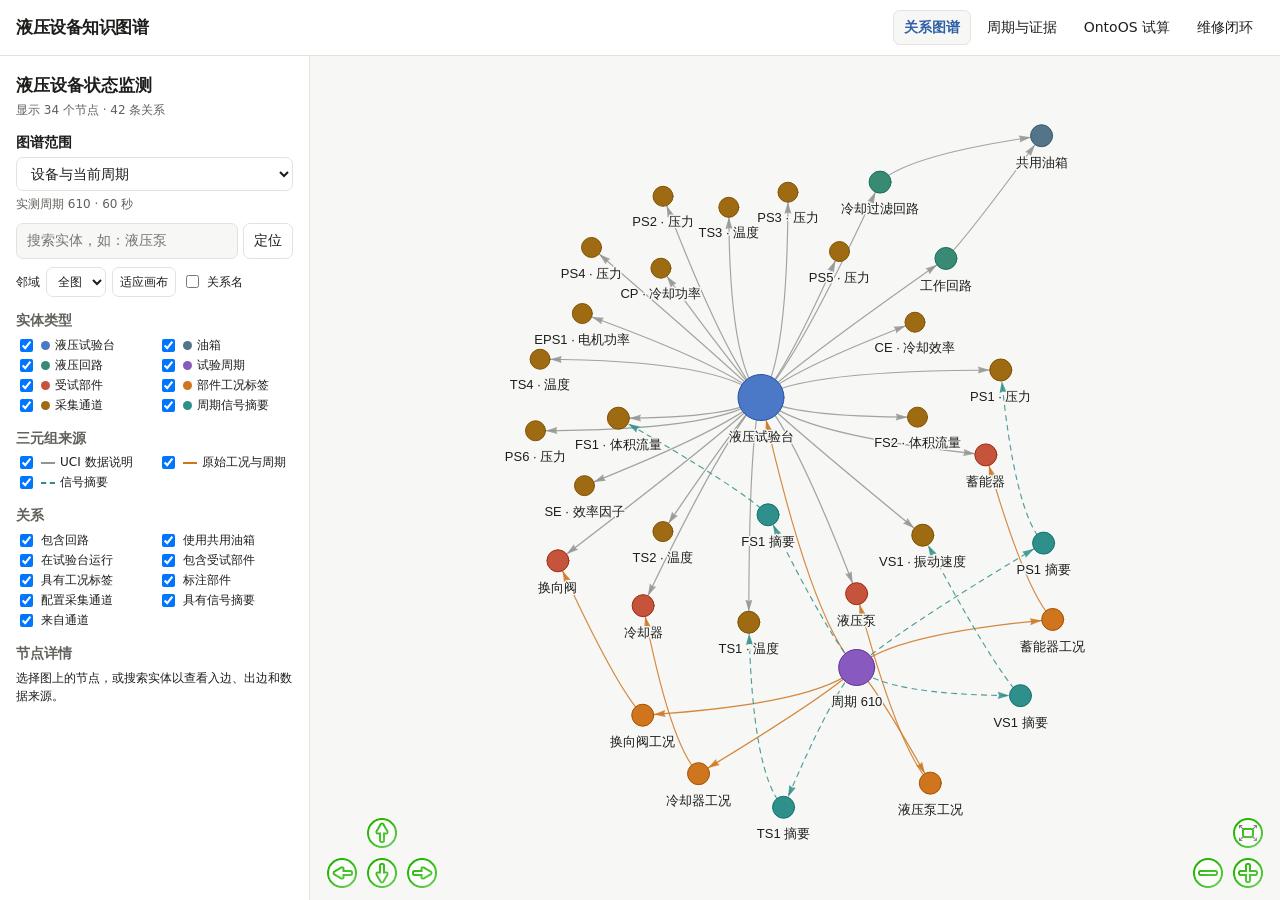
==== commit 84d5d0ae: "Add industrial hydraulic maintenance replay pilot" ====
--- a/visualization/index.html
+++ b/visualization/index.html
@@ -11,6 +11,9 @@
 <script defer src="app.js"></script>
 <script defer src="graph.js"></script>
 <script defer src="sandbox.js"></script>
+<script defer src="pilot-data.js"></script>
+<script defer src="pilot-flow.js"></script>
+<script defer src="pilot.js"></script>
 </head>
 <body>
 <header class="app-header">
@@ -19,6 +22,7 @@
     <button id="tab-graph" aria-pressed="true" aria-controls="panel-graph">关系图谱</button>
     <button id="tab-evidence" aria-pressed="false" aria-controls="panel-evidence">周期与证据</button>
     <button id="tab-sandbox" aria-pressed="false" aria-controls="panel-sandbox">OntoOS 试算</button>
+    <button id="tab-pilot" aria-pressed="false" aria-controls="panel-pilot">维修闭环</button>
   </nav>
 </header>
 <main>
@@ -121,6 +125,38 @@
     <ul id="sandbox-rules"></ul>
   </details>
 </section>
+<section id="panel-pilot" class="content pilot" aria-labelledby="tab-pilot" hidden>
+  <h2>液压站维修闭环</h2>
+  <p class="muted">UCI 周期及信号为实测。工厂、设备编号、告警时间、人员和工单均为回放样例。本机操作仅用于演示。</p>
+  <p id="pilot-hierarchy"></p>
+  <label class="field pilot-case">回放案例<select id="pilot-case"></select></label>
+  <div class="plan-grid">
+    <article class="panel">
+      <h3>设备与异常证据</h3>
+      <dl id="pilot-facts" class="pilot-facts"></dl>
+      <button id="pilot-uci" type="button">查看对应 UCI 周期</button>
+    </article>
+    <article class="panel">
+      <h3>工单状态</h3>
+      <p id="pilot-stage" aria-live="polite"></p>
+      <p id="pilot-rule" class="muted small"></p>
+      <div id="pilot-actions" class="sandbox-controls"></div>
+      <p id="pilot-message" role="alert"></p>
+      <h4>处理记录</h4>
+      <p id="pilot-log-empty" class="muted">尚无人工处理记录。</p>
+      <ol id="pilot-log" class="pilot-log"></ol>
+    </article>
+  </div>
+  <details class="panel">
+    <summary>近七天已结案查询基准</summary>
+    <p id="pilot-window-end" class="muted small"></p>
+    <p class="muted small">这里显示仓库中已结案样例的 SPARQL 结果。本机回放记录保存在当前浏览器。</p>
+    <table class="table" aria-label="已结案样例">
+      <thead><tr><th scope="col">资产</th><th scope="col">测点</th><th scope="col">故障周期</th><th scope="col">工单</th><th scope="col">复测周期</th><th scope="col">结果</th></tr></thead>
+      <tbody id="pilot-history"></tbody>
+    </table>
+  </details>
+</section>
 </main>
 <script type="application/json" id="hyd447-data">{"classes":{"HydraulicRig":["液压试验台","包含工作回路、冷却过滤回路和受试部件的实验设备。"],"HydraulicCircuit":["液压回路","试验台的工作回路或冷却过滤回路。"],"OilTank":["油箱","连接两个回路的共用油箱。"],"Component":["受试部件","公开数据中具备周期级状态标签的四种部件。"],"Channel":["采集通道","数据集定义的测量或计算通道，保留采样率和物理量。"],"TestCycle":["试验周期","原压缩包中按行对齐的一次 60 秒负载循环。"],"ConditionAssessment":["部件工况标签","原始 profile.txt 对某一试验周期、某一部件的工况标注。"],"SignalSummary":["周期信号摘要","从一个周期和一个通道的原始采样值计算的均值、最小值和最大值。"]},"relations":{"hasCircuit":["包含回路","HydraulicRig","HydraulicCircuit"],"sharesTank":["使用共用油箱","HydraulicCircuit","OilTank"],"hasComponent":["包含受试部件","HydraulicRig","Component"],"hasChannel":["配置采集通道","HydraulicRig","Channel"],"onRig":["在试验台运行","TestCycle","HydraulicRig"],"hasAssessment":["具有工况标签","TestCycle","ConditionAssessment"],"forComponent":["标注部件","ConditionAssessment","Component"],"hasSummary":["具有信号摘要","TestCycle","SignalSummary"],"fromChannel":["来自通道","SignalSummary","Channel"]},"components":[["Cooler","冷却器","%",{"3":"接近失效","20":"效率下降","100":"满效率"}],["Valve","换向阀","%",{"100":"最佳切换","90":"轻度滞后","80":"严重滞后","73":"接近失效"}],["Pump","液压泵","等级",{"0":"无内泄漏","1":"轻度内泄漏","2":"严重内泄漏"}],["Accumulator","蓄能器","bar",{"130":"最佳压力","115":"轻度降低","100":"明显降低","90":"接近失效"}]],"channels":{"PS1":["压力","bar",100,false],"FS1":["体积流量","L/min",10,false],"TS1":["温度","°C",1,false],"VS1":["振动速度","mm/s",1,false]},"channelMetadata":{"PS1":["压力","bar",100,false],"PS2":["压力","bar",100,false],"PS3":["压力","bar",100,false],"PS4":["压力","bar",100,false],"PS5":["压力","bar",100,false],"PS6":["压力","bar",100,false],"EPS1":["电机功率","W",100,false],"FS1":["体积流量","L/min",10,false],"FS2":["体积流量","L/min",10,false],"TS1":["温度","°C",1,false],"TS2":["温度","°C",1,false],"TS3":["温度","°C",1,false],"TS4":["温度","°C",1,false],"VS1":["振动速度","mm/s",1,false],"CE":["冷却效率","%",1,true],"CP":["冷却功率","kW",1,true],"SE":["效率因子","%",1,null]},"profiles":[[3,100,0,130,1],[3,100,0,130,1],[3,100,0,130,1],[3,100,0,130,1],[3,100,0,130,1],[3,100,0,130,1],[3,100,0,130,1],[3,100,0,130,1],[3,100,0,130,1],[3,100,0,130,1],[3,100,0,130,1],[3,100,0,130,1],[3,100,0,130,1],[3,100,0,130,1],[3,100,0,130,1],[3,100,0,130,1],[3,100,0,130,1],[3,100,0,130,1],[3,100,0,130,1],[3,100,0,130,1],[3,100,0,130,1],[3,100,0,130,1],[3,100,0,130,1],[3,100,0,130,1],[3,100,0,130,1],[3,100,0,130,1],[3,100,0,130,1],[3,100,0,130,1],[3,100,0,130,1],[3,100,0,130,1],[3,100,0,130,1],[3,100,0,130,1],[3,100,0,130,1],[3,100,0,130,1],[3,100,0,130,1],[3,100,0,130,1],[3,100,0,130,1],[3,100,0,130,1],[3,100,0,130,1],[3,100,0,130,1],[3,100,0,130,1],[3,100,0,130,1],[3,100,0,130,1],[3,100,0,130,1],[3,100,0,130,1],[3,100,0,130,1],[3,100,0,130,1],[3,100,0,130,1],[3,100,0,130,1],[3,100,0,130,1],[3,100,0,130,1],[3,100,0,130,1],[3,100,0,130,1],[3,100,0,130,1],[3,100,0,130,1],[3,100,0,130,1],[3,100,0,130,1],[3,100,0,130,1],[3,100,0,130,1],[3,100,0,130,1],[3,100,0,130,1],[3,100,0,130,1],[3,100,0,130,1],[3,100,0,130,1],[3,100,0,130,1],[3,100,0,130,1],[3,100,0,130,1],[3,100,0,130,1],[3,100,0,130,1],[3,100,0,130,1],[3,100,0,130,1],[3,100,0,130,1],[3,100,0,130,1],[3,100,0,130,1],[3,100,0,130,1],[3,100,0,130,1],[3,100,0,130,1],[3,100,0,130,1],[3,100,0,130,1],[3,100,0,130,1],[3,100,0,130,1],[3,100,0,130,1],[3,100,0,130,1],[3,100,0,130,1],[3,100,0,130,1],[3,100,0,130,1],[3,100,0,130,1],[3,100,0,130,1],[3,100,0,130,1],[3,100,0,130,1],[3,100,0,130,1],[3,100,0,130,1],[3,100,0,130,1],[3,100,0,130,1],[3,100,0,130,1],[3,100,0,130,1],[3,100,0,130,1],[3,100,0,130,1],[3,100,0,130,1],[3,100,0,130,1],[3,100,0,130,1],[3,100,0,130,1],[3,100,0,130,1],[3,100,0,130,1],[3,100,0,130,1],[3,100,0,130,1],[3,100,0,130,1],[3,100,0,130,1],[3,100,0,130,1],[3,100,0,130,1],[3,100,0,130,1],[3,100,0,130,1],[3,100,0,130,1],[3,100,0,130,1],[3,100,0,130,1],[3,100,0,130,1],[3,100,0,130,1],[3,100,0,130,1],[3,100,0,130,1],[3,100,0,130,1],[3,100,0,130,1],[3,100,0,130,1],[3,100,0,130,1],[3,100,0,130,1],[3,100,0,130,1],[3,100,0,130,1],[3,100,0,130,1],[3,100,0,130,1],[3,100,0,130,1],[3,100,0,130,1],[3,100,0,130,1],[3,100,0,130,1],[3,100,0,130,1],[3,100,0,130,1],[3,100,0,130,1],[3,100,0,130,1],[3,100,0,130,1],[3,100,0,130,1],[3,100,0,130,1],[3,100,0,130,1],[3,100,0,130,1],[3,100,0,130,1],[3,100,0,130,1],[3,100,0,130,1],[3,100,0,130,1],[3,100,0,130,1],[3,100,0,130,1],[3,100,0,130,1],[3,100,0,130,1],[3,100,0,130,1],[3,100,0,130,1],[3,100,0,130,1],[3,100,0,130,1],[3,100,0,130,1],[3,100,0,130,1],[3,100,0,130,1],[3,100,0,130,1],[3,100,0,130,1],[3,100,0,130,1],[3,100,0,130,1],[3,100,0,130,1],[3,100,0,130,1],[3,100,0,130,1],[3,100,0,130,1],[3,100,0,130,1],[3,100,0,130,1],[3,100,0,130,1],[3,100,0,130,1],[3,100,0,130,1],[3,100,0,130,1],[3,100,0,130,1],[3,100,0,130,1],[3,100,0,130,1],[3,100,0,130,1],[3,100,0,130,1],[3,100,0,130,1],[3,100,0,130,1],[3,100,0,130,1],[3,100,0,130,1],[3,100,0,130,1],[3,100,0,130,1],[3,100,0,130,1],[3,100,0,130,1],[3,100,0,130,1],[3,100,0,130,1],[3,100,0,130,1],[3,100,0,130,1],[3,100,0,130,1],[3,100,0,130,1],[3,100,0,130,1],[3,100,0,130,1],[3,100,0,130,1],[3,100,0,130,1],[3,100,0,130,1],[3,100,0,130,1],[3,100,0,130,1],[3,100,0,130,1],[3,100,0,130,1],[3,100,0,130,1],[3,100,0,130,1],[3,100,0,130,1],[3,100,0,130,1],[3,100,0,130,1],[3,100,0,130,1],[3,100,0,130,1],[3,100,0,130,1],[3,100,0,130,1],[3,100,0,130,1],[3,100,0,130,1],[3,100,0,130,1],[3,100,2,130,1],[3,73,2,130,0],[3,73,2,130,0],[3,73,2,130,0],[3,73,2,130,0],[3,73,2,130,0],[3,73,2,130,0],[3,73,2,130,0],[3,73,2,130,0],[3,73,2,130,0],[3,73,2,130,0],[3,80,2,130,0],[3,80,2,130,0],[3,80,2,130,0],[3,80,2,130,0],[3,80,2,130,0],[3,80,2,130,0],[3,80,2,130,0],[3,80,2,130,0],[3,80,2,130,0],[3,80,2,130,0],[3,90,2,130,0],[3,90,2,130,0],[3,90,2,130,0],[3,90,2,130,0],[3,90,2,130,0],[3,90,2,130,0],[3,90,2,130,0],[3,90,2,130,0],[3,90,2,130,0],[3,90,2,130,0],[3,100,2,130,0],[3,100,2,130,0],[3,100,2,130,0],[3,100,2,130,0],[3,100,2,130,0],[3,100,2,130,0],[3,100,2,130,0],[3,100,2,130,0],[3,100,2,130,0],[3,100,2,130,0],[3,100,1,130,1],[3,73,1,130,0],[3,73,1,130,0],[3,73,1,130,0],[3,73,1,130,0],[3,73,1,130,0],[3,73,1,130,0],[3,73,1,130,0],[3,73,1,130,0],[3,73,1,130,0],[3,73,1,130,0],[3,80,1,130,0],[3,80,1,130,0],[3,80,1,130,0],[3,80,1,130,0],[3,80,1,130,0],[3,80,1,130,0],[3,80,1,130,0],[3,80,1,130,0],[3,80,1,130,0],[3,80,1,130,0],[3,90,1,130,0],[3,90,1,130,0],[3,90,1,130,0],[3,90,1,130,0],[3,90,1,130,0],[3,90,1,130,0],[3,90,1,130,0],[3,90,1,130,0],[3,90,1,130,0],[3,90,1,130,0],[3,100,1,130,0],[3,100,1,130,0],[3,100,1,130,0],[3,100,1,130,0],[3,100,1,130,0],[3,100,1,130,0],[3,100,1,130,0],[3,100,1,130,0],[3,100,1,130,0],[3,100,1,130,0],[3,100,0,130,1],[3,73,0,130,0],[3,73,0,130,0],[3,73,0,130,0],[3,73,0,130,0],[3,73,0,130,0],[3,73,0,130,0],[3,73,0,130,0],[3,73,0,130,0],[3,73,0,130,0],[3,73,0,130,0],[3,80,0,130,0],[3,80,0,130,0],[3,80,0,130,0],[3,80,0,130,0],[3,80,0,130,0],[3,80,0,130,0],[3,80,0,130,0],[3,80,0,130,0],[3,80,0,130,0],[3,80,0,130,0],[3,90,0,130,0],[3,90,0,130,0],[3,90,0,130,0],[3,90,0,130,0],[3,90,0,130,0],[3,90,0,130,0],[3,90,0,130,0],[3,90,0,130,0],[3,90,0,130,0],[3,90,0,130,0],[3,100,0,130,0],[3,100,0,130,0],[3,100,0,130,0],[3,100,0,130,0],[3,100,0,130,0],[3,100,0,130,0],[3,100,0,130,0],[3,100,0,130,0],[3,100,0,130,0],[3,100,0,130,0],[3,100,0,115,1],[3,100,0,115,1],[3,100,0,115,1],[3,100,0,115,1],[3,100,0,115,1],[3,100,0,115,1],[3,100,0,115,1],[3,100,0,115,1],[3,100,0,115,1],[3,100,0,115,1],[3,100,2,115,1],[3,73,2,115,0],[3,73,2,115,0],[3,73,2,115,0],[3,73,2,115,0],[3,73,2,115,0],[3,73,2,115,0],[3,73,2,115,0],[3,73,2,115,0],[3,73,2,115,0],[3,73,2,115,0],[3,80,2,115,0],[3,80,2,115,0],[3,80,2,115,0],[3,80,2,115,0],[3,80,2,115,0],[3,80,2,115,0],[3,80,2,115,0],[3,80,2,115,0],[3,80,2,115,0],[3,80,2,115,0],[3,90,2,115,0],[3,90,2,115,0],[3,90,2,115,0],[3,90,2,115,0],[3,90,2,115,0],[3,90,2,115,0],[3,90,2,115,0],[3,90,2,115,0],[3,90,2,115,0],[3,90,2,115,0],[3,100,2,115,0],[3,100,2,115,0],[3,100,2,115,0],[3,100,2,115,0],[3,100,2,115,0],[3,100,2,115,0],[3,100,2,115,0],[3,100,2,115,0],[3,100,2,115,0],[3,100,2,115,0],[3,100,1,115,1],[3,73,1,115,0],[3,73,1,115,0],[3,73,1,115,0],[3,73,1,115,0],[3,73,1,115,0],[3,73,1,115,0],[3,73,1,115,0],[3,73,1,115,0],[3,73,1,115,0],[3,73,1,115,0],[3,80,1,115,0],[3,80,1,115,0],[3,80,1,115,0],[3,80,1,115,0],[3,80,1,115,0],[3,80,1,115,0],[3,80,1,115,0],[3,80,1,115,0],[3,80,1,115,0],[3,80,1,115,0],[3,90,1,115,0],[3,90,1,115,0],[3,90,1,115,0],[3,90,1,115,0],[3,90,1,115,0],[3,90,1,115,0],[3,90,1,115,0],[3,90,1,115,0],[3,90,1,115,0],[3,90,1,115,0],[3,100,1,115,0],[3,100,1,115,0],[3,100,1,115,0],[3,100,1,115,0],[3,100,1,115,0],[3,100,1,115,0],[3,100,1,115,0],[3,100,1,115,0],[3,100,1,115,0],[3,100,1,115,0],[3,100,0,115,1],[3,73,0,115,0],[3,73,0,115,0],[3,73,0,115,0],[3,73,0,115,0],[3,73,0,115,0],[3,73,0,115,0],[3,73,0,115,0],[3,73,0,115,0],[3,73,0,115,0],[3,73,0,115,0],[3,80,0,115,0],[3,80,0,115,0],[3,80,0,115,0],[3,80,0,115,0],[3,80,0,115,0],[3,80,0,115,0],[3,80,0,115,0],[3,80,0,115,0],[3,80,0,115,0],[3,80,0,115,0],[3,90,0,115,0],[3,90,0,115,0],[3,90,0,115,0],[3,90,0,115,0],[3,90,0,115,0],[3,90,0,115,0],[3,90,0,115,0],[3,90,0,115,0],[3,90,0,115,0],[3,90,0,115,0],[3,100,0,115,0],[3,100,0,115,0],[3,100,0,115,0],[3,100,0,115,0],[3,100,0,115,0],[3,100,0,115,0],[3,100,0,115,0],[3,100,0,115,0],[3,100,0,115,0],[3,100,0,115,0],[3,100,0,100,1],[3,100,0,100,1],[3,100,0,100,1],[3,100,0,100,1],[3,100,0,100,1],[3,100,0,100,1],[3,100,0,100,1],[3,100,0,100,1],[3,100,0,100,1],[3,100,0,100,1],[3,100,2,100,1],[3,73,2,100,0],[3,73,2,100,0],[3,73,2,100,0],[3,73,2,100,0],[3,73,2,100,0],[3,73,2,100,0],[3,73,2,100,0],[3,73,2,100,0],[3,73,2,100,0],[3,73,2,100,0],[3,80,2,100,0],[3,80,2,100,0],[3,80,2,100,0],[3,80,2,100,0],[3,80,2,100,0],[3,80,2,100,0],[3,80,2,100,0],[3,80,2,100,0],[3,80,2,100,0],[3,80,2,100,0],[3,90,2,100,0],[3,90,2,100,0],[3,90,2,100,0],[3,90,2,100,0],[3,90,2,100,0],[3,90,2,100,0],[3,90,2,100,0],[3,90,2,100,0],[3,90,2,100,0],[3,90,2,100,0],[3,100,2,100,0],[3,100,2,100,0],[3,100,2,100,0],[3,100,2,100,0],[3,100,2,100,0],[3,100,2,100,0],[3,100,2,100,0],[3,100,2,100,0],[3,100,2,100,0],[3,100,2,100,0],[3,100,1,100,1],[3,73,1,100,0],[3,73,1,100,0],[3,73,1,100,0],[3,73,1,100,0],[3,73,1,100,0],[3,73,1,100,0],[3,73,1,100,0],[3,73,1,100,0],[3,73,1,100,0],[3,73,1,100,0],[3,80,1,100,0],[3,80,1,100,0],[3,80,1,100,0],[3,80,1,100,0],[3,80,1,100,0],[3,80,1,100,0],[3,80,1,100,0],[3,80,1,100,0],[3,80,1,100,0],[3,80,1,100,0],[3,90,1,100,0],[3,90,1,100,0],[3,90,1,100,0],[3,90,1,100,0],[3,90,1,100,0],[3,90,1,100,0],[3,90,1,100,0],[3,90,1,100,0],[3,90,1,100,0],[3,90,1,100,0],[3,100,1,100,0],[3,100,1,100,0],[3,100,1,100,0],[3,100,1,100,0],[3,100,1,100,0],[3,100,1,100,0],[3,100,1,100,0],[3,100,1,100,0],[3,100,1,100,0],[3,100,1,100,0],[3,100,0,100,1],[3,73,0,100,0],[3,73,0,100,0],[3,73,0,100,0],[3,73,0,100,0],[3,73,0,100,0],[3,73,0,100,0],[3,73,0,100,0],[3,73,0,100,0],[3,73,0,100,0],[3,73,0,100,0],[3,80,0,100,0],[3,80,0,100,0],[3,80,0,100,0],[3,80,0,100,0],[3,80,0,100,0],[3,80,0,100,0],[3,80,0,100,0],[3,80,0,100,0],[3,80,0,100,0],[3,80,0,100,0],[3,90,0,100,0],[3,90,0,100,0],[3,90,0,100,0],[3,90,0,100,0],[3,90,0,100,0],[3,90,0,100,0],[3,90,0,100,0],[3,90,0,100,0],[3,90,0,100,0],[3,90,0,100,0],[3,100,0,100,0],[3,100,0,100,0],[3,100,0,100,0],[3,100,0,100,0],[3,100,0,100,0],[3,100,0,100,0],[3,100,0,100,0],[3,100,0,100,0],[3,100,0,100,0],[3,100,0,100,0],[3,100,0,90,1],[3,100,0,90,1],[3,100,0,90,1],[3,100,0,90,1],[3,100,0,90,1],[3,100,0,90,1],[3,100,0,90,1],[3,100,0,90,1],[3,100,0,90,1],[3,100,0,90,1],[3,100,2,90,1],[3,73,2,90,0],[3,73,2,90,0],[3,73,2,90,0],[3,73,2,90,0],[3,73,2,90,0],[3,73,2,90,0],[3,73,2,90,0],[3,73,2,90,0],[3,73,2,90,0],[3,73,2,90,0],[3,80,2,90,0],[3,80,2,90,0],[3,80,2,90,0],[3,80,2,90,0],[3,80,2,90,0],[3,80,2,90,0],[3,80,2,90,0],[3,80,2,90,0],[3,80,2,90,0],[3,80,2,90,0],[3,90,2,90,0],[3,90,2,90,0],[3,90,2,90,0],[3,90,2,90,0],[3,90,2,90,0],[3,90,2,90,0],[3,90,2,90,0],[3,90,2,90,0],[3,90,2,90,0],[3,90,2,90,0],[3,100,2,90,0],[3,100,2,90,0],[3,100,2,90,0],[3,100,2,90,0],[3,100,2,90,0],[3,100,2,90,0],[3,100,2,90,0],[3,100,2,90,0],[3,100,2,90,0],[3,100,2,90,0],[3,100,1,90,1],[3,73,1,90,0],[3,73,1,90,0],[3,73,1,90,0],[3,73,1,90,0],[3,73,1,90,0],[3,73,1,90,0],[3,73,1,90,0],[3,73,1,90,0],[3,73,1,90,0],[3,73,1,90,0],[3,80,1,90,0],[3,80,1,90,0],[3,80,1,90,0],[3,80,1,90,0],[3,80,1,90,0],[3,80,1,90,0],[3,80,1,90,0],[3,80,1,90,0],[3,80,1,90,0],[3,80,1,90,0],[3,90,1,90,0],[3,90,1,90,0],[3,90,1,90,0],[3,90,1,90,0],[3,90,1,90,0],[3,90,1,90,0],[3,90,1,90,0],[3,90,1,90,0],[3,90,1,90,0],[3,90,1,90,0],[3,100,1,90,0],[3,100,1,90,0],[3,100,1,90,0],[3,100,1,90,0],[3,100,1,90,0],[3,100,1,90,0],[3,100,1,90,0],[3,100,1,90,0],[3,100,1,90,0],[3,100,1,90,0],[3,100,0,90,1],[3,73,0,90,0],[3,73,0,90,0],[3,73,0,90,0],[3,73,0,90,0],[3,73,0,90,0],[3,73,0,90,0],[3,73,0,90,0],[3,73,0,90,0],[3,73,0,90,0],[3,73,0,90,0],[3,80,0,90,0],[3,80,0,90,0],[3,80,0,90,0],[3,80,0,90,0],[3,80,0,90,0],[3,80,0,90,0],[3,80,0,90,0],[3,80,0,90,0],[3,80,0,90,0],[3,80,0,90,0],[3,90,0,90,0],[3,90,0,90,0],[3,90,0,90,0],[3,90,0,90,0],[3,90,0,90,0],[3,90,0,90,0],[3,90,0,90,0],[3,90,0,90,0],[3,90,0,90,0],[3,90,0,90,0],[3,100,0,90,0],[3,100,0,90,0],[3,100,0,90,0],[3,100,0,90,0],[3,100,0,90,0],[3,100,0,90,0],[3,100,0,90,0],[3,100,0,90,0],[3,100,0,90,0],[3,100,0,90,0],[20,100,0,90,1],[20,100,0,90,1],[20,100,0,90,1],[20,100,0,90,1],[20,100,0,90,1],[20,100,0,90,1],[20,100,0,90,1],[20,100,0,90,1],[20,100,0,90,1],[20,100,0,90,1],[20,100,0,90,1],[20,100,0,90,1],[20,100,0,90,1],[20,100,0,90,1],[20,100,0,90,1],[20,100,0,90,1],[20,100,0,90,1],[20,100,0,90,1],[20,100,0,90,1],[20,100,0,90,1],[20,100,0,90,1],[20,100,0,90,1],[20,100,0,90,1],[20,100,0,90,1],[20,100,0,90,1],[20,100,0,90,1],[20,100,0,90,1],[20,100,0,90,1],[20,100,0,90,1],[20,100,0,90,1],[20,100,0,90,1],[20,100,0,90,1],[20,100,0,90,1],[20,100,0,90,1],[20,100,0,90,1],[20,100,0,90,1],[20,100,0,90,1],[20,100,0,90,1],[20,100,0,90,1],[20,100,0,90,1],[20,100,0,90,1],[20,100,0,90,1],[20,100,0,90,1],[20,100,0,90,1],[20,100,0,90,1],[20,100,0,90,1],[20,100,0,90,1],[20,100,0,90,1],[20,100,0,90,1],[20,100,0,90,1],[20,100,0,90,1],[20,100,0,90,1],[20,100,0,90,1],[20,100,0,90,1],[20,100,0,90,1],[20,100,0,90,1],[20,100,0,90,1],[20,100,0,90,1],[20,100,0,90,1],[20,100,0,90,1],[20,100,0,90,1],[20,100,0,90,1],[20,100,0,90,1],[20,100,0,90,1],[20,100,0,90,1],[20,100,0,90,1],[20,100,0,90,1],[20,100,0,90,1],[20,100,0,90,1],[20,100,0,90,1],[20,100,0,90,1],[20,100,0,90,1],[20,100,0,90,1],[20,100,0,90,1],[20,100,0,90,1],[20,100,0,90,1],[20,100,0,90,1],[20,100,0,90,1],[20,100,0,90,1],[20,100,0,90,1],[20,100,0,90,1],[20,100,0,90,1],[20,100,0,90,1],[20,100,0,90,1],[20,100,0,90,1],[20,100,0,90,1],[20,100,0,90,1],[20,100,0,90,1],[20,100,0,90,1],[20,100,0,90,1],[20,100,0,90,1],[20,100,0,90,1],[20,100,0,90,1],[20,100,0,90,1],[20,100,0,90,1],[20,100,0,90,1],[20,100,0,90,1],[20,100,0,90,1],[20,100,0,90,1],[20,100,0,90,1],[20,100,0,90,1],[20,100,0,90,1],[20,100,0,90,1],[20,100,0,90,1],[20,100,0,90,1],[20,100,0,90,1],[20,100,0,90,1],[20,100,0,90,1],[20,100,0,90,1],[20,100,0,90,1],[20,100,0,90,1],[20,100,0,90,1],[20,100,0,90,1],[20,100,0,90,1],[20,100,0,90,1],[20,100,0,90,1],[20,100,0,90,1],[20,100,0,90,1],[20,100,0,90,1],[20,100,0,90,1],[20,100,0,90,1],[20,100,0,90,1],[20,100,0,90,1],[20,100,0,90,1],[20,100,0,90,1],[20,100,0,90,1],[20,100,0,90,1],[20,100,0,90,1],[20,100,0,90,1],[20,100,0,90,1],[20,100,0,90,1],[20,100,0,90,1],[20,100,0,90,1],[20,100,0,90,1],[20,100,0,90,1],[20,100,0,90,1],[20,100,0,90,1],[20,100,0,90,1],[20,100,0,90,1],[20,100,0,90,1],[20,100,0,90,1],[20,100,0,90,1],[20,100,0,90,1],[20,100,0,90,1],[20,100,0,90,1],[20,100,0,90,1],[20,100,0,90,1],[20,100,0,90,1],[20,100,0,90,1],[20,100,0,90,1],[20,100,0,90,1],[20,100,0,90,1],[20,100,0,90,1],[20,100,0,90,1],[20,100,0,90,1],[20,100,0,90,1],[20,100,0,90,1],[20,100,0,90,1],[20,100,0,90,1],[20,100,0,90,1],[20,100,0,90,1],[20,100,0,90,1],[20,100,0,90,1],[20,100,0,90,1],[20,100,0,90,1],[20,100,0,90,1],[20,100,0,90,1],[20,100,0,90,1],[20,100,0,90,1],[20,100,0,90,1],[20,100,0,90,1],[20,100,0,90,1],[20,100,0,90,1],[20,100,0,90,1],[20,100,0,90,1],[20,100,0,90,1],[20,100,0,90,1],[20,100,0,90,1],[20,100,0,90,1],[20,100,0,90,1],[20,100,0,90,1],[20,100,0,90,1],[20,100,0,90,1],[20,100,0,90,1],[20,100,0,90,1],[20,100,0,90,1],[20,100,0,90,1],[20,100,0,90,1],[20,100,0,90,1],[20,100,0,90,1],[20,100,0,90,1],[20,100,0,90,1],[20,100,0,90,1],[20,100,0,90,1],[20,100,0,90,1],[20,100,0,90,1],[20,100,0,90,1],[20,100,0,90,1],[20,100,0,90,1],[20,100,0,90,1],[20,100,0,130,1],[20,100,0,130,1],[20,100,0,130,1],[20,100,0,130,1],[20,100,0,130,1],[20,100,0,130,1],[20,100,0,130,1],[20,100,0,130,1],[20,100,0,130,1],[20,100,0,130,1],[20,100,2,130,1],[20,73,2,130,0],[20,73,2,130,0],[20,73,2,130,0],[20,73,2,130,0],[20,73,2,130,0],[20,73,2,130,0],[20,73,2,130,0],[20,73,2,130,0],[20,73,2,130,0],[20,73,2,130,0],[20,80,2,130,0],[20,80,2,130,0],[20,80,2,130,0],[20,80,2,130,0],[20,80,2,130,0],[20,80,2,130,0],[20,80,2,130,0],[20,80,2,130,0],[20,80,2,130,0],[20,80,2,130,0],[20,90,2,130,0],[20,90,2,130,0],[20,90,2,130,0],[20,90,2,130,0],[20,90,2,130,0],[20,90,2,130,0],[20,90,2,130,0],[20,90,2,130,0],[20,90,2,130,0],[20,90,2,130,0],[20,100,2,130,0],[20,100,2,130,0],[20,100,2,130,0],[20,100,2,130,0],[20,100,2,130,0],[20,100,2,130,0],[20,100,2,130,0],[20,100,2,130,0],[20,100,2,130,0],[20,100,2,130,0],[20,100,1,130,1],[20,73,1,130,0],[20,73,1,130,0],[20,73,1,130,0],[20,73,1,130,0],[20,73,1,130,0],[20,73,1,130,0],[20,73,1,130,0],[20,73,1,130,0],[20,73,1,130,0],[20,73,1,130,0],[20,80,1,130,0],[20,80,1,130,0],[20,80,1,130,0],[20,80,1,130,0],[20,80,1,130,0],[20,80,1,130,0],[20,80,1,130,0],[20,80,1,130,0],[20,80,1,130,0],[20,80,1,130,0],[20,90,1,130,0],[20,90,1,130,0],[20,90,1,130,0],[20,90,1,130,0],[20,90,1,130,0],[20,90,1,130,0],[20,90,1,130,0],[20,90,1,130,0],[20,90,1,130,0],[20,90,1,130,0],[20,100,1,130,0],[20,100,1,130,0],[20,100,1,130,0],[20,100,1,130,0],[20,100,1,130,0],[20,100,1,130,0],[20,100,1,130,0],[20,100,1,130,0],[20,100,1,130,0],[20,100,1,130,0],[20,100,0,130,1],[20,73,0,130,0],[20,73,0,130,0],[20,73,0,130,0],[20,73,0,130,0],[20,73,0,130,0],[20,73,0,130,0],[20,73,0,130,0],[20,73,0,130,0],[20,73,0,130,0],[20,73,0,130,0],[20,80,0,130,0],[20,80,0,130,0],[20,80,0,130,0],[20,80,0,130,0],[20,80,0,130,0],[20,80,0,130,0],[20,80,0,130,0],[20,80,0,130,0],[20,80,0,130,0],[20,80,0,130,0],[20,90,0,130,0],[20,90,0,130,0],[20,90,0,130,0],[20,90,0,130,0],[20,90,0,130,0],[20,90,0,130,0],[20,90,0,130,0],[20,90,0,130,0],[20,90,0,130,0],[20,90,0,130,0],[20,100,0,130,0],[20,100,0,130,0],[20,100,0,130,0],[20,100,0,130,0],[20,100,0,130,0],[20,100,0,130,0],[20,100,0,130,0],[20,100,0,130,0],[20,100,0,130,0],[20,100,0,130,0],[20,100,0,115,1],[20,100,0,115,1],[20,100,0,115,1],[20,100,0,115,1],[20,100,0,115,1],[20,100,0,115,1],[20,100,0,115,1],[20,100,0,115,1],[20,100,0,115,1],[20,100,0,115,1],[20,100,2,115,1],[20,73,2,115,0],[20,73,2,115,0],[20,73,2,115,0],[20,73,2,115,0],[20,73,2,115,0],[20,73,2,115,0],[20,73,2,115,0],[20,73,2,115,0],[20,73,2,115,0],[20,73,2,115,0],[20,80,2,115,0],[20,80,2,115,0],[20,80,2,115,0],[20,80,2,115,0],[20,80,2,115,0],[20,80,2,115,0],[20,80,2,115,0],[20,80,2,115,0],[20,80,2,115,0],[20,80,2,115,0],[20,90,2,115,0],[20,90,2,115,0],[20,90,2,115,0],[20,90,2,115,0],[20,90,2,115,0],[20,90,2,115,0],[20,90,2,115,0],[20,90,2,115,0],[20,90,2,115,0],[20,90,2,115,0],[20,100,2,115,0],[20,100,2,115,0],[20,100,2,115,0],[20,100,2,115,0],[20,100,2,115,0],[20,100,2,115,0],[20,100,2,115,0],[20,100,2,115,0],[20,100,2,115,0],[20,100,2,115,0],[20,100,1,115,1],[20,73,1,115,0],[20,73,1,115,0],[20,73,1,115,0],[20,73,1,115,0],[20,73,1,115,0],[20,73,1,115,0],[20,73,1,115,0],[20,73,1,115,0],[20,73,1,115,0],[20,73,1,115,0],[20,80,1,115,0],[20,80,1,115,0],[20,80,1,115,0],[20,80,1,115,0],[20,80,1,115,0],[20,80,1,115,0],[20,80,1,115,0],[20,80,1,115,0],[20,80,1,115,0],[20,80,1,115,0],[20,90,1,115,0],[20,90,1,115,0],[20,90,1,115,0],[20,90,1,115,0],[20,90,1,115,0],[20,90,1,115,0],[20,90,1,115,0],[20,90,1,115,0],[20,90,1,115,0],[20,90,1,115,0],[20,100,1,115,0],[20,100,1,115,0],[20,100,1,115,0],[20,100,1,115,0],[20,100,1,115,0],[20,100,1,115,0],[20,100,1,115,0],[20,100,1,115,0],[20,100,1,115,0],[20,100,1,115,0],[20,100,0,115,1],[20,73,0,115,0],[20,73,0,115,0],[20,73,0,115,0],[20,73,0,115,0],[20,73,0,115,0],[20,73,0,115,0],[20,73,0,115,0],[20,73,0,115,0],[20,73,0,115,0],[20,73,0,115,0],[20,80,0,115,0],[20,80,0,115,0],[20,80,0,115,0],[20,80,0,115,0],[20,80,0,115,0],[20,80,0,115,0],[20,80,0,115,0],[20,80,0,115,0],[20,80,0,115,0],[20,80,0,115,0],[20,90,0,115,0],[20,90,0,115,0],[20,90,0,115,0],[20,90,0,115,0],[20,90,0,115,0],[20,90,0,115,0],[20,90,0,115,0],[20,90,0,115,0],[20,90,0,115,0],[20,90,0,115,0],[20,100,0,115,0],[20,100,0,115,0],[20,100,0,115,0],[20,100,0,115,0],[20,100,0,115,0],[20,100,0,115,0],[20,100,0,115,0],[20,100,0,115,0],[20,100,0,115,0],[20,100,0,115,0],[20,100,0,100,1],[20,100,0,100,1],[20,100,0,100,1],[20,100,0,100,1],[20,100,0,100,1],[20,100,0,100,1],[20,100,0,100,1],[20,100,0,100,1],[20,100,0,100,1],[20,100,0,100,1],[20,100,2,100,1],[20,73,2,100,0],[20,73,2,100,0],[20,73,2,100,0],[20,73,2,100,0],[20,73,2,100,0],[20,73,2,100,0],[20,73,2,100,0],[20,73,2,100,0],[20,73,2,100,0],[20,73,2,100,0],[20,80,2,100,0],[20,80,2,100,0],[20,80,2,100,0],[20,80,2,100,0],[20,80,2,100,0],[20,80,2,100,0],[20,80,2,100,0],[20,80,2,100,0],[20,80,2,100,0],[20,80,2,100,0],[20,90,2,100,0],[20,90,2,100,0],[20,90,2,100,0],[20,90,2,100,0],[20,90,2,100,0],[20,90,2,100,0],[20,90,2,100,0],[20,90,2,100,0],[20,90,2,100,0],[20,90,2,100,0],[20,100,2,100,0],[20,100,2,100,0],[20,100,2,100,0],[20,100,2,100,0],[20,100,2,100,0],[20,100,2,100,0],[20,100,2,100,0],[20,100,2,100,0],[20,100,2,100,0],[20,100,2,100,0],[20,100,1,100,1],[20,73,1,100,0],[20,73,1,100,0],[20,73,1,100,0],[20,73,1,100,0],[20,73,1,100,0],[20,73,1,100,0],[20,73,1,100,0],[20,73,1,100,0],[20,73,1,100,0],[20,73,1,100,0],[20,80,1,100,0],[20,80,1,100,0],[20,80,1,100,0],[20,80,1,100,0],[20,80,1,100,0],[20,80,1,100,0],[20,80,1,100,0],[20,80,1,100,0],[20,80,1,100,0],[20,80,1,100,0],[20,90,1,100,0],[20,90,1,100,0],[20,90,1,100,0],[20,90,1,100,0],[20,90,1,100,0],[20,90,1,100,0],[20,90,1,100,0],[20,90,1,100,0],[20,90,1,100,0],[20,90,1,100,0],[20,100,1,100,0],[20,100,1,100,0],[20,100,1,100,0],[20,100,1,100,0],[20,100,1,100,0],[20,100,1,100,0],[20,100,1,100,0],[20,100,1,100,0],[20,100,1,100,0],[20,100,1,100,0],[20,100,0,100,1],[20,73,0,100,0],[20,73,0,100,0],[20,73,0,100,0],[20,73,0,100,0],[20,73,0,100,0],[20,73,0,100,0],[20,73,0,100,0],[20,73,0,100,0],[20,73,0,100,0],[20,73,0,100,0],[20,80,0,100,0],[20,80,0,100,0],[20,80,0,100,0],[20,80,0,100,0],[20,80,0,100,0],[20,80,0,100,0],[20,80,0,100,0],[20,80,0,100,0],[20,80,0,100,0],[20,80,0,100,0],[20,90,0,100,0],[20,90,0,100,0],[20,90,0,100,0],[20,90,0,100,0],[20,90,0,100,0],[20,90,0,100,0],[20,90,0,100,0],[20,90,0,100,0],[20,90,0,100,0],[20,90,0,100,0],[20,100,0,100,0],[20,100,0,100,0],[20,100,0,100,0],[20,100,0,100,0],[20,100,0,100,0],[20,100,0,100,0],[20,100,0,100,0],[20,100,0,100,0],[20,100,0,100,0],[20,100,0,100,0],[20,100,0,90,1],[20,100,0,90,1],[20,100,0,90,1],[20,100,0,90,1],[20,100,0,90,1],[20,100,0,90,1],[20,100,0,90,1],[20,100,0,90,1],[20,100,0,90,1],[20,100,0,90,1],[20,100,2,90,1],[20,73,2,90,0],[20,73,2,90,0],[20,73,2,90,0],[20,73,2,90,0],[20,73,2,90,0],[20,73,2,90,0],[20,73,2,90,0],[20,73,2,90,0],[20,73,2,90,0],[20,73,2,90,0],[20,80,2,90,0],[20,80,2,90,0],[20,80,2,90,0],[20,80,2,90,0],[20,80,2,90,0],[20,80,2,90,0],[20,80,2,90,0],[20,80,2,90,0],[20,80,2,90,0],[20,80,2,90,0],[20,90,2,90,0],[20,90,2,90,0],[20,90,2,90,0],[20,90,2,90,0],[20,90,2,90,0],[20,90,2,90,0],[20,90,2,90,0],[20,90,2,90,0],[20,90,2,90,0],[20,90,2,90,0],[20,100,2,90,0],[20,100,2,90,0],[20,100,2,90,0],[20,100,2,90,0],[20,100,2,90,0],[20,100,2,90,0],[20,100,2,90,0],[20,100,2,90,0],[20,100,2,90,0],[20,100,2,90,0],[20,100,1,90,1],[20,73,1,90,0],[20,73,1,90,0],[20,73,1,90,0],[20,73,1,90,0],[20,73,1,90,0],[20,73,1,90,0],[20,73,1,90,0],[20,73,1,90,0],[20,73,1,90,0],[20,73,1,90,0],[20,80,1,90,0],[20,80,1,90,0],[20,80,1,90,0],[20,80,1,90,0],[20,80,1,90,0],[20,80,1,90,0],[20,80,1,90,0],[20,80,1,90,0],[20,80,1,90,0],[20,80,1,90,0],[20,90,1,90,0],[20,90,1,90,0],[20,90,1,90,0],[20,90,1,90,0],[20,90,1,90,0],[20,90,1,90,0],[20,90,1,90,0],[20,90,1,90,0],[20,90,1,90,0],[20,90,1,90,0],[20,100,1,90,0],[20,100,1,90,0],[20,100,1,90,0],[20,100,1,90,0],[20,100,1,90,0],[20,100,1,90,0],[20,100,1,90,0],[20,100,1,90,0],[20,100,1,90,0],[20,100,1,90,0],[20,100,0,90,1],[20,73,0,90,0],[20,73,0,90,0],[20,73,0,90,0],[20,73,0,90,0],[20,73,0,90,0],[20,73,0,90,0],[20,73,0,90,0],[20,73,0,90,0],[20,73,0,90,0],[20,73,0,90,0],[20,80,0,90,0],[20,80,0,90,0],[20,80,0,90,0],[20,80,0,90,0],[20,80,0,90,0],[20,80,0,90,0],[20,80,0,90,0],[20,80,0,90,0],[20,80,0,90,0],[20,80,0,90,0],[20,90,0,90,0],[20,90,0,90,0],[20,90,0,90,0],[20,90,0,90,0],[20,90,0,90,0],[20,90,0,90,0],[20,90,0,90,0],[20,90,0,90,0],[20,90,0,90,0],[20,90,0,90,0],[20,100,0,90,0],[20,100,0,90,0],[20,100,0,90,0],[20,100,0,90,0],[20,100,0,90,0],[20,100,0,90,0],[20,100,0,90,0],[20,100,0,90,0],[20,100,0,90,0],[20,100,0,90,0],[100,100,0,90,1],[100,100,0,90,1],[100,100,0,90,1],[100,100,0,90,1],[100,100,0,90,1],[100,100,0,90,1],[100,100,0,90,1],[100,100,0,90,1],[100,100,0,90,1],[100,100,0,90,1],[100,100,0,90,1],[100,100,0,90,1],[100,100,0,90,1],[100,100,0,90,1],[100,100,0,90,1],[100,100,0,90,1],[100,100,0,90,1],[100,100,0,90,1],[100,100,0,90,1],[100,100,0,90,1],[100,100,0,90,1],[100,100,0,90,1],[100,100,0,90,1],[100,100,0,90,1],[100,100,0,90,1],[100,100,0,90,1],[100,100,0,90,1],[100,100,0,90,1],[100,100,0,90,1],[100,100,0,90,1],[100,100,0,90,1],[100,100,0,90,1],[100,100,0,90,1],[100,100,0,90,1],[100,100,0,90,1],[100,100,0,90,1],[100,100,0,90,1],[100,100,0,90,1],[100,100,0,90,1],[100,100,0,90,1],[100,100,0,90,1],[100,100,0,90,1],[100,100,0,90,1],[100,100,0,90,1],[100,100,0,90,1],[100,100,0,90,1],[100,100,0,90,1],[100,100,0,90,1],[100,100,0,90,1],[100,100,0,90,1],[100,100,0,90,1],[100,100,0,90,1],[100,100,0,90,1],[100,100,0,90,1],[100,100,0,90,1],[100,100,0,90,1],[100,100,0,90,1],[100,100,0,90,1],[100,100,0,90,1],[100,100,0,90,1],[100,100,0,90,1],[100,100,0,90,1],[100,100,0,90,1],[100,100,0,90,1],[100,100,0,90,1],[100,100,0,90,1],[100,100,0,90,1],[100,100,0,90,1],[100,100,0,90,1],[100,100,0,90,1],[100,100,0,90,1],[100,100,0,90,1],[100,100,0,90,1],[100,100,0,90,1],[100,100,0,90,1],[100,100,0,90,1],[100,100,0,90,1],[100,100,0,90,1],[100,100,0,90,1],[100,100,0,90,1],[100,100,0,90,1],[100,100,0,90,1],[100,100,0,90,1],[100,100,0,90,1],[100,100,0,90,1],[100,100,0,90,1],[100,100,0,90,1],[100,100,0,90,1],[100,100,0,90,1],[100,100,0,90,1],[100,100,0,90,1],[100,100,0,90,1],[100,100,0,90,1],[100,100,0,90,1],[100,100,0,90,1],[100,100,0,90,1],[100,100,0,90,1],[100,100,0,90,1],[100,100,0,90,1],[100,100,0,90,1],[100,100,0,90,1],[100,100,0,90,1],[100,100,0,90,1],[100,100,0,90,1],[100,100,0,90,1],[100,100,0,90,1],[100,100,0,90,1],[100,100,0,90,1],[100,100,0,90,1],[100,100,0,90,1],[100,100,0,90,1],[100,100,0,90,1],[100,100,0,90,1],[100,100,0,90,1],[100,100,0,90,1],[100,100,0,90,1],[100,100,0,90,1],[100,100,0,90,1],[100,100,0,90,1],[100,100,0,90,1],[100,100,0,90,1],[100,100,0,90,1],[100,100,0,90,1],[100,100,0,90,1],[100,100,0,90,1],[100,100,0,90,1],[100,100,0,90,1],[100,100,0,90,1],[100,100,0,90,1],[100,100,0,90,1],[100,100,0,90,1],[100,100,0,90,1],[100,100,0,90,1],[100,100,0,90,1],[100,100,0,90,1],[100,100,0,90,1],[100,100,0,90,1],[100,100,0,90,1],[100,100,0,90,1],[100,100,0,90,1],[100,100,0,90,1],[100,100,0,90,1],[100,100,0,90,1],[100,100,0,90,1],[100,100,0,90,1],[100,100,0,90,1],[100,100,0,90,1],[100,100,0,90,1],[100,100,0,90,1],[100,100,0,90,1],[100,100,0,90,1],[100,100,0,90,1],[100,100,0,90,1],[100,100,0,90,1],[100,100,0,90,1],[100,100,0,90,1],[100,100,0,90,1],[100,100,0,90,1],[100,100,0,90,1],[100,100,0,90,1],[100,100,0,90,1],[100,100,0,90,1],[100,100,0,90,1],[100,100,0,90,1],[100,100,0,90,1],[100,100,0,90,1],[100,100,0,90,1],[100,100,0,90,1],[100,100,0,90,1],[100,100,0,90,1],[100,100,0,90,1],[100,100,0,90,1],[100,100,0,90,1],[100,100,0,90,1],[100,100,0,90,1],[100,100,0,90,1],[100,100,0,90,1],[100,100,0,90,1],[100,100,0,90,1],[100,100,0,90,1],[100,100,0,90,1],[100,100,0,90,1],[100,100,0,90,1],[100,100,0,90,1],[100,100,0,90,1],[100,100,0,90,1],[100,100,0,90,1],[100,100,0,90,1],[100,100,0,90,1],[100,100,0,90,1],[100,100,0,90,1],[100,100,0,90,1],[100,100,0,90,1],[100,100,0,90,1],[100,100,0,90,1],[100,100,0,90,1],[100,100,0,90,1],[100,100,0,90,1],[100,100,0,90,1],[100,100,0,90,1],[100,100,0,130,1],[100,100,0,130,1],[100,100,0,130,1],[100,100,0,130,1],[100,100,0,130,1],[100,100,0,130,1],[100,100,0,130,1],[100,100,0,130,1],[100,100,0,130,1],[100,100,0,130,1],[100,100,2,130,1],[100,73,2,130,0],[100,73,2,130,0],[100,73,2,130,0],[100,73,2,130,0],[100,73,2,130,0],[100,73,2,130,0],[100,73,2,130,0],[100,73,2,130,0],[100,73,2,130,0],[100,73,2,130,0],[100,80,2,130,0],[100,80,2,130,0],[100,80,2,130,0],[100,80,2,130,0],[100,80,2,130,0],[100,80,2,130,0],[100,80,2,130,0],[100,80,2,130,0],[100,80,2,130,0],[100,80,2,130,0],[100,90,2,130,0],[100,90,2,130,0],[100,90,2,130,0],[100,90,2,130,0],[100,90,2,130,0],[100,90,2,130,0],[100,90,2,130,0],[100,90,2,130,0],[100,90,2,130,0],[100,90,2,130,0],[100,100,2,130,0],[100,100,2,130,0],[100,100,2,130,0],[100,100,2,130,0],[100,100,2,130,0],[100,100,2,130,0],[100,100,2,130,0],[100,100,2,130,0],[100,100,2,130,0],[100,100,2,130,0],[100,100,1,130,1],[100,73,1,130,0],[100,73,1,130,0],[100,73,1,130,0],[100,73,1,130,0],[100,73,1,130,0],[100,73,1,130,0],[100,73,1,130,0],[100,73,1,130,0],[100,73,1,130,0],[100,73,1,130,0],[100,80,1,130,0],[100,80,1,130,0],[100,80,1,130,0],[100,80,1,130,0],[100,80,1,130,0],[100,80,1,130,0],[100,80,1,130,0],[100,80,1,130,0],[100,80,1,130,0],[100,80,1,130,0],[100,90,1,130,0],[100,90,1,130,0],[100,90,1,130,0],[100,90,1,130,0],[100,90,1,130,0],[100,90,1,130,0],[100,90,1,130,0],[100,90,1,130,0],[100,90,1,130,0],[100,90,1,130,0],[100,100,1,130,0],[100,100,1,130,0],[100,100,1,130,0],[100,100,1,130,0],[100,100,1,130,0],[100,100,1,130,0],[100,100,1,130,0],[100,100,1,130,0],[100,100,1,130,0],[100,100,1,130,0],[100,100,0,130,1],[100,73,0,130,0],[100,73,0,130,0],[100,73,0,130,0],[100,73,0,130,0],[100,73,0,130,0],[100,73,0,130,0],[100,73,0,130,0],[100,73,0,130,0],[100,73,0,130,0],[100,73,0,130,0],[100,80,0,130,0],[100,80,0,130,0],[100,80,0,130,0],[100,80,0,130,0],[100,80,0,130,0],[100,80,0,130,0],[100,80,0,130,0],[100,80,0,130,0],[100,80,0,130,0],[100,80,0,130,0],[100,90,0,130,0],[100,90,0,130,0],[100,90,0,130,0],[100,90,0,130,0],[100,90,0,130,0],[100,90,0,130,0],[100,90,0,130,0],[100,90,0,130,0],[100,90,0,130,0],[100,90,0,130,0],[100,100,0,130,0],[100,100,0,130,0],[100,100,0,130,0],[100,100,0,130,0],[100,100,0,130,0],[100,100,0,130,0],[100,100,0,130,0],[100,100,0,130,0],[100,100,0,130,0],[100,100,0,130,0],[100,100,0,115,1],[100,100,0,115,1],[100,100,0,115,1],[100,100,0,115,1],[100,100,0,115,1],[100,100,0,115,1],[100,100,0,115,1],[100,100,0,115,1],[100,100,0,115,1],[100,100,0,115,1],[100,100,2,115,1],[100,73,2,115,0],[100,73,2,115,0],[100,73,2,115,0],[100,73,2,115,0],[100,73,2,115,0],[100,73,2,115,0],[100,73,2,115,0],[100,73,2,115,0],[100,73,2,115,0],[100,73,2,115,0],[100,80,2,115,0],[100,80,2,115,0],[100,80,2,115,0],[100,80,2,115,0],[100,80,2,115,0],[100,80,2,115,0],[100,80,2,115,0],[100,80,2,115,0],[100,80,2,115,0],[100,80,2,115,0],[100,90,2,115,0],[100,90,2,115,0],[100,90,2,115,0],[100,90,2,115,0],[100,90,2,115,0],[100,90,2,115,0],[100,90,2,115,0],[100,90,2,115,0],[100,90,2,115,0],[100,90,2,115,0],[100,100,2,115,0],[100,100,2,115,0],[100,100,2,115,0],[100,100,2,115,0],[100,100,2,115,0],[100,100,2,115,0],[100,100,2,115,0],[100,100,2,115,0],[100,100,2,115,0],[100,100,2,115,0],[100,100,1,115,1],[100,73,1,115,0],[100,73,1,115,0],[100,73,1,115,0],[100,73,1,115,0],[100,73,1,115,0],[100,73,1,115,0],[100,73,1,115,0],[100,73,1,115,0],[100,73,1,115,0],[100,73,1,115,0],[100,80,1,115,0],[100,80,1,115,0],[100,80,1,115,0],[100,80,1,115,0],[100,80,1,115,0],[100,80,1,115,0],[100,80,1,115,0],[100,80,1,115,0],[100,80,1,115,0],[100,80,1,115,0],[100,90,1,115,0],[100,90,1,115,0],[100,90,1,115,0],[100,90,1,115,0],[100,90,1,115,0],[100,90,1,115,0],[100,90,1,115,0],[100,90,1,115,0],[100,90,1,115,0],[100,90,1,115,0],[100,100,1,115,0],[100,100,1,115,0],[100,100,1,115,0],[100,100,1,115,0],[100,100,1,115,0],[100,100,1,115,0],[100,100,1,115,0],[100,100,1,115,0],[100,100,1,115,0],[100,100,1,115,0],[100,100,0,115,1],[100,73,0,115,0],[100,73,0,115,0],[100,73,0,115,0],[100,73,0,115,0],[100,73,0,115,0],[100,73,0,115,0],[100,73,0,115,0],[100,73,0,115,0],[100,73,0,115,0],[100,73,0,115,0],[100,80,0,115,0],[100,80,0,115,0],[100,80,0,115,0],[100,80,0,115,0],[100,80,0,115,0],[100,80,0,115,0],[100,80,0,115,0],[100,80,0,115,0],[100,80,0,115,0],[100,80,0,115,0],[100,90,0,115,0],[100,90,0,115,0],[100,90,0,115,0],[100,90,0,115,0],[100,90,0,115,0],[100,90,0,115,0],[100,90,0,115,0],[100,90,0,115,0],[100,90,0,115,0],[100,90,0,115,0],[100,100,0,115,0],[100,100,0,115,0],[100,100,0,115,0],[100,100,0,115,0],[100,100,0,115,0],[100,100,0,115,0],[100,100,0,115,0],[100,100,0,115,0],[100,100,0,115,0],[100,100,0,115,0],[100,100,0,100,1],[100,100,0,100,1],[100,100,0,100,1],[100,100,0,100,1],[100,100,0,100,1],[100,100,0,100,1],[100,100,0,100,1],[100,100,0,100,1],[100,100,0,100,1],[100,100,0,100,1],[100,100,2,100,1],[100,73,2,100,0],[100,73,2,100,0],[100,73,2,100,0],[100,73,2,100,0],[100,73,2,100,0],[100,73,2,100,0],[100,73,2,100,0],[100,73,2,100,0],[100,73,2,100,0],[100,73,2,100,0],[100,80,2,100,0],[100,80,2,100,0],[100,80,2,100,0],[100,80,2,100,0],[100,80,2,100,0],[100,80,2,100,0],[100,80,2,100,0],[100,80,2,100,0],[100,80,2,100,0],[100,80,2,100,0],[100,90,2,100,0],[100,90,2,100,0],[100,90,2,100,0],[100,90,2,100,0],[100,90,2,100,0],[100,90,2,100,0],[100,90,2,100,0],[100,90,2,100,0],[100,90,2,100,0],[100,90,2,100,0],[100,100,2,100,0],[100,100,2,100,0],[100,100,2,100,0],[100,100,2,100,0],[100,100,2,100,0],[100,100,2,100,0],[100,100,2,100,0],[100,100,2,100,0],[100,100,2,100,0],[100,100,2,100,0],[100,100,1,100,1],[100,73,1,100,0],[100,73,1,100,0],[100,73,1,100,0],[100,73,1,100,0],[100,73,1,100,0],[100,73,1,100,0],[100,73,1,100,0],[100,73,1,100,0],[100,73,1,100,0],[100,73,1,100,0],[100,80,1,100,0],[100,80,1,100,0],[100,80,1,100,0],[100,80,1,100,0],[100,80,1,100,0],[100,80,1,100,0],[100,80,1,100,0],[100,80,1,100,0],[100,80,1,100,0],[100,80,1,100,0],[100,90,1,100,0],[100,90,1,100,0],[100,90,1,100,0],[100,90,1,100,0],[100,90,1,100,0],[100,90,1,100,0],[100,90,1,100,0],[100,90,1,100,0],[100,90,1,100,0],[100,90,1,100,0],[100,100,1,100,0],[100,100,1,100,0],[100,100,1,100,0],[100,100,1,100,0],[100,100,1,100,0],[100,100,1,100,0],[100,100,1,100,0],[100,100,1,100,0],[100,100,1,100,0],[100,100,1,100,0],[100,100,0,100,1],[100,73,0,100,0],[100,73,0,100,0],[100,73,0,100,0],[100,73,0,100,0],[100,73,0,100,0],[100,73,0,100,0],[100,73,0,100,0],[100,73,0,100,0],[100,73,0,100,0],[100,73,0,100,0],[100,80,0,100,0],[100,80,0,100,0],[100,80,0,100,0],[100,80,0,100,0],[100,80,0,100,0],[100,80,0,100,0],[100,80,0,100,0],[100,80,0,100,0],[100,80,0,100,0],[100,80,0,100,0],[100,90,0,100,0],[100,90,0,100,0],[100,90,0,100,0],[100,90,0,100,0],[100,90,0,100,0],[100,90,0,100,0],[100,90,0,100,0],[100,90,0,100,0],[100,90,0,100,0],[100,90,0,100,0],[100,100,0,100,0],[100,100,0,100,0],[100,100,0,100,0],[100,100,0,100,0],[100,100,0,100,0],[100,100,0,100,0],[100,100,0,100,0],[100,100,0,100,0],[100,100,0,100,0],[100,100,0,100,0],[100,100,0,90,1],[100,100,0,90,1],[100,100,0,90,1],[100,100,0,90,1],[100,100,0,90,1],[100,100,0,90,1],[100,100,0,90,1],[100,100,0,90,1],[100,100,0,90,1],[100,100,0,90,1],[100,100,2,90,1],[100,73,2,90,0],[100,73,2,90,0],[100,73,2,90,0],[100,73,2,90,0],[100,73,2,90,0],[100,73,2,90,0],[100,73,2,90,0],[100,73,2,90,0],[100,73,2,90,0],[100,73,2,90,0],[100,80,2,90,0],[100,80,2,90,0],[100,80,2,90,0],[100,80,2,90,0],[100,80,2,90,0],[100,80,2,90,0],[100,80,2,90,0],[100,80,2,90,0],[100,80,2,90,0],[100,80,2,90,0],[100,90,2,90,0],[100,90,2,90,0],[100,90,2,90,0],[100,90,2,90,0],[100,90,2,90,0],[100,90,2,90,0],[100,90,2,90,0],[100,90,2,90,0],[100,90,2,90,0],[100,90,2,90,0],[100,100,2,90,0],[100,100,2,90,0],[100,100,2,90,0],[100,100,2,90,0],[100,100,2,90,0],[100,100,2,90,0],[100,100,2,90,0],[100,100,2,90,0],[100,100,2,90,0],[100,100,2,90,0],[100,100,1,90,1],[100,73,1,90,0],[100,73,1,90,0],[100,73,1,90,0],[100,73,1,90,0],[100,73,1,90,0],[100,73,1,90,0],[100,73,1,90,0],[100,73,1,90,0],[100,73,1,90,0],[100,73,1,90,0],[100,80,1,90,0],[100,80,1,90,0],[100,80,1,90,0],[100,80,1,90,0],[100,80,1,90,0],[100,80,1,90,0],[100,80,1,90,0],[100,80,1,90,0],[100,80,1,90,0],[100,80,1,90,0],[100,90,1,90,0],[100,90,1,90,0],[100,90,1,90,0],[100,90,1,90,0],[100,90,1,90,0],[100,90,1,90,0],[100,90,1,90,0],[100,90,1,90,0],[100,90,1,90,0],[100,90,1,90,0],[100,100,1,90,0],[100,100,1,90,0],[100,100,1,90,0],[100,100,1,90,0],[100,100,1,90,0],[100,100,1,90,0],[100,100,1,90,0],[100,100,1,90,0],[100,100,1,90,0],[100,100,1,90,0],[100,100,0,90,1],[100,73,0,90,0],[100,73,0,90,0],[100,73,0,90,0],[100,73,0,90,0],[100,73,0,90,0],[100,73,0,90,0],[100,73,0,90,0],[100,73,0,90,0],[100,73,0,90,0],[100,73,0,90,0],[100,80,0,90,0],[100,80,0,90,0],[100,80,0,90,0],[100,80,0,90,0],[100,80,0,90,0],[100,80,0,90,0],[100,80,0,90,0],[100,80,0,90,0],[100,80,0,90,0],[100,80,0,90,0],[100,90,0,90,0],[100,90,0,90,0],[100,90,0,90,0],[100,90,0,90,0],[100,90,0,90,0],[100,90,0,90,0],[100,90,0,90,0],[100,90,0,90,0],[100,90,0,90,0],[100,90,0,90,0],[100,100,0,90,0],[100,100,0,90,0],[100,100,0,90,0],[100,100,0,90,0],[100,100,0,90,0],[100,100,0,90,0],[100,100,0,90,0],[100,100,0,90,0],[100,100,0,90,0],[100,100,0,90,0],[100,100,0,90,0],[100,100,0,90,0],[100,100,0,90,0],[100,100,0,90,0],[100,100,0,90,0],[100,100,0,90,0],[100,100,0,90,0],[100,100,0,90,0],[100,100,0,90,0]],"means":[[160.6735,6.7098,35.622,0.5769],[160.6033,6.7153,36.677,0.5658],[160.3477,6.7185,37.8808,0.5765],[160.1881,6.7206,38.879,0.5693],[160.0005,6.6903,39.8039,0.5774],[159.9202,6.699,40.6594,0.5727],[159.6727,6.6986,41.4636,0.573],[159.6145,6.678,42.2153,0.572],[159.4757,6.6717,42.892,0.5671],[159.438,6.66,43.5328,0.5717],[159.3218,6.6592,44.1061,0.5687],[159.2351,6.6633,44.6385,0.5782],[159.1351,6.6559,45.1596,0.5842],[159.0874,6.6654,45.6287,0.5886],[158.9858,6.6691,46.0592,0.5825],[158.8642,6.6499,46.4623,0.5824],[158.8196,6.6497,46.8396,0.5849],[158.7936,6.6396,47.1522,0.5931],[158.6507,6.6601,47.4698,0.6039],[158.5954,6.6488,47.7511,0.6034],[158.6172,6.6382,48.0262,0.6187],[158.5706,6.6441,48.2709,0.6307],[158.5325,6.6368,48.4996,0.6217],[158.509,6.6328,48.7113,0.625],[158.4446,6.6347,48.9195,0.6333],[158.3363,6.6471,49.11,0.6361],[158.2651,6.6348,49.3188,0.6377],[158.2519,6.6469,49.4952,0.6267],[158.0904,6.6412,49.6636,0.6351],[157.9507,6.6447,49.8244,0.634],[157.955,6.6291,49.9283,0.6378],[157.9004,6.6245,50.0343,0.6266],[157.9693,6.6412,50.1691,0.6342],[157.8799,6.6325,50.2848,0.6352],[157.8345,6.6357,50.3881,0.6517],[157.7995,6.6251,50.5015,0.6419],[157.7686,6.622,50.5957,0.6413],[157.7616,6.6304,50.6722,0.6397],[157.8308,6.6359,50.7195,0.6485],[157.7376,6.634,50.8144,0.6307],[157.7906,6.6216,50.9052,0.6317],[157.6949,6.6198,50.9794,0.635],[157.6583,6.6173,51.0695,0.6307],[157.6332,6.6217,51.1159,0.6396],[157.5921,6.628,51.1932,0.6396],[157.5822,6.6196,51.218,0.641],[157.5809,6.6425,51.2862,0.6575],[157.5642,6.6406,51.3483,0.6305],[157.5648,6.6323,51.3946,0.6288],[157.5742,6.6225,51.4683,0.6278],[157.613,6.6224,51.5211,0.6351],[157.5462,6.6193,51.5684,0.6599],[157.532,6.6239,51.6133,0.6257],[157.5262,6.6182,51.6573,0.6337],[157.6303,6.6278,51.7007,0.6484],[157.5422,6.6348,51.744,0.6352],[157.5052,6.6368,51.7606,0.6405],[157.5177,6.6175,51.7932,0.6381],[157.4809,6.6376,51.8459,0.6442],[157.4967,6.6355,51.8813,0.6434],[157.47,6.6293,51.9139,0.6323],[157.4486,6.6188,51.9296,0.6377],[157.4693,6.6273,51.916,0.6337],[157.4412,6.6218,51.9795,0.6447],[157.4485,6.6251,52.0033,0.6408],[157.4502,6.628,52.0069,0.6414],[157.4382,6.6378,52.0276,0.6401],[157.4144,6.6331,52.0647,0.6389],[157.4306,6.6364,52.098,0.6411],[157.4089,6.6163,52.1557,0.6367],[157.3966,6.62,52.1562,0.6481],[157.3974,6.6236,52.2103,0.6466],[157.3434,6.6215,52.3048,0.6458],[157.3345,6.6167,52.3784,0.64],[157.3574,6.6353,52.4136,0.6355],[157.3314,6.6241,52.4226,0.6471],[157.3247,6.6353,52.5299,0.6538],[157.3121,6.613,52.5978,0.6415],[157.2942,6.6173,52.6383,0.6431],[157.2632,6.6269,52.6954,0.6453],[157.2504,6.6201,52.6778,0.6501],[157.2363,6.6047,52.7655,0.649],[157.2558,6.6071,52.7969,0.6468],[157.2305,6.6064,52.8277,0.6439],[157.2248,6.6046,52.8336,0.6489],[157.2376,6.6054,52.8926,0.6555],[157.2315,6.6055,52.9031,0.6436],[157.2436,6.6091,52.9055,0.6436],[157.2345,6.624,52.9446,0.6446],[157.2144,6.6072,52.9833,0.6475],[157.2105,6.6269,53.0,0.6498],[157.1977,6.6056,53.0194,0.6481],[157.1957,6.61,53.0524,0.648],[157.1694,6.6248,53.0695,0.6502],[157.1672,6.6295,53.1237,0.6538],[157.1603,6.6288,53.1607,0.6343],[157.1496,6.6142,53.1828,0.6356],[157.1675,6.6131,53.1941,0.6426],[157.1705,6.6057,53.214,0.6465],[157.1331,6.6278,53.1986,0.6688],[157.1439,6.6036,53.2598,0.6672],[157.13,6.6131,53.2342,0.6442],[157.1322,6.6082,53.2474,0.6553],[157.1455,6.6196,53.2832,0.6539],[157.1129,6.6118,53.3239,0.6482],[157.1233,6.6194,53.3463,0.6644],[157.1133,6.621,53.3501,0.6548],[157.0805,6.6023,53.3828,0.6389],[157.0745,6.6023,53.418,0.6512],[157.0464,6.6218,53.4622,0.6629],[157.1023,6.6085,53.4701,0.6524],[157.0704,6.5971,53.5225,0.6663],[157.12,6.606,53.5159,0.6494],[157.1087,6.6203,53.4856,0.6462],[157.0155,6.6002,53.5579,0.6568],[157.0328,6.6057,53.565,0.6642],[157.0131,6.6163,53.5884,0.6643],[157.0294,6.6013,53.6108,0.6534],[156.99,6.6116,53.6489,0.6673],[156.9917,6.6001,53.6486,0.6644],[157.0316,6.6123,53.665,0.6548],[157.0509,6.5961,53.6506,0.6494],[157.0752,6.6076,53.6384,0.6614],[157.0043,6.6045,53.6355,0.6436],[156.9892,6.613,53.6507,0.649],[156.9945,6.5891,53.6831,0.6519],[157.0139,6.6098,53.6991,0.6483],[157.0396,6.6136,53.6895,0.6623],[157.2631,6.6116,53.6859,0.6535],[157.0947,6.6104,53.7012,0.6564],[157.0939,6.6073,53.7393,0.6573],[157.044,6.5963,53.768,0.6697],[157.0249,6.6067,53.7781,0.6613],[157.0235,6.6127,53.7669,0.6455],[156.9911,6.6087,53.7625,0.6471],[156.9903,6.604,53.775,0.6688],[157.0233,6.6095,53.7572,0.6587],[156.9882,6.6006,53.7775,0.6552],[157.0822,6.6099,53.8101,0.6511],[157.0912,6.5991,53.8161,0.6558],[157.0417,6.6126,53.802,0.6471],[157.0398,6.6123,53.8418,0.6548],[157.029,6.5958,53.8306,0.6644],[157.0332,6.6082,53.8376,0.6655],[157.0848,6.6064,53.8419,0.655],[156.9851,6.6106,53.8572,0.6627],[156.9881,6.6023,53.8333,0.6694],[156.9881,6.5975,53.8473,0.6645],[156.9451,6.5968,53.8909,0.6596],[156.965,6.602,53.9087,0.6533],[156.9853,6.6018,53.8606,0.6744],[156.9817,6.6034,53.8512,0.6535],[156.9802,6.6065,53.8751,0.6674],[156.9695,6.6057,53.8689,0.6545],[156.9618,6.6022,53.8658,0.658],[156.9526,6.6029,53.8961,0.6593],[156.9686,6.6042,53.9265,0.6678],[156.9677,6.5972,53.8833,0.655],[156.9562,6.5963,53.8925,0.6499],[156.933,6.6018,53.9335,0.6611],[156.9511,6.6134,53.8988,0.6568],[157.0491,6.5905,53.9597,0.6535],[157.0422,6.6009,53.9446,0.656],[157.006,6.6091,53.9022,0.6706],[157.0948,6.6048,53.9651,0.6568],[157.0878,6.5856,53.9543,0.678],[157.0672,6.5918,53.9493,0.6681],[157.0225,6.6063,53.9915,0.6634],[157.1012,6.6022,53.9806,0.6837],[157.0983,6.5892,54.0072,0.6585],[157.12,6.5853,54.0314,0.6696],[157.177,6.6021,54.0251,0.662],[157.1057,6.6051,54.0456,0.6639],[157.0519,6.5912,54.0457,0.6714],[157.0146,6.6055,54.045,0.6623],[157.0942,6.6082,54.0335,0.6565],[157.0623,6.5896,54.0408,0.6676],[157.165,6.6029,54.0537,0.6704],[157.0547,6.6043,54.0761,0.6678],[157.0375,6.6131,54.073,0.6668],[157.0535,6.5914,54.1043,0.6759],[157.1474,6.6005,54.114,0.6663],[157.0773,6.603,54.1047,0.6651],[156.9854,6.6111,54.094,0.664],[157.008,6.5899,54.1015,0.662],[157.0032,6.6043,54.1291,0.6667],[157.0525,6.5882,54.1081,0.6689],[156.9942,6.603,54.1288,0.6611],[157.0486,6.5938,54.1571,0.6745],[157.0074,6.6007,54.1708,0.6539],[156.9661,6.5925,54.1904,0.6533],[156.9403,6.599,54.1961,0.6642],[156.9678,6.6075,54.1803,0.6567],[156.9862,6.5913,54.1708,0.6545],[156.9603,6.5978,54.1547,0.6579],[156.9688,6.5923,54.1861,0.6674],[157.0061,6.5997,54.1903,0.6708],[156.987,6.5939,54.2328,0.6827],[156.9598,6.5907,54.2351,0.652],[156.9485,6.5925,54.2373,0.6721],[156.929,6.6032,54.2421,0.6576],[157.0561,6.5958,54.2537,0.6604],[156.9917,6.5949,54.2368,0.6542],[157.0099,6.6045,54.2607,0.662],[157.0117,6.5911,54.2591,0.6544],[156.9635,6.5997,54.294,0.6625],[156.976,6.5863,54.3002,0.6713],[156.9477,6.5909,54.2996,0.669],[157.0043,6.5971,54.319,0.6603],[157.0233,6.5976,54.3244,0.6597],[156.3915,6.3054,54.2676,0.6483],[174.8912,3.0191,54.1426,0.7368],[156.3664,6.4706,54.1963,0.8064],[156.4851,6.3861,54.1615,0.7066],[167.4736,4.2949,54.1249,0.7347],[167.3056,4.2658,54.1568,0.7436],[156.5521,6.234,54.2721,0.6821],[156.8013,6.2328,54.234,0.6598],[156.598,6.2198,54.2127,0.6573],[156.5607,6.2262,54.1861,0.6568],[156.3513,6.2272,54.1918,0.6617],[156.2505,6.2622,54.1919,0.6593],[156.2028,6.2622,54.1731,0.6605],[156.2348,6.2633,54.2071,0.66],[156.2174,6.2578,54.1871,0.6626],[156.2152,6.2636,54.1797,0.6544],[156.2016,6.261,54.1962,0.6634],[156.2425,6.2636,54.2081,0.6673],[156.2389,6.2693,54.2129,0.6636],[156.2234,6.2664,54.1926,0.6621],[156.2202,6.266,54.1965,0.6586],[156.1434,6.2804,54.184,0.6602],[156.1387,6.2752,54.1816,0.6585],[156.1235,6.2766,54.2157,0.6581],[156.1381,6.2783,54.2166,0.6549],[156.1633,6.2746,54.2053,0.6561],[156.1472,6.2761,54.1973,0.6527],[156.1536,6.2737,54.2306,0.6608],[156.1893,6.2782,54.2678,0.6596],[156.1432,6.2781,54.2422,0.6581],[156.1405,6.2763,54.2448,0.6482],[156.1053,6.2637,54.2562,0.6578],[156.0801,6.2776,54.2768,0.659],[156.1027,6.2794,54.2985,0.66],[156.1432,6.2727,54.3012,0.6633],[156.1779,6.2629,54.3094,0.6627],[156.1518,6.2775,54.3043,0.6583],[174.5247,3.0417,54.2678,0.7356],[156.6997,6.3223,54.3793,0.7487],[156.3514,6.2617,54.3926,0.6627],[156.3312,6.2529,54.4153,0.6575],[156.4458,6.3483,54.4034,0.6617],[156.5316,6.3091,54.3993,0.6581],[156.7787,6.3231,54.4254,0.6619],[156.6252,6.3219,54.4363,0.6638],[156.6088,6.3231,54.4273,0.6575],[156.6177,6.3241,54.4367,0.6562],[156.5411,6.3178,54.4292,0.6615],[156.5376,6.3233,54.4303,0.658],[156.5361,6.3248,54.4508,0.6573],[156.5503,6.3176,54.4257,0.6505],[156.535,6.3469,54.4188,0.654],[156.4302,6.361,54.4296,0.6592],[156.4108,6.359,54.4351,0.6638],[156.4313,6.3532,54.416,0.6521],[156.446,6.354,54.4245,0.6595],[156.4735,6.3614,54.4175,0.6621],[156.4745,6.362,54.4013,0.6614],[156.4291,6.359,54.4203,0.6638],[156.4732,6.3599,54.4257,0.6564],[156.4543,6.3613,54.4239,0.6547],[156.5212,6.3609,54.3972,0.6626],[156.4321,6.3738,54.3818,0.6593],[156.4731,6.3727,54.418,0.656],[156.4751,6.3731,54.4284,0.6533],[156.4746,6.3709,54.3768,0.6562],[156.4744,6.369,54.374,0.6547],[156.4891,6.3701,54.4043,0.6593],[156.4461,6.368,54.43,0.6558],[156.4484,6.3658,54.422,0.6556],[156.4666,6.3665,54.4082,0.6572],[156.4601,6.3656,54.4168,0.6589],[156.3777,6.3767,54.4046,0.6554],[156.3884,6.3492,54.4189,0.6512],[156.3771,6.3652,54.4075,0.6537],[156.4094,6.3659,54.4089,0.6549],[156.4049,6.3503,54.4419,0.6552],[156.3997,6.3575,54.4147,0.6419],[156.4128,6.3786,54.4194,0.6546],[156.415,6.3588,54.4236,0.6542],[156.4259,6.3697,54.4016,0.7253],[156.3999,6.3821,54.3768,0.6572],[156.8273,6.6067,54.4142,0.6791],[157.1027,6.5473,54.4437,0.6671],[157.0942,6.5545,54.5264,0.6735],[157.0772,6.5436,54.5324,0.6697],[157.0654,6.5419,54.6226,0.6662],[157.0783,6.5498,54.6553,0.6849],[157.0715,6.543,54.6667,0.6791],[157.0663,6.5415,54.7157,0.6694],[157.0404,6.5417,54.7563,0.6811],[157.0313,6.5572,54.7514,0.6797],[157.0412,6.5616,54.8139,0.6592],[156.934,6.5756,54.8013,0.6579],[156.9544,6.5733,54.8431,0.6549],[156.9478,6.5756,54.8519,0.6838],[156.9581,6.5762,54.861,0.6651],[156.9055,6.5724,54.8668,0.6591],[156.9278,6.5739,54.8934,0.6619],[156.92,6.5749,54.9227,0.6647],[156.9335,6.5612,54.9494,0.6649],[156.9014,6.5723,54.9451,0.6539],[156.888,6.5683,55.018,0.6664],[156.7887,6.5872,55.0183,0.668],[156.7925,6.5894,55.0402,0.6564],[156.8034,6.5871,55.0534,0.6567],[156.8176,6.5903,55.0394,0.6558],[156.8377,6.5914,55.0611,0.6497],[156.8003,6.5905,55.053,0.6519],[156.8411,6.5897,55.0573,0.6582],[156.8525,6.5941,54.987,0.6708],[156.8436,6.5923,54.9688,0.6512],[156.8677,6.592,54.9505,0.666],[156.8153,6.6045,54.9048,0.6683],[156.8156,6.6068,54.8787,0.6653],[156.8504,6.5987,54.8386,0.6531],[156.8419,6.5996,54.8205,0.6546],[156.8376,6.5897,54.7787,0.6562],[156.856,6.5909,54.7444,0.6549],[156.8525,6.5827,54.7347,0.6717],[156.8304,6.6003,54.7254,0.6561],[156.8532,6.5976,54.6744,0.6578],[156.8626,6.6061,54.645,0.6465],[156.8213,6.6164,54.4916,0.6759],[156.8024,6.5969,54.5392,0.6491],[156.8056,6.5874,54.521,0.656],[156.8181,6.587,54.4497,0.6559],[156.8024,6.585,54.4436,0.6724],[156.8558,6.5996,54.4368,0.6493],[156.8521,6.5971,54.4136,0.6488],[156.8266,6.6004,54.4218,0.6528],[156.804,6.5893,54.3903,0.6693],[156.8533,6.5893,54.368,0.6491],[173.1829,3.2738,54.256,0.7431],[156.3995,6.25,54.3011,0.6762],[173.3081,3.2342,54.1396,0.7262],[173.3221,3.2267,54.1938,0.7639],[173.3033,3.2347,54.246,0.7761],[173.2854,3.2277,54.2716,0.7751],[173.2835,3.2401,54.3207,0.7918],[156.3763,6.2399,54.5008,0.6853],[173.277,3.2396,54.3727,0.7494],[173.2839,3.2425,54.4588,0.7768],[173.2896,3.2338,54.5706,0.7827],[173.1083,3.2848,54.6751,0.7702],[173.1494,3.2611,54.7558,0.778],[173.1195,3.271,54.8405,0.7771],[173.0717,3.2894,54.9476,0.77],[173.0728,3.2748,55.0764,0.7627],[173.0675,3.279,55.1743,0.7567],[173.0492,3.2595,55.2469,0.7607],[173.0069,3.2939,55.3072,0.7659],[172.9951,3.2791,55.4037,0.7671],[172.9528,3.2904,55.5418,0.7569],[172.8515,3.3115,55.6226,0.761],[166.7028,4.2957,55.7634,0.728],[172.8312,3.3049,55.785,0.7545],[172.8139,3.2906,55.8523,0.7529],[172.7792,3.3186,55.8891,0.745],[172.7843,3.3044,55.9342,0.7445],[180.4133,2.082,55.9922,0.779],[173.2593,3.2845,56.0178,0.7808],[172.7483,3.2968,56.0973,0.7453],[172.7319,3.2979,56.2059,0.7589],[172.6767,3.2924,56.2798,0.7541],[172.6684,3.2858,56.3297,0.7519],[172.6908,3.2895,56.404,0.7467],[172.6773,3.2863,56.4526,0.7432],[172.6558,3.3031,56.4836,0.7483],[172.6545,3.2869,56.4945,0.7529],[166.4427,4.2971,56.5666,0.7129],[172.65,3.2901,56.5819,0.7428],[172.6587,3.2896,56.6257,0.7431],[155.5493,6.2495,56.7414,0.6556],[172.8362,3.3632,56.5905,0.7219],[173.086,3.3128,56.6721,0.749],[173.1056,3.2891,56.6915,0.7421],[156.0113,6.3149,56.7812,0.6591],[180.7027,2.0813,56.6414,0.7391],[156.7368,6.3264,56.7625,0.6827],[173.1605,3.2873,56.5825,0.7218],[173.1028,3.2848,56.6824,0.7359],[173.077,3.3006,56.7268,0.7419],[156.0289,6.324,56.8543,0.6557],[173.0903,3.2986,56.6692,0.7247],[180.6279,2.0788,56.7244,0.7561],[156.5711,6.3453,56.7796,0.6967],[156.2174,6.3505,56.68,0.6365],[173.1297,3.3215,56.5625,0.7211],[173.0346,3.324,56.6845,0.7323],[172.9519,3.3311,56.6847,0.7368],[172.9402,3.3295,56.6908,0.7314],[172.9325,3.3379,56.7032,0.7414],[155.8435,6.3529,56.8033,0.6539],[172.9485,3.3188,56.6548,0.7151],[172.8405,3.3452,56.7232,0.7368],[172.8448,3.3423,56.7435,0.734],[172.8575,3.3429,56.7786,0.7329],[172.8384,3.338,56.781,0.7229],[172.8507,3.341,56.8252,0.7308],[172.839,3.3373,56.872,0.7271],[172.8377,3.3484,56.8828,0.7282],[172.8448,3.3431,56.9211,0.7383],[155.7049,6.3653,57.0275,0.6485],[172.8314,3.3476,56.8588,0.7125],[172.7771,3.3491,56.9405,0.7232],[172.7752,3.3411,56.9726,0.7282],[155.6417,6.3554,57.0688,0.6527],[172.8158,3.3419,56.8982,0.7147],[166.6001,4.3555,56.966,0.6974],[155.6222,6.3625,57.0094,0.6437],[172.8261,3.3453,56.7887,0.7124],[172.8174,3.3247,56.8746,0.7287],[172.8896,3.3206,56.911,0.7191],[172.8056,3.3344,56.9263,0.7171],[156.0797,6.5841,57.0693,0.7249],[156.3906,6.5231,56.9734,0.6965],[156.418,6.5408,56.9429,0.6643],[156.4111,6.5454,56.9315,0.6689],[156.4257,6.539,56.8792,0.6787],[156.3975,6.5436,56.8301,0.6785],[156.4537,6.5411,56.8053,0.6697],[156.4117,6.5388,56.7304,0.6628],[156.4316,6.5477,56.6739,0.6765],[156.4777,6.5461,56.6401,0.6746],[156.4709,6.5489,56.582,0.6649],[156.3884,6.578,56.555,0.6532],[156.3683,6.5629,56.5217,0.657],[156.4033,6.5762,56.4526,0.6585],[156.3896,6.5738,56.4422,0.6703],[156.4237,6.5785,56.4254,0.6519],[156.4409,6.5794,56.3711,0.6655],[156.3856,6.5836,56.3559,0.6547],[156.427,6.5767,56.2914,0.6579],[156.3967,6.5848,56.3004,0.6541],[156.3995,6.5738,56.2576,0.6483],[156.2974,6.5954,56.2556,0.6341],[156.3121,6.5966,56.2187,0.6417],[156.3357,6.5977,56.179,0.6389],[156.3456,6.5984,56.1855,0.6501],[156.3848,6.59,56.193,0.6413],[156.3505,6.5926,56.1794,0.6518],[156.3886,6.5914,56.1351,0.6351],[156.3736,6.5894,56.1074,0.6354],[156.3863,6.5878,56.1154,0.6354],[156.3845,6.5904,56.1023,0.6277],[156.3413,6.5925,56.0751,0.6458],[156.3362,6.6007,56.0872,0.6333],[156.3564,6.5992,56.0483,0.6448],[156.3538,6.6019,56.0595,0.637],[156.3363,6.5938,56.0639,0.6432],[156.3554,6.5943,56.0488,0.6352],[156.3813,6.5995,56.0246,0.6308],[180.9227,2.1333,55.9856,0.7334],[156.8704,6.5979,56.1632,0.7544],[156.5481,6.5942,56.1246,0.652],[156.4785,6.5865,56.0395,0.6616],[156.5675,6.582,56.0819,0.6491],[156.5521,6.5675,56.0738,0.6459],[173.4507,3.3974,55.9972,0.7282],[156.3274,6.5868,56.2309,0.6635],[156.3066,6.5745,56.162,0.6369],[156.2975,6.574,56.1542,0.645],[156.3459,6.5763,56.1111,0.6389],[156.3035,6.5744,56.0861,0.6265],[156.3126,6.576,56.0793,0.623],[172.8985,3.2806,55.9821,0.7138],[173.0678,3.2385,55.9701,0.7333],[173.0781,3.2531,55.9853,0.7388],[173.0612,3.234,55.9746,0.7382],[173.0397,3.2421,56.0059,0.7458],[173.0254,3.2312,56.0342,0.7414],[173.0056,3.2328,56.0866,0.7327],[180.7046,2.0186,56.1682,0.7573],[173.4495,3.2367,56.1767,0.7804],[172.9898,3.2417,56.2698,0.7384],[172.8985,3.2343,56.3572,0.7313],[172.7791,3.2699,56.4511,0.7333],[172.7659,3.2671,56.5179,0.7292],[172.7657,3.2754,56.5732,0.7352],[172.7697,3.2762,56.6607,0.7265],[172.7861,3.2712,56.7111,0.7258],[172.7798,3.2716,56.7632,0.7268],[172.8006,3.2636,56.8286,0.7149],[172.7849,3.271,56.8713,0.7304],[155.5082,6.2444,57.0516,0.6463],[172.7717,3.268,56.9209,0.7102],[172.6791,3.2867,56.999,0.729],[172.7215,3.2886,57.0321,0.7267],[180.3783,2.084,57.1082,0.741],[173.0608,3.2793,57.1032,0.7592],[172.5991,3.2891,57.1086,0.7224],[172.5892,3.2806,57.2177,0.7252],[172.6134,3.2904,57.2845,0.7211],[172.6041,3.2849,57.3103,0.7206],[172.5876,3.2805,57.3265,0.7236],[172.6207,3.2933,57.3615,0.7158],[172.5767,3.2805,57.3718,0.7189],[172.548,3.2843,57.3786,0.7209],[172.5601,3.2809,57.4239,0.7142],[172.5384,3.2823,57.4661,0.7128],[172.5664,3.2805,57.4742,0.7148],[172.5145,3.287,57.5018,0.7114],[172.5122,3.2845,57.5274,0.716],[172.5442,3.2787,57.5209,0.7117],[172.5363,3.2772,57.543,0.7091],[172.5184,3.2784,57.5733,0.7176],[172.653,3.3239,57.5915,0.7239],[172.9353,3.2881,57.6019,0.7193],[172.9066,3.2982,57.6279,0.7194],[172.9216,3.2903,57.6154,0.7207],[172.8918,3.2877,57.6275,0.7181],[172.9333,3.2818,57.6337,0.7157],[172.9437,3.2967,57.6657,0.7232],[172.9412,3.2849,57.6912,0.7109],[172.9529,3.2828,57.7017,0.7169],[172.9348,3.2825,57.7043,0.715],[155.7012,6.3178,57.8397,0.6345],[172.8507,3.3209,57.6255,0.6974],[155.6406,6.3468,57.7733,0.6405],[172.8786,3.3156,57.5832,0.6998],[166.6483,4.3309,57.6364,0.6884],[155.6615,6.3461,57.6549,0.6283],[172.8998,3.3033,57.4988,0.7004],[172.8634,3.3207,57.5041,0.7141],[172.8749,3.3026,57.509,0.7239],[172.8594,3.3294,57.5129,0.726],[172.8701,3.3155,57.5012,0.7316],[172.7659,3.3293,57.5135,0.7252],[172.7529,3.328,57.5607,0.7284],[172.7598,3.3259,57.5589,0.7282],[172.7643,3.3292,57.5552,0.7269],[172.7726,3.3451,57.5916,0.7261],[172.7842,3.3339,57.5842,0.7274],[172.7722,3.3337,57.6284,0.7284],[172.7475,3.3363,57.6284,0.7289],[172.728,3.3451,57.6546,0.7289],[172.759,3.3228,57.6487,0.7214],[172.7271,3.3225,57.6948,0.7195],[172.6822,3.3315,57.722,0.7223],[172.7106,3.3414,57.6966,0.7337],[172.6945,3.342,57.7233,0.7295],[172.7099,3.3357,57.7448,0.7232],[172.7115,3.3249,57.7657,0.7259],[172.6957,3.3266,57.7605,0.7249],[172.7202,3.3278,57.762,0.7248],[172.6961,3.3259,57.789,0.7299],[172.6809,3.3382,57.7725,0.7266],[155.9748,6.589,57.8993,0.8391],[156.279,6.5245,57.7934,0.7134],[173.394,3.3946,57.6835,0.7778],[156.2892,6.5391,57.8211,0.7621],[156.2839,6.5319,57.7399,0.722],[156.3095,6.5267,57.6257,0.7071],[156.3262,6.528,57.5679,0.7137],[173.3987,3.3817,57.4741,0.8296],[156.3248,6.5221,57.6269,0.7759],[156.3052,6.5213,57.4684,0.7054],[156.3376,6.5346,57.4037,0.6889],[156.2581,6.558,57.3288,0.6974],[156.2145,6.5567,57.2811,0.6833],[173.3016,3.4295,57.1634,0.7705],[156.2591,6.5727,57.33,0.7274],[173.3134,3.4191,57.1774,0.7361],[173.3237,3.431,57.2086,0.7743],[156.2005,6.5662,57.3575,0.7086],[156.2427,6.5625,57.2518,0.6912],[173.3209,3.4177,57.1282,0.7476],[156.2524,6.5685,57.3232,0.7215],[156.1287,6.5819,57.2474,0.6836],[156.1352,6.5682,57.1878,0.6583],[156.1594,6.5767,57.1267,0.653],[173.2384,3.4347,57.0393,0.7439],[173.2509,3.4324,57.107,0.7944],[156.1464,6.5893,57.268,0.7106],[156.1582,6.5754,57.146,0.6649],[156.171,6.5676,57.1128,0.6582],[173.2783,3.4359,57.0155,0.7864],[156.1962,6.5799,57.1895,0.7275],[156.1546,6.5612,57.0514,0.6479],[156.1602,6.5664,56.9904,0.6542],[180.867,2.1236,56.918,0.763],[156.6015,6.5718,57.0465,0.7407],[156.2315,6.5678,56.9682,0.6669],[173.219,3.4058,56.8958,0.7307],[156.0893,6.5648,57.0784,0.6698],[173.1998,3.4114,56.9542,0.7457],[156.1626,6.574,57.1181,0.7095],[156.1567,6.5747,57.0142,0.6501],[156.1481,6.5578,56.9014,0.7175],[156.1828,6.5536,56.8591,0.6644],[156.2038,6.5582,56.8182,0.6421],[156.1973,6.5729,56.7659,0.6512],[156.2101,6.5566,56.7008,0.6504],[156.2254,6.5572,56.634,0.67],[156.2425,6.57,56.5898,0.6571],[156.2412,6.5708,56.5288,0.6555],[156.2398,6.5599,56.4756,0.6472],[156.2557,6.574,56.4629,0.6391],[172.8785,3.2735,56.3105,0.721],[173.0917,3.2311,56.2791,0.7383],[173.0603,3.2265,56.2766,0.7281],[173.0174,3.2305,56.2706,0.7419],[173.0309,3.2274,56.2709,0.7371],[172.9738,3.2344,56.3065,0.7377],[173.0045,3.2274,56.3558,0.7378],[180.6716,2.0298,56.4048,0.7598],[173.3993,3.2405,56.4047,0.7632],[172.9642,3.2265,56.4648,0.7406],[172.9211,3.2173,56.5743,0.7395],[172.8011,3.2498,56.6221,0.7356],[180.4981,2.0636,56.7102,0.753],[173.2282,3.2304,56.7118,0.7577],[172.8416,3.2513,56.7787,0.7349],[172.8005,3.247,56.8779,0.7402],[172.8027,3.2591,56.9715,0.7352],[172.8006,3.2603,57.0144,0.7394],[172.7895,3.2538,57.0633,0.7332],[172.7855,3.2626,57.0791,0.7396],[166.5692,4.2535,57.1501,0.7056],[155.4552,6.2376,57.2228,0.6493],[172.7613,3.2664,57.0834,0.7206],[172.7486,3.2672,57.1111,0.7363],[180.4605,2.0585,57.1611,0.7538],[172.7833,3.2894,57.1216,0.7991],[166.6403,4.2719,57.1591,0.7086],[155.5665,6.2328,57.2498,0.6457],[172.8172,3.2689,57.0873,0.7127],[172.8017,3.2666,57.1181,0.7326],[172.755,3.2662,57.1311,0.7316],[172.6703,3.2571,57.1387,0.7319],[172.7087,3.2572,57.1235,0.7295],[172.6939,3.2671,57.1779,0.7319],[155.3915,6.2317,57.2721,0.6464],[172.6342,3.2589,57.1248,0.7157],[172.6397,3.2727,57.1638,0.7289],[172.6185,3.262,57.1758,0.7296],[172.6319,3.2592,57.1982,0.7283],[172.579,3.2613,57.2054,0.7249],[172.5638,3.2646,57.2243,0.7319],[172.7064,3.309,57.2203,0.7338],[172.9953,3.2649,57.2519,0.7293],[172.9751,3.2698,57.2567,0.732],[173.004,3.2649,57.2903,0.7264],[173.0078,3.2664,57.3534,0.723],[172.9826,3.2629,57.3245,0.7206],[155.7222,6.297,57.4286,0.6435],[173.0644,3.2599,57.2442,0.714],[173.0185,3.263,57.3116,0.7256],[173.0333,3.2621,57.3171,0.7282],[155.8059,6.296,57.3896,0.6443],[172.9913,3.2979,57.2281,0.7111],[172.949,3.3068,57.2584,0.7242],[155.8687,6.3296,57.3533,0.6418],[172.9772,3.2978,57.1414,0.7108],[172.9608,3.2997,57.1489,0.7223],[166.7493,4.3091,57.1629,0.6967],[172.9872,3.3002,57.1089,0.7263],[172.9845,3.2924,57.1382,0.7221],[172.9307,3.2969,57.1378,0.7229],[172.8789,3.2956,57.1553,0.7269],[172.8044,3.3177,57.1418,0.7278],[180.5415,2.0868,57.1735,0.7446],[172.6685,3.36,57.1256,0.7748],[155.6336,6.3432,57.2972,0.6476],[172.942,3.31,57.0936,0.7052],[172.9363,3.3045,57.1684,0.7128],[155.694,6.3386,57.3043,0.6318],[172.9615,3.3082,57.1245,0.7047],[172.9462,3.2994,57.1166,0.7171],[172.931,3.3081,57.159,0.7194],[155.6225,6.3303,57.2573,0.6368],[172.8824,3.3049,57.0354,0.7042],[172.8627,3.3023,57.0768,0.7208],[172.8372,3.2952,57.1118,0.7222],[172.8612,3.3024,57.0995,0.7188],[172.8558,3.3029,57.079,0.7099],[172.7923,3.3007,57.1135,0.7208],[166.5768,4.3374,57.1824,0.6885],[172.8212,3.3128,57.1172,0.7228],[172.8336,3.3204,57.1419,0.7186],[156.0113,6.5624,57.2573,0.7061],[156.3056,6.5206,57.19,0.6952],[156.3566,6.5188,57.1336,0.6628],[156.334,6.5213,57.0887,0.6533],[156.365,6.5304,57.0143,0.6478],[156.3974,6.5298,56.964,0.6417],[156.3987,6.5338,56.8957,0.6457],[156.4214,6.5299,56.8287,0.6624],[156.4093,6.5262,56.7506,0.6503],[156.444,6.5301,56.6602,0.6446],[173.4993,3.3618,56.5494,0.7268],[156.2775,6.5663,56.7193,0.6753],[156.3079,6.5593,56.625,0.6603],[156.3367,6.5653,56.5799,0.6518],[156.3952,6.5541,56.5335,0.6428],[156.398,6.5596,56.4789,0.6538],[156.4113,6.5617,56.4483,0.6371],[156.4101,6.5657,56.3683,0.653],[156.4171,6.5718,56.3504,0.6324],[156.405,6.5679,56.3243,0.6379],[156.3938,6.5676,56.266,0.624],[156.3275,6.5692,56.2391,0.6263],[156.3402,6.5791,56.178,0.6291],[156.3417,6.5784,56.1478,0.646],[156.3403,6.5726,56.0721,0.6391],[156.3284,6.5751,56.0397,0.6294],[156.3429,6.5794,56.0382,0.6181],[156.3486,6.5807,55.9993,0.6246],[156.3782,6.5848,55.9793,0.6208],[156.3854,6.582,55.9581,0.6238],[156.3895,6.5852,55.9178,0.6188],[156.3205,6.5843,55.902,0.6457],[156.3541,6.5792,55.8762,0.6273],[156.3282,6.5706,55.8217,0.6059],[156.3347,6.5693,55.819,0.6278],[156.3454,6.5689,55.7539,0.6268],[156.3451,6.5835,55.7605,0.6169],[156.3558,6.5792,55.7362,0.6161],[156.3408,6.573,55.7017,0.6205],[156.3455,6.5693,55.7007,0.6205],[156.3665,6.5839,55.6844,0.618],[156.395,6.5799,55.6166,0.6351],[156.5137,6.5726,54.8337,0.6116],[156.6206,6.5875,54.0405,0.6126],[156.7411,6.5894,53.4028,0.6045],[156.7985,6.592,52.8669,0.6081],[156.8582,6.5984,52.3542,0.6004],[156.9703,6.6048,51.9272,0.6027],[157.0551,6.6108,51.5624,0.5986],[157.0941,6.6028,51.1537,0.5925],[157.177,6.6083,50.8261,0.5932],[157.2184,6.6063,50.5518,0.5962],[157.2992,6.6103,50.2957,0.5957],[157.3639,6.6268,50.0647,0.5951],[157.4209,6.62,49.8296,0.602],[157.4492,6.6117,49.6488,0.5976],[157.4989,6.613,49.4442,0.593],[157.5604,6.6198,49.2698,0.5929],[157.6005,6.6191,49.103,0.5933],[157.6224,6.6174,48.9702,0.5954],[157.6498,6.6203,48.826,0.5954],[157.6792,6.6284,48.7177,0.5925],[157.7289,6.6295,48.5959,0.5953],[157.7313,6.6263,48.5016,0.5955],[157.7683,6.631,48.4022,0.6004],[157.7807,6.628,48.3194,0.5886],[157.8307,6.6354,48.255,0.6002],[157.8494,6.6315,48.1979,0.5925],[157.8558,6.6288,48.1274,0.5948],[157.8743,6.6315,48.0521,0.5872],[157.9103,6.6283,48.0121,0.5864],[157.9075,6.6332,47.9661,0.589],[157.91,6.6261,47.8819,0.5953],[157.9023,6.6248,47.8241,0.5918],[157.9487,6.6298,47.7718,0.6028],[157.9593,6.6235,47.716,0.6094],[157.964,6.6256,47.681,0.6101],[157.9592,6.6305,47.6462,0.6102],[157.9834,6.6291,47.6111,0.6117],[157.9938,6.6305,47.5625,0.6018],[158.0124,6.6437,47.5356,0.6017],[158.0337,6.6369,47.4915,0.5952],[158.0583,6.6373,47.4744,0.5964],[158.0465,6.6351,47.4484,0.5969],[158.0827,6.6386,47.4243,0.604],[158.0774,6.6327,47.389,0.5952],[158.0897,6.6416,47.3788,0.5963],[158.0897,6.6345,47.3544,0.5976],[158.0863,6.6489,47.3165,0.5982],[158.1072,6.6353,47.2906,0.5962],[158.1294,6.6547,47.2822,0.6001],[158.1283,6.6454,47.277,0.6003],[158.1174,6.6472,47.2359,0.6028],[158.1135,6.6557,47.2422,0.6069],[158.1129,6.651,47.2171,0.601],[158.1312,6.6369,47.1928,0.5971],[158.1444,6.6364,47.1508,0.6016],[158.1551,6.6363,47.1296,0.5983],[158.1769,6.6349,47.1092,0.5973],[158.15,6.6471,47.1061,0.5963],[158.1338,6.6326,47.094,0.5972],[158.149,6.6365,47.0852,0.5955],[158.1503,6.6293,47.0793,0.6015],[158.1573,6.6321,47.0771,0.6038],[158.1634,6.629,47.0596,0.6016],[158.1631,6.6455,47.0525,0.5971],[158.1735,6.6322,47.0149,0.5994],[158.1952,6.6305,47.0047,0.6051],[158.169,6.6336,46.9978,0.6062],[158.1546,6.6334,47.0069,0.6144],[158.1944,6.6283,46.9557,0.6205],[158.1714,6.6276,46.9718,0.6225],[158.1926,6.6325,46.9886,0.6171],[158.1794,6.6327,46.9759,0.6176],[158.1911,6.6355,46.9235,0.5973],[158.1984,6.6289,46.9368,0.5988],[158.1924,6.6291,46.9303,0.5916],[158.2108,6.6356,46.935,0.6047],[158.216,6.6385,46.9537,0.6029],[158.2376,6.6314,46.9378,0.5932],[158.2258,6.634,46.9092,0.5897],[158.2242,6.6309,46.9052,0.595],[158.2349,6.6303,46.8911,0.5924],[158.2399,6.638,46.8976,0.5942],[158.2325,6.6307,46.9107,0.5942],[158.2439,6.6458,46.899,0.5967],[158.2173,6.6317,46.8931,0.597],[158.232,6.6358,46.8942,0.5981],[158.2539,6.6339,46.882,0.597],[158.2545,6.6344,46.8762,0.5985],[158.2433,6.626,46.8685,0.6054],[158.2452,6.624,46.851,0.593],[158.2435,6.6249,46.8296,0.5879],[158.2416,6.6317,46.8376,0.5875],[158.2336,6.6399,46.8541,0.5893],[158.2446,6.6255,46.8227,0.5892],[158.2543,6.6383,46.7975,0.589],[158.2514,6.6404,46.7989,0.5914],[158.2457,6.6267,46.8041,0.5944],[158.2525,6.6409,46.7988,0.5933],[158.2543,6.6387,46.8021,0.5905],[158.2559,6.6367,46.8003,0.5916],[158.254,6.6276,46.7926,0.5933],[158.2476,6.6477,46.7667,0.604],[158.2622,6.6367,46.7541,0.6038],[158.2571,6.6393,46.7713,0.6034],[158.2789,6.6435,46.7687,0.6017],[158.2777,6.6364,46.7886,0.6003],[158.2717,6.6403,46.7838,0.5981],[158.2686,6.6333,46.7847,0.6036],[158.284,6.6317,46.7664,0.5961],[158.2674,6.642,46.7553,0.5953],[158.2777,6.6413,46.7437,0.5995],[158.3038,6.6438,46.7317,0.6053],[158.3027,6.6311,46.7098,0.6026],[158.3138,6.6352,46.7023,0.5996],[158.3185,6.6309,46.6928,0.6006],[158.3119,6.6313,46.7183,0.6037],[158.3319,6.6323,46.7064,0.6017],[158.3011,6.628,46.702,0.6044],[158.3001,6.6315,46.6896,0.6036],[158.2934,6.6442,46.674,0.5976],[158.2964,6.6452,46.6692,0.5946],[158.3014,6.6424,46.6596,0.5944],[158.3084,6.6394,46.6491,0.5939],[158.33,6.6345,46.635,0.6003],[158.3106,6.6486,46.6366,0.6052],[158.3099,6.6319,46.628,0.5992],[158.3181,6.6391,46.6267,0.605],[158.3201,6.6371,46.6379,0.6061],[158.3288,6.6424,46.6345,0.6031],[158.311,6.646,46.6392,0.6065],[158.3216,6.6348,46.6242,0.6018],[158.3017,6.6476,46.6214,0.6027],[158.2991,6.6322,46.6133,0.5942],[158.3095,6.6352,46.6044,0.5932],[158.3134,6.6369,46.6026,0.5944],[158.3237,6.6491,46.6091,0.5912],[158.3279,6.6345,46.6158,0.5944],[158.3222,6.6437,46.6048,0.6011],[158.3221,6.6471,46.5975,0.5822],[158.3093,6.6414,46.586,0.6024],[158.3083,6.6411,46.5923,0.7038],[158.3401,6.6404,46.5384,0.6101],[158.3302,6.6494,46.5579,0.6138],[158.3137,6.6391,46.597,0.6059],[158.3285,6.6457,46.6052,0.6081],[158.302,6.6425,46.5862,0.6123],[158.3381,6.6398,46.5832,0.6026],[158.3293,6.6405,46.5535,0.5931],[158.3176,6.6244,46.5564,0.5951],[158.3017,6.6238,46.5786,0.5841],[158.307,6.622,46.5947,0.5787],[158.3056,6.6311,46.5807,0.5897],[158.3051,6.6318,46.5368,0.5944],[158.3078,6.6306,46.5304,0.6075],[158.3088,6.627,46.5146,0.6108],[158.3384,6.6358,46.5059,0.6093],[158.3004,6.6389,46.5187,0.6136],[158.3243,6.6356,46.4981,0.6006],[158.3236,6.6332,46.4874,0.5963],[158.316,6.6339,46.4774,0.5947],[158.3335,6.6476,46.474,0.5961],[158.3131,6.6348,46.4933,0.592],[158.3298,6.6328,46.5142,0.5927],[158.2991,6.6322,46.5176,0.5923],[158.3264,6.6354,46.486,0.595],[158.3225,6.635,46.4741,0.6062],[158.3256,6.6368,46.448,0.6023],[158.3338,6.6413,46.4657,0.6066],[158.3341,6.6279,46.46,0.6099],[158.3319,6.6305,46.4502,0.6053],[158.3368,6.6405,46.4644,0.6099],[158.3487,6.6389,46.4715,0.6072],[158.3564,6.6366,46.4992,0.6065],[158.3434,6.6333,46.4945,0.6037],[158.3469,6.6384,46.4896,0.6098],[158.3479,6.6423,46.4714,0.5951],[158.3543,6.6354,46.4916,0.6054],[158.3446,6.6392,46.4452,0.6015],[158.3435,6.6347,46.4582,0.6064],[158.3355,6.6309,46.444,0.6073],[158.3471,6.6431,46.4344,0.6173],[158.3694,6.6394,46.4261,0.6161],[158.3648,6.6328,46.45,0.6153],[158.4055,6.6366,46.4216,0.6146],[158.3692,6.6391,46.4257,0.6159],[158.3525,6.6377,46.4389,0.6252],[158.3651,6.6405,46.4455,0.6266],[158.369,6.6391,46.4457,0.6277],[158.407,6.6368,46.4223,0.6251],[158.3984,6.6441,46.3795,0.6245],[158.3824,6.6394,46.3722,0.6243],[158.3768,6.6422,46.3914,0.6234],[158.3938,6.6517,46.3816,0.6153],[158.3881,6.6376,46.37,0.6219],[158.3938,6.6533,46.3729,0.6287],[158.3837,6.6338,46.3794,0.6318],[158.3884,6.6431,46.39,0.6259],[158.3752,6.6413,46.4059,0.6241],[158.3765,6.6361,46.3948,0.6183],[158.4952,6.6708,46.3348,0.621],[158.5266,6.6553,46.3413,0.6215],[158.4961,6.6561,46.3266,0.6204],[158.4967,6.6599,46.3419,0.6227],[158.5008,6.6542,46.346,0.6216],[158.5094,6.651,46.3461,0.6177],[158.5055,6.652,46.3497,0.6149],[158.5026,6.6684,46.3436,0.6202],[158.4867,6.6525,46.3331,0.6176],[158.5039,6.6422,46.2839,0.6059],[157.8823,6.3664,46.2326,0.6093],[158.0873,6.3252,46.1653,0.614],[158.1006,6.3268,46.1132,0.6169],[158.1115,6.3164,46.0779,0.619],[158.1092,6.3401,46.0731,0.6153],[158.0928,6.3169,46.0468,0.6226],[158.0848,6.3189,46.0259,0.6217],[158.0856,6.3229,46.0232,0.6196],[158.1282,6.327,46.0016,0.6217],[158.1272,6.3372,45.9992,0.626],[158.0918,6.319,45.9996,0.62],[157.9716,6.3538,45.9944,0.6253],[158.0006,6.3552,45.9875,0.6284],[157.9956,6.353,45.9563,0.6282],[158.0016,6.3505,45.9507,0.6284],[158.021,6.3509,45.9329,0.6329],[158.0221,6.3544,45.9426,0.6339],[157.9997,6.3535,45.9527,0.6291],[158.0142,6.3506,45.9673,0.6321],[158.0005,6.3493,45.9834,0.632],[157.9817,6.3527,45.9819,0.6268],[157.9219,6.3666,45.9819,0.6267],[157.9112,6.3641,45.9924,0.6278],[157.9096,6.3641,46.0067,0.6246],[157.8826,6.3637,46.0066,0.6294],[157.9015,6.3621,46.0122,0.6285],[157.8925,6.3647,46.0136,0.6289],[157.8914,6.3692,46.0398,0.6261],[157.9037,6.3643,46.0271,0.626],[157.9008,6.3618,46.0087,0.6319],[157.9108,6.3615,46.0057,0.6239],[157.8732,6.3534,45.996,0.6252],[157.8479,6.3594,46.0005,0.6267],[157.8725,6.367,46.0134,0.6284],[157.8632,6.3565,46.0148,0.6191],[157.8529,6.3666,46.0033,0.6222],[157.8555,6.3718,45.9972,0.6277],[157.8663,6.367,45.9804,0.6251],[157.8662,6.3678,45.9795,0.6241],[157.8661,6.3663,45.9762,0.6224],[157.8866,6.3723,45.9611,0.6243],[158.1,6.4698,45.987,0.6228],[158.3528,6.4248,45.9848,0.6322],[158.3651,6.4168,45.9825,0.625],[158.3671,6.4112,45.9605,0.6263],[158.373,6.4172,45.9541,0.6248],[158.3604,6.4188,45.9607,0.6284],[158.364,6.4271,45.9542,0.6276],[158.3582,6.4392,45.9679,0.6373],[158.3614,6.4121,45.9631,0.6362],[158.3672,6.4136,45.94,0.6369],[158.3818,6.4225,45.9373,0.6379],[158.2784,6.4564,45.9416,0.633],[158.2933,6.4577,45.9441,0.626],[158.2902,6.458,45.9171,0.629],[158.2984,6.4563,45.9148,0.6367],[158.2761,6.4599,45.9337,0.6313],[158.2923,6.46,45.9128,0.6309],[158.3027,6.4557,45.8969,0.6289],[158.2949,6.4551,45.8818,0.6252],[158.2716,6.4497,45.8534,0.628],[158.2787,6.4508,45.86,0.6249],[158.2604,6.4649,45.8308,0.6228],[158.2493,6.4626,45.8412,0.612],[158.2285,6.4629,45.8293,0.6289],[158.2333,6.4647,45.8292,0.6254],[158.2564,6.4637,45.8256,0.6262],[158.286,6.4645,45.789,0.6257],[158.2801,6.4668,45.7792,0.6309],[158.2593,6.4668,45.8021,0.6262],[158.2704,6.4689,45.7798,0.6259],[158.2778,6.472,45.77,0.6244],[158.2249,6.4707,45.7687,0.6238],[158.2205,6.4669,45.7596,0.6214],[158.2101,6.4735,45.7563,0.6238],[158.2278,6.4804,45.7362,0.6208],[158.2359,6.4742,45.7192,0.6288],[158.2396,6.4659,45.7142,0.6198],[158.2432,6.4767,45.6902,0.6182],[158.2419,6.4706,45.6974,0.6235],[158.2375,6.4643,45.7058,0.6259],[158.2528,6.467,45.7187,0.618],[158.6203,6.6785,45.7125,0.6212],[158.8687,6.6244,45.7006,0.6191],[158.8595,6.6375,45.7092,0.6263],[158.8745,6.6448,45.7095,0.6184],[158.8731,6.6311,45.7185,0.6197],[158.863,6.6307,45.7411,0.6169],[158.8551,6.6285,45.7572,0.6227],[158.8604,6.6435,45.7204,0.6162],[158.865,6.6262,45.7404,0.6207],[158.8678,6.6435,45.7578,0.616],[158.8687,6.6337,45.7471,0.616],[158.7941,6.6629,45.7496,0.6111],[158.7774,6.663,45.717,0.6078],[158.781,6.6577,45.7282,0.6244],[158.7603,6.6639,45.7184,0.6184],[158.7536,6.6628,45.7005,0.6194],[158.7506,6.6621,45.6918,0.6183],[158.7556,6.6674,45.7101,0.6154],[158.7662,6.668,45.6885,0.6124],[158.747,6.6651,45.7273,0.6115],[158.752,6.665,45.7111,0.6067],[158.6783,6.6749,45.6926,0.6108],[158.6871,6.6743,45.6631,0.6115],[158.6901,6.6741,45.647,0.6189],[158.6831,6.6709,45.6387,0.6145],[158.6789,6.6755,45.6615,0.614],[158.6879,6.6749,45.6448,0.6145],[158.682,6.6771,45.6334,0.6156],[158.7191,6.6764,45.6239,0.6183],[158.7041,6.6743,45.6078,0.6178],[158.7019,6.6754,45.6027,0.6092],[158.6426,6.6741,45.5868,0.6113],[158.6569,6.6772,45.5674,0.6092],[158.6413,6.679,45.5825,0.6107],[158.6571,6.6826,45.5464,0.6089],[158.6712,6.6851,45.5561,0.6123],[158.6706,6.6848,45.556,0.6053],[158.67,6.6675,45.5601,0.5996],[158.6541,6.6618,45.5485,0.601],[158.6748,6.683,45.525,0.6022],[158.6843,6.6635,45.5095,0.5982],[158.5626,6.6647,45.4239,0.5988],[158.6404,6.656,45.4439,0.6131],[158.6383,6.658,45.4293,0.6058],[158.6127,6.6554,45.4229,0.6072],[158.6329,6.6577,45.4104,0.6016],[158.6278,6.6641,45.4245,0.6053],[158.6364,6.6739,45.4122,0.6068],[158.6304,6.6587,45.3719,0.6096],[158.6547,6.66,45.3652,0.6052],[158.6504,6.6709,45.3698,0.6039],[158.0877,6.3803,45.3074,0.6137],[158.2787,6.337,45.2274,0.6131],[158.2731,6.346,45.1778,0.6139],[158.3136,6.3399,45.1243,0.6126],[158.2936,6.326,45.0991,0.6092],[158.291,6.3268,45.0431,0.6163],[158.2851,6.3286,44.9959,0.6148],[158.3086,6.3246,44.9684,0.6178],[158.2937,6.3357,44.9624,0.6144],[158.2839,6.3276,44.9784,0.6137],[158.2794,6.3278,44.9813,0.6133],[158.1597,6.3677,44.9744,0.6189],[158.1662,6.3662,44.9863,0.6181],[158.2035,6.3584,44.9659,0.622],[158.1895,6.3654,44.9446,0.6202],[158.2218,6.3606,44.934,0.615],[158.2377,6.3625,44.9478,0.6242],[158.2208,6.3591,44.954,0.6142],[158.2401,6.357,44.9001,0.6149],[158.2367,6.3512,44.8844,0.6141],[158.2121,6.3574,44.8896,0.6064],[158.14,6.3722,44.8957,0.6088],[158.1257,6.371,44.9183,0.6094],[158.1633,6.3732,44.9378,0.6138],[158.1322,6.3759,44.9368,0.5894],[158.1506,6.3708,44.9136,0.6142],[158.1421,6.3726,44.9125,0.6136],[158.1413,6.3671,44.8952,0.6113],[158.1573,6.3739,44.8987,0.6111],[158.155,6.383,44.8798,0.6126],[158.1601,6.3779,44.8518,0.6189],[158.0997,6.3771,44.8405,0.6182],[158.1098,6.3718,44.8459,0.6118],[158.1306,6.361,44.8366,0.6108],[158.118,6.3741,44.8552,0.6076],[158.1002,6.3669,44.8424,0.6106],[158.1219,6.36,44.8417,0.6142],[158.1105,6.3598,44.8402,0.6174],[158.1248,6.3693,44.8273,0.6139],[158.1251,6.3625,44.7914,0.6152],[158.1277,6.3683,44.7942,0.6159],[158.3657,6.4563,44.8072,0.6156],[158.5783,6.4157,44.8344,0.618],[158.5625,6.4266,44.8389,0.6199],[158.5572,6.4187,44.8181,0.6221],[158.5997,6.4331,44.8139,0.6222],[158.598,6.4287,44.819,0.6265],[158.5864,6.4418,44.8395,0.6232],[158.6023,6.4353,44.8277,0.6163],[158.6079,6.4262,44.8079,0.6188],[158.6024,6.4241,44.804,0.6138],[158.6227,6.4306,44.7988,0.6134],[158.5217,6.4678,44.7907,0.6148],[158.5501,6.4601,44.7844,0.6136],[158.5456,6.463,44.767,0.6165],[158.5423,6.4653,44.7565,0.6237],[158.5297,6.4581,44.7395,0.6135],[158.5288,6.4655,44.7311,0.5975],[158.5242,6.4613,44.7372,0.6141],[158.5546,6.4583,44.6989,0.6137],[158.5261,6.4611,44.7007,0.6108],[158.5562,6.4697,44.7229,0.6137],[158.509,6.4817,44.7151,0.6162],[158.5195,6.4861,44.7074,0.6164],[158.5316,6.4828,44.6859,0.6138],[158.5126,6.4718,44.6663,0.6169],[158.5157,6.4771,44.6537,0.6177],[158.4939,6.4848,44.6532,0.6202],[158.5108,6.4778,44.6341,0.617],[158.5203,6.4748,44.6217,0.6173],[158.5112,6.4783,44.6323,0.6226],[158.5279,6.4743,44.6295,0.6233],[158.4677,6.4662,44.5952,0.6129],[158.4777,6.464,44.589,0.6126],[158.4644,6.4704,44.5789,0.6102],[158.4765,6.4723,44.5659,0.6108],[158.4721,6.4674,44.5748,0.6064],[158.4537,6.4788,44.5659,0.6104],[158.4703,6.4877,44.538,0.6237],[158.4822,6.4795,44.5261,0.6664],[158.4894,6.4708,44.4992,0.6943],[158.5107,6.4777,44.462,0.6247],[158.8996,6.6813,44.4727,0.6223],[159.1021,6.63,44.5306,0.6216],[159.0947,6.6254,44.5748,0.614],[159.1028,6.6286,44.57,0.621],[159.1149,6.6326,44.5936,0.6128],[159.1059,6.6333,44.6129,0.6179],[159.074,6.6324,44.6108,0.619],[159.1118,6.6332,44.6193,0.617],[159.1136,6.6335,44.6094,0.6136],[159.1179,6.6341,44.6169,0.6093],[159.109,6.6461,44.6251,0.607],[159.0258,6.6711,44.6188,0.6057],[159.0011,6.6687,44.638,0.6095],[159.0014,6.6665,44.6308,0.6102],[159.0059,6.6597,44.6394,0.6138],[159.0113,6.668,44.6316,0.6111],[159.0033,6.6662,44.6404,0.609],[159.0181,6.6577,44.6425,0.6085],[158.9946,6.665,44.6093,0.6116],[159.0089,6.6675,44.6155,0.606],[158.9989,6.6682,44.6186,0.6072],[158.9347,6.6803,44.621,0.6035],[158.9382,6.6865,44.6106,0.6038],[158.9453,6.6912,44.6014,0.596],[158.9554,6.6806,44.6,0.5999],[158.9528,6.6855,44.574,0.6045],[158.9373,6.6813,44.5631,0.6055],[158.9527,6.6804,44.5638,0.5909],[158.9562,6.6744,44.591,0.6118],[158.9372,6.68,44.5968,0.6069],[158.9394,6.6749,44.5855,0.6096],[158.8998,6.6721,44.6101,0.6037],[158.9205,6.6643,44.5909,0.6011],[158.9056,6.6668,44.6111,0.6023],[158.9052,6.6796,44.6015,0.6098],[158.9027,6.6693,44.5761,0.6092],[158.9081,6.6686,44.5448,0.6053],[158.907,6.6765,44.518,0.6015],[158.9057,6.685,44.5221,0.6058],[158.9146,6.6735,44.5246,0.6021],[158.9199,6.6817,44.5277,0.6038],[158.8256,6.6713,44.4923,0.5995],[158.9277,6.6699,44.4758,0.5994],[158.9246,6.67,44.478,0.6077],[158.9224,6.6597,44.4756,0.6017],[158.9325,6.6651,44.4369,0.6104],[158.9334,6.6586,44.4255,0.6034],[158.927,6.6602,44.4424,0.603],[158.9222,6.6628,44.4057,0.6039],[158.9503,6.6644,44.4059,0.5984],[158.9505,6.6769,44.4072,0.603],[158.3581,6.3973,44.3849,0.5933],[158.5345,6.3459,44.2758,0.6095],[158.5368,6.349,44.2345,0.6081],[158.5336,6.3473,44.1977,0.6062],[158.5477,6.3342,44.1647,0.6121],[158.5507,6.3324,44.1479,0.6055],[158.5526,6.332,44.111,0.6118],[158.546,6.33,44.0941,0.608],[158.5527,6.3331,44.1004,0.6119],[158.5466,6.3302,44.1043,0.6084],[158.5555,6.3313,44.0979,0.6058],[158.4444,6.3603,44.0912,0.6085],[158.4456,6.3629,44.114,0.6143],[158.4578,6.3499,44.1036,0.6151],[158.4521,6.3504,44.0745,0.6231],[158.4621,6.3641,44.0802,0.6157],[158.4556,6.3691,44.0988,0.6263],[158.4646,6.3628,44.1177,0.6204],[158.4522,6.3649,44.1239,0.6184],[158.4537,6.3675,44.1559,0.6139],[158.4579,6.3659,44.1519,0.6184],[158.3798,6.3737,44.1678,0.6185],[158.3793,6.3729,44.1815,0.6096],[158.3853,6.3677,44.152,0.6089],[158.3796,6.3732,44.1293,0.6119],[158.3838,6.3807,44.1166,0.5978],[158.4056,6.3706,44.1514,0.6105],[158.4128,6.3682,44.1264,0.6115],[158.3765,6.3706,44.1083,0.6114],[158.4043,6.3673,44.1071,0.609],[158.3895,6.3746,44.12,0.6129],[158.3534,6.3636,44.1199,0.6096],[158.379,6.3737,44.1313,0.6161],[158.3292,6.3804,44.1402,0.6193],[158.3481,6.372,44.1345,0.6155],[158.3463,6.3715,44.1261,0.6116],[158.3209,6.3704,44.1087,0.6133],[158.3194,6.361,44.1077,0.6216],[158.3231,6.3591,44.1147,0.6136],[158.3136,6.3625,44.1247,0.6109],[158.2982,6.364,44.1252,0.6086],[158.5474,6.4616,44.1117,0.6155],[158.7687,6.4152,44.112,0.6109],[158.7936,6.4227,44.117,0.6168],[158.8034,6.4308,44.1105,0.6176],[158.7896,6.4261,44.1033,0.6098],[158.8133,6.4273,44.1107,0.6122],[158.8169,6.4276,44.15,0.6146],[158.8107,6.4365,44.142,0.6173],[158.8097,6.4271,44.1133,0.6206],[158.845,6.4301,44.0838,0.6161],[158.8484,6.4345,44.0766,0.6166],[158.7275,6.4634,44.0505,0.619],[158.7412,6.4592,44.0827,0.6137],[158.7161,6.4563,44.0906,0.6107],[158.7272,6.4605,44.0534,0.6083],[158.7302,6.4568,44.0517,0.6143],[158.757,6.4522,44.033,0.5956],[158.7518,6.4603,44.0404,0.6142],[158.7314,6.4569,44.0496,0.6174],[158.7511,6.4582,44.0565,0.6125],[158.7529,6.457,44.0588,0.6167],[158.7066,6.4701,44.0505,0.6175],[158.6824,6.4705,44.0649,0.6163],[158.659,6.4775,44.0912,0.6189],[158.6639,6.4718,44.0947,0.6188],[158.6819,6.4765,44.088,0.6174],[158.682,6.4824,44.0533,0.6152],[158.6739,6.4776,44.0771,0.6169],[158.6903,6.4769,44.062,0.6135],[158.709,6.4719,44.0769,0.6146],[158.6938,6.4698,44.0911,0.6123],[158.6623,6.4673,44.0976,0.6138],[158.6567,6.4663,44.0812,0.612],[158.6547,6.4675,44.0821,0.6019],[158.6391,6.4645,44.0819,0.6132],[158.6416,6.4691,44.0906,0.6116],[158.6437,6.4668,44.1027,0.6117],[158.6446,6.4665,44.0813,0.6146],[158.6409,6.4648,44.1028,0.6085],[158.5956,6.4618,44.1328,0.6151],[158.611,6.4633,44.1325,0.6192],[158.9945,6.6666,44.131,0.6144],[159.2322,6.6314,44.1818,0.6083],[159.2139,6.6311,44.2085,0.6076],[159.2167,6.6368,44.2417,0.6089],[159.2389,6.6306,44.2576,0.6034],[159.2241,6.6255,44.2942,0.6053],[159.2288,6.6226,44.2801,0.6118],[159.2194,6.6229,44.2938,0.613],[159.2068,6.6308,44.3176,0.6172],[159.2225,6.6242,44.3349,0.6144],[159.2001,6.6354,44.3212,0.6159],[159.1142,6.6616,44.3405,0.615],[159.1044,6.6639,44.3453,0.6166],[159.1066,6.6596,44.3471,0.6177],[159.1129,6.6603,44.3398,0.612],[159.1345,6.6664,44.347,0.6163],[159.119,6.6636,44.3367,0.6167],[159.1123,6.666,44.3355,0.6166],[159.1237,6.6678,44.3102,0.6125],[159.1267,6.6565,44.29,0.6119],[159.0987,6.6623,44.3226,0.6139],[159.0325,6.6697,44.3079,0.6182],[159.0612,6.668,44.2989,0.6146],[159.0634,6.6767,44.3204,0.6099],[159.045,6.6704,44.3188,0.602],[159.0354,6.6729,44.3455,0.6058],[159.026,6.6677,44.3452,0.6022],[159.0257,6.6749,44.3784,0.6021],[159.0295,6.6687,44.3849,0.5953],[159.0387,6.6736,44.3747,0.6054],[159.0365,6.6756,44.3766,0.5975],[158.974,6.6687,44.3824,0.5993],[158.9894,6.6724,44.3895,0.6022],[159.0121,6.6712,44.3862,0.603],[158.9914,6.667,44.3747,0.6075],[158.9713,6.6712,44.3771,0.6163],[158.9815,6.6679,44.3928,0.6133],[158.9748,6.6641,44.3958,0.6073],[159.0047,6.6628,44.3634,0.6062],[159.0136,6.6644,44.365,0.6054],[159.0084,6.6678,44.3506,0.5919],[158.9423,6.6622,44.319,0.5981],[158.9994,6.6604,44.317,0.6021],[158.9946,6.6584,44.3342,0.6041],[158.9937,6.6633,44.3271,0.6054],[158.9678,6.6607,44.3391,0.6081],[158.9861,6.6609,44.3311,0.6099],[158.9773,6.6623,44.3108,0.6062],[158.9757,6.6629,44.3057,0.605],[158.9891,6.6669,44.31,0.6068],[158.9935,6.658,44.2993,0.6129],[158.4017,6.3798,44.2825,0.6091],[158.5935,6.3305,44.1638,0.6139],[158.5932,6.3323,44.1071,0.608],[158.6128,6.3318,44.0689,0.6157],[158.6076,6.3322,44.052,0.6107],[158.5949,6.3262,44.0341,0.6109],[158.6099,6.3242,44.012,0.6071],[158.6046,6.3209,44.0158,0.6059],[158.5867,6.3249,44.0254,0.6073],[158.5988,6.3247,44.0184,0.6024],[158.5904,6.3272,44.0436,0.6015],[158.5227,6.3562,44.0454,0.608],[158.5107,6.3496,44.0612,0.5995],[158.5143,6.3591,44.0575,0.6105],[158.4948,6.3544,44.0348,0.6101],[158.4701,6.3579,44.0224,0.6088],[158.4791,6.3547,44.0414,0.6034],[158.5027,6.3379,44.0692,0.6092],[158.5033,6.3573,44.0476,0.6137],[158.5112,6.3398,44.048,0.6213],[158.5177,6.3459,44.0755,0.6221],[158.4692,6.3586,44.1091,0.6228],[158.4384,6.3649,44.081,0.6128],[158.4539,6.3624,44.049,0.6195],[158.4379,6.3646,44.0489,0.6206],[158.4564,6.357,44.0047,0.6234],[158.4425,6.3642,44.0027,0.6202],[158.4624,6.362,44.0272,0.619],[158.4492,6.3522,44.0388,0.6123],[158.4627,6.3669,44.0197,0.6177],[158.4504,6.3632,44.0328,0.6126],[158.4098,6.3646,44.0469,0.6169],[158.4111,6.3628,44.0472,0.6171],[158.3959,6.3659,44.06,0.6087],[158.4018,6.3651,44.0761,0.6082],[158.3601,6.3606,44.0662,0.6074],[158.3566,6.3595,44.0804,0.6171],[158.375,6.3628,44.0652,0.6154],[158.371,6.3705,44.0625,0.6187],[158.3599,6.3575,44.0773,0.6145],[158.3625,6.3525,44.0725,0.6106],[158.6134,6.4483,44.0805,0.6172],[158.8384,6.4092,44.0945,0.6111],[158.847,6.4104,44.0879,0.6122],[158.8522,6.4127,44.0728,0.6134],[158.8243,6.4173,44.0922,0.6066],[158.8497,6.4119,44.092,0.6073],[158.872,6.4115,44.0766,0.6052],[158.8522,6.4164,44.0538,0.6058],[158.8642,6.4221,44.0393,0.6108],[158.8629,6.4224,44.0518,0.6138],[158.8791,6.4238,44.0597,0.6171],[158.7694,6.4537,44.0723,0.6046],[158.7712,6.4522,44.0769,0.5956],[158.7936,6.4384,44.0755,0.5974],[158.7537,6.4466,44.085,0.6197],[158.7914,6.4337,44.075,0.6136],[158.7726,6.434,44.0549,0.6179],[158.7816,6.4436,44.0495,0.6132],[158.7893,6.444,44.0934,0.6144],[158.7355,6.4476,44.0851,0.6121],[158.7701,6.4442,44.0744,0.6153],[158.7161,6.4532,44.0748,0.6155],[158.7113,6.4504,44.0731,0.6094],[158.6999,6.4582,44.0791,0.6171],[158.6886,6.4587,44.0863,0.6145],[158.6949,6.4549,44.1212,0.6093],[158.6952,6.4644,44.1431,0.6194],[158.6807,6.468,44.1393,0.6162],[158.699,6.4582,44.1618,0.611],[158.6841,6.4644,44.1683,0.6072],[158.6833,6.4655,44.1794,0.6136],[158.6438,6.4571,44.1695,0.6092],[158.6453,6.4575,44.1631,0.6064],[158.6542,6.456,44.159,0.6104],[158.6635,6.4546,44.1607,0.6077],[158.6382,6.4505,44.179,0.6003],[158.664,6.4535,44.1994,0.6045],[158.6276,6.4542,44.2057,0.6018],[158.6394,6.453,44.2177,0.6144],[158.6265,6.4606,44.2145,0.6124],[158.6417,6.4541,44.2298,0.6206],[159.0431,6.6552,44.258,0.6145],[159.2518,6.6159,44.2776,0.6131],[159.2377,6.6184,44.3293,0.6124],[159.2441,6.6208,44.3826,0.6123],[159.2422,6.6229,44.3817,0.6155],[159.2392,6.6223,44.3794,0.6085],[159.1983,6.626,44.4149,0.6119],[159.2034,6.6214,44.4307,0.6079],[159.2149,6.6234,44.4703,0.6067],[159.2317,6.6157,44.5037,0.6016],[159.2051,6.6159,44.5052,0.6097],[159.0855,6.6491,44.5085,0.619],[159.1264,6.6315,44.491,0.6188],[159.1248,6.625,44.5255,0.6143],[159.117,6.6443,44.5192,0.7029],[159.1275,6.6477,44.4619,0.6062],[159.1163,6.653,44.4401,0.607],[159.1308,6.6387,44.4806,0.6016],[159.1425,6.637,44.5017,0.5982],[159.1411,6.6425,44.5165,0.5989],[159.111,6.6563,44.5325,0.6032],[159.0699,6.6613,44.5183,0.6069],[159.0423,6.6664,44.5544,0.5998],[159.0511,6.6604,44.5587,0.5949],[159.0436,6.6569,44.58,0.5944],[159.0255,6.667,44.5885,0.5975],[159.0398,6.6575,44.5957,0.5968],[159.0386,6.6605,44.6153,0.5953],[159.026,6.653,44.6453,0.5929],[159.0385,6.6665,44.6448,0.5996],[159.0077,6.6564,44.6658,0.5941],[158.999,6.6618,44.6956,0.6016],[158.9609,6.6587,44.6948,0.5968],[158.9682,6.6638,44.691,0.5919],[158.949,6.6638,44.7174,0.6005],[158.9587,6.6644,44.7474,0.6018],[158.972,6.6652,44.751,0.6067],[158.9685,6.6626,44.7667,0.5998],[158.9523,6.6611,44.7899,0.5935],[158.9614,6.6612,44.7871,0.6004],[158.9552,6.6649,44.82,0.5956],[159.0083,6.6605,44.6656,0.6152],[159.2904,6.6663,43.3275,0.6135],[159.5495,6.668,41.8694,0.6112],[159.724,6.6595,40.8872,0.6079],[159.8701,6.6795,40.1224,0.5988],[159.9944,6.6671,39.4616,0.5941],[160.1047,6.6727,38.8993,0.5867],[160.1737,6.6766,38.4355,0.5807],[160.2838,6.6867,38.0461,0.5847],[160.3387,6.6731,37.7013,0.5778],[160.3954,6.6737,37.4252,0.5729],[160.4715,6.6744,37.1841,0.5718],[160.5073,6.692,36.9468,0.5748],[160.5675,6.6767,36.7499,0.5691],[160.6036,6.6725,36.5997,0.5669],[160.6406,6.6957,36.4508,0.5638],[160.6844,6.6785,36.3213,0.571],[160.7161,6.6823,36.2147,0.5626],[160.7383,6.6959,36.133,0.5635],[160.7522,6.6827,36.0557,0.5655],[160.7772,6.6948,35.9755,0.5606],[160.8273,6.6776,35.9105,0.559],[160.8426,6.6791,35.873,0.5587],[160.8377,6.6988,35.7986,0.5592],[160.8746,6.6972,35.7465,0.5611],[160.8912,6.6777,35.7195,0.5567],[160.9247,6.6903,35.6856,0.5645],[160.9252,6.6961,35.6492,0.5587],[160.9479,6.6808,35.6089,0.5682],[160.914,6.6777,35.5875,0.5651],[160.9377,6.6812,35.5598,0.5623],[160.938,6.6798,35.5333,0.5606],[160.9604,6.6779,35.5265,0.5625],[160.9764,6.6776,35.5163,0.5601],[160.9635,6.6896,35.5018,0.5633],[160.9722,6.685,35.4976,0.5606],[160.9729,6.6791,35.4878,0.5608],[160.982,6.6786,35.478,0.5597],[160.9879,6.69,35.477,0.5629],[160.9872,6.7042,35.4649,0.5625],[160.9996,6.6823,35.4531,0.5625],[160.9858,6.688,35.4489,0.5618],[160.9815,6.6778,35.4431,0.5584],[161.0104,6.6804,35.434,0.5558],[160.9814,6.6893,35.4376,0.5566],[161.0025,6.6809,35.4291,0.5624],[160.9833,6.6983,35.4265,0.5573],[160.9986,6.6859,35.435,0.5519],[161.0085,6.6956,35.4341,0.5564],[161.0062,6.6742,35.438,0.5566],[160.9975,6.681,35.4295,0.5559],[161.0019,6.6971,35.4493,0.558],[160.9939,6.6924,35.4501,0.5546],[161.0007,6.696,35.4444,0.5615],[161.0027,6.6919,35.4393,0.5663],[160.9921,6.696,35.4426,0.5581],[161.0173,6.6918,35.4297,0.5608],[161.0042,6.6959,35.4229,0.5661],[161.0044,6.6889,35.4127,0.5632],[161.0194,6.69,35.4098,0.5701],[161.0291,6.6833,35.4129,0.5649],[161.0318,6.6781,35.4167,0.5597],[161.0398,6.6924,35.4106,0.5624],[161.0392,6.6783,35.4096,0.5639],[161.0345,6.6957,35.3953,0.563],[161.0426,6.6937,35.3906,0.5656],[161.0168,6.6834,35.3913,0.5684],[161.043,6.6819,35.391,0.5755],[161.0253,6.6798,35.3955,0.5697],[161.0151,6.6924,35.3843,0.5647],[161.0248,6.6991,35.4076,0.5565],[161.0272,6.688,35.4,0.5594],[161.042,6.682,35.3964,0.5683],[161.0421,6.6964,35.3979,0.5607],[161.0262,6.7011,35.401,0.564],[161.0245,6.689,35.4056,0.5666],[161.0285,6.6789,35.4158,0.5648],[161.037,6.6826,35.4116,0.5631],[161.0342,6.6929,35.4094,0.5624],[161.0239,6.6813,35.4106,0.5593],[161.019,6.6978,35.4136,0.56],[161.022,6.6903,35.4146,0.5637],[161.0228,6.6992,35.4198,0.562],[161.0421,6.6867,35.4222,0.5657],[161.0325,6.688,35.4271,0.5628],[161.02,6.6971,35.4415,0.5629],[161.0287,6.6818,35.4351,0.5644],[161.0377,6.7034,35.4268,0.5605],[161.0167,6.6885,35.4402,0.56],[161.0478,6.6787,35.4368,0.5612],[161.0114,6.6869,35.4376,0.5561],[161.0131,6.6912,35.4525,0.5619],[161.0259,6.6779,35.4682,0.5554],[161.0188,6.6803,35.469,0.5556],[161.0121,6.6904,35.4662,0.5627],[161.0184,6.7029,35.4667,0.564],[161.0264,6.6797,35.4822,0.5595],[161.015,6.7032,35.4971,0.5611],[161.0376,6.6915,35.4986,0.5667],[161.0395,6.6997,35.5134,0.5647],[161.0075,6.6969,35.5163,0.5607],[161.0149,6.6931,35.5166,0.5613],[161.0021,6.6993,35.5247,0.5633],[161.0177,6.6859,35.5294,0.5618],[161.0271,6.683,35.5338,0.5666],[161.0221,6.6909,35.5347,0.5673],[161.0237,6.695,35.546,0.5626],[161.0048,6.6742,35.5477,0.5613],[161.0122,6.6953,35.5555,0.56],[161.0288,6.6987,35.5476,0.5597],[161.0274,6.6868,35.5478,0.5639],[161.0309,6.6862,35.5401,0.5599],[161.0266,6.6826,35.5391,0.5584],[161.0184,6.693,35.5459,0.5655],[161.0207,6.6841,35.5432,0.5625],[161.0378,6.6989,35.5414,0.567],[161.0299,6.6809,35.5434,0.5692],[161.0256,6.6793,35.537,0.5651],[161.0051,6.6873,35.5442,0.5616],[160.9941,6.6762,35.5408,0.5598],[161.0107,6.6793,35.5329,0.5623],[161.0099,6.6965,35.5328,0.5627],[161.0113,6.685,35.5348,0.5507],[161.0154,6.6884,35.5191,0.5524],[161.0317,6.6951,35.5142,0.5561],[161.0224,6.6851,35.5023,0.5556],[161.0343,6.683,35.4979,0.5595],[161.0241,6.6987,35.4948,0.5623],[161.0334,6.6821,35.4849,0.5612],[161.0245,6.7009,35.4837,0.5615],[161.0468,6.6836,35.4755,0.5624],[161.0354,6.6915,35.4809,0.5563],[161.0257,6.6793,35.4682,0.5601],[161.0264,6.6972,35.4795,0.5618],[161.0383,6.6872,35.472,0.5623],[161.028,6.6843,35.4799,0.5638],[161.0218,6.6965,35.4756,0.5622],[161.0055,6.679,35.488,0.5521],[161.0131,6.689,35.4778,0.5548],[161.0233,6.6931,35.4734,0.5526],[161.0345,6.6874,35.4659,0.5581],[161.0203,6.7044,35.4756,0.5511],[161.0413,6.7054,35.482,0.5536],[161.0608,6.7004,35.4712,0.5534],[161.0576,6.6858,35.4701,0.5702],[161.0429,6.698,35.4754,0.5557],[161.0621,6.6838,35.4722,0.5551],[161.0385,6.6944,35.4661,0.5549],[161.0332,6.6873,35.4753,0.56],[161.0363,6.685,35.4786,0.5583],[161.0401,6.6818,35.4724,0.5569],[161.0537,6.6963,35.4582,0.5612],[161.0709,6.6922,35.4656,0.5559],[161.051,6.6985,35.4647,0.5616],[161.0261,6.6894,35.4582,0.5544],[161.0608,6.6899,35.4478,0.5538],[161.0681,6.6899,35.4519,0.5562],[161.0503,6.6852,35.4565,0.5544],[161.0542,6.6865,35.4459,0.5556],[161.0313,6.6872,35.4381,0.5589],[161.033,6.6972,35.4412,0.558],[161.0388,6.6843,35.4353,0.5536],[161.0447,6.6848,35.4271,0.5555],[161.0331,6.6876,35.4278,0.5517],[161.0387,6.6979,35.4414,0.5518],[161.0407,6.6876,35.4348,0.5521],[161.04,6.6929,35.4166,0.5497],[161.056,6.7019,35.4158,0.5498],[161.029,6.6911,35.4061,0.5437],[161.0457,6.7008,35.4046,0.5397],[161.0468,6.6797,35.4084,0.5401],[161.0462,6.686,35.4084,0.5482],[161.0359,6.6893,35.3987,0.5492],[161.0554,6.6858,35.4156,0.543],[161.0598,6.6865,35.4197,0.5471],[161.0613,6.6846,35.4211,0.5472],[161.059,6.6962,35.4268,0.5467],[161.0548,6.7014,35.4209,0.5502],[161.062,6.6931,35.4226,0.553],[161.046,6.7027,35.4295,0.558],[161.0649,6.7005,35.4296,0.5528],[161.053,6.6939,35.4377,0.5498],[161.0466,6.701,35.4426,0.5522],[161.0255,6.6952,35.4464,0.5581],[161.036,6.6985,35.4586,0.5568],[161.0316,6.7033,35.4848,0.5533],[161.0321,6.6954,35.4983,0.5576],[161.0398,6.6954,35.5055,0.5515],[161.0417,6.6927,35.511,0.555],[161.0479,6.6871,35.5142,0.5627],[161.0385,6.6795,35.5219,0.5567],[161.0504,6.6847,35.5311,0.563],[161.0468,6.6962,35.5298,0.5615],[161.0437,6.6842,35.5379,0.5502],[161.0474,6.7009,35.5361,0.5541],[161.0299,6.6983,35.5427,0.5472],[161.0355,6.6808,35.5448,0.5505],[161.0263,6.6881,35.5523,0.5419],[161.0169,6.6825,35.5548,0.5383],[161.0241,6.691,35.5656,0.5445],[161.1604,6.6968,35.5409,0.5377],[161.1815,6.701,35.5565,0.5383],[161.1618,6.6929,35.5695,0.5523],[161.1435,6.71,35.5828,0.5448],[161.1627,6.7071,35.5925,0.5473],[161.1711,6.7144,35.601,0.5501],[161.1523,6.7168,35.5947,0.5499],[161.1532,6.6988,35.6065,0.5523],[161.1579,6.7227,35.6228,0.5524],[161.1304,6.7125,35.6453,0.5506],[160.4812,6.4521,35.631,0.5483],[160.708,6.3933,35.5992,0.5507],[160.712,6.396,35.5874,0.55],[160.7117,6.3959,35.5661,0.5417],[160.6845,6.3951,35.5752,0.5466],[160.696,6.3892,35.5729,0.5426],[160.6968,6.3873,35.5839,0.5508],[160.6961,6.3872,35.6157,0.5609],[160.6985,6.3936,35.6349,0.5502],[160.6692,6.3913,35.6444,0.5536],[160.668,6.3917,35.6458,0.5508],[160.5634,6.4192,35.6515,0.5515],[160.5673,6.4163,35.6661,0.546],[160.5777,6.4178,35.665,0.5465],[160.595,6.4194,35.6605,0.546],[160.5827,6.4188,35.6551,0.541],[160.5766,6.4182,35.6588,0.5462],[160.5793,6.416,35.6654,0.5376],[160.5497,6.4148,35.6654,0.5418],[160.5663,6.415,35.6788,0.5453],[160.5648,6.4182,35.681,0.549],[160.5067,6.4334,35.6914,0.5389],[160.4946,6.4328,35.6908,0.5395],[160.4949,6.4325,35.6947,0.5396],[160.5079,6.4295,35.7101,0.5365],[160.5002,6.4294,35.7093,0.538],[160.4985,6.4271,35.7028,0.5335],[160.4939,6.4277,35.7011,0.5418],[160.4838,6.4234,35.7114,0.5431],[160.4945,6.4259,35.7058,0.5392],[160.5069,6.4306,35.7133,0.5325],[160.4542,6.4356,35.7214,0.5369],[160.4253,6.435,35.7201,0.5345],[160.4314,6.4335,35.74,0.5297],[160.4415,6.4307,35.7439,0.534],[160.4294,6.4237,35.7411,0.5369],[160.4536,6.432,35.7396,0.5332],[160.4476,6.4315,35.7499,0.538],[160.4577,6.4378,35.7482,0.5359],[160.443,6.4293,35.7575,0.5403],[160.4326,6.4304,35.7758,0.5393],[160.6711,6.5301,35.7901,0.5433],[160.9178,6.4805,35.8043,0.5381],[160.9155,6.4811,35.8108,0.5345],[160.9188,6.4865,35.8254,0.5331],[160.9049,6.4866,35.852,0.5331],[160.9146,6.4826,35.861,0.539],[160.8891,6.4882,35.8661,0.5397],[160.9134,6.4799,35.883,0.5393],[160.8857,6.4921,35.8876,0.5312],[160.9075,6.4844,35.8898,0.6431],[160.9288,6.4937,35.8565,0.5294],[160.7993,6.5138,35.8671,0.5317],[160.7977,6.5074,35.8685,0.5371],[160.7947,6.504,35.8809,0.5385],[160.7905,6.5083,35.8881,0.534],[160.7838,6.5103,35.8965,0.5392],[160.771,6.5005,35.8974,0.5428],[160.7812,6.5121,35.9063,0.5461],[160.7686,6.5064,35.9059,0.5432],[160.7798,6.5113,35.916,0.5508],[160.7856,6.5093,35.9359,0.5387],[160.72,6.5292,35.9448,0.5437],[160.7018,6.5296,35.9476,0.5457],[160.6629,6.526,35.9395,0.5465],[160.6855,6.5243,35.944,0.5432],[160.6867,6.5224,35.9429,0.5417],[160.678,6.5198,35.9556,0.5426],[160.6838,6.5221,35.9603,0.5469],[160.6828,6.5234,35.9723,0.5444],[160.6947,6.5217,35.9627,0.5453],[160.7048,6.5236,35.9651,0.5468],[160.626,6.5269,35.9609,0.5529],[160.6477,6.5333,35.9737,0.5504],[160.658,6.5353,35.9844,0.5528],[160.6523,6.5196,35.9722,0.5491],[160.6218,6.5135,35.9883,0.5531],[160.6218,6.5236,35.9836,0.5467],[160.6183,6.529,35.9858,0.557],[160.6077,6.5175,35.9807,0.5479],[160.6211,6.5309,36.0058,0.5537],[160.6491,6.5165,36.0134,0.549],[161.034,6.7095,36.0259,0.5513],[161.2712,6.6673,36.0339,0.5445],[161.2826,6.6621,36.0531,0.5572],[161.2668,6.6585,36.0761,0.5507],[161.2666,6.6613,36.0912,0.549],[161.2629,6.6735,36.1098,0.5481],[161.2588,6.6593,36.1181,0.551],[161.2725,6.666,36.1206,0.5551],[161.2722,6.6623,36.1197,0.5438],[161.26,6.6669,36.1415,0.5481],[161.2728,6.6645,36.1524,0.558],[161.1665,6.6951,36.1691,0.5504],[161.1547,6.692,36.1566,0.5475],[161.1613,6.6962,36.1717,0.5495],[161.1788,6.6965,36.1771,0.5565],[161.1606,6.6941,36.1789,0.5565],[161.1751,6.6925,36.1915,0.5456],[161.1774,6.6946,36.1897,0.5529],[161.1674,6.6924,36.1943,0.547],[161.1657,6.6937,36.2055,0.5465],[161.1369,6.6937,36.2017,0.5454],[161.058,6.7073,36.2284,0.5444],[161.0791,6.7082,36.2283,0.5478],[161.0692,6.7083,36.2441,0.5469],[161.0574,6.7064,36.2374,0.5486],[161.0611,6.709,36.2255,0.5496],[161.0375,6.7054,36.2345,0.5571],[161.0599,6.705,36.2359,0.5523],[161.0635,6.7081,36.2273,0.5432],[161.0521,6.7034,36.2125,0.5495],[161.0556,6.7057,36.2405,0.5501],[161.011,6.7006,36.2555,0.5506],[161.0109,6.7154,36.2586,0.5582],[160.9962,6.7146,36.2552,0.5452],[160.9955,6.712,36.2638,0.5504],[160.9959,6.7193,36.2714,0.5584],[160.9797,6.6949,36.2896,0.5538],[161.0009,6.6988,36.2994,0.5554],[160.9919,6.7125,36.3111,0.5552],[161.006,6.7019,36.3012,0.5464],[161.013,6.7127,36.3074,0.5488],[160.8574,6.705,36.2608,0.5442],[160.9148,6.6953,36.2714,0.5425],[160.8926,6.6923,36.2753,0.5523],[160.9078,6.6913,36.2821,0.55],[160.8985,6.7045,36.2839,0.5499],[160.8824,6.6919,36.3003,0.5465],[160.9111,6.6936,36.2893,0.5462],[160.9096,6.6954,36.2897,0.5439],[160.9116,6.693,36.2976,0.5467],[160.8944,6.7024,36.3214,0.5442],[160.2572,6.4286,36.3006,0.5387],[160.4304,6.3867,36.2625,0.5493],[160.4495,6.384,36.239,0.5435],[160.4543,6.3769,36.2074,0.5452],[160.4525,6.3808,36.1912,0.5463],[160.4413,6.3792,36.1938,0.5493],[160.4464,6.3709,36.1936,0.5452],[160.4589,6.3733,36.1942,0.5528],[160.4511,6.3814,36.1941,0.5471],[160.433,6.3766,36.1931,0.5487],[160.4512,6.3753,36.2247,0.5422],[160.3376,6.4017,36.2338,0.5407],[160.3213,6.4066,36.2343,0.5487],[160.3204,6.4065,36.2559,0.5434],[160.3243,6.4039,36.2653,0.5402],[160.3471,6.4067,36.2626,0.5404],[160.3158,6.4078,36.2857,0.5425],[160.3456,6.4081,36.3015,0.5541],[160.3376,6.4051,36.3084,0.5396],[160.3496,6.4068,36.3171,0.5434],[160.346,6.4091,36.3243,0.541],[160.2532,6.4184,36.3265,0.5461],[160.2362,6.4214,36.3333,0.547],[160.2075,6.4198,36.3463,0.5544],[160.1996,6.4171,36.3594,0.5466],[160.2129,6.4194,36.3556,0.5466],[160.2194,6.42,36.3597,0.5463],[160.2056,6.4185,36.3609,0.5369],[160.2115,6.4198,36.3726,0.5399],[160.2095,6.4191,36.3486,0.5457],[160.2331,6.4179,36.3559,0.5469],[160.1688,6.414,36.3516,0.5489],[160.178,6.4191,36.3552,0.5487],[160.1627,6.4128,36.3604,0.5448],[160.1776,6.4125,36.3457,0.5488],[160.1804,6.4222,36.3617,0.5447],[160.1872,6.4158,36.3669,0.5483],[160.2017,6.4163,36.3462,0.5546],[160.204,6.4178,36.3376,0.5544],[160.1982,6.4155,36.3444,0.5513],[160.1949,6.4177,36.3385,0.5561],[160.5039,6.5069,36.3527,0.552],[160.7162,6.4675,36.3516,0.5589],[160.6912,6.4749,36.3529,0.5501],[160.7071,6.4779,36.3453,0.5515],[160.7033,6.4732,36.3542,0.5518],[160.6944,6.475,36.3494,0.5513],[160.6771,6.4754,36.3601,0.551],[160.7258,6.4789,36.3643,0.5505],[160.7381,6.4746,36.3739,0.5524],[160.7286,6.4793,36.3704,0.5577],[160.7272,6.4796,36.3799,0.5497],[160.6381,6.5118,36.3648,0.5501],[160.6268,6.508,36.3621,0.5516],[160.6224,6.5127,36.3683,0.5505],[160.6362,6.5078,36.3632,0.5489],[160.6292,6.5112,36.3569,0.5519],[160.6443,6.5087,36.3454,0.5511],[160.6403,6.5049,36.3306,0.5544],[160.6344,6.5103,36.3258,0.5437],[160.6665,6.5104,36.2977,0.5485],[160.6684,6.5082,36.28,0.5485],[160.5879,6.5221,36.2684,0.5453],[160.608,6.522,36.2458,0.5502],[160.6173,6.5244,36.2299,0.5519],[160.6048,6.5206,36.2056,0.5501],[160.614,6.522,36.1867,0.5449],[160.6265,6.524,36.1755,0.5457],[160.6353,6.5206,36.1861,0.5473],[160.6199,6.5211,36.1817,0.5422],[160.6162,6.5242,36.1881,0.5498],[160.6102,6.5201,36.1878,0.5399],[160.5654,6.524,36.1697,0.5465],[160.5566,6.5206,36.143,0.5404],[160.5742,6.5158,36.1459,0.5433],[160.5628,6.5133,36.1341,0.5382],[160.5534,6.5232,36.135,0.5464],[160.5509,6.5192,36.132,0.5433],[160.5767,6.515,36.1205,0.5432],[160.5618,6.5156,36.1234,0.5484],[160.589,6.513,36.1121,0.5387],[160.5746,6.5144,36.1057,0.5352],[160.9626,6.707,36.1044,0.537],[161.2266,6.6603,36.1171,0.5402],[161.2042,6.6613,36.1263,0.5396],[161.1967,6.6609,36.1469,0.5398],[161.2017,6.6585,36.1569,0.5368],[161.2257,6.6636,36.1766,0.5409],[161.2115,6.656,36.1762,0.5342],[161.2021,6.6604,36.1829,0.5407],[161.2091,6.6637,36.1929,0.5383],[161.1987,6.6625,36.1944,0.5415],[161.1868,6.6704,36.2027,0.5337],[161.0979,6.6857,36.2008,0.5335],[161.0903,6.6928,36.1982,0.5319],[161.0902,6.6923,36.2093,0.5423],[161.1003,6.6959,36.2195,0.5383],[161.1297,6.6983,36.2222,0.5428],[161.1069,6.6938,36.2263,0.5351],[161.1173,6.6941,36.2371,0.535],[161.1145,6.6924,36.2463,0.5356],[161.1199,6.6917,36.2454,0.5319],[161.1086,6.6897,36.2543,0.5366],[161.0082,6.7055,36.2567,0.5375],[161.0335,6.7062,36.2562,0.5303],[161.0395,6.7036,36.2523,0.5355],[161.0257,6.7037,36.2513,0.5335],[161.0209,6.7026,36.2536,0.5347],[161.0385,6.7044,36.2652,0.5333],[161.0196,6.7076,36.2803,0.5365],[160.9881,6.7072,36.2891,0.5341],[161.0065,6.7072,36.3014,0.5369],[161.0085,6.7047,36.2977,0.5422],[160.9333,6.703,36.3004,0.5406],[160.9487,6.6994,36.3084,0.5318],[160.9407,6.7059,36.3219,0.5325],[160.9586,6.7055,36.3121,0.5347],[160.9426,6.6937,36.3255,0.5307],[160.9219,6.6964,36.3093,0.5296],[160.9184,6.7055,36.3216,0.5302],[160.9393,6.7055,36.3222,0.5244],[160.9348,6.7078,36.336,0.5306],[160.923,6.7055,36.3406,0.5373],[160.8755,6.7002,36.2974,0.537],[160.9246,6.6934,36.3073,0.5392],[160.9231,6.6916,36.3115,0.5428],[160.937,6.6935,36.3152,0.5321],[160.9231,6.7031,36.3168,0.5372],[160.9168,6.6903,36.3141,0.5408],[160.9189,6.6953,36.3202,0.534],[160.9295,6.7056,36.3171,0.5357],[160.9304,6.6891,36.3205,0.5355],[160.9286,6.7008,36.3186,0.544],[160.2679,6.419,36.3113,0.5306],[160.4718,6.3813,36.2713,0.5319],[160.4736,6.3768,36.2497,0.5394],[160.4722,6.3782,36.2191,0.5388],[160.4777,6.3772,36.1976,0.5397],[160.4776,6.374,36.199,0.535],[160.4844,6.3757,36.2003,0.5372],[160.4892,6.375,36.2064,0.5381],[160.4921,6.3724,36.2,0.5392],[160.4761,6.3771,36.1999,0.5419],[160.4938,6.3709,36.2287,0.5326],[160.3965,6.3932,36.2208,0.5384],[160.4158,6.3968,36.2345,0.5368],[160.3766,6.3895,36.244,0.5311],[160.3613,6.399,36.2488,0.5397],[160.3656,6.3926,36.2633,0.5345],[160.3481,6.402,36.2616,0.5444],[160.368,6.3947,36.2828,0.5409],[160.3607,6.3912,36.2993,0.5349],[160.3626,6.396,36.3012,0.537],[160.3851,6.3899,36.292,0.5409],[160.2917,6.4129,36.3094,0.5437],[160.3038,6.413,36.3121,0.5437],[160.3073,6.4128,36.3044,0.5369],[160.3082,6.4161,36.3053,0.5465],[160.3208,6.4123,36.3072,0.5444],[160.2793,6.4084,36.3127,0.5389],[160.273,6.4088,36.3231,0.5354],[160.2568,6.4165,36.3243,0.5416],[160.2463,6.4121,36.3259,0.5419],[160.2599,6.4121,36.3302,0.538],[160.1989,6.4069,36.3268,0.5386],[160.1896,6.4025,36.3367,0.5431],[160.2005,6.4056,36.3425,0.5442],[160.1792,6.4135,36.3334,0.5448],[160.1816,6.4137,36.3417,0.548],[160.2031,6.4108,36.3528,0.5445],[160.1965,6.41,36.3581,0.5441],[160.1852,6.4082,36.3648,0.5388],[160.1926,6.4123,36.3715,0.537],[160.1991,6.4053,36.3475,0.5415],[160.4713,6.504,36.3465,0.5411],[160.6946,6.4664,36.3508,0.54],[160.7028,6.4658,36.3496,0.5443],[160.7306,6.4633,36.3503,0.5387],[160.7063,6.4654,36.3515,0.5391],[160.6984,6.4664,36.3507,0.5339],[160.7137,6.4664,36.3521,0.5412],[160.7446,6.466,36.3558,0.5416],[160.7609,6.4676,36.3468,0.5446],[160.8036,6.4699,36.3413,0.5441],[160.7631,6.4725,36.3394,0.5518],[160.6466,6.4999,36.3407,0.5503],[160.6514,6.4908,36.3314,0.5452],[160.6456,6.4988,36.3333,0.5458],[160.6503,6.4999,36.3107,0.5417],[160.6494,6.4957,36.3052,0.54],[160.6708,6.4866,36.3071,0.5455],[160.6422,6.4954,36.2862,0.5331],[160.6617,6.4984,36.2838,0.5427],[160.6414,6.4903,36.2708,0.5395],[160.6546,6.4956,36.2606,0.5429],[160.598,6.5123,36.2588,0.5432],[160.563,6.5128,36.2554,0.536],[160.5792,6.5135,36.2427,0.5388],[160.5821,6.5142,36.2577,0.5447],[160.5878,6.5109,36.2681,0.5446],[160.593,6.5132,36.2607,0.5456],[160.568,6.5156,36.2714,0.5344],[160.6024,6.5069,36.2613,0.5461],[160.6017,6.5152,36.2624,0.5489],[160.6131,6.5121,36.2482,0.5797],[160.5437,6.5105,36.2051,0.5509],[160.5686,6.5089,36.1872,0.5429],[160.5611,6.5071,36.1957,0.5402],[160.5551,6.5114,36.1912,0.5455],[160.5582,6.5159,36.1914,0.5419],[160.5785,6.5145,36.1806,0.5406],[160.5795,6.5112,36.171,0.5487],[160.5733,6.5138,36.1592,0.5423],[160.6052,6.5091,36.1662,0.541],[160.5909,6.519,36.1641,0.5411],[160.9755,6.7012,36.1837,0.5481],[161.2249,6.6593,36.1864,0.5456],[161.2197,6.6588,36.1902,0.5447],[161.2291,6.6567,36.2015,0.5445],[161.2044,6.6575,36.2185,0.544],[161.2134,6.6547,36.2216,0.5396],[161.2085,6.656,36.2052,0.5459],[161.2028,6.6582,36.2187,0.5455],[161.2013,6.6604,36.2047,0.5511],[161.1862,6.6558,36.1996,0.5449],[161.2102,6.6591,36.2024,0.5509],[161.0976,6.6879,36.2246,0.5519],[161.1001,6.6838,36.2141,0.5483],[161.1157,6.6881,36.2165,0.5459],[161.1118,6.6855,36.2252,0.5469],[161.0979,6.6864,36.2216,0.5443],[161.0775,6.6843,36.2276,0.5492],[161.0949,6.6832,36.2158,0.5466],[161.0888,6.6749,36.2316,0.5483],[161.0997,6.6826,36.2432,0.5491],[161.0984,6.6862,36.2316,0.5502],[161.008,6.696,36.2254,0.5486],[161.0143,6.6942,36.2191,0.5442],[161.0219,6.6928,36.1917,0.5515],[161.0271,6.6928,36.1826,0.5482],[161.0312,6.6958,36.1579,0.5462],[161.0213,6.6948,36.16,0.5458],[161.0236,6.6884,36.1658,0.5471],[161.0335,6.6952,36.179,0.5458],[161.0195,6.6991,36.16,0.5463],[161.035,6.6947,36.162,0.5519],[160.9623,6.6982,36.1498,0.5524],[160.9895,6.6931,36.1379,0.5414],[161.0002,6.6953,36.1437,0.5457],[160.9861,6.6924,36.1274,0.5464],[160.9774,6.6904,36.1335,0.5459],[160.9849,6.689,36.134,0.5419],[160.9831,6.6895,36.1185,0.5444],[160.9573,6.6877,36.1165,0.5404],[160.9713,6.6869,36.1055,0.5436],[160.9879,6.6901,36.0969,0.5466],[160.9596,6.6905,36.0756,0.5503],[161.0026,6.6804,36.0763,0.545],[160.9962,6.6832,36.0744,0.5486],[160.9924,6.6787,36.0837,0.5422],[161.0128,6.6826,36.062,0.547],[161.0133,6.6801,36.0554,0.5428],[161.0362,6.6845,36.0601,0.5414],[161.0267,6.6868,36.0525,0.5393],[161.02,6.6807,36.0512,0.5406],[161.0182,6.68,36.0377,0.5483],[160.3676,6.4139,36.0109,0.5427],[160.6108,6.3697,35.9664,0.5447],[160.5996,6.3693,35.9293,0.5405],[160.5829,6.3633,35.9049,0.5486],[160.5911,6.3658,35.8825,0.5429],[160.5972,6.3625,35.8692,0.5461],[160.5899,6.3664,35.8655,0.5471],[160.5895,6.3625,35.8648,0.5561],[160.5934,6.3682,35.8655,0.5537],[160.602,6.3687,35.8779,0.5541],[160.6182,6.3647,35.8636,0.5542],[160.5027,6.3939,35.8566,0.5532],[160.4912,6.3911,35.8546,0.5565],[160.5393,6.3815,35.8534,0.5527],[160.5403,6.3817,35.8505,0.5534],[160.5236,6.3822,35.8569,0.5532],[160.5343,6.379,35.869,0.5469],[160.4999,6.3895,35.8605,0.5506],[160.5001,6.3923,35.8661,0.5493],[160.5269,6.3853,35.8569,0.55],[160.5171,6.3764,35.8592,0.5477],[160.4238,6.4003,35.8501,0.5509],[160.4343,6.4058,35.8438,0.5458],[160.4326,6.4031,35.8362,0.5467],[160.4282,6.4053,35.8376,0.5439],[160.4205,6.3909,35.8407,0.5401],[160.4313,6.4029,35.8387,0.5453],[160.4498,6.3933,35.8309,0.5471],[160.4614,6.4048,35.8234,0.5438],[160.4424,6.4016,35.8278,0.5437],[160.4382,6.4013,35.8274,0.5453],[160.4,6.4024,35.8196,0.5448],[160.388,6.4006,35.7991,0.5453],[160.4407,6.401,35.825,0.5455],[160.3881,6.4017,35.8065,0.5424],[160.3933,6.3989,35.7855,0.5444],[160.3924,6.4046,35.7792,0.5459],[160.3988,6.4008,35.7827,0.541],[160.4141,6.4012,35.782,0.541],[160.4015,6.4038,35.7742,0.5488],[160.3999,6.4015,35.7727,0.5451],[160.6712,6.4959,35.773,0.5443],[160.923,6.4579,35.7796,0.551],[160.9007,6.457,35.7662,0.5534],[160.9169,6.4605,35.7772,0.5515],[160.9048,6.4608,35.7734,0.5475],[160.9122,6.4612,35.7839,0.5506],[160.9089,6.4617,35.7756,0.5484],[160.8887,6.4617,35.765,0.5478],[160.8948,6.4648,35.7535,0.5516],[160.8857,6.4647,35.7402,0.5485],[160.901,6.4619,35.7386,0.5547],[160.8086,6.4867,35.7456,0.5581],[160.8172,6.4772,35.7428,0.5534],[160.8243,6.4915,35.7286,0.5538],[160.8274,6.4741,35.7175,0.5522],[160.8141,6.486,35.7194,0.5462],[160.8326,6.4874,35.6986,0.5485],[160.8198,6.4838,35.6956,0.5468],[160.8404,6.4764,35.7024,0.5515],[160.8231,6.4781,35.6857,0.5483],[160.8129,6.4852,35.6768,0.549],[160.7412,6.5065,35.6771,0.5502],[160.7217,6.499,35.6656,0.5457],[160.7197,6.493,35.6547,0.5479],[160.7448,6.4923,35.6368,0.5448],[160.7457,6.4924,35.6181,0.5475],[160.7269,6.4946,35.61,0.5501],[160.7417,6.4902,35.6092,0.5413],[160.745,6.4921,35.6007,0.5484],[160.7322,6.4913,35.5989,0.5506],[160.7404,6.4908,35.593,0.5431],[160.6929,6.5001,35.5901,0.545],[160.6943,6.5059,35.5822,0.5544],[160.685,6.5056,35.5719,0.5489],[160.6823,6.4978,35.5607,0.5444],[160.7,6.5037,35.546,0.5428],[160.7051,6.5057,35.5436,0.5527],[160.6722,6.5057,35.5442,0.55],[160.6832,6.506,35.5414,0.553],[160.7101,6.5066,35.5394,0.555],[160.696,6.5085,35.5496,0.5586],[161.1332,6.6909,35.5446,0.551],[161.3716,6.6498,35.5583,0.5567],[161.3882,6.6508,35.5747,0.5504],[161.3747,6.6523,35.576,0.5618],[161.3703,6.6529,35.5877,0.5553],[161.3783,6.6524,35.593,0.5565],[161.4047,6.6532,35.5941,0.5509],[161.4079,6.6564,35.5867,0.5607],[161.3745,6.6554,35.5905,0.5613],[161.3834,6.6556,35.5631,0.5561],[161.3962,6.6548,35.5466,0.5538],[161.3233,6.6668,35.5405,0.5578],[161.2961,6.6688,35.5426,0.5584],[161.3185,6.6795,35.5418,0.5488],[161.3357,6.6693,35.5395,0.5567],[161.3201,6.6657,35.5434,0.5551],[161.3308,6.6695,35.5434,0.5448],[161.3282,6.6693,35.5324,0.5471],[161.3372,6.6729,35.5267,0.5454],[161.331,6.6782,35.522,0.5436],[161.3422,6.6744,35.513,0.5558],[161.2619,6.688,35.5124,0.5478],[161.2489,6.6951,35.4965,0.5544],[161.2579,6.6845,35.4732,0.5557],[161.2383,6.6831,35.4722,0.5564],[161.2754,6.6813,35.4504,0.5484],[161.2677,6.6843,35.4522,0.5513],[161.2601,6.6876,35.448,0.5476],[161.2566,6.6824,35.4429,0.5493],[161.2579,6.6972,35.4333,0.5463],[161.2627,6.6855,35.4114,0.547],[161.2059,6.6941,35.4049,0.5475],[161.2215,6.6931,35.3977,0.5485],[161.2061,6.6912,35.391,0.5463],[161.2231,6.6947,35.3806,0.5494],[161.2136,6.6952,35.365,0.5529],[161.2176,6.6955,35.3813,0.5514],[161.2346,6.6915,35.3658,0.5495],[161.2267,6.6959,35.3559,0.5517],[161.2276,6.6944,35.3574,0.5534],[161.2073,6.6951,35.3429,0.5504],[161.2267,6.6937,35.3268,0.5528],[161.2356,6.6982,35.3302,0.5501],[161.2442,6.6985,35.333,0.5493],[161.2354,6.6938,35.3208,0.5515],[161.2276,6.6899,35.3138,0.5508],[161.2061,6.6922,35.3216,0.5475],[161.1921,6.6933,35.3192,0.5452],[161.2089,6.6841,35.3248,0.537],[161.2171,6.6923,35.3222,0.5466]],"sha256":"24128aad2ee45eea7e6b63ebbd9992cdf25d0483a2cebefbfc13bc69079af1f2","counts":{"cycles":2205,"assessment":8820,"summary":8820,"signals":17,"facts":165542,"schema":123,"severe":492,"both":123,"stability":{"1":756,"0":1449}},"example":{"row":610,"profile":[3,100,2,90,1]}}</script>
 </body>
--- a/visualization/styles.css
+++ b/visualization/styles.css
@@ -60,7 +60,7 @@
 .table th,.table td {padding:7px;border-bottom:1px solid var(--border);overflow-wrap:anywhere}
 .table th {color:var(--muted);font-weight:600}
 .panel {background:var(--panel);border:1px solid var(--border);border-radius:9px;padding:13px;min-width:0}
-.baseline,.plan-grid article {display:grid;gap:7px}
+.baseline,.plan-grid article {display:grid;align-content:start;gap:7px}
 .baseline button {justify-self:start}
 .plan-grid {display:grid;grid-template-columns:repeat(2,minmax(0,1fr));gap:14px}
 .sandbox-controls {align-items:center}
@@ -75,3 +75,12 @@
   .sidebar{grid-row:2;overflow:visible;border-top:1px solid var(--border);border-right:0}
   .plan-grid{grid-template-columns:1fr}
 }
+
+.pilot-case {width:min(100%,27rem)}
+.pilot-facts {margin:5px 0;display:grid;grid-template-columns:minmax(80px,auto) 1fr;column-gap:.8rem;row-gap:.24rem}
+.pilot-facts dd {margin:0;overflow-wrap:anywhere}
+.pilot h4 {margin:4px 0 0}
+.pilot-log {margin:0;padding-left:1.2rem;overflow-wrap:anywhere}
+.pilot .panel button {justify-self:start}
+.pilot details .table {font-size:12px}
+.pilot #pilot-message:empty {display:none}
